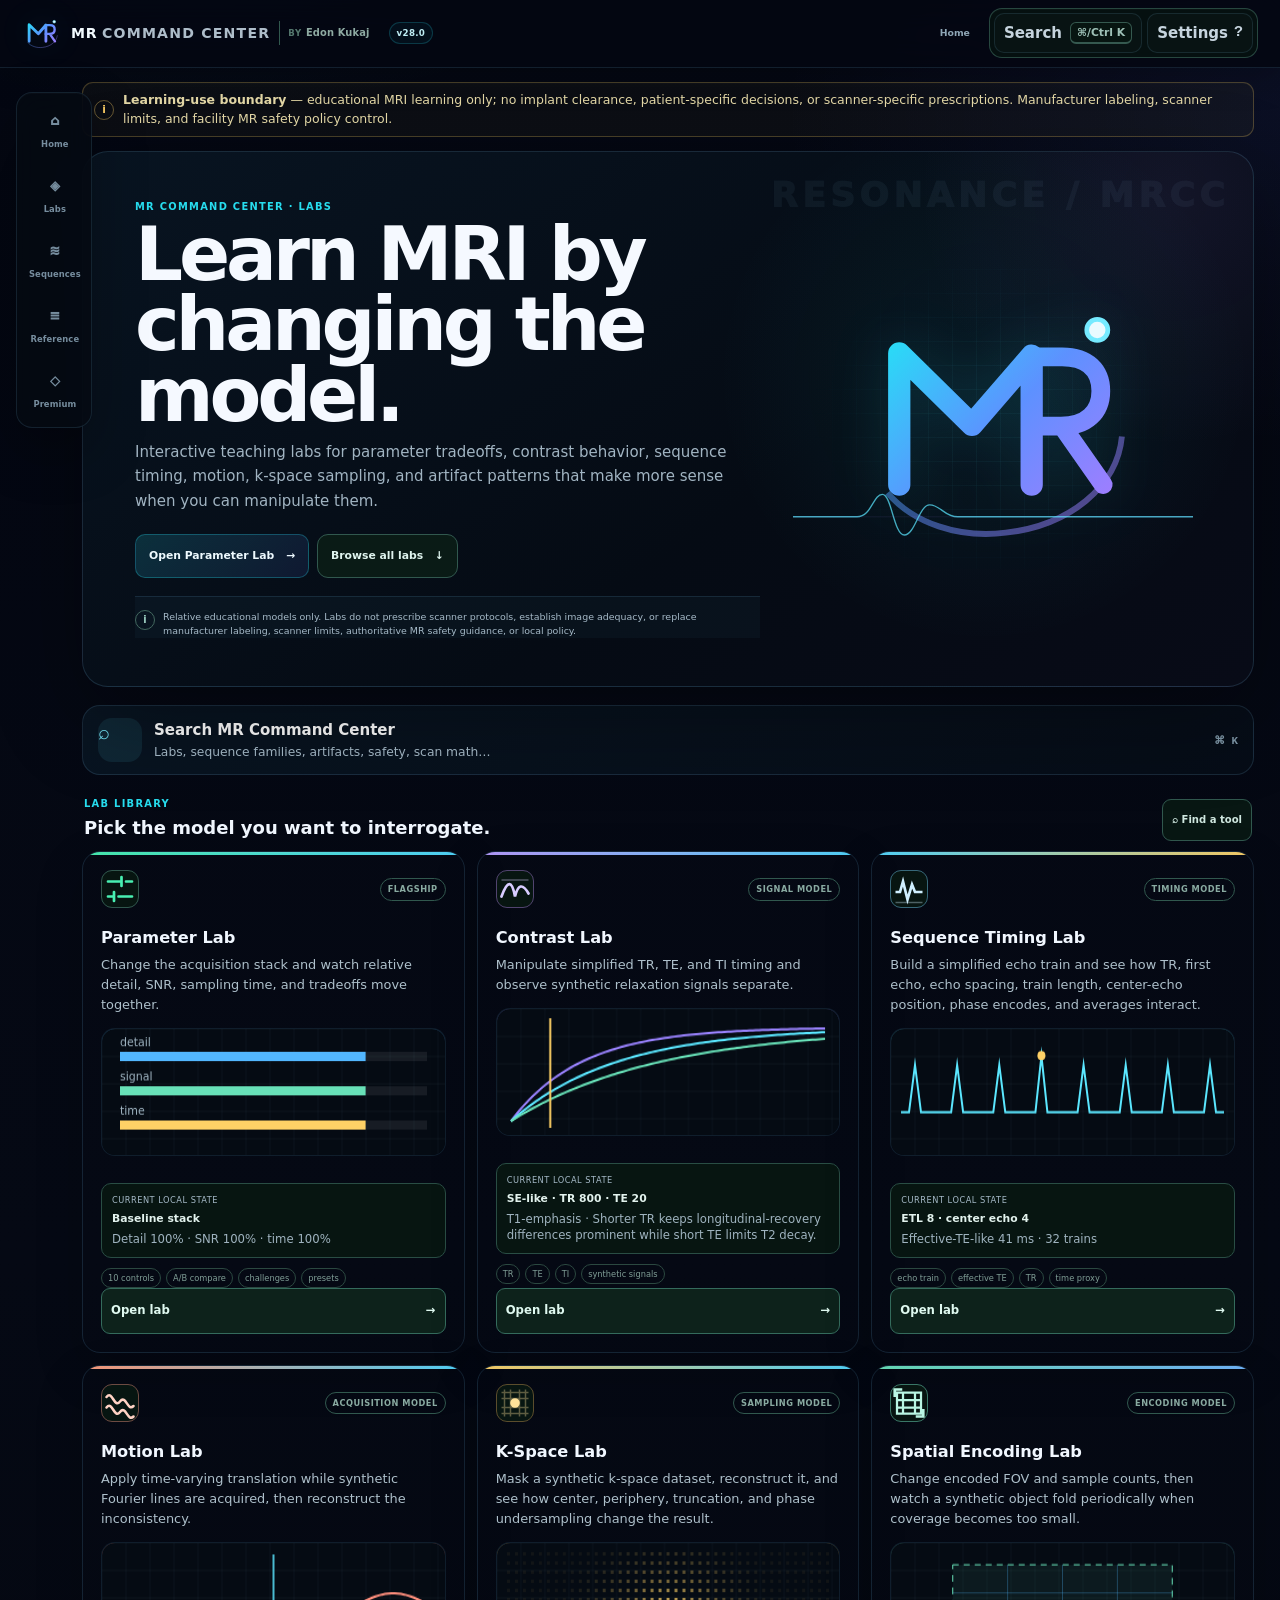
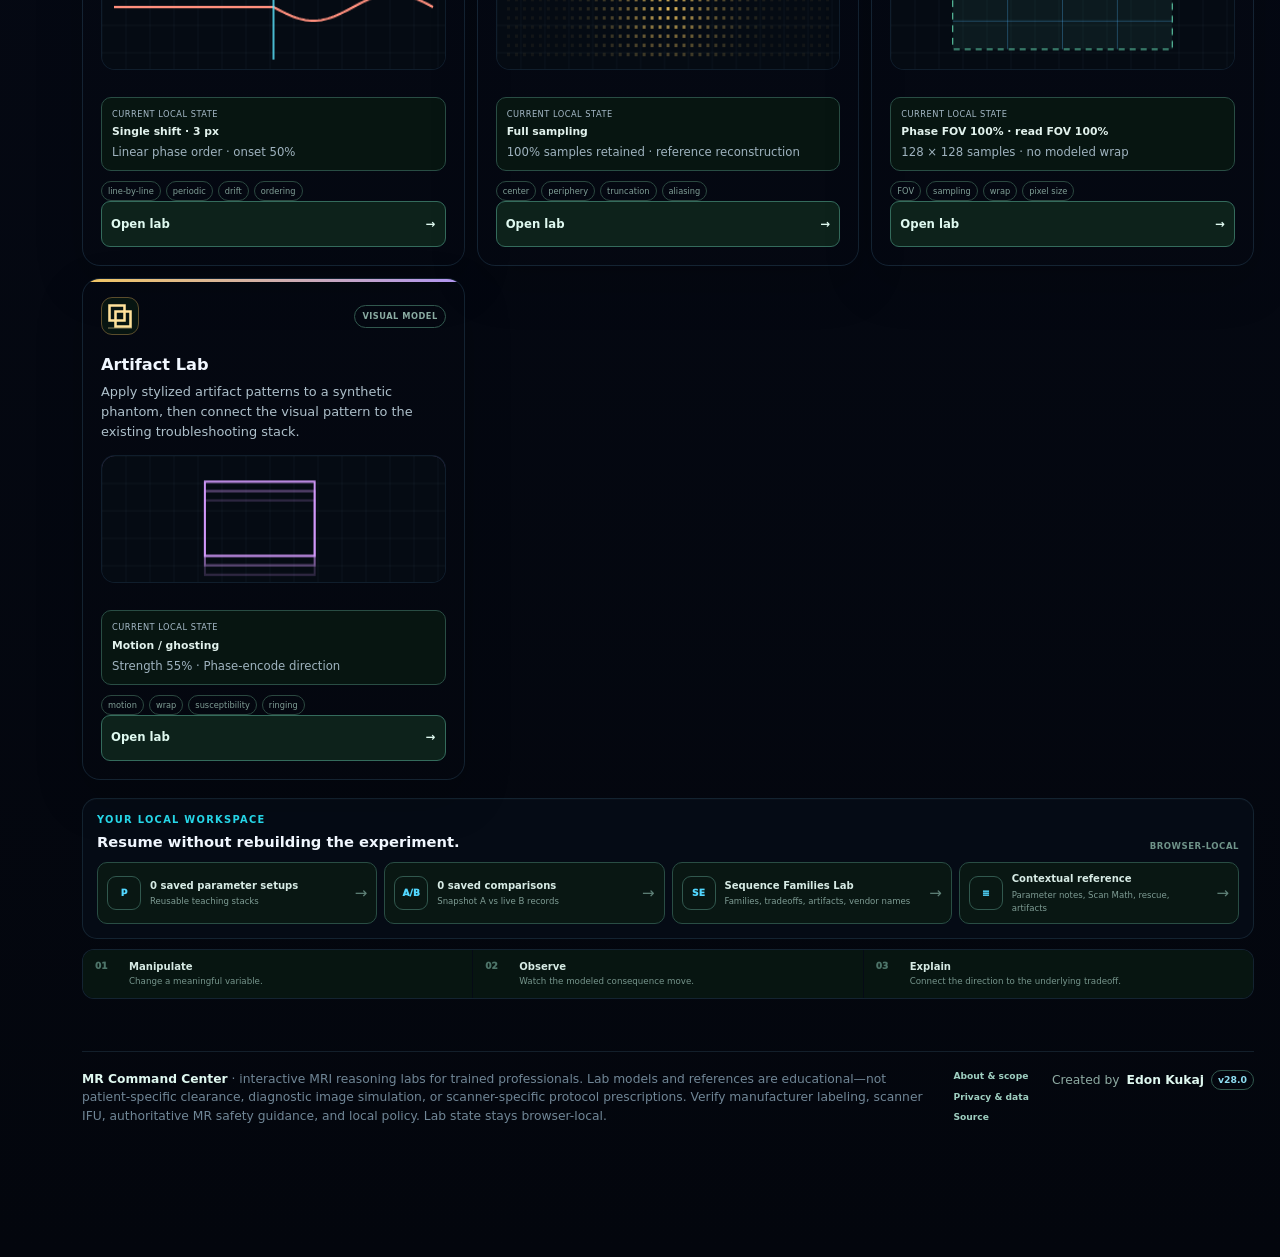
==== index.html @ 2d930f53 "v28.0: unify MRCC visuals with Signal Frame Introduce the Flux Monogram identity and a cohesive futu" ====
<!doctype html>
<html lang="en">
<head>
<meta charset="utf-8" />
<meta name="viewport" content="width=device-width, initial-scale=1" />
<title>MR Command Center — MRI Labs</title>
<meta name="description" content="Interactive MRI reasoning labs for parameter tradeoffs, contrast, timing, motion, k-space, spatial encoding and aliasing, artifacts, comparison, and MRI safety reference." />
<meta name="author" content="Edon Kukaj" />
<link rel="canonical" href="https://mr-command-center.vercel.app/" />
<meta property="og:type" content="website" />
<meta property="og:site_name" content="MR Command Center" />
<meta property="og:title" content="MR Command Center — MRI Labs" />
<meta property="og:description" content="Interactive MRI reasoning labs for parameter tradeoffs, contrast, timing, motion, k-space, spatial encoding and aliasing, artifacts, comparisons, and safety references." />
<meta property="og:image" content="https://mr-command-center.vercel.app/og-v28.svg" />
<meta name="twitter:image" content="https://mr-command-center.vercel.app/og-v28.svg" />
<meta property="og:url" content="https://mr-command-center.vercel.app/" />
<meta name="twitter:card" content="summary" />
<meta name="twitter:title" content="MR Command Center — MRI Labs" />
<meta name="twitter:description" content="Interactive MRI reasoning labs for parameter tradeoffs, contrast behavior, k-space sampling, artifact patterns, comparisons, and safety references." />
<meta name="theme-color" content="#07110f" />
<meta name="application-name" content="MR Command Center" />
<meta name="apple-mobile-web-app-capable" content="yes" />
<meta name="apple-mobile-web-app-status-bar-style" content="black-translucent" />
<meta name="apple-mobile-web-app-title" content="MR Command Center" />
<meta name="color-scheme" content="dark" />
<meta name="robots" content="index,follow,max-image-preview:large" />
<script type="application/ld+json">
{"@context":"https://schema.org","@type":"WebApplication","name":"MR Command Center","url":"https://mr-command-center.vercel.app/","description":"Interactive MRI reasoning labs for trained professionals and learners, with browser-local experiments, comparison tools, references, and explicit educational model boundaries.","applicationCategory":"EducationalApplication","operatingSystem":"Web","author":{"@type":"Person","name":"Edon Kukaj"},"browserRequirements":"Requires a modern browser with JavaScript enabled"}
</script>
<link rel="manifest" href="/manifest.webmanifest" />
<link rel="icon" href="/icon.svg" type="image/svg+xml" />
<link rel="alternate icon" href="/brand-mark.svg" type="image/svg+xml" />
<link rel="stylesheet" href="/app.css?v=28.0" />
<link rel="stylesheet" href="/v27.css?v=28.0" />
</head>
<body class="nav-home">
<a class="skiplink" href="#mainContent">Skip to main content</a><div class="sr-only" id="routeAnnouncer" role="status" aria-live="polite" aria-atomic="true"></div>
<header class="topbar"><div class="topin"><a class="brandlockup" href="#" onclick="showHome();return false" aria-label="MR Command Center by Edon Kukaj"><img class="brandmark" id="brandMark" src="/brand-mark.svg" alt=""><span class="brandidentity"><span class="brandname"><span class="brand-mr">MR</span><span class="brand-command">COMMAND CENTER</span></span><span class="brandcredit">Edon Kukaj</span></span><span class="releasebadge" aria-label="Current build version">v28.0</span></a><div class="grow"></div><span class="routechip" id="routeChip" aria-live="polite">Home</span><div class="top-actions" aria-label="Workspace actions"><button class="quickbtn" onclick="openPalette()" aria-label="Search MR Command Center"><span>Search</span><kbd>⌘/Ctrl K</kbd></button><button class="displaybtn" onclick="openPreferences()" aria-label="Open settings and keyboard shortcuts"><span>Settings</span><kbd>?</kbd></button><button class="installbtn" id="installBtn" onclick="promptInstall()" aria-label="Install MR Command Center">Install</button></div></div></header>
<main class="shell" id="mainContent">
<div class="notice compact-notice"><span class="boundary-mark" aria-hidden="true">i</span><span><strong>Learning-use boundary</strong> — educational MRI learning only; no implant clearance, patient-specific decisions, or scanner-specific prescriptions. Manufacturer labeling, scanner limits, and facility MR safety policy control.</span></div>
<div class="updatebar" id="updateBar" role="status" aria-live="polite"><div><b>Update available</b><p>A newer MR Command Center build is ready.</p></div><button class="updatebtn" onclick="applyAppUpdate()">Update & reload</button></div>
<nav class="workspace-rail v27-workspace-rail" id="workspaceRail" aria-label="MR Command Center workspace">
  <button type="button" data-workspace-tab="home" onclick="showHome()"><span>⌂</span><small>Home</small></button>
  <button type="button" data-workspace-tab="labs" onclick="resumeLastLab()"><span>◈</span><small>Labs</small></button>
  <button type="button" data-workspace-tab="protocol" onclick="openSequenceFamiliesLab()"><span>≋</span><small>Sequences</small></button>
  <button type="button" data-workspace-tab="reference" onclick="openV27ReferenceHub()"><span>≡</span><small>Reference</small></button>
  <button type="button" data-workspace-tab="premium" onclick="openPremiumWorkspace()"><span>◇</span><small>Premium</small></button>
</nav>
<section id="cockpit" class="labs-home" aria-labelledby="cockpitTitle">
  <div class="labs-home-hero">
    <div class="labs-home-copy">
      <div class="eyebrow">MR Command Center · Labs</div>
      <h1 id="cockpitTitle">Learn MRI by changing the model.</h1>
      <p>Interactive teaching labs for parameter tradeoffs, contrast behavior, sequence timing, motion, k-space sampling, and artifact patterns that make more sense when you can manipulate them.</p>
      <div class="labs-home-actions"><button type="button" class="labs-home-primary" id="homeResumeLabBtn" onclick="resumeLastLab()">Open Parameter Lab <span>→</span></button><button type="button" onclick="browseLabs()">Browse all labs <span>↓</span></button></div>
      <div class="labs-home-boundary"><span aria-hidden="true">i</span><p>Relative educational models only. Labs do not prescribe scanner protocols, establish image adequacy, or replace manufacturer labeling, scanner limits, authoritative MR safety guidance, or local policy.</p></div>
    </div>
    <div class="labs-home-orbit v27-resonance-scene" aria-hidden="true"><span class="v27-resonance-grid"></span><img class="v27-resonance-logo" src="/brand-mark.svg" alt=""><svg class="v27-resonance-trace" viewBox="0 0 600 80" preserveAspectRatio="none"><path d="M0 44H96c22 0 24-32 38-32s17 58 33 58 22-43 38-43 22 17 42 17H600"/><path class="baseline" d="M0 44H600"/></svg></div>
  </div>
  <button type="button" class="v27-home-search" onclick="openPalette()" aria-label="Search MR Command Center"><span>⌕</span><span><b>Search MR Command Center</b><small>Labs, sequence families, artifacts, safety, scan math…</small></span><kbd>⌘ K</kbd></button>
  <div class="labs-library-head"><div><div class="eyebrow">Lab library</div><h2>Pick the model you want to interrogate.</h2></div><button type="button" onclick="openPalette()">⌕ Find a tool</button></div>
  <div class="labs-library">
    <article class="lab-home-card lab-home-parameter">
      <div class="lab-home-card-top"><span class="lab-home-icon">⇄</span><span class="lab-home-badge">flagship</span></div>
      <div class="lab-home-card-copy"><h3>Parameter Lab</h3><p>Change the acquisition stack and watch relative detail, SNR, sampling time, and tradeoffs move together.</p></div>
      <div class="v27-home-preview"><canvas id="homeParameterPreview" aria-hidden="true"></canvas></div>
      <div class="lab-home-state"><small>Current local state</small><b id="homeParameterState">Baseline stack</b><span id="homeParameterMeta">Detail 100% · SNR 100% · time 100%</span></div>
      <div class="lab-home-tags"><span>10 controls</span><span>A/B compare</span><span>challenges</span><span>presets</span></div>
      <button type="button" class="lab-home-open" onclick="openLab('parameter')">Open lab <span>→</span></button>
    </article>
    <article class="lab-home-card lab-home-contrast">
      <div class="lab-home-card-top"><span class="lab-home-icon">◐</span><span class="lab-home-badge">signal model</span></div>
      <div class="lab-home-card-copy"><h3>Contrast Lab</h3><p>Manipulate simplified TR, TE, and TI timing and observe synthetic relaxation signals separate.</p></div>
      <div class="v27-home-preview"><canvas id="homeContrastPreview" aria-hidden="true"></canvas></div>
      <div class="lab-home-state"><small>Current local state</small><b id="homeContrastState">SE-like · TR 800 · TE 20</b><span id="homeContrastMeta">T1-emphasis teaching state</span></div>
      <div class="lab-home-tags"><span>TR</span><span>TE</span><span>TI</span><span>synthetic signals</span></div>
      <button type="button" class="lab-home-open" onclick="openLab('contrast')">Open lab <span>→</span></button>
    </article>
    <article class="lab-home-card lab-home-timing">
      <div class="lab-home-card-top"><span class="lab-home-icon">◷</span><span class="lab-home-badge">timing model</span></div>
      <div class="lab-home-card-copy"><h3>Sequence Timing Lab</h3><p>Build a simplified echo train and see how TR, first echo, echo spacing, train length, center-echo position, phase encodes, and averages interact.</p></div>
      <div class="v27-home-preview"><canvas id="homeTimingPreview" aria-hidden="true"></canvas></div>
      <div class="lab-home-state"><small>Current local state</small><b id="homeTimingState">ETL 8 · center echo 4</b><span id="homeTimingMeta">Effective-TE-like 42 ms · 32 trains</span></div>
      <div class="lab-home-tags"><span>echo train</span><span>effective TE</span><span>TR</span><span>time proxy</span></div>
      <button type="button" class="lab-home-open" onclick="openLab('timing')">Open lab <span>→</span></button>
    </article>
    <article class="lab-home-card lab-home-motion">
      <div class="lab-home-card-top"><span class="lab-home-icon">↝</span><span class="lab-home-badge">acquisition model</span></div>
      <div class="lab-home-card-copy"><h3>Motion Lab</h3><p>Apply time-varying translation while synthetic Fourier lines are acquired, then reconstruct the inconsistency.</p></div>
      <div class="v27-home-preview"><canvas id="homeMotionPreview" aria-hidden="true"></canvas></div>
      <div class="lab-home-state"><small>Current local state</small><b id="homeMotionState">Single shift · 3 px</b><span id="homeMotionMeta">Linear phase order · onset 50%</span></div>
      <div class="lab-home-tags"><span>line-by-line</span><span>periodic</span><span>drift</span><span>ordering</span></div>
      <button type="button" class="lab-home-open" onclick="openLab('motion')">Open lab <span>→</span></button>
    </article>
    <article class="lab-home-card lab-home-kspace">
      <div class="lab-home-card-top"><span class="lab-home-icon">⌁</span><span class="lab-home-badge">sampling model</span></div>
      <div class="lab-home-card-copy"><h3>K-Space Lab</h3><p>Mask a synthetic k-space dataset, reconstruct it, and see how center, periphery, truncation, and phase undersampling change the result.</p></div>
      <div class="v27-home-preview"><canvas id="homeKspacePreview" aria-hidden="true"></canvas></div>
      <div class="lab-home-state"><small>Current local state</small><b id="homeKspaceState">Full sampling</b><span id="homeKspaceMeta">100% samples retained · reference reconstruction</span></div>
      <div class="lab-home-tags"><span>center</span><span>periphery</span><span>truncation</span><span>aliasing</span></div>
      <button type="button" class="lab-home-open" onclick="openLab('kspace')">Open lab <span>→</span></button>
    </article>
    <article class="lab-home-card lab-home-spatial">
      <div class="lab-home-card-top"><span class="lab-home-icon">▦</span><span class="lab-home-badge">encoding model</span></div>
      <div class="lab-home-card-copy"><h3>Spatial Encoding Lab</h3><p>Change encoded FOV and sample counts, then watch a synthetic object fold periodically when coverage becomes too small.</p></div>
      <div class="v27-home-preview"><canvas id="homeSpatialPreview" aria-hidden="true"></canvas></div>
      <div class="lab-home-state"><small>Current local state</small><b id="homeSpatialState">Phase FOV 100% · read FOV 100%</b><span id="homeSpatialMeta">128 × 128 samples · no modeled wrap</span></div>
      <div class="lab-home-tags"><span>FOV</span><span>sampling</span><span>wrap</span><span>pixel size</span></div>
      <button type="button" class="lab-home-open" onclick="openLab('spatial')">Open lab <span>→</span></button>
    </article>
    <article class="lab-home-card lab-home-artifact">
      <div class="lab-home-card-top"><span class="lab-home-icon">◫</span><span class="lab-home-badge">visual model</span></div>
      <div class="lab-home-card-copy"><h3>Artifact Lab</h3><p>Apply stylized artifact patterns to a synthetic phantom, then connect the visual pattern to the existing troubleshooting stack.</p></div>
      <div class="v27-home-preview"><canvas id="homeArtifactPreview" aria-hidden="true"></canvas></div>
      <div class="lab-home-state"><small>Current local state</small><b id="homeArtifactState">Motion / ghosting</b><span id="homeArtifactMeta">Strength 55% · phase vertical</span></div>
      <div class="lab-home-tags"><span>motion</span><span>wrap</span><span>susceptibility</span><span>ringing</span></div>
      <button type="button" class="lab-home-open" onclick="openLab('artifact')">Open lab <span>→</span></button>
    </article>
  </div>

  <section class="premium-zone" id="premiumLabs" aria-labelledby="premiumLabsTitle">
    <div class="premium-workspace-banner"><div><div class="eyebrow">MR Command Center · Premium workspace</div><h2>Advanced concept labs in one focused workspace.</h2><p>Browse the five interactive previews, work through concept challenges, and inspect the planned access model without leaving the Premium surface.</p></div><button type="button" onclick="showHome()">Back to Labs Home</button></div>
    <div class="premium-zone-head"><div><div class="eyebrow">Premium Labs · interactive previews</div><h2 id="premiumLabsTitle">Advanced MRI concepts you can manipulate now.</h2><p>These advanced concept Labs are available as public interactive previews. Full paid access is not active yet, so the interface stays focused on the teaching models rather than unfinished purchase flows.</p></div><span class="premium-status">Preview access</span></div>
    <div class="premium-preview-banner"><b>Interactive preview mode</b><span>Explore the models now. No purchase or account flow is active.</span></div><div class="premium-hub-summary"><div><small>Interactive premium teasers</small><b id="premiumPreviewCount">5 available</b></div><div><small>Purchase state</small><b>Preview-only · no charges</b></div><div><small>Access model</small><b>Membership or one-time Lab</b></div></div>
    <div class="premium-hub-toolbar"><div class="premium-filter-row" aria-label="Filter Premium Labs"><button type="button" class="premium-filter active" data-premium-filter="all" aria-pressed="true" onclick="setPremiumFilter('all')">All</button><button type="button" class="premium-filter" data-premium-filter="signal" aria-pressed="false" onclick="setPremiumFilter('signal')">Signal</button><button type="button" class="premium-filter" data-premium-filter="acquisition" aria-pressed="false" onclick="setPremiumFilter('acquisition')">Acquisition</button><button type="button" class="premium-filter" data-premium-filter="safety" aria-pressed="false" onclick="setPremiumFilter('safety')">Safety-bounded</button></div><span class="premium-hub-count"><b id="premiumVisibleCount">5</b> of 5 previews shown</span></div>
    <section class="premium-challenge-zone" id="premiumChallengeZone" aria-labelledby="premiumChallengeHeading">
      <div class="premium-challenge-head"><div><div class="eyebrow">Premium concept challenge</div><h3 id="premiumChallengeHeading">Predict the model before opening the preview.</h3><p>Five short questions test the relationships represented by the public teasers. Progress is session-only and is not a premium entitlement.</p></div><span class="premium-challenge-progress" id="premiumChallengeProgress">Challenge 1 of 5</span></div>
      <div class="premium-challenge-card"><span class="premium-challenge-lab" id="premiumChallengeLab">Diffusion & b-Value</span><h4 id="premiumChallengePrompt">Loading challenge…</h4><div class="premium-challenge-options" id="premiumChallengeOptions"></div><div class="premium-challenge-feedback" id="premiumChallengeFeedback"></div><div class="premium-challenge-actions"><button type="button" onclick="openPremiumChallengePreview()">Open related preview</button><button type="button" class="primary" id="premiumChallengeNext" onclick="nextPremiumChallenge()" disabled>Next challenge →</button><span class="premium-session-score" id="premiumChallengeScore">Session score 0 / 0</span></div></div>
    </section>
    <div class="premium-grid">
      <article class="premium-card diffusion" data-premium-category="signal">
        <div class="premium-card-top"><span class="premium-icon">D</span><span class="premium-lock">🔒 premium</span></div>
        <h3>Diffusion & b-Value Lab</h3>
        <p>Explore a simplified diffusion signal model and see how b-value and modeled diffusivity change relative signal attenuation.</p>
        <ul class="premium-feature-list"><li>synthetic mono-exponential diffusion signal</li><li>b-value sweep and tissue-model comparison</li><li>ADC concept visualization without diagnostic interpretation</li></ul>
        <div class="premium-card-tags"><span>advanced</span></div>
        <div class="premium-card-status"><b>Interactive teaser</b><span>preview ready</span></div><button type="button" class="premium-open" onclick="openPremiumAccess('diffusion')">Try interactive preview →</button>
      </article>
      <article class="premium-card parallel" data-premium-category="acquisition">
        <div class="premium-card-top"><span class="premium-icon">PI</span><span class="premium-lock">🔒 premium</span></div>
        <h3>Parallel Imaging Lab</h3>
        <p>Interrogate the acceleration tradeoff with synthetic coil-sensitivity concepts, sampling burden, and an educational noise-amplification proxy.</p>
        <ul class="premium-feature-list"><li>acceleration-factor experiments</li><li>sampling-time vs signal-efficiency tradeoff</li><li>g-factor-like teaching proxy, not vendor reconstruction</li></ul>
        <div class="premium-card-tags"><span>advanced k-space</span></div>
        <div class="premium-card-status"><b>Interactive teaser</b><span>preview ready</span></div><button type="button" class="premium-open" onclick="openPremiumAccess('parallel')">Try interactive preview →</button>
      </article>
      <article class="premium-card rfpower" data-premium-category="safety">
        <div class="premium-card-top"><span class="premium-icon">RF</span><span class="premium-lock">🔒 premium</span></div>
        <h3>RF Power Concepts Lab</h3>
        <p>Manipulate simplified teaching variables related to RF duty and flip-angle behavior while keeping scanner limits and patient safety outside the model.</p>
        <ul class="premium-feature-list"><li>relative RF-duty teaching model</li><li>sequence-variable sensitivity map</li><li>explicit SAR / B1+rms and device-condition boundaries</li></ul>
        <div class="premium-card-tags"><span>safety-bounded</span></div>
        <div class="premium-card-status"><b>Interactive teaser</b><span>preview ready</span></div><button type="button" class="premium-open" onclick="openPremiumAccess('rfpower')">Try interactive preview →</button>
      </article>
      <article class="premium-card gradient" data-premium-category="acquisition">
        <div class="premium-card-top"><span class="premium-icon">G</span><span class="premium-lock">🔒 premium</span></div>
        <h3>Gradient Encoding Concepts Lab</h3>
        <p>Manipulate a generic trapezoidal gradient lobe and see how relative amplitude, duration, and ramp share change normalized encoding area.</p>
        <ul class="premium-feature-list"><li>relative gradient-area teaching model</li><li>amplitude · duration · ramp-shape interaction</li><li>explicit hardware / slew / PNS boundary</li></ul>
        <div class="premium-card-tags"><span>encoding concepts</span></div>
        <div class="premium-card-status"><b>Interactive teaser</b><span>preview ready</span></div><button type="button" class="premium-open" onclick="openPremiumAccess('gradient')">Try interactive preview →</button>
      </article>
      <article class="premium-card offres" data-premium-category="signal">
        <div class="premium-card-top"><span class="premium-icon">Δf</span><span class="premium-lock">🔒 premium</span></div>
        <h3>Off-Resonance & Phase Lab</h3>
        <p>Explore how a frequency offset accumulates phase over time using a transparent phase-vector teaching model.</p>
        <ul class="premium-feature-list"><li>Δf × time phase accrual</li><li>cycles · wrapped angle · vector view</li><li>explicit non-diagnostic field-offset boundary</li></ul>
        <div class="premium-card-tags"><span>signal physics</span></div>
        <div class="premium-card-status"><b>Interactive teaser</b><span>preview ready</span></div><button type="button" class="premium-open" onclick="openPremiumAccess('offresonance')">Try interactive preview →</button>
      </article>
    </div>
    </section>
  <section class="labs-home-work" aria-labelledby="labsHomeWorkTitle">
    <div class="labs-home-work-head"><div><div class="eyebrow">Your local workspace</div><h2 id="labsHomeWorkTitle">Resume without rebuilding the experiment.</h2></div><span>browser-local</span></div>
    <div class="labs-home-work-grid">
      <button type="button" onclick="openParameterWorkspace('presets')"><span class="home-work-glyph">P</span><span><b id="homePresetResumeCount">0 saved parameter setups</b><small>Reusable teaching stacks</small></span><i>→</i></button>
      <button type="button" onclick="openParameterWorkspace('compare')"><span class="home-work-glyph">A/B</span><span><b id="homeCompareResumeCount">0 saved comparisons</b><small>Snapshot A vs live B records</small></span><i>→</i></button>
      <button type="button" onclick="openSequenceFamiliesLab()"><span class="home-work-glyph">SE</span><span><b>Sequence Families Lab</b><small>Families, tradeoffs, artifacts, vendor names</small></span><i>→</i></button>
      <button type="button" onclick="openWorkspaceView('reference')"><span class="home-work-glyph">≡</span><span><b>Contextual reference</b><small>Parameter notes, Scan Math, rescue, artifacts</small></span><i>→</i></button>
    </div>
  </section>
  <section class="labs-principle-strip" aria-label="How MRCC labs work">
    <div><span>01</span><b>Manipulate</b><small>Change a meaningful variable.</small></div>
    <div><span>02</span><b>Observe</b><small>Watch the modeled consequence move.</small></div>
    <div><span>03</span><b>Explain</b><small>Connect the direction to the underlying tradeoff.</small></div>
  </section>
</section>
<details class="system-panel" id="offlineBar"><summary><span class="system-title"><span class="mini-dot"></span><b>System & offline status</b></span><span class="system-summary-meta">Build v28.0 <span aria-hidden="true">·</span> details</span></summary><div class="system-panel-body"><div class="systemstrip"><span class="syschip"><span class="mini-dot" id="sysNetDot"></span><span id="sysNetwork">Online</span></span><span class="syschip" id="cacheChip">Offline cache: checking</span><span class="syschip engine-chip" id="engineChip"><span class="mini-dot"></span><span id="engineText">Engine: ready</span></span><button class="selfcheck" onclick="runSelfCheck()">Run self-check</button></div><span id="offlineCopy">Core labs cache locally after the first successful load. Lab states, presets, and comparison history remain browser-local.</span></div></details>
<div class="focusbar" id="focusBar" aria-live="polite"><button type="button" class="focus-home" onclick="showHome()">⌂ Home</button><span class="focus-module-icon" id="focusModuleIcon" aria-hidden="true"></span><div class="focus-copy"><small><span id="focusGroup">Reference tool</span><span class="focus-position" id="focusPosition"></span></small><b id="focusTitle">Current tool</b></div><div class="focus-related" id="focusRelated"></div><button type="button" class="focus-primary" id="focusPrimaryBtn" onclick="runFocusPrimary()">Parameter Lab →</button><button type="button" class="focus-search" id="focusSearchBtn" onclick="openPalette()" aria-label="Search workspace">⌕</button></div>



<section id="protocol" class="section sequence-family-lab" aria-labelledby="sequenceFamilyTitle">
  <div class="seqfam-hero">
    <div>
      <div class="eyebrow">Sequence Families Lab</div>
      <h2 id="sequenceFamilyTitle">Learn the MRI sequence families you actually see at the console.</h2>
      <p>Explore how major sequence families create contrast, why they behave differently, what artifacts they tend to produce, and how common GE, Siemens, and Philips names map back to the underlying physics.</p>
    </div>
    <div class="seqfam-hero-badges"><span>family-level physics</span><span>vendor translation</span><span>tech practical</span></div>
  </div>

  <div class="seqfam-boundary" role="note"><b>Educational scope</b><span>This Lab explains sequence-family behavior and terminology. It does not prescribe patient-specific protocols, scan parameters, contrast dosing, device conditions, or clinical decisions.</span></div>

  <div class="seqfam-toolbar card">
    <label class="seqfam-search"><span>Find a sequence or vendor name</span><input id="seqFamilySearch" type="search" autocomplete="off" placeholder="Try FSE, LAVA Flex, SPACE, PROPELLER, SWAN, FIESTA…"></label>
    <label><span>Vendor examples</span><select id="seqFamilyVendor"><option value="generic">Generic</option><option value="ge">GE HealthCare</option><option value="siemens">Siemens Healthineers</option><option value="philips">Philips</option></select></label>
    <div class="seqfam-filters" aria-label="Sequence family filters">
      <button type="button" data-seqfam-filter="all" class="active">All</button>
      <button type="button" data-seqfam-filter="spin">Spin echo</button>
      <button type="button" data-seqfam-filter="gre">Gradient echo</button>
      <button type="button" data-seqfam-filter="fast">Fast / motion</button>
      <button type="button" data-seqfam-filter="special">Specialty</button>
    </div>
  </div>

  <div class="seqfam-layout">
    <section class="seqfam-library" aria-labelledby="seqFamilyLibraryTitle">
      <div class="seqfam-section-head"><div><div class="eyebrow">Library</div><h3 id="seqFamilyLibraryTitle">Sequence families</h3></div><span id="seqFamilyCount">0 families</span></div>
      <div id="sequenceFamilyGrid" class="seqfam-grid"></div>
    </section>
    <article id="sequenceFamilyDetail" class="card seqfam-detail" aria-live="polite"></article>
  </div>

  <article class="card seqfam-anatomy-lab" aria-labelledby="seqAnatomyHeading">
    <div class="seqfam-card-head">
      <div><div class="eyebrow">Interactive anatomy</div><h3 id="seqAnatomyHeading">See what makes the selected family different.</h3></div>
      <span id="seqAnatomyFamilyBadge">FSE / TSE</span>
    </div>
    <div class="seqfam-anatomy-grid">
      <div>
        <div id="seqAnatomyTitle" class="seqfam-anatomy-title"></div>
        <div id="seqAnatomyTimeline" class="seqfam-anatomy-timeline" aria-live="polite"></div>
        <p id="seqAnatomyKey" class="seqfam-anatomy-key"></p>
      </div>
      <div>
        <div class="seqfam-anatomy-side-head"><small>Conceptual tendency</small><span>family-level · not scanner limits</span></div>
        <div id="seqAnatomyFingerprint" class="seqfam-fingerprint"></div>
      </div>
    </div>
  </article>

  <article class="card seqfam-dna-builder" aria-labelledby="seqDnaHeading">
  <div class="seqfam-card-head">
    <div><div class="eyebrow">Sequence DNA Builder</div><h3 id="seqDnaHeading">Build the acquisition from physics clues—not vendor names.</h3></div>
    <span>mechanism matcher</span>
  </div>
  <p class="seqfam-dna-intro">Choose only the clues you actually know. MRCC ranks compatible families and shows where a preparation or reconstruction layer can sit on top of a broader readout family.</p>
  <div class="seqfam-dna-controls">
    <label><span>Preparation / contrast layer</span><select id="seqDnaPrep" onchange="renderSequenceDna()">
      <option value="any">Unknown / any</option><option value="none">None / optional prep</option><option value="inversion">Inversion + TI</option><option value="diffusion">Diffusion sensitization</option><option value="waterfat">Water–fat multi-echo</option><option value="flow">Flow / velocity mechanism</option><option value="susceptibility">Susceptibility phase/magnitude</option><option value="steady">Steady-state setup</option>
    </select></label>
    <label><span>Echo / refocusing engine</span><select id="seqDnaEcho" onchange="renderSequenceDna()">
      <option value="any">Unknown / any</option><option value="spin">Single spin echo</option><option value="refocusTrain">RF refocusing echo train</option><option value="gradient">Gradient echo</option><option value="balanced">Balanced coherent steady state</option>
    </select></label>
    <label><span>Readout / k-space pattern</span><select id="seqDnaReadout" onchange="renderSequenceDna()">
      <option value="any">Unknown / any</option><option value="cartesian">Conventional Cartesian</option><option value="singleShot">Single-shot long FSE/TSE train</option><option value="epi">EPI zig-zag / rapid train</option><option value="volume3d">3D volume / partitions</option><option value="blade">Rotating blades / radial-like strips</option>
    </select></label>
    <label><span>Output / console clue</span><select id="seqDnaOutput" onchange="renderSequenceDna()">
      <option value="any">Unknown / any</option><option value="anatomic">Routine anatomic weighting</option><option value="nulling">Tissue nulling / TI</option><option value="t1dynamic">Fast 3D T1 / dynamic volume</option><option value="fluidbright">Bright fluid / blood steady state</option><option value="diffusion">DWI / ADC</option><option value="waterfat">Water-only / fat-only outputs</option><option value="magnitudePhase">Magnitude + phase susceptibility output</option><option value="vascular">TOF / PC vascular output</option><option value="motionRobust">Motion-robust blade acquisition</option>
    </select></label>
  </div>
  <div class="seqfam-dna-actions">
    <button type="button" id="seqDnaFromSelected" onclick="loadSelectedSequenceDna()">Load selected family DNA</button>
    <button type="button" onclick="resetSequenceDna()">Clear clues</button>
    <span id="seqDnaClueCount">0 clues active</span>
  </div>
  <div class="seqfam-dna-quick" aria-label="Sequence DNA examples">
    <button type="button" data-seq-dna-preset="fse">FSE/TSE</button><button type="button" data-seq-dna-preset="epi">DWI/EPI</button><button type="button" data-seq-dna-preset="dixon">Dixon</button><button type="button" data-seq-dna-preset="bssfp">bSSFP</button><button type="button" data-seq-dna-preset="radial">PROPELLER/BLADE</button>
  </div>
  <div id="seqDnaResult" class="seqfam-dna-results"><div class="seqfam-dna-empty">Choose one or more clues to rank compatible families.</div></div>
  <div id="seqDnaAmbiguity" class="seqfam-dna-ambiguity"><b>Why ambiguity is useful</b><span>One console label can describe a preparation, a readout, or a reconstruction layer. Add another physics clue instead of forcing a premature family match.</span></div>
  <div class="seqfam-dna-footer"><span id="seqDnaBoundary">Family-level educational matching only · not protocol selection.</span><button type="button" id="seqDnaOpenBest" onclick="openBestSequenceDna()" disabled>Open best match</button></div>
</article>

<div class="seqfam-lab-grid">
    <article class="card seqfam-translator">
      <div class="seqfam-card-head"><div><div class="eyebrow">Console translator</div><h3>What family is this sequence?</h3></div><span>name → physics</span></div>
      <p>Type a common sequence label and MRCC will map it to the most likely family. Vendor availability and naming vary by scanner/software.</p>
      <div class="seqfam-translator-input"><input id="seqAliasInput" autocomplete="off" placeholder="e.g. LAVA Flex, HASTE, CUBE, BLADE"><button type="button" id="seqAliasBtn">Identify</button></div>
      <div id="seqAliasResult" class="seqfam-translator-result"><span>Try a console name above.</span></div>
      <div class="seqfam-quick-aliases">
        <button type="button" data-seq-alias="PROPELLER">PROPELLER</button><button type="button" data-seq-alias="SPACE">SPACE</button><button type="button" data-seq-alias="FIESTA">FIESTA</button><button type="button" data-seq-alias="LAVA Flex">LAVA Flex</button><button type="button" data-seq-alias="SWAN">SWAN</button><button type="button" data-seq-alias="HASTE">HASTE</button>
      </div>
    </article>

    <article class="card seqfam-compare">
      <div class="seqfam-card-head"><div><div class="eyebrow">Compare lab</div><h3>Put two families side by side.</h3></div><span>conceptual</span></div>
      <div class="seqfam-compare-selects"><label><span>Family A</span><select id="seqCompareA"></select></label><span>vs</span><label><span>Family B</span><select id="seqCompareB"></select></label></div>
      <div id="seqCompareResult" class="seqfam-compare-result"></div>
    </article>
  </div>

  <article class="card seqfam-challenge" aria-labelledby="seqChallengeHeading">
    <div class="seqfam-card-head">
      <div><div class="eyebrow">Recognition challenge</div><h3 id="seqChallengeHeading">Identify the family from the clues.</h3></div>
      <span id="seqChallengeScore">0 / 0</span>
    </div>
    <div class="seqfam-challenge-meta"><span id="seqChallengeProgress">Question 1</span><button type="button" id="seqChallengeResetBtn">Restart</button></div>
    <p id="seqChallengePrompt" class="seqfam-challenge-prompt"></p>
    <div id="seqChallengeChoices" class="seqfam-challenge-choices"></div>
    <div id="seqChallengeFeedback" class="seqfam-challenge-feedback" aria-live="polite"></div>
    <div class="seqfam-challenge-actions"><button type="button" id="seqChallengeOpenBtn" hidden>Open this family</button><button type="button" id="seqChallengeNextBtn" disabled>Next →</button></div>
  </article>

  <article class="card seqfam-map">
    <div class="seqfam-card-head"><div><div class="eyebrow">Mental model</div><h3>How the families relate</h3></div><span>start with refocusing</span></div>
    <div class="seqfam-map-grid">
      <div><b>Spin-echo lineage</b><span>SE → FSE/TSE → single-shot FSE → 3D variable-flip FSE. RF refocusing generally reduces static-field dephasing compared with GRE, while echo-train length introduces its own blurring and contrast behavior.</span></div>
      <div><b>Gradient-echo lineage</b><span>GRE → spoiled 3D GRE → balanced SSFP → susceptibility-weighted GRE. Fast and flexible, but the absence of a 180° spin-echo refocusing pulse makes off-resonance and susceptibility behavior especially important.</span></div>
      <div><b>Preparation / readout layers</b><span>Inversion recovery, Dixon water-fat separation, diffusion weighting, EPI readout, radial/blade sampling, and flow-sensitive methods can modify or sit on top of a broader sequence family.</span></div>
    </div>
  </article>
</section>

<section id="safety" class="section reference-tool-section"><div class="section-head"><div><div class="eyebrow">MR Safety Reference</div><h2>Device / implant evidence chain</h2></div><p>Teaching checklist only. Completion ≠ clearance; use it to review the evidence chain that precedes local review.</p><button class="safety-rf-link" type="button" onclick="go('burn')">RF / thermal details →</button></div><div class="grid2"><div class="card"><h3>Device / implant evidence chain</h3><p class="sub">Use exact source documentation—not memory, appearance, or patient recollection alone.</p><div class="checks" id="safetyChecks">
<label class="check"><input type="checkbox"><span>Exact device / implant identity is positively established (make, model, component set as applicable).</span></label>
<label class="check"><input type="checkbox"><span>Current manufacturer MR labeling / approved safety source has been located.</span></label>
<label class="check"><input type="checkbox"><span>Static field strength and scanner configuration match the stated conditions.</span></label>
<label class="check"><input type="checkbox"><span>RF conditions are documented (e.g., operating mode, SAR and/or B1+rms, transmit coil restrictions when specified).</span></label>
<label class="check"><input type="checkbox"><span>Spatial field gradient / device-position restrictions are accounted for when specified.</span></label>
<label class="check"><input type="checkbox"><span>Scan-duration, landmark, patient-position, lead / accessory, or post-implant timing conditions are accounted for when specified.</span></label>
<label class="check"><input type="checkbox"><span>Any discrepancy, missing condition, or unknown component is routed to the appropriate local MR safety authority before scanning.</span></label>
</div><div id="safetyState" class="state warn">7 items unchecked — documentation is incomplete.</div><div class="btnline"><button class="btn secondary" onclick="resetChecks()">Reset</button></div></div>
<div class="card"><h3>Red-flag routing</h3><p class="sub">A rapid cognitive forcing function for situations that should not be casually normalized.</p><div class="field"><label>What are you dealing with?</label><select id="redflag" onchange="flagRoute()"><option value="unknown">Unknown / unidentified implant or accessory</option><option value="conditional">MR Conditional device with incomplete conditions</option><option value="external">External device / pump / monitor / accessory</option><option value="projectile">Questionable object entering Zone III/IV</option><option value="heating">Patient reports heating, burning, or unusual focal discomfort</option><option value="other">Other unresolved MR safety concern</option></select></div><div id="route" class="result"></div><div class="tip" style="margin-top:12px">FDA labeling uses <strong>MR Safe</strong>, <strong>MR Conditional</strong>, and <strong>MR Unsafe</strong>. “MR Conditional” is only meaningful when every applicable condition of use is satisfied.</div></div></div></section>

<section id="math" class="section reference-tool-section"><div class="section-head"><div><div class="eyebrow">02 · Scan Math</div><h2>Sequence-side math without the clutter</h2></div><p>Educational estimates; scanner implementations, parallel imaging, partial Fourier, segmentation, acceleration, and sequence architecture can change actual time and SNR.</p></div><div class="grid2"><div class="card"><h3>Voxel / resolution calculator</h3><div class="row"><div class="field"><label>Frequency FOV (mm)</label><input id="fovx" type="number" value="240" min="1"></div><div class="field"><label>Phase FOV (mm)</label><input id="fovy" type="number" value="240" min="1"></div></div><div class="row3"><div class="field"><label>Frequency matrix</label><input id="mx" type="number" value="320" min="1"></div><div class="field"><label>Phase matrix</label><input id="my" type="number" value="256" min="1"></div><div class="field"><label>Slice thickness (mm)</label><input id="thk" type="number" value="4" min="0.1" step="0.1"></div></div><button class="btn" onclick="calcVoxel()">Calculate</button><div class="kpis" style="margin-top:12px"><div class="kpi"><div class="v" id="pixx">0.75</div><div class="l">freq pixel (mm)</div></div><div class="kpi"><div class="v" id="pixy">0.94</div><div class="l">phase pixel (mm)</div></div><div class="kpi"><div class="v" id="vox">2.81</div><div class="l">voxel volume (mm³)</div></div></div></div>
<div class="card"><h3>Conventional 2D time estimator</h3><p class="sub">Approximation: TR × phase encodes × NEX ÷ ETL. Use for intuition, not protocol validation.</p><div class="row"><div class="field"><label>TR (ms)</label><input id="tr" type="number" value="4000" min="1"></div><div class="field"><label>Phase encodes</label><input id="pe" type="number" value="256" min="1"></div></div><div class="row"><div class="field"><label>NEX / averages</label><input id="nex" type="number" value="1" min="0.1" step="0.1"></div><div class="field"><label>Echo train length</label><input id="etl" type="number" value="16" min="1"></div></div><button class="btn" onclick="calcTime()">Estimate</button><div id="timeResult" class="result">Estimated acquisition time: <strong>64.0 s</strong> (~1:04)</div><p class="small">Not valid as-is for 3D, EPI, balanced SSFP, compressed sensing, view sharing, complex segmented acquisitions, or vendor-specific timing logic.</p></div></div></section>


<section id="sandbox" class="section"><div class="lab-switcher" data-v27-shared-switcher></div><div class="section-head lab-canvas-head"><div><div class="eyebrow">Parameter Lab</div><h2>Build, compare, and reason through the parameter stack</h2></div><p>Relative educational model only. Use the workspace to explore generic MRI tradeoffs; sequence family, scanner limits, reconstruction, coil geometry, field strength, and vendor implementation still determine the real result.</p></div><div class="parameter-jumps" id="parameterJumps"><button type="button" onclick="jumpParameterLab('paramControlsCard')">Controls</button><button type="button" onclick="jumpParameterLab('paramModelCard')">Live model</button><button type="button" onclick="jumpParameterLab('parameterReference')">Reference</button><button type="button" onclick="jumpParameterLab('presetLibrary',true)">Presets</button><span class="parameter-status">10 modeled controls</span></div><div class="lab-continuity" id="labContinuity"><div class="lab-continuity-copy"><span class="lab-continuity-icon" aria-hidden="true">↻</span><span><div class="eyebrow">Current workspace</div><b id="labContinuityTitle">Baseline stack</b><small id="labContinuityMeta">Auto-saved locally as you work.</small></span></div><div class="lab-continuity-actions"><button type="button" onclick="captureSandboxSnapshot()">Use current as A</button><button type="button" onclick="quickSaveSandboxPreset()">Quick-save preset</button><button type="button" class="secondary" onclick="sandboxReset()">Reset baseline</button></div></div><section class="lab-challenge-launcher" id="labChallengeLauncher" aria-labelledby="labChallengeLauncherTitle"><div class="lab-challenge-launcher-head"><div><div class="eyebrow">Problem mode</div><h3 id="labChallengeLauncherTitle">Start from a constraint</h3></div><span>optional</span></div><div class="lab-challenge-options"><button type="button" onclick="openParameterChallenge('faster')"><span>◷</span><b>Reduce scan burden</b><small>Protect signal + detail</small></button><button type="button" onclick="openParameterChallenge('signal')"><span>≈</span><b>Recover signal</b><small>Bound time + detail cost</small></button><button type="button" onclick="openParameterChallenge('detail')"><span>▦</span><b>Increase detail</b><small>Bound time + SNR cost</small></button><button type="button" onclick="openParameterChallenge('balanced')"><span>◇</span><b>Balance the stack</b><small>Multi-objective exercise</small></button></div></section><div class="parameter-challenge-panel" id="parameterChallengePanel" hidden><div class="parameter-challenge-head"><div><div class="eyebrow">Constraint challenge</div><h3 id="parameterChallengeTitle">Challenge</h3><p id="parameterChallengeCopy"></p></div><span class="challenge-state" id="parameterChallengeState">0/0 constraints</span></div><div class="challenge-reference" id="parameterChallengeReference"></div><div class="challenge-constraints" id="parameterChallengeConstraints"></div><div class="parameter-challenge-actions"><button class="btn" type="button" onclick="restartParameterChallenge()">Restart starting stack</button><button class="btn secondary" type="button" onclick="exitParameterChallenge()">Exit challenge</button></div><div class="parameter-goal-note">Challenge success means only that this simplified relative model satisfies the displayed constraints. It does not establish image adequacy, scanner feasibility, or a clinically appropriate protocol.</div></div><div class="parameter-goal-panel" id="parameterGoalPanel"><div class="parameter-goal-head"><div class="parameter-goal-copy"><div class="eyebrow">Goal mode</div><b id="parameterGoalTitle">Explore freely</b><span id="parameterGoalCopy">Choose a constraint to track movement against the baseline model. No goal is a scanner-specific recommendation.</span></div><button class="btn secondary" type="button" onclick="clearParameterGoal()">Clear goal</button></div><div class="parameter-goal-tabs" id="parameterGoalTabs"><button type="button" data-parameter-goal="time" onclick="selectParameterGoal('time')">Reduce scan burden</button><button type="button" data-parameter-goal="snr" onclick="selectParameterGoal('snr')">Improve SNR</button><button type="button" data-parameter-goal="detail" onclick="selectParameterGoal('detail')">Increase detail</button><button type="button" data-parameter-goal="distortion" onclick="selectParameterGoal('distortion')">Reduce distortion</button></div><div class="parameter-goal-tracker" id="parameterGoalTracker" hidden><div class="goal-target-control"><label for="parameterGoalTarget"><span>Teaching target</span><select id="parameterGoalTarget" onchange="setParameterGoalTarget(this.value)"><option value="10">10% change vs baseline</option><option value="20" selected>20% change vs baseline</option><option value="30">30% change vs baseline</option></select></label><small id="parameterGoalTargetHint">Relative model target only.</small></div><div class="goal-track-grid"><div class="goal-track-card" id="parameterGoalMetricCard"><small>Goal metric</small><b id="parameterGoalMetric">100%</b><span id="parameterGoalMetricLabel">Baseline</span></div><div class="goal-track-card" id="parameterGoalProgressCard"><small>Direction</small><b id="parameterGoalProgress">At baseline</b><span id="parameterGoalProgressCopy">Change a highlighted control to see movement.</span><i class="goal-progress-track"><span id="parameterGoalProgressBar"></span></i></div><div class="goal-track-card" id="parameterGoalCostCard"><small>Largest modeled cost</small><b id="parameterGoalCost">None yet</b><span id="parameterGoalCostCopy">No opposing tradeoff is visible at baseline.</span></div></div></div><div class="parameter-goal-note" id="parameterGoalNote">Highlighted controls are teaching levers, not recommended protocol changes. Scanner limits, sequence behavior, diagnostic requirements, and local policy still control.</div></div><div class="grid2"><div class="card" id="paramControlsCard"><h3>Modeled parameter controls</h3><p class="sub">Baseline = 240 mm FOV, 320 × 256 matrix, 100% phase FOV, 4 mm slice, 1 NEX, relative bandwidth 1.0, ETL 8, acceleration R=1, full Fourier. Change one or stack several, then inspect the causal ledger.</p><div class="sandbox"><div class="param-group"><div class="param-group-title"><b>Geometry & spatial sampling</b><span>voxel size + detail</span></div><div class="sliderline"><label for="sbFov">FOV (mm)</label><input id="sbFov" type="range" min="160" max="420" step="5" value="240" oninput="sandboxUpdate('fov')"><output id="sbFovOut">240</output></div><div class="sliderline"><label for="sbFreq">Frequency matrix</label><input id="sbFreq" type="range" min="128" max="512" step="16" value="320" oninput="sandboxUpdate('mx')"><output id="sbFreqOut">320</output></div><div class="sliderline"><label for="sbPhase">Phase matrix</label><input id="sbPhase" type="range" min="96" max="512" step="16" value="256" oninput="sandboxUpdate('phase')"><output id="sbPhaseOut">256</output></div><div class="sliderline"><label for="sbPhaseFov">Phase FOV</label><input id="sbPhaseFov" type="range" min="0.5" max="1" step="0.05" value="1" oninput="sandboxUpdate('phaseFov')"><output id="sbPhaseFovOut">100%</output></div><div class="sliderline"><label for="sbSlice">Slice thickness (mm)</label><input id="sbSlice" type="range" min="1" max="8" step="0.5" value="4" oninput="sandboxUpdate('slice')"><output id="sbSliceOut">4.0</output></div></div><div class="param-group"><div class="param-group-title"><b>Signal & acquisition burden</b><span>SNR + time</span></div><div class="sliderline"><label for="sbNex">NEX / averages</label><input id="sbNex" type="range" min="1" max="4" step="0.5" value="1" oninput="sandboxUpdate('nex')"><output id="sbNexOut">1.0</output></div><div class="sliderline"><label for="sbBw">Receiver bandwidth (relative)</label><input id="sbBw" type="range" min="0.5" max="2" step="0.1" value="1" oninput="sandboxUpdate('bw')"><output id="sbBwOut">1.0×</output></div><div class="sliderline"><label for="sbEtl">Echo train length</label><input id="sbEtl" type="range" min="1" max="32" step="1" value="8" oninput="sandboxUpdate('etl')"><output id="sbEtlOut">8</output></div><div class="sliderline"><label for="sbAccel">Parallel acceleration R</label><input id="sbAccel" type="range" min="1" max="4" step="0.5" value="1" oninput="sandboxUpdate('accel')"><output id="sbAccelOut">1.0×</output></div><div class="sliderline"><label for="sbPf">Partial Fourier</label><select id="sbPf" onchange="sandboxUpdate('pf')"><option value="1">Full (100%)</option><option value="0.875">7/8 (87.5%)</option><option value="0.75">6/8 (75%)</option><option value="0.625">5/8 (62.5%)</option></select><output id="sbPfOut">100%</output></div></div></div><div class="param-lens" id="parameterLens"><div class="param-lens-head"><div><div class="eyebrow">Parameter Lens</div><h4 id="sbParamLensTitle">Field of view</h4></div><span class="param-lens-badge">teaching view</span></div><div class="param-lens-grid"><div class="param-lens-cell"><b>Primary effect</b><span id="sbParamLensPrimary">Changes in-plane pixel dimensions when matrix is held constant.</span></div><div class="param-lens-cell"><b>Typical tradeoff</b><span id="sbParamLensTrade">Smaller FOV improves spatial sampling but reduces voxel signal and can increase wrap risk if anatomy extends beyond coverage.</span></div><div class="param-lens-cell"><b>What this model changes</b><span id="sbParamLensModel">Pixel size, voxel volume, spatial-detail index, and SNR proxy.</span></div><div class="param-lens-cell"><b>What it does not decide</b><span id="sbParamLensCaution">Coverage adequacy, gradient limits, oversampling behavior, minimum TE, and diagnostic acceptability remain sequence/scanner dependent.</span></div></div></div><div class="btnline"><button class="btn secondary" onclick="sandboxReset()">Reset baseline</button></div><div class="snapshot-actions"><button class="btn" onclick="captureSandboxSnapshot()">Save current as A</button><button class="btn secondary" id="restoreSnapshotBtn" onclick="restoreSandboxSnapshot()">Restore A</button><button class="btn secondary" id="clearSnapshotBtn" onclick="clearSandboxSnapshot()">Clear A</button></div><div class="small" style="margin-top:8px">Snapshot A is stored only in this browser and contains Parameter Lab values only—no patient data.</div><details class="preset-library" id="presetLibrary"><summary><span class="workspace-panel-title"><i class="workspace-panel-icon" aria-hidden="true">P</i><span class="preset-summary-copy"><b>Saved teaching presets</b><small>Local reusable parameter stacks</small></span></span><span class="compare-state" id="presetCount">0 saved</span></summary><div class="preset-body"><div class="preset-save"><input id="presetName" maxlength="36" placeholder="Generic name only — no PHI"><button class="btn" onclick="saveSandboxPreset()">Save current</button></div><div class="preset-search"><input id="presetSearch" maxlength="36" placeholder="Filter saved presets…" oninput="renderPresetLibrary()"></div><div class="preset-list" id="presetList"></div><div class="preset-io"><button type="button" onclick="exportSandboxPresets()">Export library</button><label class="preset-file-label">Import library<input id="presetImport" type="file" accept="application/json,.json" onchange="importSandboxPresets(event)"></label></div><div class="preset-privacy">Export/import stays local to this browser. Old presets are migrated with baseline values for newly added controls.</div></div></details></div><div class="card" id="paramModelCard"><h3>Live model</h3><div class="comparegrid"><div class="comparecard"><div class="n" id="sbRes">0.75 × 0.94</div><div class="d">in-plane pixel (mm)</div></div><div class="comparecard"><div class="n" id="sbVoxel">2.81</div><div class="d">voxel volume (mm³)</div></div><div class="comparecard"><div class="n" id="sbSnr">100%</div><div class="d">relative SNR proxy</div></div><div class="comparecard"><div class="n" id="sbTime">100%</div><div class="d">relative sampling-time proxy</div></div></div><section class="parameter-deep-cockpit" id="parameterDeepCockpit" aria-labelledby="parameterDeepTitle">
  <div class="parameter-deep-head">
    <div><div class="eyebrow">Causal Explorer</div><h3 id="parameterDeepTitle">Separate one lever from the full stack.</h3><p>Isolate a single current parameter against baseline, then compare its modeled effect with the combined live stack.</p></div>
    <label><span>Inspect control</span><select id="parameterInspectorSelect" onchange="setParameterInspector(this.value)">
      <option value="fov">FOV</option><option value="mx">Frequency matrix</option><option value="phase">Phase matrix</option><option value="phaseFov">Phase FOV</option><option value="slice">Slice thickness</option><option value="nex">NEX / averages</option><option value="bw">Receiver bandwidth</option><option value="etl">Echo train length</option><option value="accel">Parallel acceleration</option><option value="pf">Partial Fourier</option>
    </select></label>
  </div>
  <div class="parameter-causal-grid">
    <article class="parameter-causal-card is-control">
      <small>Selected lever</small><b id="parameterInspectorName">Field of view</b>
      <div class="parameter-value-shift"><span id="parameterInspectorBase">240 mm</span><i>→</i><strong id="parameterInspectorCurrent">240 mm</strong></div>
      <p id="parameterInspectorPrimary">Changes in-plane pixel dimensions when matrix is held constant.</p>
    </article>
    <article class="parameter-causal-card">
      <small>Isolated effect</small><b>Only this control changed</b>
      <div id="parameterIsolatedMetrics" class="parameter-metric-chips"></div>
      <p id="parameterIsolatedCopy">At baseline, this control has no isolated effect.</p>
    </article>
    <article class="parameter-causal-card">
      <small>Full stack</small><b>All current controls together</b>
      <div id="parameterFullMetrics" class="parameter-metric-chips"></div>
      <p id="parameterStackInteraction">Other controls are currently at baseline.</p>
    </article>
  </div>
  <div class="parameter-causal-chain">
    <div><small>Cause</small><b id="parameterCauseNode">FOV at baseline</b></div><i>→</i>
    <div><small>Geometry / acquisition</small><b id="parameterMechanismNode">Pixel dimensions unchanged</b></div><i>→</i>
    <div><small>Modeled consequence</small><b id="parameterEffectNode">Detail, SNR, and time remain at baseline</b></div>
  </div>
</section>

<section class="parameter-equation-lab" id="parameterEquationLab" aria-labelledby="parameterEquationTitle">
  <div class="parameter-equation-head"><div><div class="eyebrow">Model anatomy</div><h3 id="parameterEquationTitle">See the simplified equations with your live values.</h3><p>Every factor below is part of MRCC’s teaching model—not a scanner prediction.</p></div><span>transparent math</span></div>
  <div class="parameter-equation-grid">
    <article class="parameter-equation-card">
      <small>Spatial sampling</small><b id="parameterSpatialEquation">pixel = FOV ÷ matrix</b>
      <div id="parameterSpatialFactors" class="parameter-factor-list"></div>
      <p id="parameterSpatialResult">In-plane pixel and voxel values update with the live geometry.</p>
    </article>
    <article class="parameter-equation-card">
      <small>SNR proxy</small><b>voxel × √NEX ÷ √BW × √(1/R)</b>
      <div id="parameterSnrFactors" class="parameter-factor-list"></div>
      <p id="parameterSnrResult">Relative SNR proxy = 100% of baseline.</p>
    </article>
    <article class="parameter-equation-card">
      <small>Sampling-time proxy</small><b>phase × NEX ÷ ETL ÷ R × PF</b>
      <div id="parameterTimeFactors" class="parameter-factor-list"></div>
      <p id="parameterTimeResult">Relative sampling-time proxy = 100% of baseline.</p>
    </article>
  </div>
  <div class="parameter-equation-boundary"><b>What stays outside this model</b><span>TR/TE/TI and sequence-family timing, slice-count architecture, coil g-factor, calibration/reference lines, gradient limits, reconstruction details, gating, SAR/B1+rms, and diagnostic adequacy.</span></div>
</section>

<div class="map-panel"><div class="map-head"><div><div class="eyebrow">Baseline-centered Tradeoff Map</div><h3 style="margin:.2rem 0 0">See which way the stack moved</h3></div><p>Center marker = 100% baseline</p></div><div class="balance-list"><div class="balance-row"><span class="name">Spatial detail</span><div class="balance-track"><i class="balance-fill" id="barDetail"></i></div><span class="value" id="mapDetail">100%</span></div><div class="balance-row"><span class="name">SNR proxy</span><div class="balance-track"><i class="balance-fill" id="barSnr"></i></div><span class="value" id="mapSnr">100%</span></div><div class="balance-row"><span class="name">Sampling time</span><div class="balance-track"><i class="balance-fill" id="barTime"></i></div><span class="value" id="mapTime">100%</span></div><div class="balance-row"><span class="name">Bandwidth</span><div class="balance-track"><i class="balance-fill" id="barBw"></i></div><span class="value" id="mapBw">100%</span></div><div class="balance-row"><span class="name">Echo train</span><div class="balance-track"><i class="balance-fill" id="barEtl"></i></div><span class="value" id="mapEtl">100%</span></div><div class="balance-row"><span class="name">Acceleration</span><div class="balance-track"><i class="balance-fill" id="barAccel"></i></div><span class="value" id="mapAccel">100%</span></div><div class="balance-row"><span class="name">Fourier fraction</span><div class="balance-track"><i class="balance-fill" id="barPf"></i></div><span class="value" id="mapPf">100%</span></div></div><div class="map-legend"><span>lower than baseline</span><span>higher than baseline</span></div><div class="dominant" id="sbDominant"><strong>Largest departure:</strong> none — all modeled inputs are at baseline.</div></div><div class="tradegrid" style="margin-top:12px"><div class="tradebox"><b>Spatial detail</b><span id="sbDetail">At baseline.</span></div><div class="tradebox"><b>Motion exposure</b><span id="sbMotion">At baseline.</span></div><div class="tradebox"><b>Bandwidth tradeoff</b><span id="sbBand">At baseline.</span></div><div class="tradebox"><b>FSE train tradeoff</b><span id="sbTrain">At baseline.</span></div><div class="tradebox"><b>Acceleration tradeoff</b><span id="sbAccelTrade">At baseline.</span></div><div class="tradebox"><b>Partial Fourier tradeoff</b><span id="sbPfTrade">At baseline.</span></div></div><div id="sbSummary" class="result"><strong>Baseline:</strong> no parameter changes.</div><div class="compare-workbench" id="parameterCompareWorkbench"><div class="compare-head"><div class="compare-title-row"><i class="workspace-panel-icon" aria-hidden="true">A/B</i><div><div class="eyebrow">A/B Parameter Compare</div><h3>Snapshot A vs live B</h3><p>Freeze a useful reference state, then inspect exactly what the live stack gained and traded away.</p></div></div><span class="compare-state" id="compareState">No snapshot A</span></div><div class="compare-context" id="compareContext"><div class="compare-context-card is-a"><small>Snapshot A · reference</small><b id="compareASummary">Not set</b><span id="compareAMeta">Use the live workspace or a saved preset as A.</span></div><div class="compare-context-arrow" aria-hidden="true">→</div><div class="compare-context-card is-b"><small>Live B · current workspace</small><b id="compareBSummary">Baseline stack</b><span id="compareBMeta">0 controls changed from baseline.</span></div></div><div class="compare-commandbar"><button type="button" onclick="captureSandboxSnapshot()">Set current as A</button><button type="button" id="compareSwapBtn" onclick="swapSandboxComparison()">Swap A ↔ B</button><button type="button" id="compareRestoreBtn" onclick="restoreSandboxSnapshot()">Restore A to live</button><button type="button" id="compareClearBtn" onclick="clearSandboxSnapshot()">Clear A</button><button type="button" id="copyCompareBtn" onclick="copySandboxCompare()">Copy summary</button></div><div id="abCompare" class="compare-empty">Set Snapshot A, then move the live controls to compare B against it.</div><details class="history-workbench"><summary><span class="workspace-panel-title"><i class="workspace-panel-icon" aria-hidden="true">H</i><span class="history-summary-copy"><b>Saved comparison history</b><small>Local A/B parameter records</small></span></span><span class="compare-state" id="historyCount">0 saved</span></summary><div class="history-body"><div class="history-save"><input id="historyName" maxlength="36" placeholder="Generic label — no PHI"><button class="btn" id="saveHistoryBtn" onclick="saveComparisonHistory()">Save comparison</button></div><div class="history-list" id="comparisonHistoryList"></div><div class="small" style="margin-top:8px">History stores only generic labels plus Parameter Lab A/B values and modeled deltas.</div></div></details></div><div class="impact-ledger"><div class="eyebrow">Change Impact Ledger</div><div id="sbLedger" class="impact-empty">Move a control and the causal tradeoffs will appear here.</div></div><div class="small" style="margin-top:10px">Model notes: SNR proxy uses voxel volume × √NEX ÷ √(relative bandwidth) and an idealized 1/√R acceleration penalty; it does not include coil g-factor. Sampling-time proxy uses phase matrix × NEX ÷ ETL ÷ acceleration × partial-Fourier fraction. Spatial detail uses inverse in-plane pixel area. Phase FOV changes geometry in this model but is not assumed to shorten time. Partial Fourier is intentionally omitted from the SNR proxy because reconstruction-dependent behavior is not captured here. Validate every real protocol change on your scanner and within local policy.</div></div></div><div class="card parameter-reference" id="parameterReference"><div class="parameter-reference-head"><div><div class="eyebrow">Parameter Reference</div><h3>What the controls mean beyond the simplified model</h3><p>Directional teaching notes for the parameters and setup variables that sit around the Lab. Use this as a quick reference—not a source of protocol values.</p></div><span class="compare-state">sequence dependent</span></div><div class="workspace-reference-hub" id="workspaceReferenceHub"><div><div class="eyebrow">Related tools</div><b>Open supporting material only when the workspace raises the question.</b></div><div class="workspace-reference-links"><button type="button" onclick="go('math')"><span>∑</span>Scan Math</button><button type="button" onclick="go('rescue')"><span>↯</span>Problem solving</button><button type="button" onclick="go('artifact')"><span>◫</span>Artifact reference</button><button type="button" onclick="go('safety')"><span>S</span>MR Safety</button></div></div><div class="param-reference-nav" aria-label="Parameter reference categories"><button type="button" onclick="openParameterReferenceGroup('paramRefGeometry')"><span>G</span><b>Geometry</b><small>coverage + sampling</small></button><button type="button" onclick="openParameterReferenceGroup('paramRefSignal')"><span>S</span><b>Signal</b><small>SNR + coils</small></button><button type="button" onclick="openParameterReferenceGroup('paramRefTime')"><span>T</span><b>Efficiency</b><small>time + acceleration</small></button><button type="button" onclick="openParameterReferenceGroup('paramRefContrast')"><span>C</span><b>Contrast</b><small>TR · TE · TI · flip</small></button><button type="button" onclick="openParameterReferenceGroup('paramRefArtifact')"><span>A</span><b>Artifacts</b><small>encoding + field setup</small></button></div><div class="param-reference-reading-note"><b>How to use this desk</b><span>Open one category at a time. Each concept separates the usual directional effect from the sequence/scanner details that the simplified Lab cannot decide.</span></div><div class="param-reference-grid"><details class="param-ref-group" id="paramRefGeometry" open><summary><span class="param-ref-summary"><span class="param-ref-icon" aria-hidden="true">G</span><span><b>Geometry & coverage</b><small>5 concepts · coverage · matrix · slice</small></span></span><span class="param-ref-toggle" aria-hidden="true">+</span></summary><div class="param-ref-body"><div class="param-ref-item"><b>Frequency matrix</b><span>More readout samples shrink the frequency-direction pixel at the same FOV. Real effects on readout duration, gradient demand, bandwidth per pixel, and minimum TE depend on sequence implementation.</span></div><div class="param-ref-item"><b>Phase matrix</b><span>More phase encodes shrink the phase-direction pixel and usually increase acquisition burden when other acceleration factors are unchanged.</span></div><div class="param-ref-item"><b>Phase FOV</b><span>Controls displayed/sampled phase-direction coverage. Reducing it can improve phase-direction pixel size for a fixed matrix but raises aliasing risk if anatomy extends beyond the covered field.</span></div><div class="param-ref-item"><b>Slice thickness / gap</b><span>Thinner slices improve through-plane detail but reduce voxel signal. Gap and slice-interleaving behavior are sequence dependent and are not modeled here.</span></div><div class="param-ref-item"><b>Phase oversampling / no-wrap</b><span>Can reduce phase aliasing by sampling more outside the nominal FOV, usually with some acquisition or reconstruction cost depending on implementation.</span></div></div></details><details class="param-ref-group" id="paramRefSignal"><summary><span class="param-ref-summary"><span class="param-ref-icon" aria-hidden="true">S</span><span><b>Signal & noise</b><small>4 concepts · averaging · BW · acceleration · coil</small></span></span><span class="param-ref-toggle" aria-hidden="true">+</span></summary><div class="param-ref-body"><div class="param-ref-item"><b>NEX / NSA / averages</b><span>Repeated measurements improve averaging efficiency approximately with the square root of averages while acquisition burden generally rises roughly linearly.</span></div><div class="param-ref-item"><b>Receiver bandwidth</b><span>Higher bandwidth generally reduces chemical-shift displacement and susceptibility-related frequency-direction distortion, while lowering SNR efficiency.</span></div><div class="param-ref-item"><b>Parallel acceleration</b><span>Reduces phase-encoding burden by using coil sensitivity information. Real SNR loss depends on acceleration, coil geometry, g-factor, reference lines, and reconstruction—not just the selected R value.</span></div><div class="param-ref-item"><b>Coil / positioning</b><span>Coil selection, enabled elements, centering, and anatomy-to-coil distance can dominate SNR and are not represented by a parameter slider.</span></div></div></details><details class="param-ref-group" id="paramRefTime"><summary><span class="param-ref-summary"><span class="param-ref-icon" aria-hidden="true">T</span><span><b>Time & efficiency</b><small>4 concepts · ETL · PF · coverage · gating</small></span></span><span class="param-ref-toggle" aria-hidden="true">+</span></summary><div class="param-ref-body"><div class="param-ref-item"><b>Echo train length / turbo factor</b><span>Longer trains can reduce acquisition time in FSE/TSE-family imaging, but may increase train-related blurring and alter effective contrast.</span></div><div class="param-ref-item"><b>Partial Fourier</b><span>Acquires less than full k-space and reconstructs the missing portion. It can reduce acquisition burden, but noise and artifact behavior depend on the reconstruction and phase consistency.</span></div><div class="param-ref-item"><b>Number of slices / slab coverage</b><span>Coverage affects total sequence burden differently across 2D, 3D, interleaved, segmented, and accelerated acquisitions, so it is not included in the universal time proxy.</span></div><div class="param-ref-item"><b>Gating / triggering</b><span>Can improve consistency with periodic physiology, but changes effective timing and scan duration according to the physiologic cycle and acceptance window.</span></div></div></details><details class="param-ref-group" id="paramRefContrast"><summary><span class="param-ref-summary"><span class="param-ref-icon" aria-hidden="true">C</span><span><b>Contrast timing</b><small>4 concepts · TR · TE · TI · flip angle</small></span></span><span class="param-ref-toggle" aria-hidden="true">+</span></summary><div class="param-ref-body"><div class="param-ref-item"><b>TR</b><span>Repetition time strongly influences longitudinal recovery, contrast, and often scan time, but its meaning differs across spin-echo, GRE, inversion, EPI, 3D, and steady-state families.</span></div><div class="param-ref-item"><b>TE</b><span>Echo time changes transverse weighting and susceptibility / dephasing exposure. Minimum and effective TE behavior are highly sequence dependent.</span></div><div class="param-ref-item"><b>TI</b><span>Inversion time selects where longitudinal magnetization sits during inversion-recovery imaging and is commonly chosen around a suppression or contrast goal.</span></div><div class="param-ref-item"><b>Flip angle</b><span>Changes excitation / refocusing behavior, signal, contrast, and RF energy. There is no single “more is better” direction across sequence families.</span></div></div></details><details class="param-ref-group" id="paramRefArtifact"><summary><span class="param-ref-summary"><span class="param-ref-icon" aria-hidden="true">A</span><span><b>Artifact & encoding</b><small>5 concepts · phase · echo spacing · shim · suppression</small></span></span><span class="param-ref-toggle" aria-hidden="true">+</span></summary><div class="param-ref-body"><div class="param-ref-item"><b>Phase-encode direction</b><span>Controls the direction of many motion/flow ghosts and phase aliasing. Swapping it can move an artifact away from critical anatomy but may create a different conflict.</span></div><div class="param-ref-item"><b>Echo spacing</b><span>Especially important in EPI and long echo trains; longer spacing generally increases off-resonance distortion and train-related effects.</span></div><div class="param-ref-item"><b>Shimming / center frequency</b><span>Field homogeneity and frequency setup influence fat suppression, EPI distortion, susceptibility behavior, and spectral selectivity. They are setup variables rather than universal image-quality sliders.</span></div><div class="param-ref-item"><b>Fat suppression method</b><span>Frequency-selective fat sat, STIR, Dixon-family methods, and other techniques have different robustness, contrast, timing, and field-homogeneity tradeoffs.</span></div><div class="param-ref-item"><b>Flow compensation / saturation</b><span>Can reduce specific flow artifacts or unwanted signal, but may add timing, coverage, or contrast costs depending on the sequence.</span></div></div></details></div></div></section>

<section id="contrast" class="section contrast-lab"><div class="lab-switcher" data-v27-shared-switcher></div><div class="section-head contrast-lab-head"><div><div class="eyebrow">Contrast Lab</div><h2>Change timing. Watch synthetic signals separate.</h2></div><p>A simplified relaxation experiment using synthetic materials—not human tissue values and not an image-quality or diagnostic simulator.</p></div><div class="contrast-boundary"><b>Model boundary</b><span>The three materials use arbitrary teaching values for T1, T2, and proton-density-like signal. The equations illustrate relative spin-echo / inversion-recovery behavior only; real tissue values, sequence implementation, magnetization transfer, flow, diffusion, field strength, coils, reconstruction, and vendor details are not modeled.</span></div><div class="contrast-layout"><div class="card contrast-controls-card"><div class="contrast-card-head"><div><div class="eyebrow">Timing controls</div><h3>Shape the contrast experiment</h3></div><button type="button" class="btn secondary" onclick="contrastReset()">Reset</button></div><label class="contrast-field"><span>Teaching sequence</span><select id="clMode" onchange="contrastUpdate()"><option value="se">Spin echo-like</option><option value="ir">Inversion recovery-like</option></select></label><div class="contrast-slider"><div><label for="clTr">TR</label><small>longitudinal recovery window</small></div><input id="clTr" type="range" min="300" max="5000" step="50" value="800" oninput="contrastUpdate()"><output id="clTrOut">800 ms</output></div><div class="contrast-slider"><div><label for="clTe">TE</label><small>transverse decay window</small></div><input id="clTe" type="range" min="10" max="180" step="5" value="20" oninput="contrastUpdate()"><output id="clTeOut">20 ms</output></div><div class="contrast-slider" id="clTiRow" hidden><div><label for="clTi">TI</label><small>inversion recovery delay</small></div><input id="clTi" type="range" min="50" max="2500" step="25" value="600" oninput="contrastUpdate()"><output id="clTiOut">600 ms</output></div><div class="contrast-presets"><button type="button" onclick="applyContrastPreset('t1')"><b>Short TR / short TE</b><small>T1-emphasis tendency</small></button><button type="button" onclick="applyContrastPreset('t2')"><b>Long TR / long TE</b><small>T2-emphasis tendency</small></button><button type="button" onclick="applyContrastPreset('pd')"><b>Long TR / short TE</b><small>PD-emphasis tendency</small></button><button type="button" onclick="applyContrastPreset('ir')"><b>Inversion recovery</b><small>explore selective nulling</small></button></div><div class="contrast-equation" id="contrastEquation"></div></div><div class="card contrast-output-card"><div class="contrast-card-head"><div><div class="eyebrow">Synthetic signal view</div><h3>Relative brightness</h3></div><span class="compare-state" id="clModeBadge">SE-like</span></div><div class="contrast-materials" id="contrastMaterials"></div><div class="contrast-summary"><div><small>Signal spread</small><b id="clSpread">0%</b><span>max-to-min normalized separation</span></div><div><small>Brightest</small><b id="clBrightest">—</b><span>synthetic material only</span></div><div><small>Teaching cue</small><b id="clCue">—</b><span id="clCueDetail">Move TR or TE to see what drives separation.</span></div></div><div class="contrast-timeline" aria-label="Simplified timing view"><div class="contrast-timeline-track"><span class="contrast-event rf">RF</span><span class="contrast-event inv" id="clInvEvent" hidden>180° inversion</span><span class="contrast-event echo" id="clEchoEvent">echo</span><i id="clTrMarker"></i></div><div class="contrast-timeline-labels"><span>0</span><span id="clTimelineTi"></span><span id="clTimelineTe">TE 20 ms</span><span id="clTimelineTr">TR 800 ms</span></div></div><div class="contrast-note"><b>Read this as a direction-of-effect lab.</b><span>Normalized bars are relative to the brightest synthetic material at the current settings. They do not predict real image intensity.</span></div></div></div><div class="contrast-deep-grid">
  <article class="card contrast-curves-card" aria-labelledby="contrastCurvesTitle">
    <div class="contrast-card-head"><div><div class="eyebrow">Relaxation curves</div><h3 id="contrastCurvesTitle">Watch recovery and decay happen.</h3></div><span class="compare-state" id="contrastCurveMode">SE-like</span></div>
    <div class="contrast-curve-panel">
      <div class="contrast-curve-head"><div><b>Longitudinal recovery</b><small id="contrastRecoveryAxis">0 → TR</small></div><span id="contrastRecoveryMarker">TR 800 ms</span></div>
      <canvas id="contrastRecoveryCanvas" width="760" height="260" role="img" aria-label="Synthetic longitudinal recovery curves for Materials A, B, and C"></canvas>
      <p id="contrastRecoverySummary" class="contrast-curve-summary">Shorter T1 material recovers faster in this synthetic model.</p>
    </div>
    <div class="contrast-curve-panel">
      <div class="contrast-curve-head"><div><b>Transverse decay</b><small>0 → 180 ms</small></div><span id="contrastDecayMarker">TE 20 ms</span></div>
      <canvas id="contrastDecayCanvas" width="760" height="220" role="img" aria-label="Synthetic transverse decay curves for Materials A, B, and C"></canvas>
      <p id="contrastDecaySummary" class="contrast-curve-summary">Longer T2 material retains more transverse signal as TE lengthens.</p>
    </div>
    <div class="contrast-curve-legend" aria-label="Synthetic material legend"><span><i class="a"></i>Material A</span><span><i class="b"></i>Material B</span><span><i class="c"></i>Material C</span></div>
  </article>

  <article class="card contrast-anatomy-card" aria-labelledby="contrastAnatomyTitle">
    <div class="contrast-card-head"><div><div class="eyebrow">Signal anatomy</div><h3 id="contrastAnatomyTitle">See what builds each signal.</h3></div><span class="compare-state">factor × factor</span></div>
    <div id="contrastDecomposition" class="contrast-decomposition"></div>
    <div class="contrast-driver" id="contrastDriver"><small>Largest factor spread</small><b>—</b><span>Move TR, TE, or TI to see which model term separates the materials most.</span></div>
    <div class="contrast-null-box" id="contrastNullBox">
      <div><small>IR zero crossing</small><b>Approximate synthetic null finder</b><span>Uses the same finite-TR teaching equation as this Lab.</span></div>
      <div id="contrastNullButtons" class="contrast-null-buttons"></div>
    </div>
  </article>
</div>

<article class="card contrast-challenge-card" aria-labelledby="contrastChallengeTitle">
  <div class="contrast-card-head"><div><div class="eyebrow">Target challenge</div><h3 id="contrastChallengeTitle">Make the timing produce the requested behavior.</h3></div><span id="contrastChallengeState">free explore</span></div>
  <div class="contrast-challenge-targets" id="contrastChallengeTargets">
    <button type="button" data-contrast-target="t1"><b>T1 emphasis</b><small>short TR · short TE</small></button>
    <button type="button" data-contrast-target="t2"><b>T2 emphasis</b><small>long TR · long TE</small></button>
    <button type="button" data-contrast-target="pd"><b>PD emphasis</b><small>long TR · short TE</small></button>
    <button type="button" data-contrast-target="nullA"><b>Null A</b><small>IR · drive A near zero</small></button>
    <button type="button" data-contrast-target="nullB"><b>Null B</b><small>IR · drive B near zero</small></button>
    <button type="button" data-contrast-target="nullC"><b>Null C</b><small>IR · drive C near zero</small></button>
  </div>
  <div id="contrastChallengeBody" class="contrast-challenge-body">
    <div><small>Target</small><b id="contrastChallengeTarget">Choose a target above.</b><span id="contrastChallengeHint">Then use the existing TR / TE / TI controls to satisfy the teaching constraints.</span></div>
    <div id="contrastChallengeConstraints" class="contrast-challenge-constraints"></div>
  </div>
  <div class="contrast-challenge-footer"><span>Success only means this simplified synthetic model met the displayed target.</span><button type="button" id="contrastChallengeClear" onclick="clearContrastChallenge()">Clear challenge</button></div>
</article>

<details class="contrast-material-key"><summary><span><b>Synthetic material definitions</b><small>Arbitrary values chosen only to make relaxation behavior visible.</small></span><span>Show values</span></summary><div><span><b>Material A</b>T1 450 ms · T2 70 ms · PD-like 0.80</span><span><b>Material B</b>T1 900 ms · T2 100 ms · PD-like 0.90</span><span><b>Material C</b>T1 2400 ms · T2 260 ms · PD-like 1.00</span></div></details></section>


<section id="timing" class="section timing-lab">
  <div class="lab-switcher" data-v27-shared-switcher></div>
  <div class="section-head timing-lab-head"><div><div class="eyebrow">Sequence Timing Lab</div><h2>Build an echo train. See where the timing goes.</h2></div><p>A simplified timing workspace for reasoning about echo-train structure and acquisition-time relationships—not a pulse-sequence simulator or scanner feasibility tool.</p></div>
  <div class="timing-boundary"><b>Model boundary</b><span>This teaching model uses an abstract excitation, first-echo time, constant echo spacing, echo-train length, a chosen center echo, phase encodes, and averages. It does not model gradient limits, refocusing-flip trains, SAR / RF power, slice packages, parallel imaging, partial Fourier, 3D encoding, preparation pulses, dead time, vendor timing, or actual scanner constraints.</span></div>
  <div class="timing-layout">
    <div class="card timing-controls-card">
      <div class="timing-card-head"><div><div class="eyebrow">Timing controls</div><h3>Shape the simplified train</h3></div><button type="button" class="btn secondary" onclick="timingReset()">Reset</button></div>
      <div class="timing-slider"><div><label for="timingTr">TR</label><small>repetition window</small></div><input id="timingTr" type="range" min="400" max="8000" step="100" value="3000" oninput="timingUpdate()"><output id="timingTrOut">3000 ms</output></div>
      <div class="timing-slider"><div><label for="timingFirstEcho">First echo</label><small>excitation-to-first-echo interval</small></div><input id="timingFirstEcho" type="range" min="8" max="80" step="1" value="14" oninput="timingUpdate()"><output id="timingFirstEchoOut">14 ms</output></div>
      <div class="timing-slider"><div><label for="timingSpacing">Echo spacing</label><small>constant teaching interval</small></div><input id="timingSpacing" type="range" min="4" max="40" step="1" value="9" oninput="timingUpdate()"><output id="timingSpacingOut">9 ms</output></div>
      <div class="timing-slider"><div><label for="timingEtl">Echo train length</label><small>echoes represented per TR</small></div><input id="timingEtl" type="range" min="1" max="32" step="1" value="8" oninput="timingUpdate()"><output id="timingEtlOut">8</output></div>
      <div class="timing-slider"><div><label for="timingCenter">Center echo</label><small>abstract k-space-center assignment</small></div><input id="timingCenter" type="range" min="1" max="8" step="1" value="4" oninput="timingUpdate()"><output id="timingCenterOut">4</output></div>
      <div class="timing-slider"><div><label for="timingPhase">Phase encodes</label><small>simplified lines to fill</small></div><input id="timingPhase" type="range" min="64" max="512" step="32" value="256" oninput="timingUpdate()"><output id="timingPhaseOut">256</output></div>
      <div class="timing-slider"><div><label for="timingNex">Averages / NEX</label><small>repeated sampling factor</small></div><input id="timingNex" type="range" min="1" max="4" step=".5" value="1" oninput="timingUpdate()"><output id="timingNexOut">1×</output></div>
      <div class="timing-presets"><button type="button" onclick="applyTimingPreset('single')"><b>Single echo</b><small>ETL 1 reference</small></button><button type="button" onclick="applyTimingPreset('short')"><b>Short train</b><small>ETL 8 · center 4</small></button><button type="button" onclick="applyTimingPreset('long')"><b>Long train</b><small>ETL 24 · center 12</small></button><button type="button" onclick="applyTimingPreset('late')"><b>Later center</b><small>ETL 16 · center 12</small></button></div>
      <div class="timing-cue"><small>Teaching cue</small><b id="timingCueTitle">Mid-train center</b><span id="timingCueDetail">The chosen center echo sits near the middle of the simplified train.</span></div>
    </div>
    <div class="card timing-output-card">
      <div class="timing-card-head"><div><div class="eyebrow">One repetition window</div><h3>Echo-train timeline</h3></div><span class="compare-state" id="timingFitBadge">fits toy TR</span></div>
      <div class="timing-timeline">
        <div class="timing-timeline-track" id="timingTimelineTrack"><span class="timing-rf">excite</span><i class="timing-tr-marker" id="timingTrMarker"></i><span class="timing-train-band" id="timingTrainBand"></span><div id="timingEchoRow"></div></div>
        <div class="timing-scale"><span>0 ms</span><span id="timingScaleSummary">TR 3000 ms · train ends 77 ms</span></div>
      </div>
      <div class="timing-summary">
        <div><small>Effective-TE-like</small><b id="timingEffectiveTe">41 ms</b><span>time assigned to the abstract center echo</span></div>
        <div><small>Train span</small><b id="timingTrainSpan">77 ms</b><span>first echo through last represented echo</span></div>
        <div><small>Trains needed</small><b id="timingTrainCount">32</b><span id="timingTrainCountMeta">256 phase encodes ÷ ETL 8</span></div>
        <div id="timingTimeCard"><small>Time proxy</small><b id="timingTimeProxy">1:36</b><span>TR × trains × averages</span></div>
      </div>
      <div class="timing-relationship-grid">
        <div><b>Longer ETL fills more lines per TR</b><span>In this toy model, increasing train length reduces the number of repetition windows needed to fill the selected phase encodes.</span></div>
        <div><b>Center position shifts the TE-like assignment</b><span>Moving the chosen center echo later increases the displayed effective-TE-like time without changing the number of phase trains.</span></div>
        <div><b>Train span and TR are different ideas</b><span>The echo train occupies only part of the repetition window here. Real sequence timing includes many additional events this model deliberately omits.</span></div>
      </div>
    </div>
  </div>
  <div class="timing-deep-grid">
    <article class="card timing-equation-card" aria-labelledby="timingEquationTitle">
      <div class="timing-card-head"><div><div class="eyebrow">Timing anatomy</div><h3 id="timingEquationTitle">See exactly what each timing control contributes.</h3></div><span class="compare-state">transparent math</span></div>
      <div id="timingEquationBreakdown" class="timing-equation-breakdown"></div>
      <div class="timing-equation-boundary"><b>Teaching model only</b><span>These equations expose MRCC’s simplified timing relationships. They do not model scanner minimums, echo-train ordering details, refocusing-flip schedules, acceleration overhead, or real sequence feasibility.</span></div>
    </article>
    <article class="card timing-kspace-card" aria-labelledby="timingKspaceTitle">
      <div class="timing-card-head"><div><div class="eyebrow">Center-of-k-space logic</div><h3 id="timingKspaceTitle">Map the chosen center echo to an abstract linear k-space train.</h3></div><span id="timingKspaceBadge" class="compare-state">echo 4 → center</span></div>
      <div id="timingKspaceStrip" class="timing-kspace-strip" aria-live="polite"></div>
      <p id="timingKspaceCopy" class="timing-kspace-copy">Earlier and later echoes are shown on opposite sides of the selected center echo. This is a teaching map, not vendor view ordering.</p>
      <div class="timing-echo-landmarks">
        <div><small>First echo</small><b id="timingFirstLandmark">14 ms</b></div>
        <div><small>Center echo</small><b id="timingCenterLandmark">41 ms</b></div>
        <div><small>Last echo</small><b id="timingLastLandmark">77 ms</b></div>
      </div>
    </article>
  </div>

  <article class="card timing-challenge-card" aria-labelledby="timingChallengeTitle">
    <div class="timing-card-head"><div><div class="eyebrow">Constraint challenges</div><h3 id="timingChallengeTitle">Hit a timing target without breaking the guardrails.</h3></div><span id="timingChallengeState" class="compare-state">free explore</span></div>
    <div id="timingChallengeTargets" class="timing-challenge-targets">
      <button type="button" data-timing-challenge="faster"><b>Cut toy time</b><small>protect effective TE</small></button>
      <button type="button" data-timing-challenge="later"><b>Move center later</b><small>keep total time near baseline</small></button>
      <button type="button" data-timing-challenge="moreLines"><b>More phase encodes</b><small>hold toy time at/below baseline</small></button>
      <button type="button" data-timing-challenge="longTrain"><b>Build a long train</b><small>bound span + center</small></button>
    </div>
    <div class="timing-challenge-body">
      <div><small>Target</small><b id="timingChallengeTarget">Choose a challenge.</b><span id="timingChallengeHint">MRCC will reset to the challenge start stack, then evaluate the live sliders.</span></div>
      <div id="timingChallengeConstraints" class="timing-challenge-constraints"></div>
    </div>
    <div class="timing-challenge-actions"><button type="button" onclick="restartTimingChallenge()">Restart start stack</button><button type="button" onclick="clearTimingChallenge()">Exit challenge</button></div>
  </article>

</section>


<section id="motion" class="section motion-lab">
  <div class="lab-switcher" data-v27-shared-switcher></div>
  <div class="section-head motion-lab-head"><div><div class="eyebrow">Motion Lab</div><h2>Move during acquisition. Reconstruct the inconsistency.</h2></div><p>A synthetic line-by-line Fourier experiment for seeing why motion timing and phase-encode ordering matter—not a patient-motion predictor or physical scanner simulator.</p></div>
  <div class="motion-boundary"><b>Model boundary</b><span>The lab starts from the same 32 × 32 mathematical phantom used by K-Space Lab. It applies idealized rigid translation to individual synthetic phase-encoding lines using the Fourier shift theorem. It omits rotations, deformation, through-plane motion, coil sensitivity, signal evolution, gradients, trajectory errors, prospective/retrospective correction, gating, navigator methods, parallel imaging, noise, and vendor reconstruction.</span></div>
  <div class="motion-layout">
    <div class="card motion-controls-card">
      <div class="motion-card-head"><div><div class="eyebrow">Acquisition experiment</div><h3>Define motion across phase lines</h3></div><button type="button" class="btn secondary" onclick="motionReset()">Reset</button></div>
      <label class="motion-field"><span>Motion pattern</span><select id="motionMode" onchange="motionConfigure();motionUpdate()"><option value="step">Single shift</option><option value="periodic">Periodic translation</option><option value="drift">Slow drift</option><option value="none">No motion reference</option></select></label>
      <label class="motion-field"><span>Translation direction</span><select id="motionDirection" onchange="motionUpdate()"><option value="x">Horizontal image shift</option><option value="y">Vertical image shift</option></select></label>
      <label class="motion-field"><span>Phase-line ordering</span><select id="motionOrder" onchange="motionUpdate()"><option value="linear">Linear: −ky → +ky</option><option value="centric">Centric: center → outward</option></select></label>
      <div class="motion-slider" id="motionAmplitudeRow"><div><label for="motionAmplitude">Peak translation</label><small>synthetic image pixels</small></div><input id="motionAmplitude" type="range" min="0" max="6" step=".25" value="3" oninput="motionUpdate()"><output id="motionAmplitudeOut">3 px</output></div>
      <div class="motion-slider" id="motionOnsetRow"><div><label for="motionOnset">Motion onset</label><small>fraction of acquisition complete</small></div><input id="motionOnset" type="range" min="0" max="90" step="5" value="50" oninput="motionUpdate()"><output id="motionOnsetOut">50%</output></div>
      <div class="motion-slider" id="motionCyclesRow" hidden><div><label for="motionCycles">Periodic cycles</label><small>cycles after onset</small></div><input id="motionCycles" type="range" min=".5" max="6" step=".5" value="2" oninput="motionUpdate()"><output id="motionCyclesOut">2</output></div>
      <div class="motion-presets"><button type="button" onclick="applyMotionPreset('step')"><b>Sudden shift</b><small>3 px halfway through</small></button><button type="button" onclick="applyMotionPreset('periodic')"><b>Periodic motion</b><small>2.5 px · 2.5 cycles</small></button><button type="button" onclick="applyMotionPreset('drift')"><b>Slow drift</b><small>4 px across acquisition</small></button><button type="button" onclick="applyMotionPreset('centric')"><b>Centric + shift</b><small>compare ordering sensitivity</small></button></div>
      <div class="motion-cue"><small>Teaching cue</small><b id="motionCueTitle">Two-state inconsistency</b><span id="motionCueDetail">A sudden translation changes the phase relationship of lines acquired after the motion event.</span></div>
    </div>
    <div class="card motion-output-card">
      <div class="motion-card-head"><div><div class="eyebrow">Acquisition history</div><h3>Displacement by acquired phase line</h3></div><span class="compare-state" id="motionEffectBadge">step motion</span></div>
      <div class="motion-history"><canvas id="motionHistoryCanvas" width="720" height="145" aria-label="Synthetic motion displacement across acquired phase lines"></canvas><div class="motion-history-copy"><span id="motionOrderSummary">Linear phase ordering</span><span id="motionCenterSummary">center line acquired 52% through run</span></div></div>
      <div class="motion-images">
        <div class="motion-image-panel"><b>Reference phantom</b><small>stationary synthetic source</small><div class="motion-image-shell"><canvas id="motionReferenceCanvas" width="320" height="320" aria-label="Stationary synthetic reference phantom"></canvas></div></div>
        <div class="motion-image-panel"><b>Motion reconstruction</b><small>inverse DFT after line-wise phase inconsistency</small><div class="motion-image-shell"><canvas id="motionResultCanvas" width="320" height="320" aria-label="Synthetic motion-corrupted reconstruction"></canvas></div></div>
      </div>
      <div class="motion-summary">
        <div><small>Lines affected</small><b id="motionAffected">16 / 32</b><span>lines with non-negligible translation</span></div>
        <div><small>Peak translation</small><b id="motionPeak">3 px</b><span>largest modeled displacement</span></div>
        <div><small>Center-line shift</small><b id="motionCenterShift">3 px</b><span>translation when synthetic k-space center is acquired</span></div>
        <div><small>Dominant cue</small><b id="motionDominant">Ghost-like inconsistency</b><span id="motionDominantDetail">Compare structure and replicas, not diagnostic quality.</span></div>
      </div>
      <div class="motion-explain">
        <div><b>Timing matters</b><span>Motion does not affect all lines equally when it changes during the acquisition. Which lines see which position determines the inconsistency.</span></div>
        <div><b>Ordering matters</b><span>Linear and centric ordering acquire the low-spatial-frequency center at different times, so the same motion event can redistribute the visible consequence.</span></div>
        <div><b>This is not correction modeling</b><span>The lab does not claim whether gating, navigators, reacquisition, registration, or vendor motion-correction methods would succeed.</span></div>
      </div>
    </div>
  </div>
  <div class="motion-deep-grid">
    <article class="card motion-line-card" aria-labelledby="motionLineTitle">
      <div class="motion-card-head"><div><div class="eyebrow">Phase-line influence map</div><h3 id="motionLineTitle">See which ky lines were acquired from which object position.</h3></div><span id="motionLineBadge" class="compare-state">32 phase lines</span></div>
      <div id="motionLineMap" class="motion-line-map" aria-live="polite"></div>
      <div class="motion-line-legend"><span><i class="center"></i>center band |ky| ≤ 4</span><span><i class="affected"></i>non-zero translation</span><span><i class="clean"></i>stationary line</span></div>
      <div class="motion-line-stats">
        <div><small>Center-band mean shift</small><b id="motionCenterBandMean">0 px</b><span>mean |translation| for |ky| ≤ 4</span></div>
        <div><small>Outer-line mean shift</small><b id="motionOuterMean">0 px</b><span>mean |translation| outside center band</span></div>
        <div><small>Center-band affected</small><b id="motionCenterBandAffected">0 / 9</b><span>center-band lines with meaningful shift</span></div>
      </div>
      <p id="motionLineCopy" class="motion-line-copy">Each tile is a synthetic phase-encode line. Rank shows when it was acquired; the bar shows the modeled translation magnitude.</p>
    </article>

    <article class="card motion-order-card" aria-labelledby="motionOrderCompareTitle">
      <div class="motion-card-head"><div><div class="eyebrow">Ordering A/B</div><h3 id="motionOrderCompareTitle">Reconstruct the exact same motion with linear vs centric ordering.</h3></div><span class="compare-state">motion held constant</span></div>
      <div class="motion-order-images">
        <div><b>Linear ordering</b><small id="motionLinearMeta">center line mid-run</small><div class="motion-order-canvas"><canvas id="motionLinearCanvas" width="280" height="280" aria-label="Synthetic reconstruction using linear phase ordering"></canvas></div><span id="motionLinearStats">—</span></div>
        <div><b>Centric ordering</b><small id="motionCentricMeta">center line first</small><div class="motion-order-canvas"><canvas id="motionCentricCanvas" width="280" height="280" aria-label="Synthetic reconstruction using centric phase ordering"></canvas></div><span id="motionCentricStats">—</span></div>
      </div>
      <div id="motionOrderCompareCopy" class="motion-order-copy">Ordering changes which spatial-frequency lines see each object position. It does not guarantee that one reconstruction is globally “better.”</div>
    </article>
  </div>

  <article class="card motion-challenge-card" aria-labelledby="motionChallengeTitle">
    <div class="motion-card-head"><div><div class="eyebrow">Motion timing challenges</div><h3 id="motionChallengeTitle">Control which part of k-space sees the motion.</h3></div><span id="motionChallengeState" class="compare-state">free explore</span></div>
    <div id="motionChallengeTargets" class="motion-challenge-targets">
      <button type="button" data-motion-challenge="protect"><b>Protect center band</b><small>motion remains, center sees little shift</small></button>
      <button type="button" data-motion-challenge="hitCenter"><b>Move through center</b><small>center line sees a large shift</small></button>
      <button type="button" data-motion-challenge="periodic"><b>Build periodic inconsistency</b><small>broad line exposure across the run</small></button>
    </div>
    <div class="motion-challenge-body">
      <div><small>Target</small><b id="motionChallengeTarget">Choose a challenge.</b><span id="motionChallengeHint">MRCC will load a toy starting state, then score the live motion controls.</span></div>
      <div id="motionChallengeConstraints" class="motion-challenge-constraints"></div>
    </div>
    <div class="motion-challenge-actions"><button type="button" onclick="restartMotionChallenge()">Restart start state</button><button type="button" onclick="clearMotionChallenge()">Exit challenge</button></div>
  </article>
</section>

<section id="kspace" class="section kspace-lab">
  <div class="lab-switcher" data-v27-shared-switcher></div>
  <div class="section-head kspace-lab-head"><div><div class="eyebrow">K-Space Lab</div><h2>Mask frequency space. Reconstruct the consequence.</h2></div><p>A small synthetic phantom is Fourier transformed in your browser. Change which coefficients are retained, then inspect the inverse-transform teaching reconstruction.</p></div>
  <div class="kspace-boundary"><b>Model boundary</b><span>This is a 32 × 32 mathematical teaching phantom, not MRI raw data from a patient or scanner. It omits coil sensitivity, noise, trajectories, partial-Fourier phase estimation, parallel imaging, compressed sensing, filtering, sequence timing, and vendor reconstruction.</span></div>
  <div class="kspace-layout">
    <div class="card kspace-controls-card">
      <div class="kspace-card-head"><div><div class="eyebrow">Sampling experiment</div><h3>Choose what survives in k-space</h3></div><button type="button" class="btn secondary" onclick="kspaceReset()">Reset</button></div>
      <label class="kspace-field"><span>Experiment</span><select id="ksMode" onchange="kspaceModeChanged()"><option value="full">Full sampling</option><option value="center">Retain central region</option><option value="outer">Remove central region</option><option value="truncate">Truncate phase direction</option><option value="undersample">Uniform phase undersampling</option></select></label>
      <div class="kspace-slider" id="ksAmountRow"><div><label for="ksAmount" id="ksAmountLabel">Sampling amount</label><small id="ksAmountHint">All coefficients retained.</small></div><input id="ksAmount" type="range" min="20" max="100" step="5" value="100" oninput="kspaceUpdate()"><output id="ksAmountOut">100%</output></div>
      <div class="kspace-presets"><button type="button" onclick="applyKspacePreset('center')"><b>Center only</b><small>keep low spatial frequencies</small></button><button type="button" onclick="applyKspacePreset('outer')"><b>Periphery only</b><small>suppress low frequencies</small></button><button type="button" onclick="applyKspacePreset('truncate')"><b>Phase truncation</b><small>hard directional cutoff</small></button><button type="button" onclick="applyKspacePreset('r2')"><b>Every 2nd phase line</b><small>uniform undersampling</small></button></div>
      <div class="kspace-explain" id="ksExplain"><b>Full reference</b><span>All synthetic Fourier coefficients are retained.</span></div>
    </div>
    <div class="card kspace-output-card">
      <div class="kspace-card-head"><div><div class="eyebrow">Frequency space</div><h3>Sampled k-space</h3></div><span class="compare-state" id="ksRetainedBadge">100% retained</span></div>
      <div class="kspace-canvas-shell"><canvas id="ksKspaceCanvas" width="320" height="320" aria-label="Synthetic k-space magnitude map"></canvas><div class="kspace-axis x">frequency →</div><div class="kspace-axis y">phase →</div><span class="kspace-center-label">center</span></div>
    </div>
    <div class="card kspace-output-card">
      <div class="kspace-card-head"><div><div class="eyebrow">Inverse transform</div><h3>Teaching reconstruction</h3></div><span class="compare-state" id="ksEffectBadge">reference</span></div>
      <div class="kspace-canvas-shell image-shell"><canvas id="ksImageCanvas" width="320" height="320" aria-label="Synthetic reconstructed phantom"></canvas></div>
    </div>
  </div>
  <div class="kspace-readouts">
    <div><small>Samples retained</small><b id="ksRetained">100%</b><span>of the synthetic Cartesian coefficient grid</span></div>
    <div><small>Dominant effect</small><b id="ksEffect">Reference</b><span id="ksEffectDetail">Use this as the full-sampling teaching comparison.</span></div>
    <div><small>Key idea</small><b id="ksKeyIdea">Center + periphery contribute differently</b><span id="ksKeyDetail">The experiment changes spatial-frequency content, not a real scanner acquisition.</span></div>
  </div>
  <div class="kspace-teaching-note"><b>Manipulate → observe → explain.</b><span>The displayed image is the inverse DFT of the masked synthetic dataset. Brightness is normalized for visibility, so compare structure and artifact pattern—not absolute intensity.</span></div>
  <div class="kspace-deep-grid">
    <article class="card kspace-energy-card" aria-labelledby="ksEnergyTitle">
      <div class="kspace-card-head"><div><div class="eyebrow">Frequency-energy anatomy</div><h3 id="ksEnergyTitle">Measure what the sampling mask kept—not just how many points.</h3></div><span id="ksEnergyBadge" class="compare-state">100% energy</span></div>
      <div class="kspace-energy-summary">
        <div><small>Samples retained</small><b id="ksDeepSamples">100%</b><span>coefficient count</span></div>
        <div><small>Fourier energy retained</small><b id="ksEnergyRetained">100%</b><span>Σ|F|² retained</span></div>
        <div><small>Energy / sample ratio</small><b id="ksEnergyEfficiency">1.00×</b><span>relative concentration, not image quality</span></div>
      </div>
      <div class="kspace-energy-bands-head"><b>Radial frequency bands</b><span>share of original energy retained in each band</span></div>
      <div id="ksEnergyBands" class="kspace-energy-bands"></div>
      <div class="kspace-energy-boundary"><b>Important</b><span>Fourier energy concentration is not diagnostic importance. Low-energy high-frequency coefficients can still carry important edge/detail information.</span></div>
    </article>

    <article class="card kspace-psf-card" aria-labelledby="ksPsfTitle">
      <div class="kspace-card-head"><div><div class="eyebrow">Mask response</div><h3 id="ksPsfTitle">See the point-spread pattern created by the mask alone.</h3></div><span id="ksPsfBadge" class="compare-state">reference impulse</span></div>
      <div class="kspace-psf-shell"><canvas id="ksPsfCanvas" width="320" height="320" aria-label="Mathematical point-spread response of the current synthetic k-space sampling mask"></canvas><span>mask → inverse DFT</span></div>
      <div class="kspace-psf-stats">
        <div><small>Main-lobe proxy</small><b id="ksPsfMain">1 px</b><span>centered width above half peak</span></div>
        <div><small>Off-center response</small><b id="ksPsfSide">0%</b><span>largest response outside central 3×3</span></div>
      </div>
      <p id="ksPsfCopy" class="kspace-psf-copy">Full sampling produces the narrow reference impulse in this discrete model.</p>
      <div class="kspace-psf-boundary">This is the inverse DFT of the binary teaching mask—not a scanner’s measured modulation-transfer function or physical MRI point-spread function.</div>
    </article>
  </div>

  <article class="card kspace-challenge-card" aria-labelledby="ksChallengeTitle">
    <div class="kspace-card-head"><div><div class="eyebrow">Sampling challenges</div><h3 id="ksChallengeTitle">Hit a reconstruction behavior with the sampling pattern.</h3></div><span id="ksChallengeState" class="compare-state">free explore</span></div>
    <div id="ksChallengeTargets" class="kspace-challenge-targets">
      <button type="button" data-kspace-challenge="efficient"><b>Energy-efficient center</b><small>few samples · high retained energy</small></button>
      <button type="button" data-kspace-challenge="alias"><b>Create periodic aliasing</b><small>uniform phase undersampling</small></button>
      <button type="button" data-kspace-challenge="truncate"><b>Create directional truncation</b><small>hard ky cutoff</small></button>
      <button type="button" data-kspace-challenge="edges"><b>Isolate edge-rich content</b><small>suppress the low-frequency center</small></button>
    </div>
    <div class="kspace-challenge-body">
      <div><small>Target</small><b id="ksChallengeTarget">Choose a challenge.</b><span id="ksChallengeHint">MRCC will load a teaching start state, then evaluate the current mask.</span></div>
      <div id="ksChallengeConstraints" class="kspace-challenge-constraints"></div>
    </div>
    <div class="kspace-challenge-actions"><button type="button" onclick="restartKspaceChallenge()">Restart start state</button><button type="button" onclick="clearKspaceChallenge()">Exit challenge</button></div>
  </article>
</section>


<section id="spatial" class="section spatial-lab">
  <div class="lab-switcher" data-v27-shared-switcher></div>
  <div class="section-head spatial-lab-head"><div><div class="eyebrow">Spatial Encoding Lab</div><h2>Change coverage and sampling. Watch periodic wrap emerge.</h2></div><p>Explore the relationship between encoded field of view, discrete sampling, relative pixel width, and foldover using a synthetic object-space model.</p></div>
  <div class="spatial-boundary"><b>Model boundary</b><span>This Lab uses a mathematical 2D object and periodic folding to teach FOV and sampling relationships. It is not scanner raw data or a reconstruction engine and omits oversampling, anti-aliasing methods, coil sensitivity, parallel imaging, partial Fourier, gradient calibration, distortion, filtering, sequence timing, and vendor implementation.</span></div>
  <div class="spatial-layout">
    <div class="card spatial-controls-card">
      <div class="spatial-card-head"><div><div class="eyebrow">Encoding experiment</div><h3>Set coverage and sample count</h3></div><button type="button" class="btn secondary" onclick="spatialReset()">Reset</button></div>
      <div class="spatial-slider"><div><label for="spPhaseFov">Phase FOV</label><small>relative to the reference object extent</small></div><input id="spPhaseFov" type="range" min="50" max="140" step="5" value="100" oninput="spatialUpdate()"><output id="spPhaseFovOut">100%</output></div>
      <div class="spatial-slider"><div><label for="spReadFov">Read FOV</label><small>relative to the reference object extent</small></div><input id="spReadFov" type="range" min="50" max="140" step="5" value="100" oninput="spatialUpdate()"><output id="spReadFovOut">100%</output></div>
      <div class="spatial-slider"><div><label for="spPhaseSamples">Phase samples</label><small>discrete teaching grid</small></div><input id="spPhaseSamples" type="range" min="48" max="192" step="16" value="128" oninput="spatialUpdate()"><output id="spPhaseSamplesOut">128</output></div>
      <div class="spatial-slider"><div><label for="spReadSamples">Read samples</label><small>discrete teaching grid</small></div><input id="spReadSamples" type="range" min="48" max="192" step="16" value="128" oninput="spatialUpdate()"><output id="spReadSamplesOut">128</output></div>
      <div class="spatial-presets"><button type="button" onclick="applySpatialPreset('phasewrap')"><b>Phase wrap</b><small>shrink phase FOV</small></button><button type="button" onclick="applySpatialPreset('readwrap')"><b>Read wrap</b><small>shrink read FOV</small></button><button type="button" onclick="applySpatialPreset('coarse')"><b>Coarse grid</b><small>same coverage, fewer samples</small></button><button type="button" onclick="applySpatialPreset('compensate')"><b>More coverage + samples</b><small>expand FOV and sampling together</small></button></div>
      <div class="spatial-explain" id="spatialExplain"><b>Reference coverage</b><span>The encoded FOV contains the teaching object and the 128 × 128 grid defines the baseline relative pixel width.</span></div>
    </div>
    <div class="card spatial-output-card">
      <div class="spatial-card-head"><div><div class="eyebrow">Object space</div><h3>Reference object + encoded FOV</h3></div><span class="compare-state" id="spatialCoverageBadge">contained</span></div>
      <div class="spatial-canvas-shell"><canvas id="spWorldCanvas" width="360" height="360" aria-label="Synthetic teaching object with encoded field of view overlay"></canvas><span class="spatial-axis spatial-axis-x">read →</span><span class="spatial-axis spatial-axis-y">phase →</span></div>
    </div>
    <div class="card spatial-output-card">
      <div class="spatial-card-head"><div><div class="eyebrow">Periodic encoding</div><h3>Folded teaching image</h3></div><span class="compare-state" id="spatialWrapBadge">no wrap</span></div>
      <div class="spatial-canvas-shell recon"><canvas id="spReconCanvas" width="360" height="360" aria-label="Synthetic periodically folded field-of-view reconstruction"></canvas></div>
    </div>
  </div>
  <div class="spatial-readouts">
    <div><small>Wrap cue</small><b id="spatialWrapCue">No modeled wrap</b><span id="spatialWrapDetail">The teaching object fits inside both encoded dimensions.</span></div>
    <div><small>Relative pixel width</small><b id="spatialPixelProxy">1.00× · 1.00×</b><span>read × phase versus the 100% FOV / 128-sample baseline</span></div>
    <div><small>2D sample burden</small><b id="spatialSampleBurden">100%</b><span>relative grid-point count only; not scan time</span></div>
  </div>
  <div class="spatial-teaching-note"><b>Key distinction:</b><span>Reducing FOV and reducing sample count are not the same operation. In this model, undersized FOV causes periodic foldover; changing sample count changes the discrete pixel grid and relative pixel width.</span></div>
  <div class="spatial-deep-grid">
    <article class="card spatial-provenance-card" aria-labelledby="spatialProvenanceTitle">
      <div class="spatial-card-head"><div><div class="eyebrow">Wrap provenance</div><h3 id="spatialProvenanceTitle">Trace synthetic features from object space into the periodic FOV.</h3></div><span id="spatialProvenanceBadge" class="compare-state">no feature wrap</span></div>
      <div class="spatial-provenance-head"><span>Feature</span><span>Object position</span><span>Displayed position</span><span>Why</span></div>
      <div id="spatialProvenanceList" class="spatial-provenance-list"></div>
      <div class="spatial-provenance-note">Feature centers are used as landmarks. The larger synthetic ellipse can begin folding before a feature center crosses the encoded boundary.</div>
    </article>

    <article class="card spatial-grid-card" aria-labelledby="spatialGridTitle">
      <div class="spatial-card-head"><div><div class="eyebrow">Encoding anatomy</div><h3 id="spatialGridTitle">Separate coverage from sample density.</h3></div><span class="compare-state">FOV ÷ samples</span></div>
      <div class="spatial-axis-anatomy">
        <div class="spatial-axis-card"><small>Read axis</small><b id="spatialReadEquation">100% ÷ 128</b><div class="spatial-axis-track"><i id="spatialReadCoverageBar"></i><em id="spatialReadPixelBar"></em></div><span id="spatialReadAnatomy">reference coverage · 1.00× pixel width</span></div>
        <div class="spatial-axis-card"><small>Phase axis</small><b id="spatialPhaseEquation">100% ÷ 128</b><div class="spatial-axis-track"><i id="spatialPhaseCoverageBar"></i><em id="spatialPhasePixelBar"></em></div><span id="spatialPhaseAnatomy">reference coverage · 1.00× pixel width</span></div>
      </div>
      <div class="spatial-causal-cards">
        <div><small>Coverage lever</small><b>FOV</b><span>Changes the periodic encoded interval. If anatomy exceeds it, content folds back into the displayed field.</span></div>
        <div><small>Grid lever</small><b>Sample count</b><span>Changes discrete pixel width at a fixed FOV. Fewer samples alone do not create periodic FOV wrap in this model.</span></div>
      </div>
      <div id="spatialGridDiagnosis" class="spatial-grid-diagnosis">Both axes are at the 100% FOV / 128-sample reference.</div>
      <div class="spatial-match-solver">
        <div><small>Preserve baseline pixel width</small><b>Match sample count to the current FOV</b><span>Uses the Lab’s baseline relationship: samples ≈ 128 × FOV ratio, rounded to the available 16-sample grid.</span></div>
        <div class="spatial-match-actions"><button type="button" onclick="spatialMatchSamples('read')">Match read</button><button type="button" onclick="spatialMatchSamples('phase')">Match phase</button><button type="button" onclick="spatialMatchSamples('both')">Match both</button></div>
      </div>
    </article>
  </div>

  <article class="card spatial-challenge-card" aria-labelledby="spatialChallengeTitle">
    <div class="spatial-card-head"><div><div class="eyebrow">Encoding challenges</div><h3 id="spatialChallengeTitle">Hit a coverage/detail target with FOV and sample count.</h3></div><span id="spatialChallengeState" class="compare-state">free explore</span></div>
    <div id="spatialChallengeTargets" class="spatial-challenge-targets">
      <button type="button" data-spatial-challenge="phaseOnly"><b>Create phase-only wrap</b><small>phase folds · read stays contained</small></button>
      <button type="button" data-spatial-challenge="coarse"><b>Coarse but contained</b><small>no wrap · large pixels</small></button>
      <button type="button" data-spatial-challenge="expand"><b>Expand without coarsening</b><small>more coverage · preserve pixel width</small></button>
      <button type="button" data-spatial-challenge="repair"><b>Repair a wrapped field</b><small>remove wrap while controlling pixel cost</small></button>
    </div>
    <div class="spatial-challenge-body">
      <div><small>Target</small><b id="spatialChallengeTarget">Choose a challenge.</b><span id="spatialChallengeHint">MRCC will load a teaching start state, then evaluate the live FOV and sample controls.</span></div>
      <div id="spatialChallengeConstraints" class="spatial-challenge-constraints"></div>
    </div>
    <div class="spatial-challenge-actions"><button type="button" onclick="restartSpatialChallenge()">Restart start state</button><button type="button" onclick="clearSpatialChallenge()">Exit challenge</button></div>
  </article>
</section>

<section id="rescue" class="section reference-tool-section"><div class="section-head"><div><div class="eyebrow">04 · Sequence Rescue</div><h2>Work backward from the limiting problem</h2></div><p>Choose the dominant problem, then protect the thing you can least afford to lose. The tool ranks general levers and exposes their costs.</p></div><div class="rescue-shell"><div class="card"><div class="eyebrow">What went wrong?</div><h3 style="margin:.25rem 0 10px">Choose the dominant constraint</h3><div class="rescue-problems" id="rescueProblems"><button class="rescue-problem active" data-rescue="time" onclick="pickRescue('time')"><span class="ricon">◷</span><span><b>Scan is too long</b><small>Need a shorter acquisition</small></span></button><button class="rescue-problem" data-rescue="snr" onclick="pickRescue('snr')"><span class="ricon">≈</span><span><b>Image is too noisy</b><small>SNR / signal efficiency problem</small></span></button><button class="rescue-problem" data-rescue="motion" onclick="pickRescue('motion')"><span class="ricon">↝</span><span><b>Motion is ruining it</b><small>Patient or physiologic motion</small></span></button><button class="rescue-problem" data-rescue="distortion" onclick="pickRescue('distortion')"><span class="ricon">◫</span><span><b>Distortion / off-resonance</b><small>Geometry, metal, or B0 sensitivity</small></span></button><button class="rescue-problem" data-rescue="wrap" onclick="pickRescue('wrap')"><span class="ricon">↩</span><span><b>Anatomy is wrapping in</b><small>Aliasing / sampled-FOV problem</small></span></button><button class="rescue-problem" data-rescue="fatsat" onclick="pickRescue('fatsat')"><span class="ricon">F</span><span><b>Fat suppression is failing</b><small>Shimming / off-resonance / method issue</small></span></button></div><div class="protectbar"><label for="protectPriority">Protect this priority</label><select id="protectPriority" onchange="renderRescue()"><option value="none">No single priority</option><option value="detail">Spatial detail / resolution</option><option value="snr">SNR / signal efficiency</option><option value="time">Acquisition time</option><option value="coverage">Coverage</option><option value="contrast">Intended image contrast</option></select></div><div class="rescue-note"><strong>Technique:</strong> change one meaningful lever at a time when practical, verify the image, and avoid propagating a rescue change through the whole exam until you understand its effect.</div></div><div class="card"><div id="rescueOutput"></div></div></div></section>

<section id="artifact" class="section artifact-lab">
  <div class="lab-switcher" data-v27-shared-switcher></div>
  <div class="section-head artifact-lab-head"><div><div class="eyebrow">Artifact Lab</div><h2>Change the pattern. Connect it to the troubleshooting logic.</h2></div><p>Stylized visual teaching only. The synthetic preview helps build pattern intuition; the troubleshooting stack remains the reference layer.</p></div>
  <div class="artifact-lab-boundary"><b>Visualization boundary</b><span>The canvas uses deliberately simplified 2D graphics—not scanner data, patient anatomy, or a physical MRI artifact simulator. Pattern shape, intensity, direction, and severity are illustrative only.</span></div>
  <div class="artifact-lab-grid">
    <div class="card artifact-lab-controls">
      <div class="artifact-lab-card-head"><div><div class="eyebrow">Visual experiment</div><h3>Apply a stylized artifact</h3></div><button type="button" class="btn secondary" onclick="artifactLabReset()">Reset</button></div>
      <div class="field"><label for="artifactSelect">Artifact pattern</label><select id="artifactSelect" onchange="artifactLabUpdate();solveArtifact()"><option value="motion">Motion / ghosting</option><option value="wrap">Aliasing / wrap</option><option value="chem">Chemical shift</option><option value="metal">Metal / susceptibility</option><option value="zipper">Zipper / RF interference</option><option value="trunc">Gibbs / truncation</option><option value="flow">Flow / pulsation ghosting</option><option value="dielectric">Dielectric shading / standing-wave pattern</option></select></div>
      <div class="artifact-lab-slider"><div><label for="artifactStrength">Teaching strength</label><small>Visual exaggeration only</small></div><input id="artifactStrength" type="range" min="0" max="100" step="5" value="55" oninput="artifactLabUpdate()"><output id="artifactStrengthOut">55%</output></div>
      <div class="field artifact-direction-field"><label for="artifactDirection" id="artifactDirectionLabel">Phase-encode direction</label><select id="artifactDirection" onchange="artifactLabUpdate()"><option value="y">Vertical</option><option value="x">Horizontal</option></select><small id="artifactDirectionHint">Motion ghosts commonly propagate along the phase-encode direction.</small></div>
      <div class="artifact-lab-presets"><button type="button" onclick="applyArtifactLabPreset('motion')"><b>Motion ghosts</b><small>repeated translated copies</small></button><button type="button" onclick="applyArtifactLabPreset('wrap')"><b>Wrap</b><small>folded edge content</small></button><button type="button" onclick="applyArtifactLabPreset('metal')"><b>Susceptibility</b><small>dropout + local distortion</small></button><button type="button" onclick="applyArtifactLabPreset('trunc')"><b>Truncation</b><small>ringing near sharp boundaries</small></button></div>
      <div class="artifact-lab-readout"><small>Teaching cue</small><b id="artifactVisualCue">Motion copies repeat along the selected phase-like direction.</b><span id="artifactVisualDetail">Use the image pattern as a prompt, then verify the likely mechanism in the troubleshooting reference below.</span></div>
    </div>
    <div class="card artifact-lab-canvas-card">
      <div class="artifact-lab-card-head"><div><div class="eyebrow">Synthetic preview</div><h3>Pattern view</h3></div><span class="compare-state" id="artifactVisualBadge">motion</span></div>
      <div class="artifact-canvas-shell"><canvas id="artifactCanvas" width="420" height="420" aria-label="Stylized synthetic MRI artifact teaching preview"></canvas><span class="artifact-phase-label" id="artifactPhaseLabel">phase-like ↑</span></div>
      <div class="artifact-canvas-note"><b>Look for structure, not realism.</b><span>Brightness is normalized and effects are exaggerated so the spatial pattern is easier to recognize.</span></div>
    </div>
  </div>
  <div class="artifact-deep-grid">
  <article class="card artifact-fingerprint-card" aria-labelledby="artifactFingerprintTitle">
    <div class="artifact-lab-card-head"><div><div class="eyebrow">Pattern DNA</div><h3 id="artifactFingerprintTitle">Separate morphology from mechanism.</h3></div><span id="artifactFingerprintBadge" class="compare-state">motion</span></div>
    <div id="artifactFingerprint" class="artifact-fingerprint"></div>
    <div class="artifact-direction-logic">
      <div><small>Direction test</small><b id="artifactDirectionLogic">Often tracks phase encoding</b><span id="artifactDirectionLogicDetail">Changing phase direction can move ghost replicas without fixing their source.</span></div>
      <button type="button" onclick="flipArtifactDirection()">Flip display direction</button>
    </div>
  </article>

  <article class="card artifact-differential-card" aria-labelledby="artifactDifferentialTitle">
    <div class="artifact-lab-card-head"><div><div class="eyebrow">Look-alike differential</div><h3 id="artifactDifferentialTitle">What separates this pattern from the nearest mimic?</h3></div><span class="compare-state">discriminator</span></div>
    <div id="artifactDifferential" class="artifact-differential"></div>
    <div class="artifact-escalation-note"><b>Do not force a fit.</b><span>If the pattern fails the expected discriminator, reconsider the artifact category before stacking parameter changes.</span></div>
  </article>
</div>

<article class="card artifact-challenge-card" aria-labelledby="artifactChallengeTitle">
  <div class="artifact-lab-card-head"><div><div class="eyebrow">Recognition challenge</div><h3 id="artifactChallengeTitle">Identify the artifact from the clue pattern.</h3></div><span id="artifactChallengeScore" class="compare-state">0 / 0</span></div>
  <div class="artifact-challenge-meta"><span id="artifactChallengeProgress">Question 1 of 8</span><button type="button" onclick="resetArtifactChallenge()">Restart</button></div>
  <p id="artifactChallengePrompt" class="artifact-challenge-prompt">Loading artifact clue…</p>
  <div id="artifactChallengeChoices" class="artifact-challenge-choices"></div>
  <div id="artifactChallengeFeedback" class="artifact-challenge-feedback"><span>Choose the artifact that best fits the clues.</span></div>
  <div class="artifact-challenge-actions"><button type="button" id="artifactChallengeLoadBtn" onclick="loadArtifactChallengeAnswer()" disabled>Load pattern in Lab</button><button type="button" id="artifactChallengeNextBtn" onclick="nextArtifactChallenge()" disabled>Next clue</button></div>
</article>

<details class="artifact-reference-panel" open><summary><span><b>Troubleshooting reference</b><small>Keep the existing cause / first move / tradeoff logic alongside the visual experiment.</small></span><span>Reference</span></summary><div class="grid2"><div class="card"><h3>Troubleshooting setup</h3><p class="sub">Pick the closest artifact category. The Context Cue changes prioritization, not artifact identification.</p><div class="field"><label for="context">Context cue</label><select id="context" onchange="solveArtifact()"><option>Brain / head</option><option>Spine</option><option>MSK</option><option>Abdomen / pelvis</option><option>Cardiac / chest</option><option>Other</option></select></div><button class="btn" onclick="solveArtifact()">Refresh troubleshooting stack</button><div class="tip" style="margin-top:12px">Make the smallest reasonable change, verify the image, then reassess the tradeoff before carrying it into the diagnostic series.</div></div><div class="card artifact-output" id="artifactOut"></div></div></details>
</section>

<section id="burn" class="section reference-tool-section"><div class="section-head"><div><div class="eyebrow">06 · Thermal / RF Foundations</div><h2>RF heating / burn-risk setup concepts</h2></div><p>Focused on common preventable mechanisms: body loops, bore proximity, cables, conductive materials, and communication.</p></div><div class="grid3"><div class="card"><h3>Body geometry</h3><div class="checks"><label class="check"><input class="burncheck" type="checkbox"><span>Avoid skin-to-skin loops / small contact points; use appropriate manufacturer-specified insulating pads.</span></label><label class="check"><input class="burncheck" type="checkbox"><span>Maintain required spacing from the bore / transmit RF coil using appropriate padding.</span></label></div></div><div class="card"><h3>Cables & accessories</h3><div class="checks"><label class="check"><input class="burncheck" type="checkbox"><span>Route cables per manufacturer instructions; avoid loops and avoid direct patient contact where prohibited.</span></label><label class="check"><input class="burncheck" type="checkbox"><span>All devices / accessories entering the MR environment have appropriate MR status and conditions verified.</span></label></div></div><div class="card"><h3>Patient feedback</h3><div class="checks"><label class="check"><input class="burncheck" type="checkbox"><span>Patient knows to report warming, burning, pulling, or focal discomfort immediately.</span></label><label class="check"><input class="burncheck" type="checkbox"><span>Communication / monitoring plan is appropriate to the patient and exam.</span></label></div><div id="burnState" class="state warn">Setup review not complete.</div></div></div></section>

<nav class="mobile-nav v27-mobile-nav" id="mobileNav" aria-label="Mobile workspace navigation"><button type="button" data-workspace-tab="home" onclick="showHome()"><span>⌂</span><span>Home</span></button><button type="button" data-workspace-tab="labs" onclick="resumeLastLab()"><span>◈</span><span>Labs</span></button><button type="button" data-workspace-tab="protocol" onclick="openSequenceFamiliesLab()"><span>≋</span><span>Seq</span></button><button type="button" data-workspace-tab="reference" onclick="openV27ReferenceHub()"><span>≡</span><span>Ref</span></button><button type="button" data-workspace-tab="more" onclick="openV27MoreMenu()"><span>•••</span><span>More</span></button></nav>
<footer class="footer"><span class="footer-main"><strong>MR Command Center</strong> · interactive MRI reasoning labs for trained professionals. Lab models and references are educational—not patient-specific clearance, diagnostic image simulation, or scanner-specific protocol prescriptions. Verify manufacturer labeling, scanner IFU, authoritative MR safety guidance, and local policy. Lab state stays browser-local.</span><span class="footer-links"><a href="/about.html">About & scope</a><a href="/privacy.html">Privacy & data</a><a href="https://github.com/kukaje2nd/mr-command-center" target="_blank" rel="noopener">Source</a></span><span class="footer-signature">Created by <b>Edon Kukaj</b><span class="footer-version">v28.0</span></span></footer>
</main>

<div class="premiumback" id="premiumBack" onclick="premiumBackdrop(event)" aria-hidden="true">
  <div class="premiummodal" role="dialog" aria-modal="true" aria-labelledby="premiumModalTitle">
    <div class="premiummodal-head"><div><div class="eyebrow">Premium Lab access</div><h3 id="premiumModalTitle">Premium Lab</h3></div><button type="button" class="premium-close" onclick="closePremiumAccess()" aria-label="Close premium access">✕</button></div>
    <div class="premiummodal-body">
      <div class="premium-summary"><b id="premiumModalKicker">Advanced teaching model</b><p id="premiumModalDescription">Premium lab description.</p></div>
      <div class="diffusion-preview" id="diffusionPreview" aria-labelledby="diffusionPreviewTitle">
        <div class="diffusion-preview-head"><div><div class="eyebrow">Interactive teaser</div><h4 id="diffusionPreviewTitle">Normalized diffusion attenuation</h4><p>Change b-value and a generic diffusivity coefficient to inspect the shape of S/S₀ = e<sup>−bD</sup>.</p></div><span class="diffusion-preview-badge">limited preview</span></div>
        <div class="diffusion-preview-grid">
          <div>
            <div class="diffusion-preview-controls">
              <div class="diffusion-control"><span><label for="diffPreviewB">b-value</label><small>teaching input · s/mm²</small></span><input id="diffPreviewB" type="range" min="0" max="1500" step="50" value="800" oninput="updateDiffusionPreview()"><output id="diffPreviewBOut">800</output></div>
              <div class="diffusion-control"><span><label for="diffPreviewD">Modeled diffusivity D</label><small>generic coefficient · ×10⁻³ mm²/s</small></span><input id="diffPreviewD" type="range" min=".3" max="2.5" step=".05" value="1" oninput="updateDiffusionPreview()"><output id="diffPreviewDOut">1.00</output></div>
            </div>
            <div class="diffusion-readout">
              <div><small>Normalized signal</small><b id="diffPreviewSignal">44.9%</b><span>S/S₀ at the selected b-value</span></div>
              <div><small>Attenuation</small><b id="diffPreviewLoss">55.1%</b><span>relative decrease from b = 0</span></div>
            </div>
          </div>
          <div class="diffusion-graph"><canvas id="diffPreviewCanvas" width="640" height="240" aria-label="Normalized diffusion signal curve across b-values"></canvas><div class="diffusion-graph-meta"><span>b = 0</span><span id="diffPreviewPointLabel">selected b = 800</span><span>b = 1500</span></div></div>
        </div>
        <div class="diffusion-preview-note"><b>Preview boundary:</b> this teaser contains one generic normalized mono-exponential model only. The paid Lab is planned to add multi-model comparison, structured sweeps, saved experiments, and deeper teaching prompts. Neither preview nor premium Lab will provide diagnostic tissue classification or patient-specific ADC interpretation.</div>
      </div>
      <div class="parallel-preview" id="parallelPreview" aria-labelledby="parallelPreviewTitle">
        <div class="parallel-preview-head"><div><div class="eyebrow">Interactive teaser</div><h4 id="parallelPreviewTitle">Acceleration & encoding-diversity tradeoff</h4><p>Change acceleration R and a generic encoding-diversity factor to see how sampling burden and a synthetic noise-amplification proxy move together.</p></div><span class="parallel-preview-badge">limited preview</span></div>
        <div class="parallel-preview-grid">
          <div>
            <div class="parallel-preview-controls">
              <div class="parallel-control"><span><label for="parallelPreviewR">Acceleration R</label><small>teaching factor · 1× to 4×</small></span><input id="parallelPreviewR" type="range" min="1" max="4" step=".5" value="2" oninput="updateParallelPreview()"><output id="parallelPreviewROut">2×</output></div>
              <div class="parallel-control"><span><label for="parallelPreviewDiversity">Encoding diversity</label><small>generic 0–1 sensitivity-separation proxy</small></span><input id="parallelPreviewDiversity" type="range" min=".2" max="1" step=".05" value=".75" oninput="updateParallelPreview()"><output id="parallelPreviewDiversityOut">0.75</output></div>
            </div>
            <div class="parallel-readout">
              <div><small>Sampling burden</small><b id="parallelPreviewSampling">50%</b><span>relative phase-line burden</span></div>
              <div><small>g-like proxy</small><b id="parallelPreviewG">1.10×</b><span>synthetic noise-amplification cue</span></div>
              <div><small>SNR-like efficiency</small><b id="parallelPreviewEfficiency">64%</b><span>1 / (√R · g̃)</span></div>
            </div>
          </div>
          <div class="parallel-viz"><canvas id="parallelPreviewCanvas" width="640" height="240" aria-label="Synthetic accelerated phase-line sampling and encoding-diversity visualization"></canvas><div class="parallel-viz-meta"><span id="parallelPreviewLineLabel">16 of 32 line-equivalents</span><span>synthetic encoding profiles</span><span id="parallelPreviewPenaltyLabel">g̃ 1.10×</span></div></div>
        </div>
        <div class="parallel-preview-note"><b>Preview boundary:</b> g̃ is an invented teaching proxy, not a measured or reconstructed g-factor. This teaser does not model real coil arrays, calibration data, alias unfolding, reconstruction algorithms, noise covariance, vendor implementation, image quality, or protocol adequacy.</div>
      </div>
      <div class="rf-preview" id="rfPreview" aria-labelledby="rfPreviewTitle">
        <div class="rf-preview-head"><div><div class="eyebrow">Interactive teaser</div><h4 id="rfPreviewTitle">Relative RF-activity sensitivity</h4><p>Change three unitless teaching controls and observe how a normalized RF-activity index responds. This index is intentionally not SAR, B1+rms, power, energy, or temperature.</p></div><span class="rf-preview-badge">limited preview</span></div>
        <div class="rf-preview-grid">
          <div>
            <div class="rf-preview-controls">
              <div class="rf-control"><span><label for="rfPreviewScale">Relative pulse scale</label><small>unitless teaching factor</small></span><input id="rfPreviewScale" type="range" min=".25" max="1.25" step=".05" value=".75" oninput="updateRfPreview()"><output id="rfPreviewScaleOut">0.75×</output></div>
              <div class="rf-control"><span><label for="rfPreviewPulses">RF pulses per cycle</label><small>abstract pulse-count factor</small></span><input id="rfPreviewPulses" type="range" min="1" max="16" step="1" value="4" oninput="updateRfPreview()"><output id="rfPreviewPulsesOut">4</output></div>
              <div class="rf-control"><span><label for="rfPreviewRate">Relative repetition rate</label><small>unitless cycle-rate factor</small></span><input id="rfPreviewRate" type="range" min=".5" max="2" step=".1" value="1" oninput="updateRfPreview()"><output id="rfPreviewRateOut">1.0×</output></div>
            </div>
            <div class="rf-readout">
              <div><small>RF-activity index</small><b id="rfPreviewIndex">1.00×</b><span>normalized teaching proxy</span></div>
              <div><small>Pulse-count contribution</small><b id="rfPreviewPulseContribution">1.00×</b><span>relative to 4-pulse reference</span></div>
              <div><small>Rate contribution</small><b id="rfPreviewRateContribution">1.00×</b><span>relative cycle-rate factor</span></div>
            </div>
          </div>
          <div class="rf-viz"><canvas id="rfPreviewCanvas" width="640" height="240" aria-label="Relative RF activity teaching visualization"></canvas><div class="rf-viz-meta"><span>reference index = 1.00</span><span id="rfPreviewTrendLabel">near reference</span><span id="rfPreviewIndexLabel">index 1.00×</span></div></div>
        </div>
        <div class="rf-preview-note"><b>Preview boundary:</b> the RF-activity index is an invented sensitivity proxy. It does not calculate or estimate SAR, B1+rms, deposited power, temperature rise, implant/device conditions, operating mode, or scanner compliance. A lower or higher index never means “safe” or “unsafe.” Manufacturer labeling, scanner IFU, authoritative MR safety guidance, and local policy remain controlling.</div>
      </div>
      <div class="gradient-preview" id="gradientPreview" aria-labelledby="gradientPreviewTitle">
        <div class="gradient-preview-head"><div><div class="eyebrow">Interactive teaser</div><h4 id="gradientPreviewTitle">Relative gradient-lobe area</h4><p>Shape a generic trapezoid and observe its normalized area. The model is dimensionless and teaches relationships only.</p></div><span class="gradient-preview-badge">limited preview</span></div>
        <div class="gradient-preview-grid">
          <div>
            <div class="gradient-preview-controls">
              <div class="gradient-control"><span><label for="gradientPreviewAmplitude">Relative amplitude</label><small>unitless lobe-height factor</small></span><input id="gradientPreviewAmplitude" type="range" min=".25" max="1.5" step=".05" value=".75" oninput="updateGradientPreview()"><output id="gradientPreviewAmplitudeOut">0.75×</output></div>
              <div class="gradient-control"><span><label for="gradientPreviewDuration">Relative duration</label><small>unitless lobe-width factor</small></span><input id="gradientPreviewDuration" type="range" min=".5" max="2" step=".05" value="1" oninput="updateGradientPreview()"><output id="gradientPreviewDurationOut">1.00×</output></div>
              <div class="gradient-control"><span><label for="gradientPreviewRamp">Combined ramp share</label><small>fraction of duration spent ramping</small></span><input id="gradientPreviewRamp" type="range" min=".1" max=".6" step=".05" value=".2" oninput="updateGradientPreview()"><output id="gradientPreviewRampOut">20%</output></div>
            </div>
            <div class="gradient-readout">
              <div><small>Relative area</small><b id="gradientPreviewArea">1.00×</b><span>normalized trapezoid area</span></div>
              <div><small>Plateau share</small><b id="gradientPreviewPlateau">80%</b><span>fraction at full modeled amplitude</span></div>
              <div><small>Shape efficiency</small><b id="gradientPreviewEfficiency">90%</b><span>area vs same bounding rectangle</span></div>
            </div>
          </div>
          <div class="gradient-viz"><canvas id="gradientPreviewCanvas" width="640" height="240" aria-label="Generic trapezoidal gradient-lobe teaching visualization"></canvas><div class="gradient-viz-meta"><span>dimensionless time</span><span id="gradientPreviewShapeLabel">20% combined ramps</span><span id="gradientPreviewAreaLabel">area 1.00×</span></div></div>
        </div>
        <div class="gradient-preview-note"><b>Preview boundary:</b> this is a normalized area sketch, not a scanner gradient calculation. It does not output gradient strength, slew rate, PNS, acoustic behavior, k-space coordinates, hardware limits, timing feasibility, or protocol adequacy. No setting is labeled feasible, safe, optimal, or scanner-valid.</div>
      </div>
      <div class="offres-preview" id="offresPreview" aria-labelledby="offresPreviewTitle">
        <div class="offres-preview-head"><div><div class="eyebrow">Interactive teaser</div><h4 id="offresPreviewTitle">Off-resonance phase accrual</h4><p>Change a generic frequency offset Δf and observation time t to inspect φ = 2π·Δf·t.</p></div><span class="offres-preview-badge">limited preview</span></div>
        <div class="offres-preview-grid">
          <div>
            <div class="offres-preview-controls">
              <div class="offres-control"><span><label for="offresPreviewHz">Frequency offset Δf</label><small>generic offset · Hz</small></span><input id="offresPreviewHz" type="range" min="-250" max="250" step="5" value="75" oninput="updateOffresPreview()"><output id="offresPreviewHzOut">+75 Hz</output></div>
              <div class="offres-control"><span><label for="offresPreviewTime">Observation time t</label><small>elapsed time · ms</small></span><input id="offresPreviewTime" type="range" min="0" max="20" step=".25" value="8" oninput="updateOffresPreview()"><output id="offresPreviewTimeOut">8.00 ms</output></div>
            </div>
            <div class="offres-readout">
              <div><small>Cycles accrued</small><b id="offresPreviewCycles">0.60</b><span>signed Δf · time product</span></div>
              <div><small>Wrapped phase</small><b id="offresPreviewPhase">216°</b><span>displayed modulo 360°</span></div>
              <div><small>Vector projection</small><b id="offresPreviewProjection">−0.81</b><span>cosine of wrapped phase</span></div>
            </div>
          </div>
          <div class="offres-viz"><canvas id="offresPreviewCanvas" width="640" height="240" aria-label="Off-resonance phase vector and phase accrual visualization"></canvas><div class="offres-viz-meta"><span>phase origin</span><span id="offresPreviewDirection">positive offset</span><span id="offresPreviewPhaseLabel">216° wrapped phase</span></div></div>
        </div>
        <div class="offres-preview-note"><b>Preview boundary:</b> this is a generic phase-accrual relationship, not a field-map, shim prescription, chemical-species classifier, artifact severity predictor, or scanner-specific correction model. It does not establish image adequacy or diagnostic interpretation.</div>
      </div>
      <div class="premium-preview-note"><b>Preview boundary</b><span>These public previews are educational concept models. Full Premium access and payment flows are not active.</span></div>
    </div>
  </div>
</div>
<div class="prefsback" id="prefsBack" onclick="prefsBackdrop(event)" aria-hidden="true"><div class="prefs" role="dialog" aria-modal="true" aria-labelledby="prefsTitle"><div class="prefs-head"><div><div class="eyebrow">Workspace preferences</div><h3 id="prefsTitle">Settings & shortcuts</h3><p class="sub" style="margin:4px 0 0">These settings stay only in this browser.</p></div><button class="prefs-close" onclick="closePreferences()" aria-label="Close settings">✕</button></div><div class="prefs-grid"><div class="pref-card"><h4>Text size</h4><p>Increase interface text without changing browser zoom.</p><div class="segmented" id="textSizeControls"><button data-size="standard" aria-pressed="false" onclick="setTextSize('standard')">Standard</button><button data-size="large" aria-pressed="false" onclick="setTextSize('large')">Large</button><button data-size="xl" aria-pressed="false" onclick="setTextSize('xl')">Extra large</button></div></div><div class="pref-card"><h4>Layout density</h4><p>Compact mode reduces spacing while keeping the same tools.</p><div class="segmented"><button id="compactPref" onclick="toggleUiPref('compact')">Compact mode</button></div></div><div class="pref-card"><h4>Contrast</h4><p>Increase text and border contrast for bright control rooms or lower-quality displays.</p><div class="segmented"><button id="contrastPref" onclick="toggleUiPref('contrast')">Higher contrast</button></div></div><div class="pref-card"><h4>Motion</h4><p>Disable smooth scrolling and interface transitions.</p><div class="segmented"><button id="motionPref" onclick="toggleUiPref('reduceMotion')">Reduce motion</button></div></div><details class="v27-advanced-settings"><summary>Advanced data & diagnostics</summary><div class="v27-advanced-settings-grid"><div class="pref-card"><h4>Local data health</h4><p id="dataHealthSummary">Checking saved browser data…</p><div class="segmented"><button id="dataHealthBtn" onclick="runDataHealthCheck()">Run data check</button></div></div><div class="pref-card legacy-data-card"><h4>Retired local data</h4><p class="legacy-data-note" id="retiredDataSummary">Checking older MRCC data…</p><div class="segmented"><button id="clearRetiredDataBtn" onclick="clearRetiredLegacyData()">Clear retired data</button></div></div></div></details><div class="pref-card" style="grid-column:1/-1"><h4>Workspace backup & restore</h4><p>Move the active MRCC workspace between browsers without a backend. Backups include the seven Lab states, Parameter presets/snapshot/comparisons, display preferences and last-Lab continuity. Keep any labels you create free of patient identifiers.</p><p id="workspaceBackupStatus" style="margin-top:8px">Checking active workspace data…</p><div class="segmented"><button id="workspaceExportBtn" onclick="exportWorkspaceBackup()">Export backup</button><button id="workspaceImportChooseBtn" onclick="chooseWorkspaceBackup()">Choose backup</button><button id="workspaceImportApplyBtn" hidden onclick="applyWorkspaceImport()">Apply selected backup</button><button id="workspaceDiagnosticsBtn" onclick="copyWorkspaceDiagnostics()">Copy diagnostics</button></div><input id="workspaceImportFile" type="file" accept=".json,application/json" hidden onchange="handleWorkspaceImportFile(this)"><p id="workspaceImportStatus" style="margin-top:9px">No backup selected. Import replaces only the current workspace keys and leaves retired legacy data untouched.</p></div></div><div class="pref-card" style="margin-top:12px"><h4>Keyboard shortcuts</h4><div class="shortcut-grid"><div class="shortcut"><span>Open Quick Console</span><kbd>⌘/Ctrl K</kbd></div><div class="shortcut"><span>Search workspace</span><kbd>/</kbd></div><div class="shortcut"><span>Settings & shortcuts</span><kbd>?</kbd></div><div class="shortcut"><span>Close open panel</span><kbd>Esc</kbd></div></div></div><div class="prefs-foot"><span class="prefs-note">Preferences affect presentation only; learning content and parameter-model logic are unchanged.</span><button class="btn secondary" onclick="resetUiPrefs()">Reset display</button></div></div></div>
<div class="paletteback" id="paletteBack" onclick="paletteBackdrop(event)" aria-hidden="true"><div class="palette" role="dialog" aria-modal="true" aria-labelledby="paletteTitle"><div class="palettehead"><div><div class="eyebrow">Quick Console</div><h3 id="paletteTitle">Find a tool or problem</h3></div><button class="paletteclose" onclick="closePalette()" aria-label="Close Quick Console">✕</button></div><div class="paletteinput"><span aria-hidden="true">⌕</span><input id="paletteSearch" autocomplete="off" aria-label="Search tools and problems" placeholder="Try “metal”, “unknown implant”, “scan time”…" oninput="renderPalette()"></div><div class="palhint">Type to search · ↑/↓ to move · Enter to open · Esc to close</div><div class="palettefilters" id="paletteFilters" role="group" aria-label="Quick Console category filter"><button type="button" class="active" data-palcat="all" aria-pressed="true" onclick="setPaletteCategory('all')">All</button><button type="button" data-palcat="Safety" aria-pressed="false" onclick="setPaletteCategory('Safety')">Safety</button><button type="button" data-palcat="Parameters" aria-pressed="false" onclick="setPaletteCategory('Parameters')">Parameters</button><button type="button" data-palcat="Math" aria-pressed="false" onclick="setPaletteCategory('Math')">Math</button><button type="button" data-palcat="Troubleshoot" aria-pressed="false" onclick="setPaletteCategory('Troubleshoot')">Troubleshoot</button><button type="button" data-palcat="Artifact" aria-pressed="false" onclick="setPaletteCategory('Artifact')">Artifact</button><button type="button" data-palcat="Premium" aria-pressed="false" onclick="setPaletteCategory('Premium')">Premium</button></div><div id="paletteResults" class="palresults"></div></div></div>
<div class="toast" id="toast" role="status" aria-live="polite" aria-atomic="true">Saved</div>
<script src="/app.js?v=28.0"></script>
<script src="/v27.js?v=28.0"></script>
</body></html>
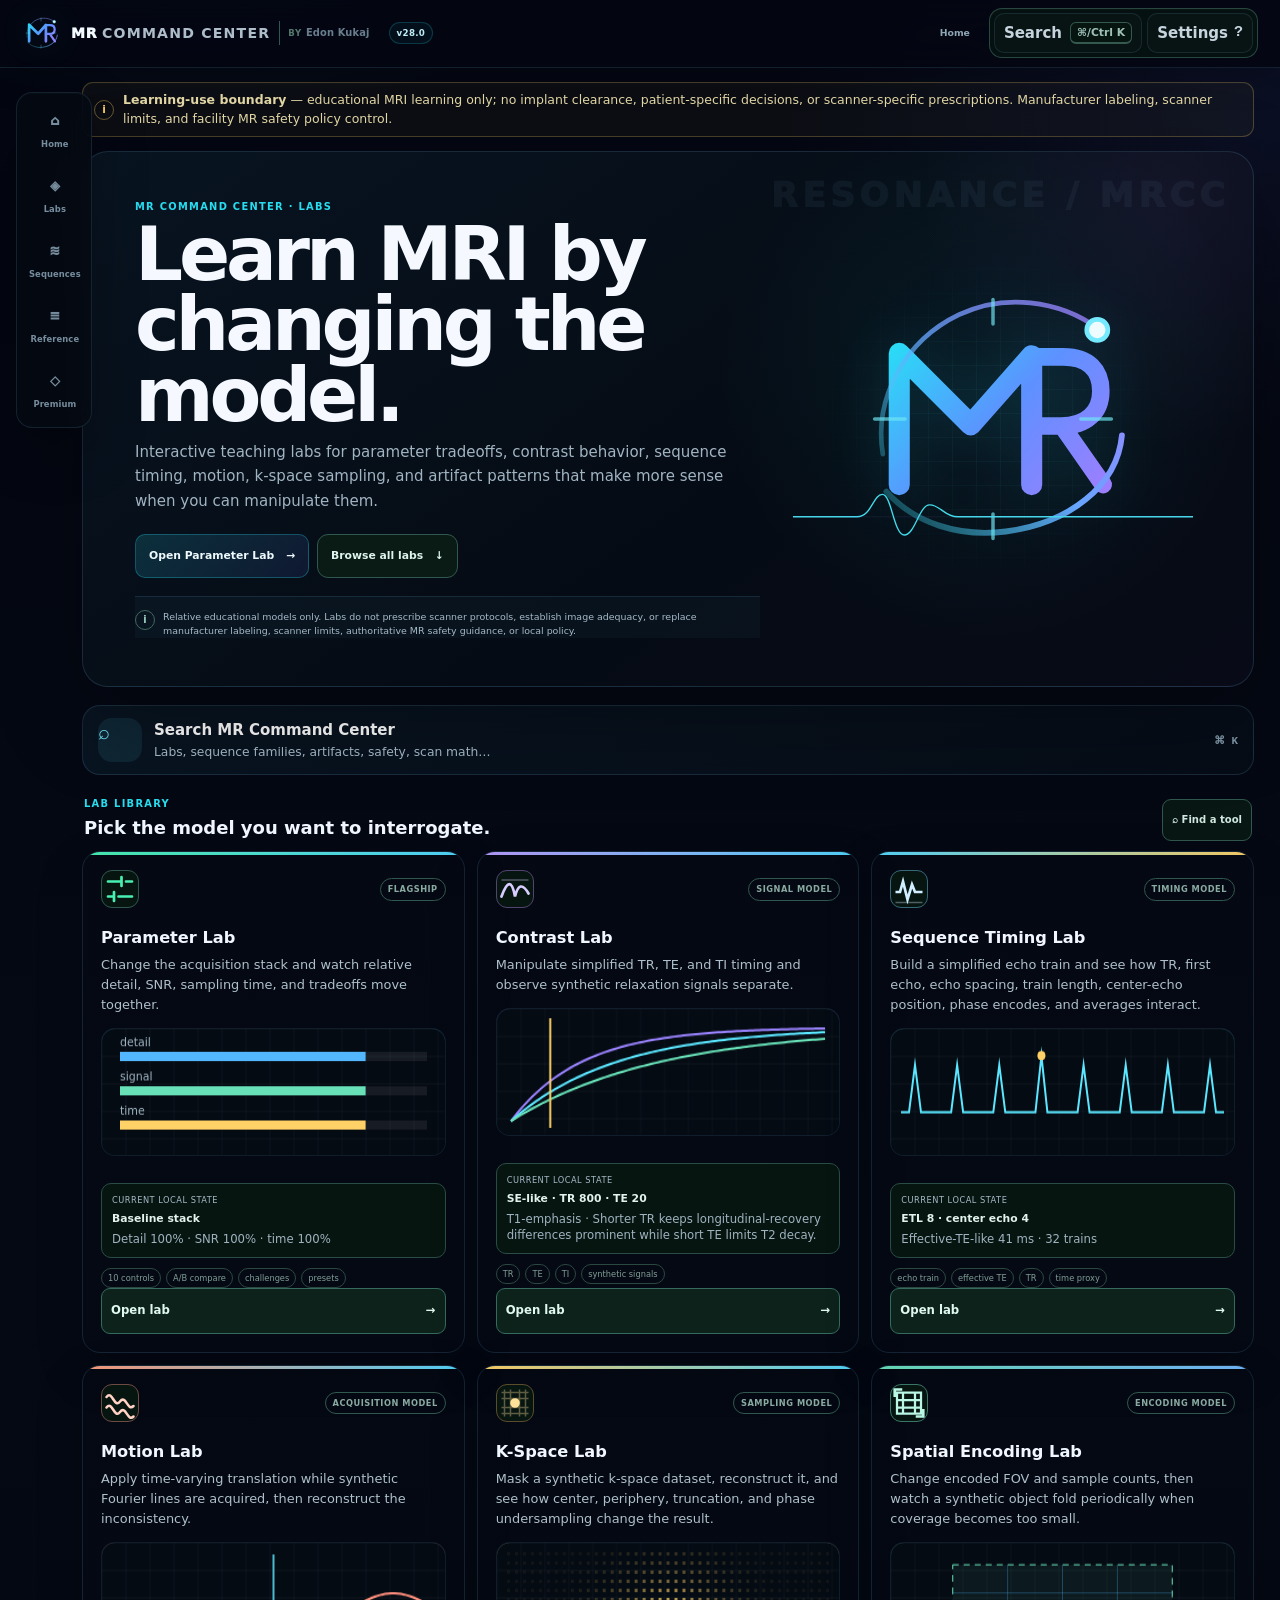
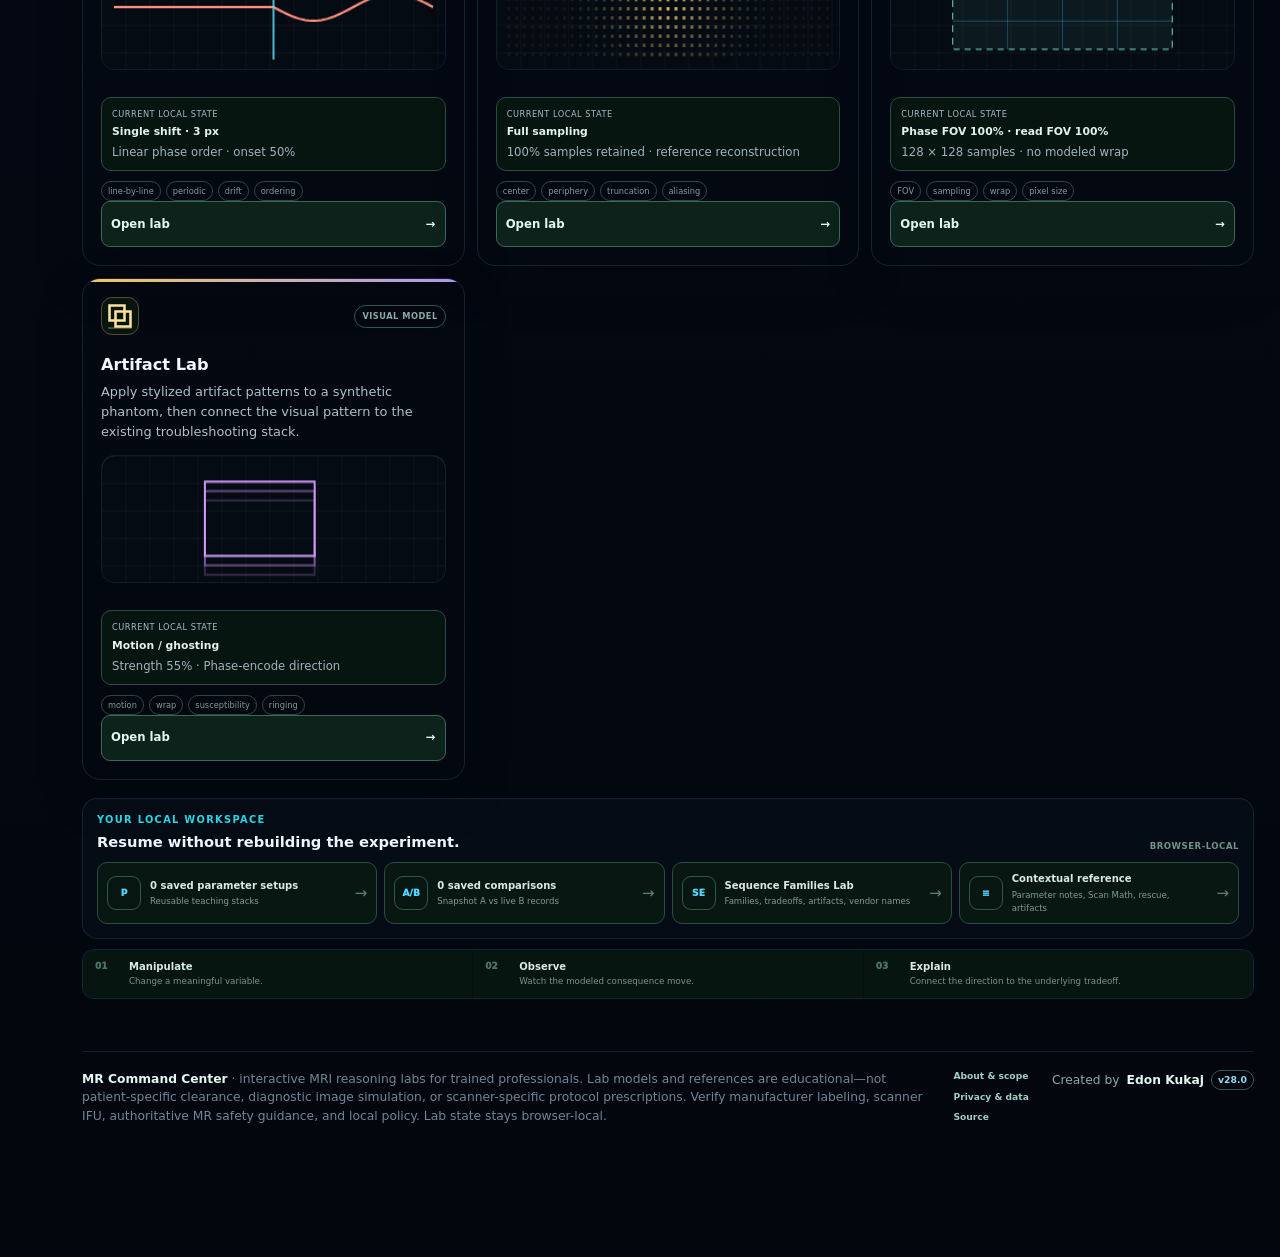
==== commit fad64c2d: "fix(v28): complete Signal Frame deployment Repair the interrupted v28 rollout by adding the validate" ====
--- a/index.html
+++ b/index.html
@@ -31,7 +31,7 @@
 <link rel="icon" href="/icon.svg" type="image/svg+xml" />
 <link rel="alternate icon" href="/brand-mark.svg" type="image/svg+xml" />
 <link rel="stylesheet" href="/app.css?v=28.0" />
-<link rel="stylesheet" href="/v27.css?v=28.0" />
+<link rel="stylesheet" href="/signal-frame.css?v=28.0" />
 </head>
 <body class="nav-home">
 <a class="skiplink" href="#mainContent">Skip to main content</a><div class="sr-only" id="routeAnnouncer" role="status" aria-live="polite" aria-atomic="true"></div>
@@ -876,5 +876,5 @@
 <div class="paletteback" id="paletteBack" onclick="paletteBackdrop(event)" aria-hidden="true"><div class="palette" role="dialog" aria-modal="true" aria-labelledby="paletteTitle"><div class="palettehead"><div><div class="eyebrow">Quick Console</div><h3 id="paletteTitle">Find a tool or problem</h3></div><button class="paletteclose" onclick="closePalette()" aria-label="Close Quick Console">✕</button></div><div class="paletteinput"><span aria-hidden="true">⌕</span><input id="paletteSearch" autocomplete="off" aria-label="Search tools and problems" placeholder="Try “metal”, “unknown implant”, “scan time”…" oninput="renderPalette()"></div><div class="palhint">Type to search · ↑/↓ to move · Enter to open · Esc to close</div><div class="palettefilters" id="paletteFilters" role="group" aria-label="Quick Console category filter"><button type="button" class="active" data-palcat="all" aria-pressed="true" onclick="setPaletteCategory('all')">All</button><button type="button" data-palcat="Safety" aria-pressed="false" onclick="setPaletteCategory('Safety')">Safety</button><button type="button" data-palcat="Parameters" aria-pressed="false" onclick="setPaletteCategory('Parameters')">Parameters</button><button type="button" data-palcat="Math" aria-pressed="false" onclick="setPaletteCategory('Math')">Math</button><button type="button" data-palcat="Troubleshoot" aria-pressed="false" onclick="setPaletteCategory('Troubleshoot')">Troubleshoot</button><button type="button" data-palcat="Artifact" aria-pressed="false" onclick="setPaletteCategory('Artifact')">Artifact</button><button type="button" data-palcat="Premium" aria-pressed="false" onclick="setPaletteCategory('Premium')">Premium</button></div><div id="paletteResults" class="palresults"></div></div></div>
 <div class="toast" id="toast" role="status" aria-live="polite" aria-atomic="true">Saved</div>
 <script src="/app.js?v=28.0"></script>
-<script src="/v27.js?v=28.0"></script>
+<script src="/signal-frame.js?v=28.0"></script>
 </body></html>
--- a/signal-frame.css
+++ b/signal-frame.css
@@ -0,0 +1,105 @@
+:root{color-scheme:dark;--v27-bg:#050910;--v27-panel:#0a121d;--v27-line:rgba(118,171,212,.20);--v27-line-strong:rgba(113,221,241,.38);--v27-text:#eef8ff;--v27-muted:#a6bac8;--v27-dim:#7f98a8;--v27-blue:#52b7ff;--v27-cyan:#5be7ff;--v27-mint:#68e1b8;--v27-violet:#9a83ff;--v27-amber:#ffd166;--v27-coral:#ff8f7d;--v27-font:ui-sans-serif,-apple-system,BlinkMacSystemFont,"Segoe UI",Roboto,Helvetica,Arial,sans-serif;--v27-mono:ui-monospace,SFMono-Regular,Menlo,Monaco,Consolas,monospace}
+html{font-family:var(--v27-font);background:var(--v27-bg);text-rendering:optimizeLegibility}html.ui-large{font-size:17px}html.ui-xl{font-size:19px}body{background:radial-gradient(900px 520px at 8% -5%,rgba(82,183,255,.13),transparent 62%),radial-gradient(700px 480px at 96% 2%,rgba(154,131,255,.10),transparent 65%),var(--v27-bg);color:var(--v27-text)}
+.topbar{background:rgba(5,9,16,.90);border-bottom-color:var(--v27-line)}.top-actions button{min-height:42px}.brandmark{filter:drop-shadow(0 0 20px rgba(82,183,255,.12))}.brandname{background:linear-gradient(90deg,#eef8ff,#bfefff 55%,#b9b0ff);-webkit-background-clip:text;background-clip:text;color:transparent}.releasebadge,.routechip{border-color:var(--v27-line);color:var(--v27-muted)}
+.v27-workspace-rail{width:78px!important;border-color:var(--v27-line)!important;background:rgba(7,14,23,.92)!important}.v27-workspace-rail button{min-height:58px!important;color:var(--v27-dim)!important}.v27-workspace-rail button.active,.v27-workspace-rail button:hover{color:#fff!important;border-color:var(--v27-line-strong)!important;background:linear-gradient(145deg,rgba(82,183,255,.10),rgba(154,131,255,.06))!important}
+.labs-home-hero{border-color:var(--v27-line)!important;background:linear-gradient(145deg,rgba(12,25,39,.95),rgba(6,13,23,.97))!important;box-shadow:0 24px 70px rgba(0,0,0,.27)!important}.labs-home-copy h1{letter-spacing:-.045em}.labs-home-copy p{color:var(--v27-muted)}.labs-home-boundary{border-color:rgba(91,231,255,.20)!important;background:rgba(82,183,255,.035)!important}.labs-home-primary{background:linear-gradient(135deg,rgba(82,183,255,.22),rgba(154,131,255,.14))!important;border-color:rgba(91,231,255,.44)!important}
+.v27-resonance-scene{position:relative;min-height:225px;display:grid;place-items:center;overflow:hidden}.v27-resonance-grid{position:absolute;inset:0;background-image:linear-gradient(rgba(91,231,255,.045) 1px,transparent 1px),linear-gradient(90deg,rgba(91,231,255,.045) 1px,transparent 1px);background-size:24px 24px;mask-image:radial-gradient(circle,#000 20%,transparent 72%)}.v27-resonance-logo{position:relative;width:min(260px,72%);filter:drop-shadow(0 0 36px rgba(82,183,255,.20))}.v27-resonance-trace{position:absolute;inset:auto 2% 9%;width:96%;height:56px;fill:none;stroke:rgba(91,231,255,.72);stroke-width:2}.v27-resonance-trace .baseline{stroke:rgba(154,131,255,.14);stroke-width:1}
+.v27-home-search{width:100%;margin:18px 0;min-height:64px;border:1px solid var(--v27-line-strong)!important;border-radius:16px!important;background:linear-gradient(135deg,rgba(12,25,39,.96),rgba(8,17,28,.96))!important;color:#fff!important;display:flex;align-items:center;gap:12px;padding:10px 15px!important;text-align:left;box-shadow:0 13px 34px rgba(0,0,0,.18)}.v27-home-search>span:first-child{font-size:1.35rem;color:var(--v27-cyan)}.v27-home-search>span:nth-child(2){display:grid;gap:2px;flex:1}.v27-home-search small{color:var(--v27-muted);font-size:.82rem}.v27-home-search kbd{font:600 .72rem var(--v27-mono);color:var(--v27-dim)}
+.labs-library{gap:14px!important}.lab-home-card{border-color:var(--v27-line)!important;background:linear-gradient(155deg,rgba(14,27,41,.95),rgba(7,15,25,.97))!important}.lab-home-card:hover,.lab-home-card:focus-within{box-shadow:0 18px 44px rgba(0,0,0,.24)!important}.lab-home-card-copy p,.lab-home-state span{color:var(--v27-muted)!important}.lab-home-open{min-height:44px}.v27-home-preview{margin:13px 0 10px;min-height:112px;border:1px solid rgba(255,255,255,.065);border-radius:13px;overflow:hidden;background:#050b13}.v27-home-preview canvas{display:block;width:100%;height:112px}.lab-home-parameter .v27-home-preview{box-shadow:inset 0 2px 0 rgba(82,183,255,.45)}.lab-home-contrast .v27-home-preview{box-shadow:inset 0 2px 0 rgba(154,131,255,.45)}.lab-home-timing .v27-home-preview{box-shadow:inset 0 2px 0 rgba(91,231,255,.45)}.lab-home-motion .v27-home-preview{box-shadow:inset 0 2px 0 rgba(255,143,125,.45)}.lab-home-kspace .v27-home-preview{box-shadow:inset 0 2px 0 rgba(255,209,102,.45)}.lab-home-spatial .v27-home-preview{box-shadow:inset 0 2px 0 rgba(104,225,184,.45)}.lab-home-artifact .v27-home-preview{box-shadow:inset 0 2px 0 rgba(214,155,255,.45)}
+.v27-lab-switcher{display:flex!important;grid-template-columns:none!important;gap:7px!important;overflow-x:auto;scrollbar-width:none;padding:6px!important;border:1px solid var(--v27-line)!important;border-radius:14px!important;background:rgba(6,12,20,.95)!important;backdrop-filter:blur(10px)}.v27-lab-switcher button{display:inline-flex!important;align-items:center!important;flex:0 0 auto;min-height:44px!important;border:1px solid transparent!important;border-radius:10px!important;background:transparent!important;color:var(--v27-muted)!important;padding:5px 11px!important;font-size:.78rem!important;font-weight:800!important}.v27-lab-switcher button.active,.v27-lab-switcher button:hover{color:#fff!important;border-color:var(--v27-line-strong)!important;background:rgba(82,183,255,.09)!important}.v27-lab-switcher svg{width:16px;height:16px;margin-right:6px}
+.v27-intelligence{margin:12px 0 14px;display:grid;grid-template-columns:repeat(3,minmax(0,1fr));gap:8px}.v27-intel-cell{min-width:0;border:1px solid var(--v27-line);border-radius:12px;background:rgba(8,17,28,.82);padding:11px 12px}.v27-intel-cell small{display:block;color:var(--v27-cyan);text-transform:uppercase;letter-spacing:.08em;font-size:.68rem;font-weight:850}.v27-intel-cell b{display:block;margin-top:4px;font-size:.9rem}.v27-intel-cell span{display:block;color:var(--v27-muted);font-size:.78rem;line-height:1.45;margin-top:3px}
+.v27-dna-evidence{display:grid;grid-template-columns:1fr 1fr;gap:6px;margin-top:9px}.v27-dna-evidence>div{border:1px solid var(--v27-line);border-radius:9px;padding:7px}.v27-dna-evidence small{display:block;color:var(--v27-dim);font-size:.64rem;text-transform:uppercase;letter-spacing:.07em}.v27-dna-evidence span{display:inline-block;margin:5px 4px 0 0;padding:3px 6px;border-radius:999px;font-size:.67rem;background:rgba(104,225,184,.08);color:#bff6df}.v27-dna-evidence .conflict span{background:rgba(255,143,125,.08);color:#ffc3b9}
+.v27-hubback{position:fixed;inset:0;z-index:140;display:none;place-items:center;padding:20px;background:rgba(1,4,8,.76);backdrop-filter:blur(8px)}.v27-hubback.open{display:grid}.v27-hub{width:min(760px,100%);max-height:min(760px,calc(100vh - 40px));overflow:auto;border:1px solid var(--v27-line-strong);border-radius:20px;background:#08121e;box-shadow:0 24px 70px rgba(0,0,0,.42);padding:18px}.v27-hub-head{display:flex;align-items:flex-start;justify-content:space-between;gap:12px}.v27-hub-head h2{margin:.3rem 0}.v27-kicker{font-size:.72rem;font-weight:850;letter-spacing:.12em;text-transform:uppercase;color:var(--v27-cyan)}.v27-hub-close{width:44px;height:44px;border:1px solid var(--v27-line);border-radius:11px;background:transparent;color:#fff}.v27-hub-grid{display:grid;grid-template-columns:1fr 1fr;gap:9px;margin-top:14px}.v27-hub-grid button{min-height:82px;text-align:left;border:1px solid var(--v27-line);border-radius:12px;background:rgba(255,255,255,.018);color:#fff;padding:11px}.v27-hub-grid button:hover{border-color:var(--v27-line-strong);background:rgba(82,183,255,.05)}.v27-hub-grid b,.v27-hub-grid small{display:block}.v27-hub-grid small{color:var(--v27-muted);margin-top:3px}
+.premium-preview-banner,.premium-preview-note{border:1px solid var(--v27-line-strong);border-radius:12px;background:rgba(82,183,255,.045);padding:11px 12px}.premium-preview-banner b,.premium-preview-banner span,.premium-preview-note b,.premium-preview-note span{display:block}.premium-preview-banner span,.premium-preview-note span{color:var(--v27-muted);margin-top:3px}.v27-advanced-settings{grid-column:1/-1;border:1px solid var(--v27-line);border-radius:12px;padding:10px}.v27-advanced-settings>summary{cursor:pointer;font-weight:850;color:var(--v27-muted)}.v27-advanced-settings-grid{display:grid;grid-template-columns:1fr 1fr;gap:10px;margin-top:10px}
+body .sub,.muted,.module-footer-nav small,.focus-copy small,.lab-home-state small{color:var(--v27-muted)}body .eyebrow{font-size:max(.68rem,11px)}body .sub,body .notice,body .lab-home-card-copy p,body .lab-home-state span{font-size:max(.78rem,12.5px)}canvas[role="img"]{outline:none}html.ui-large body,html.ui-xl body{font-size:1rem}body.ui-reduce-motion *,html.ui-reduce-motion *{animation:none!important;transition:none!important;scroll-behavior:auto!important}@media(prefers-reduced-motion:reduce){*,*:before,*:after{animation-duration:.001ms!important;animation-iteration-count:1!important;transition-duration:.001ms!important;scroll-behavior:auto!important}}
+@media(max-width:820px){.v27-mobile-nav{grid-template-columns:repeat(5,1fr)!important}.v27-mobile-nav button{min-height:50px!important;font-size:.68rem!important;padding:5px 2px!important}.v27-intelligence{grid-template-columns:1fr}.v27-resonance-scene{min-height:180px}.v27-workspace-rail{display:none!important}.v27-hub-grid{grid-template-columns:1fr}.v27-advanced-settings-grid{grid-template-columns:1fr}.v27-home-search kbd{display:none}}
+@media(max-width:560px){.v27-resonance-scene{min-height:155px}.v27-resonance-logo{width:min(210px,66%)}.v27-home-search{min-height:58px}.v27-home-search small{font-size:.76rem}.v27-dna-evidence{grid-template-columns:1fr}}
+
+/* v28.0 Completion Pass */
+:root{--v271-bg:#030812;--v271-panel:#08131f;--v271-panel2:#0b1825;--v271-line:rgba(120,205,255,.16);--v271-line2:rgba(120,205,255,.28);--v271-text:#effaff;--v271-muted:#a9bfcc;--v271-blue:#52b7ff;--v271-cyan:#5be7ff;--v271-violet:#9a83ff;--v271-mint:#68e1b8;--v271-amber:#ffd166;--v271-coral:#ff8f7d}
+html{background:var(--v271-bg)}
+body{background:radial-gradient(circle at 52% -18%,rgba(82,183,255,.13),transparent 34%),radial-gradient(circle at 92% 12%,rgba(154,131,255,.08),transparent 27%),linear-gradient(180deg,#040a12 0,#030811 52%,#040914 100%)!important;color:var(--v271-text)}
+main{max-width:1500px}
+.topbar{border-bottom-color:rgba(114,211,255,.14)!important;background:rgba(3,8,18,.88)!important;box-shadow:0 12px 38px rgba(0,0,0,.2)}
+.brandmark{filter:drop-shadow(0 0 15px rgba(91,231,255,.16))}
+.brandname,.brand-mr,.brand-command{color:#f3fbff!important;text-shadow:none!important;background:none!important;-webkit-text-fill-color:currentColor!important}
+.releasebadge{border-color:rgba(91,231,255,.28)!important;background:rgba(91,231,255,.06)!important;color:#bcefff!important}
+.workspace-rail{background:rgba(4,10,18,.72)!important;border-color:rgba(113,201,255,.12)!important}
+.workspace-rail button{min-height:60px!important}.workspace-rail button.active{background:linear-gradient(135deg,rgba(82,183,255,.12),rgba(154,131,255,.07))!important;border-color:rgba(91,231,255,.28)!important}
+.workspace-rail button.active:before{background:linear-gradient(#5be7ff,#9a83ff)!important}
+body.nav-home #premiumLabs{display:none!important}
+body.nav-premium #premiumLabs{display:block!important}
+body.nav-home #offlineBar{display:none!important}
+.labs-home-hero{min-height:390px!important;padding:48px 52px!important;border-color:rgba(98,198,255,.20)!important;border-radius:28px!important;background:radial-gradient(circle at 75% 45%,rgba(82,183,255,.16),transparent 25%),radial-gradient(circle at 92% 16%,rgba(154,131,255,.13),transparent 27%),linear-gradient(135deg,#071421,#050b14 55%,#090d1a)!important;box-shadow:0 34px 100px rgba(0,0,0,.38),inset 0 1px 0 rgba(255,255,255,.025)!important}
+.labs-home-hero:before{content:"RESONANCE / MRCC"!important;color:rgba(156,220,255,.055)!important;font-size:clamp(1.2rem,2.7vw,2.6rem)!important}
+.labs-home-copy h1{font-size:clamp(2.55rem,5.5vw,5.2rem)!important;max-width:780px!important;color:#f4fbff!important}
+.labs-home-copy>p{font-size:1rem!important;max-width:710px!important;color:#afc4d0!important}
+.labs-home-boundary{border-color:rgba(120,205,255,.12)!important;color:#a9bdc8!important}
+.v27-home-search{margin:18px 0 22px!important;min-height:72px!important;border-radius:18px!important;border-color:rgba(91,231,255,.20)!important;background:linear-gradient(135deg,rgba(9,26,41,.96),rgba(8,17,31,.98))!important;box-shadow:0 18px 50px rgba(0,0,0,.22)}
+.v27-home-search>span:first-child{width:44px!important;height:44px!important;border-radius:14px!important;background:rgba(91,231,255,.09)!important;color:#79ecff!important}
+.labs-library{grid-template-columns:repeat(3,minmax(0,1fr))!important;gap:14px!important}
+.lab-home-card{min-height:390px!important;padding:18px!important;border-color:rgba(120,205,255,.14)!important;border-radius:20px!important;background:linear-gradient(180deg,rgba(10,24,37,.96),rgba(6,14,24,.98))!important;box-shadow:0 18px 48px rgba(0,0,0,.18)!important;overflow:hidden}
+.lab-home-card:before{height:3px!important;opacity:.95!important}.lab-home-card:hover{transform:translateY(-3px)!important;border-color:rgba(120,205,255,.32)!important;box-shadow:0 28px 70px rgba(0,0,0,.28)!important}
+.lab-home-card h3{font-size:1.08rem!important}.lab-home-card-copy p{font-size:.86rem!important;line-height:1.55!important;color:#aec0cb!important}.lab-home-state span{font-size:.78rem!important;color:#9fb3bf!important}
+.v27-home-preview{height:132px!important;border-radius:14px!important;border-color:rgba(120,205,255,.11)!important;background:#040a12!important}
+.v27-home-preview canvas{height:132px!important}
+.lab-home-open{min-height:46px!important;font-size:.78rem!important}
+.labs-home-work,.labs-principle-strip{border-color:rgba(120,205,255,.12)!important;background:rgba(7,16,26,.72)!important}
+#sandbox{--lab-accent:#52b7ff}#contrast{--lab-accent:#9a83ff}#timing{--lab-accent:#5be7ff}#motion{--lab-accent:#ff8f7d}#kspace{--lab-accent:#ffd166}#spatial{--lab-accent:#68e1b8}#artifact{--lab-accent:#d69bff}
+.section.active-section{position:relative}.section.active-section:before{content:"";position:absolute;inset:-10px -14px auto;height:180px;pointer-events:none;background:radial-gradient(circle at 20% 0,color-mix(in srgb,var(--lab-accent,#52b7ff) 12%,transparent),transparent 55%);z-index:-1}
+.section.active-section .card{border-color:color-mix(in srgb,var(--lab-accent,#52b7ff) 20%,rgba(120,205,255,.08))!important;background:linear-gradient(155deg,rgba(8,19,31,.90),rgba(5,12,21,.92))!important;box-shadow:none!important}
+.v27-lab-switcher{position:sticky;top:72px;z-index:32;padding:7px!important;border-radius:16px!important;background:rgba(4,10,18,.88)!important;border:1px solid rgba(120,205,255,.13)!important;backdrop-filter:blur(16px)}
+.v27-lab-switcher button{min-height:50px!important;border-radius:11px!important;color:#91a9b7!important}.v27-lab-switcher button.active{background:color-mix(in srgb,var(--lab-accent,#52b7ff) 12%,#08111b)!important;color:#fff!important;border-color:color-mix(in srgb,var(--lab-accent,#52b7ff) 35%,transparent)!important}
+.v27-intelligence{border-color:color-mix(in srgb,var(--lab-accent,#52b7ff) 28%,transparent)!important;background:linear-gradient(135deg,color-mix(in srgb,var(--lab-accent,#52b7ff) 6%,#07131f),rgba(7,14,24,.94))!important;border-radius:18px!important;padding:13px!important}
+.v27-intel-cell{min-height:112px!important;background:rgba(255,255,255,.018)!important}.v27-intel-cell small{color:var(--lab-accent,#5be7ff)!important;font-size:.68rem!important}.v27-intel-cell b{font-size:.92rem!important}.v27-intel-cell span{font-size:.77rem!important;color:#a9bdc9!important;line-height:1.5!important}
+.v271-analysis{margin:10px 0 18px;border:1px solid color-mix(in srgb,var(--lab-accent,#52b7ff) 24%,transparent);border-radius:18px;background:linear-gradient(145deg,rgba(7,18,29,.92),rgba(5,11,20,.96));overflow:hidden}
+.v271-analysis-head{display:flex;align-items:center;justify-content:space-between;gap:14px;padding:14px 16px;border-bottom:1px solid rgba(120,205,255,.10)}.v271-analysis-head small{display:block;color:var(--lab-accent,#5be7ff);font-size:.66rem;font-weight:900;text-transform:uppercase;letter-spacing:.09em}.v271-analysis-head h3{margin:3px 0 0;font-size:1rem}.v271-live{display:flex;align-items:center;gap:6px;color:#94adba;font-size:.65rem;font-weight:850;text-transform:uppercase;letter-spacing:.06em}.v271-live i{width:7px;height:7px;border-radius:50%;background:var(--lab-accent,#5be7ff);box-shadow:0 0 12px color-mix(in srgb,var(--lab-accent,#5be7ff) 70%,transparent)}
+.v271-analysis-body{padding:14px 16px}.v271-empty{display:grid;gap:4px;padding:14px;border:1px dashed rgba(120,205,255,.16);border-radius:12px}.v271-empty span,.v271-footnote{color:#92a8b5;font-size:.72rem;line-height:1.5}
+.v271-driver-grid{display:grid;grid-template-columns:repeat(2,minmax(0,1fr));gap:8px}.v271-driver{position:relative;display:grid;grid-template-columns:28px 1fr;gap:9px;text-align:left;border:1px solid rgba(120,205,255,.12);border-radius:12px;background:#07121d;color:#eaf7ff;padding:10px;overflow:hidden}.v271-driver.lead{border-color:color-mix(in srgb,var(--lab-accent) 45%,transparent)}.v271-rank{display:grid;place-items:center;width:26px;height:26px;border-radius:8px;background:color-mix(in srgb,var(--lab-accent) 12%,transparent);color:var(--lab-accent);font-weight:900}.v271-driver small,.v271-driver b,.v271-driver span{display:block}.v271-driver small{color:#92a8b5;font-size:.62rem}.v271-driver b{margin-top:2px;font-size:.8rem}.v271-driver span{margin-top:3px;color:#9eb2bf;font-size:.66rem}.v271-driver>i{position:absolute;left:0;bottom:0;width:var(--p);height:2px;background:var(--lab-accent)}
+.v271-sensitivity{display:grid;grid-template-columns:repeat(3,minmax(0,1fr));gap:8px}.v271-sensitivity>div,.v271-axis-grid>div,.v271-kpis>div{padding:11px;border:1px solid rgba(120,205,255,.12);border-radius:12px;background:#07121d}.v271-sensitivity small,.v271-sensitivity b,.v271-sensitivity span,.v271-axis-grid small,.v271-axis-grid b,.v271-axis-grid span,.v271-kpis small,.v271-kpis b{display:block}.v271-sensitivity small,.v271-axis-grid small,.v271-kpis small{color:#8fa7b4;font-size:.62rem}.v271-sensitivity b,.v271-axis-grid b,.v271-kpis b{margin-top:3px;font-size:.82rem}.v271-sensitivity span,.v271-axis-grid span{margin-top:3px;color:#9eb3bf;font-size:.68rem;line-height:1.42}.v271-sensitivity i{display:block;width:var(--p);height:3px;margin-top:8px;border-radius:3px;background:var(--lab-accent)}.v271-sensitivity .lead{border-color:color-mix(in srgb,var(--lab-accent) 40%,transparent)}
+.v271-bars{display:grid;gap:9px}.v271-bar{display:grid;grid-template-columns:minmax(160px,.72fr) 1.28fr;gap:12px;align-items:center}.v271-bar>div:first-child{display:flex;justify-content:space-between;gap:8px;align-items:center}.v271-bar b{font-size:.72rem}.v271-bar span{color:#8fa7b4;font-size:.64rem;text-align:right}.v271-track{height:8px;border-radius:999px;background:rgba(255,255,255,.055);overflow:hidden}.v271-track i{display:block;width:var(--p);height:100%;background:var(--c);border-radius:inherit;box-shadow:0 0 14px color-mix(in srgb,var(--c) 34%,transparent)}
+.v271-callout{margin-top:11px;padding:10px 12px;border-left:3px solid var(--lab-accent);background:rgba(255,255,255,.018);border-radius:0 10px 10px 0}.v271-callout b,.v271-callout span{display:block}.v271-callout b{font-size:.76rem}.v271-callout span{margin-top:3px;color:#9db2be;font-size:.69rem;line-height:1.46}.v271-callout.warn{border-left-color:#ff8f7d}
+.v271-motion-key{display:flex;justify-content:space-between;gap:10px;align-items:center;color:#8fa7b4;font-size:.62rem}.v271-motion-key b{color:#ddecf4;font-size:.7rem}.v271-motion-lines{display:grid;grid-template-columns:repeat(32,1fr);align-items:end;gap:2px;height:72px;margin-top:8px;padding:7px;border:1px solid rgba(120,205,255,.10);border-radius:10px;background:#040a12}.v271-motion-lines i{display:block;height:calc(8px + var(--v)*52px);min-height:6px;border-radius:2px 2px 0 0;background:color-mix(in srgb,#ff8f7d calc(25% + var(--v)*70%),#253440)}.v271-motion-lines i.center{outline:1px solid rgba(91,231,255,.5);box-shadow:0 0 9px rgba(91,231,255,.15)}
+.v271-kpis{display:grid;grid-template-columns:repeat(4,1fr);gap:8px;margin-top:10px}.v271-kpis b{color:#eaf7ff}
+.v271-axis-grid{display:grid;grid-template-columns:1fr 1fr;gap:8px}.v271-axis-grid .warn{border-color:rgba(255,143,125,.35)}.v271-axis-grid .warn b{color:#ffb1a3}
+.v271-artifact-matcher{display:grid;gap:10px}.v271-matcher-controls{display:grid;grid-template-columns:repeat(4,1fr);gap:8px}.v271-matcher-controls label{display:grid;gap:5px;color:#8fa7b4;font-size:.62rem;font-weight:850}.v271-matcher-controls select{min-height:42px;border:1px solid rgba(120,205,255,.16);border-radius:10px;background:#07121d;color:#eaf7ff;padding:0 9px}.v271-matcher-results{display:grid;grid-template-columns:repeat(3,1fr);gap:8px}.v271-matcher-results button{min-height:110px;text-align:left;border:1px solid rgba(120,205,255,.12);border-radius:12px;background:#07121d;color:#eaf7ff;padding:10px}.v271-matcher-results button.lead{border-color:rgba(214,155,255,.42)}.v271-matcher-results small,.v271-matcher-results b,.v271-matcher-results span{display:block}.v271-matcher-results small{color:#d69bff;font-size:.6rem;text-transform:uppercase;letter-spacing:.06em}.v271-matcher-results b{margin-top:4px;font-size:.78rem}.v271-matcher-results span{margin-top:5px;color:#94aab6;font-size:.66rem;line-height:1.42}
+.v271-dna-matrix{margin-top:10px;padding:14px;border:1px solid rgba(154,131,255,.20);border-radius:15px;background:rgba(8,14,27,.8)}.v271-dna-matrix .v271-analysis-head{padding:0 0 10px;border:0}.v271-dna-table{display:grid;gap:4px;overflow:auto}.v271-dna-table>div{display:grid;grid-template-columns:110px repeat(4,minmax(130px,1fr));gap:4px;min-width:690px}.v271-dna-table b,.v271-dna-table span{padding:7px 8px;border-radius:7px;background:rgba(255,255,255,.025);font-size:.64rem}.v271-dna-table .head span,.v271-dna-table .head b{color:#8fa7b4;font-size:.6rem;text-transform:uppercase;letter-spacing:.05em}.v271-dna-table .match{color:#a8f0d2;background:rgba(104,225,184,.06)}.v271-dna-table .miss{color:#ffc0b5;background:rgba(255,143,125,.055)}.v271-dna-table .neutral{color:#718995}
+.v271-diagnostics{grid-column:1/-1;padding:11px;border:1px solid rgba(120,205,255,.12);border-radius:12px;background:#07121d}.v271-diagnostics h4{margin:0}.v271-diagnostics p{margin:4px 0 8px;color:#91a7b4;font-size:.7rem}.v271-diagnostics #offlineBar{display:block!important;margin:0!important}
+.premium-zone{border-color:rgba(154,131,255,.19)!important;background:linear-gradient(150deg,#091322,#070d18)!important}.premium-zone-head p,.premium-challenge-head p{font-size:.72rem!important}.premium-card{background:#08131f!important;border-color:rgba(154,131,255,.15)!important}
+.premium-preview-banner,.premium-preview-note{border-color:rgba(154,131,255,.25)!important;background:rgba(154,131,255,.05)!important}
+input,select,button{font-family:inherit}button,.segmented button,.labs-home-actions button,.top-actions button{min-height:42px}
+@media(max-width:1100px){.labs-library{grid-template-columns:repeat(2,minmax(0,1fr))!important}.v271-matcher-controls{grid-template-columns:1fr 1fr}.v271-matcher-results{grid-template-columns:1fr}.v271-sensitivity{grid-template-columns:1fr 1fr}}
+@media(max-width:760px){.labs-home-hero{padding:30px 22px!important;min-height:430px!important;grid-template-columns:1fr!important}.labs-home-copy h1{font-size:clamp(2.4rem,12vw,4rem)!important}.labs-library{grid-template-columns:1fr!important}.lab-home-card{min-height:0!important}.v27-lab-switcher{top:58px!important;overflow-x:auto;display:flex!important;gap:5px!important}.v27-lab-switcher button{min-width:98px!important}.v271-driver-grid,.v271-axis-grid,.v271-kpis,.v271-sensitivity{grid-template-columns:1fr!important}.v271-bar{grid-template-columns:1fr;gap:5px}.v271-bar>div:first-child{align-items:flex-end}.v271-matcher-controls{grid-template-columns:1fr}.v271-motion-lines{height:62px}.v27-intelligence{grid-template-columns:1fr!important}.v27-intel-cell{min-height:0!important}.v271-analysis-head{align-items:flex-start}.v271-live{display:none}}
+
+/* v28.0 Signal Frame — unified futuristic-modern MRCC experience */
+:root{--sf-bg:#040712;--sf-panel:#091321;--sf-panel2:#0c1828;--sf-line:rgba(126,196,239,.13);--sf-line2:rgba(126,211,255,.25);--sf-text:#f1f7ff;--sf-muted:#9eb1c0;--sf-dim:#738998;--sf-cyan:#27ddef;--sf-blue:#5c91ff;--sf-violet:#9e7cf7;--sf-mint:#62e3c0;--sf-amber:#ffd36e;--sf-coral:#ff8f7f;--sf-ease:cubic-bezier(.2,.8,.2,1);--sf-shadow:0 24px 80px rgba(0,0,0,.28)}
+html{background:var(--sf-bg)!important}
+body{background:radial-gradient(900px 540px at 16% -8%,rgba(39,221,239,.085),transparent 63%),radial-gradient(760px 500px at 100% 4%,rgba(94,116,255,.075),transparent 66%),linear-gradient(180deg,#040712 0,#050914 44%,#03060d 100%)!important;color:var(--sf-text)!important}
+body:before{content:"";position:fixed;inset:0;z-index:-1;pointer-events:none;background-image:linear-gradient(rgba(111,192,235,.028) 1px,transparent 1px),linear-gradient(90deg,rgba(111,192,235,.028) 1px,transparent 1px);background-size:38px 38px;mask-image:linear-gradient(to bottom,#000 0,transparent 72%)}
+::selection{background:rgba(39,221,239,.24);color:#fff}
+.topbar{height:68px!important;background:rgba(4,7,18,.83)!important;border-bottom:1px solid rgba(126,211,255,.12)!important;backdrop-filter:blur(18px) saturate(1.15);box-shadow:0 10px 34px rgba(0,0,0,.18)!important}
+.topin{max-width:1600px!important;padding:0 22px!important}.brandmark{width:38px!important;height:38px!important;filter:drop-shadow(0 0 16px rgba(39,221,239,.14))!important;transition:transform .25s var(--sf-ease),filter .25s var(--sf-ease)}.brandlockup:hover .brandmark{transform:rotate(-3deg) scale(1.04);filter:drop-shadow(0 0 22px rgba(92,145,255,.25))!important}
+.brandname{background:none!important;-webkit-text-fill-color:initial!important;color:#f5f9ff!important}.brand-mr{font-weight:950!important}.brand-command{color:#aebdca!important;font-weight:760!important;letter-spacing:.085em!important}.brandcredit{color:#687e8e!important}
+.releasebadge{border-color:rgba(39,221,239,.20)!important;background:rgba(39,221,239,.045)!important;color:#bfeef5!important}.routechip{border:0!important;background:transparent!important;color:#8fa6b6!important}
+.top-actions button{min-height:40px!important;border-radius:10px!important;border-color:var(--sf-line)!important;background:rgba(255,255,255,.015)!important;color:#c6d4de!important}.top-actions button:hover{border-color:var(--sf-line2)!important;background:rgba(39,221,239,.045)!important;color:#fff!important}
+.workspace-rail,.v27-workspace-rail{width:76px!important;background:rgba(5,10,19,.83)!important;border-color:var(--sf-line)!important;backdrop-filter:blur(14px)}.workspace-rail button{min-height:58px!important;border-radius:13px!important;border:1px solid transparent!important;color:#768d9e!important}.workspace-rail button:hover{color:#dbe9f4!important;background:rgba(255,255,255,.025)!important}.workspace-rail button.active{color:#fff!important;border-color:rgba(39,221,239,.18)!important;background:linear-gradient(145deg,rgba(39,221,239,.08),rgba(94,116,255,.06))!important}.workspace-rail button.active:before{background:linear-gradient(#2be1ef,#7c7cff)!important;box-shadow:0 0 18px rgba(39,221,239,.28)}
+main{max-width:1500px!important}.section{--sf-accent:var(--sf-cyan);padding-top:18px!important}.section#contrast{--sf-accent:var(--sf-violet)}.section#timing{--sf-accent:#45dcf5}.section#motion{--sf-accent:var(--sf-coral)}.section#kspace{--sf-accent:var(--sf-amber)}.section#spatial{--sf-accent:var(--sf-mint)}.section#artifact{--sf-accent:#c78aff}.section#protocol{--sf-accent:#6f9dff}.section#safety,.section#math,.section#rescue,.section#burn{--sf-accent:#69b9ff}
+.section.active-section{animation:sfIn .34s var(--sf-ease) both}@keyframes sfIn{from{opacity:.82;transform:translateY(5px)}to{opacity:1;transform:none}}
+.section-head,.seqfam-hero{position:relative;overflow:hidden;margin:0 0 12px!important;padding:24px 26px!important;border:1px solid color-mix(in srgb,var(--sf-accent) 17%,rgba(126,196,239,.08))!important;border-radius:22px!important;background:linear-gradient(145deg,rgba(11,23,37,.92),rgba(6,13,24,.94))!important;box-shadow:none!important}
+.section-head:before,.seqfam-hero:before{content:"";position:absolute;inset:0;pointer-events:none;background:radial-gradient(400px circle at 8% 0,color-mix(in srgb,var(--sf-accent) 10%,transparent),transparent 65%),linear-gradient(90deg,color-mix(in srgb,var(--sf-accent) 55%,transparent),transparent 45%) top left/100% 1px no-repeat}.section-head:after,.seqfam-hero:after{content:"";position:absolute;right:20px;top:20px;width:94px;height:54px;opacity:.18;background-image:linear-gradient(var(--sf-accent) 1px,transparent 1px),linear-gradient(90deg,var(--sf-accent) 1px,transparent 1px);background-size:12px 12px;mask-image:linear-gradient(135deg,#000,transparent 70%)}
+.section-head h2,.seqfam-hero h2{margin:.25rem 0 0!important;font-size:clamp(1.7rem,3.2vw,2.65rem)!important;line-height:1.03!important;letter-spacing:-.04em!important;color:#f4f8ff!important}.section-head>p,.seqfam-hero p{max-width:720px!important;color:#9fb1bf!important;font-size:.9rem!important;line-height:1.62!important}.eyebrow{color:var(--sf-accent,var(--sf-cyan))!important;font-size:.66rem!important;letter-spacing:.13em!important;font-weight:900!important}
+.card,.seqfam-toolbar,.seqfam-detail,.seqfam-anatomy-lab,.seqfam-dna-builder,.seqfam-compare-lab,.seqfam-challenge,.premium-zone,.premium-card,.pref-card,.system-panel,.lab-continuity,.lab-challenge-launcher,.parameter-goal-panel,.parameter-challenge-panel,.v271-analysis{--sf-x:50%;--sf-y:0%;border-color:color-mix(in srgb,var(--sf-accent,var(--sf-cyan)) 14%,rgba(126,196,239,.07))!important;background:radial-gradient(280px circle at var(--sf-x) var(--sf-y),color-mix(in srgb,var(--sf-accent,var(--sf-cyan)) 5.5%,transparent),transparent 62%),linear-gradient(155deg,rgba(10,22,35,.94),rgba(6,13,23,.965))!important;box-shadow:none!important;border-radius:16px!important;transition:border-color .18s var(--sf-ease),transform .18s var(--sf-ease),background .18s var(--sf-ease)!important}.card:hover,.seqfam-family-card:hover,.premium-card:hover{border-color:color-mix(in srgb,var(--sf-accent,var(--sf-cyan)) 30%,rgba(126,196,239,.08))!important}.card h3,.card h4,.seqfam-detail h3,.premium-card h3{color:#edf6ff!important}.sub,.small,.card p,.card li{color:#9aacb9!important}
+:is(.contrast-boundary,.timing-boundary,.motion-boundary,.kspace-boundary,.spatial-boundary,.artifact-lab-boundary,.seqfam-boundary){display:flex!important;gap:10px!important;align-items:flex-start!important;margin:0 0 12px!important;padding:10px 13px!important;border:1px solid color-mix(in srgb,var(--sf-accent,var(--sf-cyan)) 16%,rgba(126,196,239,.07))!important;border-radius:12px!important;background:rgba(255,255,255,.014)!important;color:#93a7b5!important;font-size:.74rem!important;line-height:1.5!important}:is(.contrast-boundary,.timing-boundary,.motion-boundary,.kspace-boundary,.spatial-boundary,.artifact-lab-boundary,.seqfam-boundary) b{color:#cbe1ef!important;white-space:nowrap}
+.grid2,.grid3,.contrast-layout,.timing-layout,.motion-layout,.kspace-layout,.spatial-layout,.artifact-lab-grid{gap:12px!important}
+input:not([type=checkbox]):not([type=radio]):not([type=range]),select,textarea{min-height:44px!important;border:1px solid rgba(126,196,239,.14)!important;border-radius:10px!important;background:#07111d!important;color:#eaf5ff!important;padding:0 11px!important;outline:none!important}textarea{padding:10px 11px!important}input:not([type=checkbox]):not([type=radio]):not([type=range]):focus,select:focus,textarea:focus{border-color:rgba(39,221,239,.42)!important;box-shadow:0 0 0 3px rgba(39,221,239,.07)!important}
+input[type=range]{--sf-fill:50%;appearance:none!important;height:5px!important;border:0!important;border-radius:999px!important;background:linear-gradient(90deg,var(--sf-accent,var(--sf-cyan)) 0 var(--sf-fill),rgba(122,157,180,.16) var(--sf-fill) 100%)!important;outline:none!important}input[type=range]::-webkit-slider-thumb{appearance:none;width:17px;height:17px;border:3px solid #eaf8ff;border-radius:50%;background:var(--sf-accent,var(--sf-cyan));box-shadow:0 0 0 4px color-mix(in srgb,var(--sf-accent,var(--sf-cyan)) 12%,transparent)}input[type=range]::-moz-range-thumb{width:13px;height:13px;border:3px solid #eaf8ff;border-radius:50%;background:var(--sf-accent,var(--sf-cyan))}
+button,.btn{transition:transform .16s var(--sf-ease),border-color .16s var(--sf-ease),background .16s var(--sf-ease)!important}button:hover:not(:disabled),.btn:hover:not(:disabled){transform:translateY(-1px)}button:active:not(:disabled),.btn:active:not(:disabled){transform:scale(.985)}.btn,.labs-home-primary{min-height:44px!important;border-radius:10px!important;border:1px solid rgba(39,221,239,.28)!important;background:linear-gradient(135deg,rgba(39,221,239,.16),rgba(94,116,255,.11))!important;color:#eefaff!important}.btn.secondary{background:rgba(255,255,255,.018)!important;border-color:var(--sf-line)!important;color:#c6d5df!important}button:focus-visible,a:focus-visible,input:focus-visible,select:focus-visible,summary:focus-visible{outline:2px solid rgba(39,221,239,.76)!important;outline-offset:3px!important}
+.v27-lab-switcher{top:76px!important;border:1px solid rgba(126,196,239,.12)!important;border-radius:14px!important;background:rgba(4,9,17,.86)!important;backdrop-filter:blur(18px) saturate(1.2)!important}.v27-lab-switcher button{min-height:46px!important;color:#8196a5!important}.v27-lab-switcher button.active{color:#fff!important;border-color:color-mix(in srgb,var(--sf-accent) 28%,transparent)!important;background:color-mix(in srgb,var(--sf-accent) 7%,rgba(9,19,31,.9))!important}
+.v27-intelligence,.v271-analysis{border-color:color-mix(in srgb,var(--sf-accent) 18%,rgba(126,196,239,.08))!important;background:linear-gradient(145deg,rgba(8,19,31,.88),rgba(5,11,21,.94))!important}.v271-driver,.v271-sensitivity>div,.v271-axis-grid>div,.v271-kpis>div,.v271-matcher-controls select,.v271-matcher-results button{background:#08131f!important;border-color:rgba(126,196,239,.11)!important}
+.seqfam-hero{--sf-accent:#6f9dff}.seqfam-toolbar{padding:13px!important}.seqfam-search input{min-height:46px!important}.seqfam-filters button{border-radius:999px!important;min-height:38px!important}.seqfam-grid{gap:10px!important}.seqfam-family-card{border:1px solid rgba(126,196,239,.12)!important;border-radius:14px!important;background:linear-gradient(145deg,rgba(10,21,34,.94),rgba(6,13,23,.96))!important}.seqfam-family-card:hover{transform:translateY(-2px)!important;border-color:rgba(111,157,255,.30)!important}.seqfam-family-card.active{border-color:rgba(111,157,255,.45)!important}.seqfam-detail{position:relative;overflow:hidden}.seqfam-detail:before{content:"";position:absolute;inset:0 auto auto 0;width:100%;height:2px;background:linear-gradient(90deg,#27ddef,#6f9dff,#9e7cf7)}
+.reference-tool-section .section-head,.reference-tool-section .card{--sf-accent:#69b9ff}.reference-tool-section .check,.rescue-problem{border-radius:10px!important;background:rgba(255,255,255,.012)!important;border-color:var(--sf-line)!important}.rescue-problem.active{border-color:rgba(105,185,255,.35)!important;background:rgba(105,185,255,.055)!important}
+.premium-zone,.premium-card{--sf-accent:#9e7cf7!important}.premium-zone{background:linear-gradient(150deg,rgba(11,20,38,.94),rgba(7,12,23,.97))!important}.premium-preview-banner,.premium-preview-note{border-color:rgba(158,124,247,.20)!important;background:rgba(158,124,247,.035)!important}
+.labs-home-hero{min-height:410px!important;padding:48px 52px!important;border-radius:26px!important;border-color:rgba(126,196,239,.16)!important;background:radial-gradient(460px circle at 77% 42%,rgba(39,221,239,.075),transparent 58%),radial-gradient(420px circle at 93% 8%,rgba(158,124,247,.09),transparent 60%),linear-gradient(145deg,#081421,#050b14 60%,#080b17)!important;box-shadow:0 30px 90px rgba(0,0,0,.30)!important}.labs-home-hero .labs-home-copy h1{font-size:clamp(2.75rem,5.9vw,5.35rem)!important;letter-spacing:-.055em!important;line-height:.93!important;color:#f5f9ff!important}.labs-home-copy>p{max-width:690px!important;color:#a1b4c2!important;font-size:1rem!important}.v27-resonance-logo{width:min(300px,76%)!important;filter:drop-shadow(0 0 28px rgba(39,221,239,.15))!important;animation:sfFloat 6s ease-in-out infinite}@keyframes sfFloat{50%{transform:translateY(-6px) rotate(.5deg)}}.v27-resonance-trace{stroke:#42dbea!important}
+.v27-home-search{min-height:70px!important;border-color:rgba(126,196,239,.15)!important;background:linear-gradient(145deg,rgba(9,22,35,.92),rgba(6,13,23,.95))!important;box-shadow:none!important}.labs-library{grid-template-columns:repeat(3,minmax(0,1fr))!important;gap:12px!important}.lab-home-card{--sf-accent:#27ddef;min-height:385px!important;border-radius:18px!important;background:radial-gradient(260px circle at var(--sf-x) var(--sf-y),color-mix(in srgb,var(--sf-accent) 6%,transparent),transparent 65%),linear-gradient(155deg,rgba(10,22,35,.95),rgba(6,13,23,.97))!important}.lab-home-contrast{--sf-accent:#9e7cf7}.lab-home-timing{--sf-accent:#46dbf4}.lab-home-motion{--sf-accent:#ff8f7f}.lab-home-kspace{--sf-accent:#ffd36e}.lab-home-spatial{--sf-accent:#62e3c0}.lab-home-artifact{--sf-accent:#c78aff}.lab-home-card:hover{transform:translateY(-3px)!important;box-shadow:0 22px 58px rgba(0,0,0,.24)!important}.v27-home-preview{height:128px!important;background:#030812!important}.v27-home-preview canvas{height:128px!important}
+.paletteback,.prefsback,.v27-hubback{background:rgba(1,4,10,.74)!important;backdrop-filter:blur(14px)!important}.palette,.prefs,.v27-hub{border-color:rgba(126,211,255,.18)!important;background:linear-gradient(155deg,#091422,#060d18)!important;border-radius:20px!important;box-shadow:var(--sf-shadow)!important}.pref-card,.shortcut,.palette-item{border-color:var(--sf-line)!important;background:rgba(255,255,255,.012)!important}.mobile-nav{background:rgba(4,8,16,.90)!important;border-top-color:rgba(126,196,239,.12)!important;backdrop-filter:blur(16px)}.footer{border-top-color:var(--sf-line)!important;color:#708696!important}
+@media(max-width:1120px){.labs-library{grid-template-columns:repeat(2,minmax(0,1fr))!important}}@media(max-width:760px){.topbar{height:58px!important}.topin{padding:0 12px!important}.brandmark{width:34px!important;height:34px!important}.brand-command{display:none!important}.section-head,.seqfam-hero{padding:19px 17px!important;border-radius:17px!important}.section-head h2,.seqfam-hero h2{font-size:clamp(1.55rem,7vw,2.1rem)!important}.section-head:after,.seqfam-hero:after{display:none}.labs-home-hero{padding:28px 20px!important;min-height:440px!important}.labs-library{grid-template-columns:1fr!important}.lab-home-card{min-height:0!important}.v27-lab-switcher{top:62px!important}.v27-lab-switcher button{min-width:98px!important}}@media(prefers-reduced-motion:reduce){*,*:before,*:after{animation:none!important;transition:none!important}}
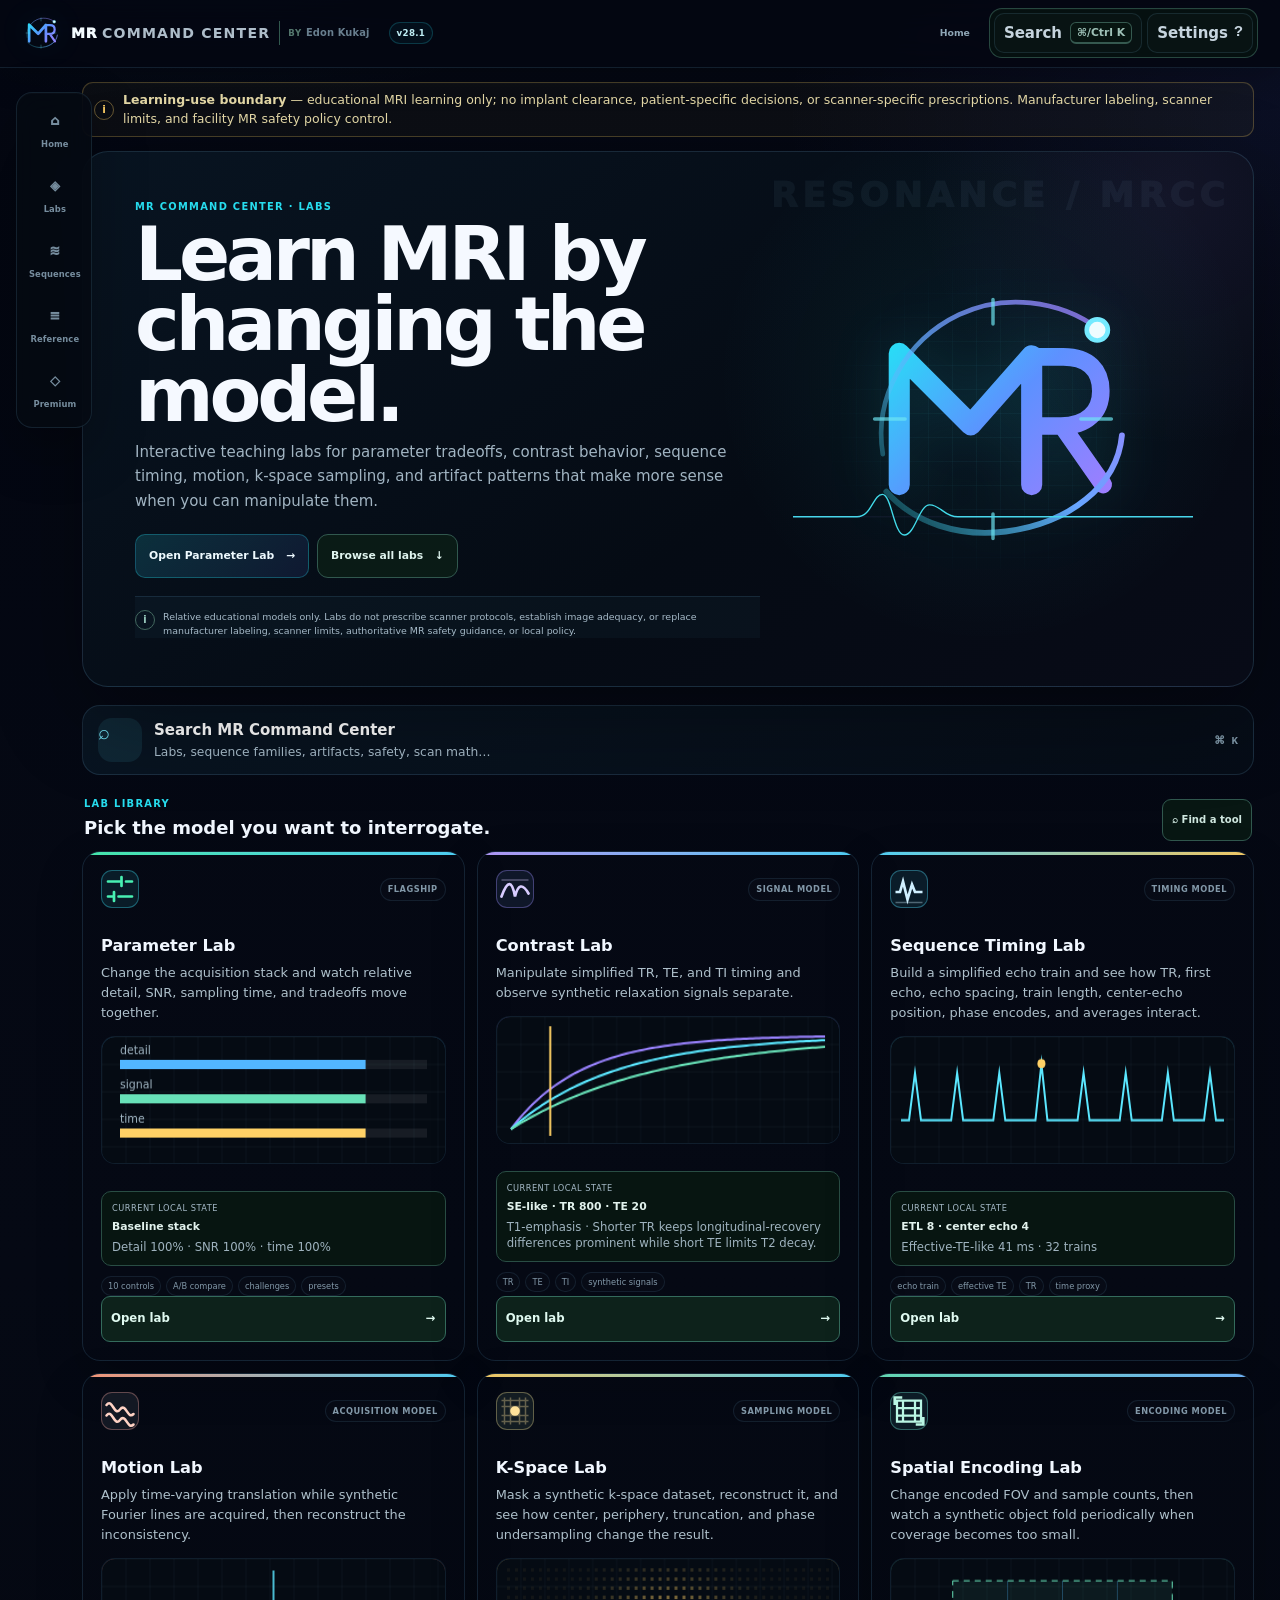
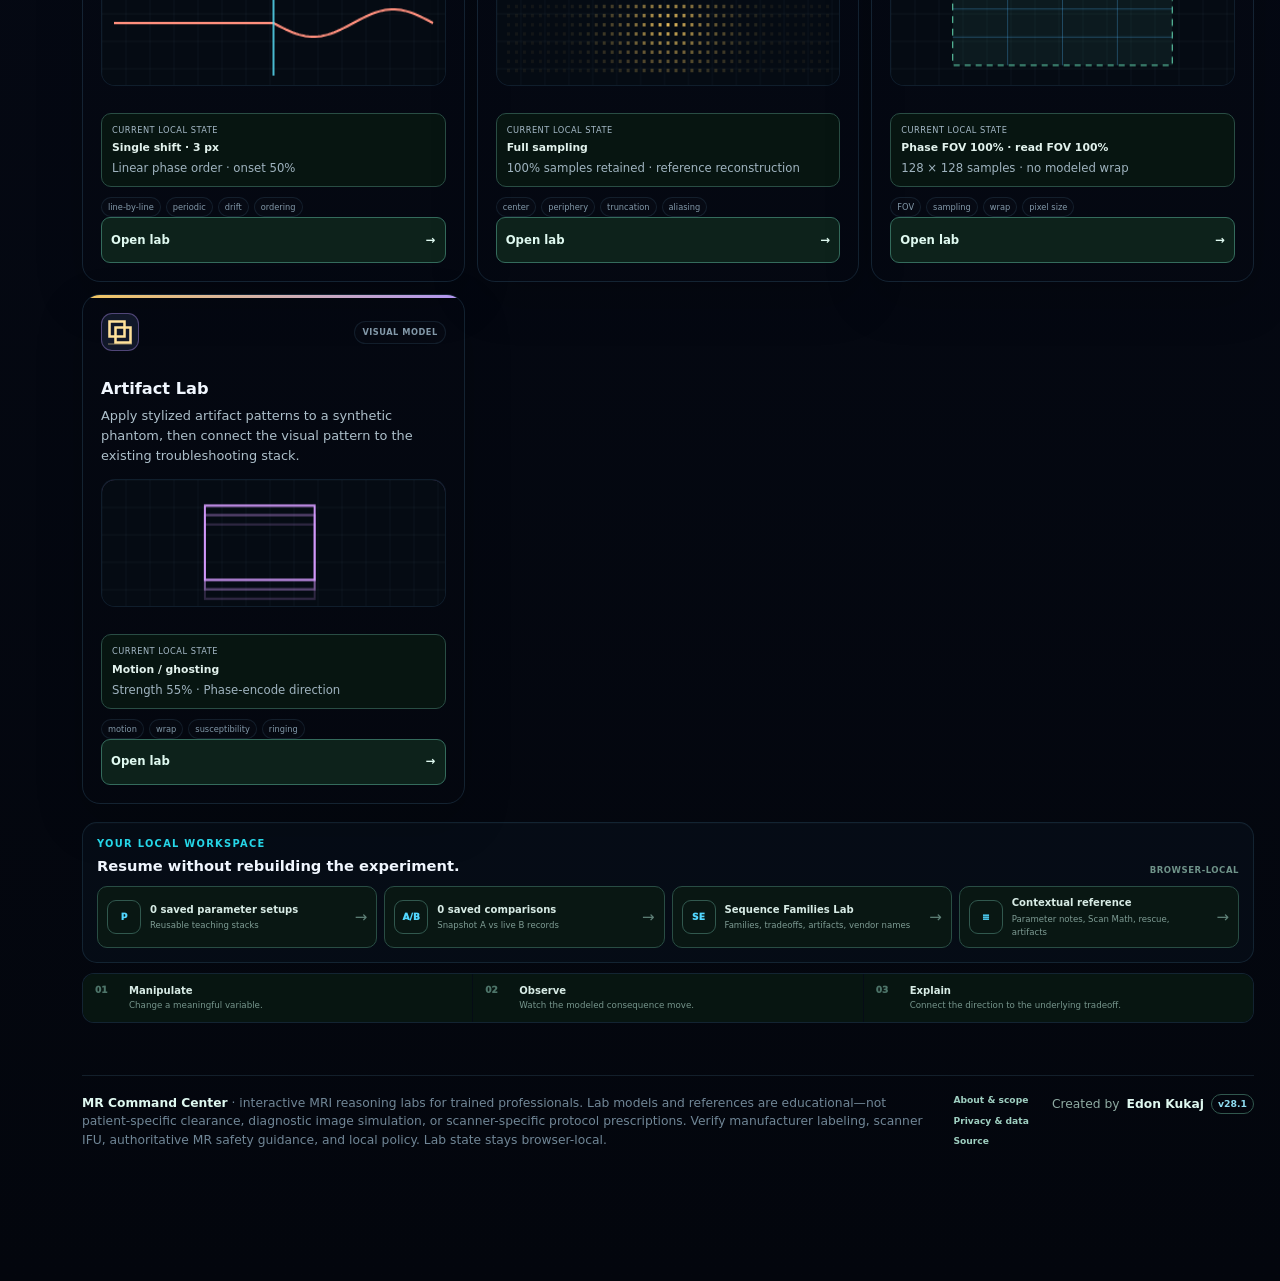
==== commit a0fe789a: "v28.1: finish Signal Frame visual cohesion Unify the remaining legacy component islands, refine deep" ====
--- a/index.html
+++ b/index.html
@@ -30,12 +30,12 @@
 <link rel="manifest" href="/manifest.webmanifest" />
 <link rel="icon" href="/icon.svg" type="image/svg+xml" />
 <link rel="alternate icon" href="/brand-mark.svg" type="image/svg+xml" />
-<link rel="stylesheet" href="/app.css?v=28.0" />
-<link rel="stylesheet" href="/signal-frame.css?v=28.0" />
+<link rel="stylesheet" href="/app.css?v=28.1" />
+<link rel="stylesheet" href="/signal-frame.css?v=28.1" />
 </head>
 <body class="nav-home">
 <a class="skiplink" href="#mainContent">Skip to main content</a><div class="sr-only" id="routeAnnouncer" role="status" aria-live="polite" aria-atomic="true"></div>
-<header class="topbar"><div class="topin"><a class="brandlockup" href="#" onclick="showHome();return false" aria-label="MR Command Center by Edon Kukaj"><img class="brandmark" id="brandMark" src="/brand-mark.svg" alt=""><span class="brandidentity"><span class="brandname"><span class="brand-mr">MR</span><span class="brand-command">COMMAND CENTER</span></span><span class="brandcredit">Edon Kukaj</span></span><span class="releasebadge" aria-label="Current build version">v28.0</span></a><div class="grow"></div><span class="routechip" id="routeChip" aria-live="polite">Home</span><div class="top-actions" aria-label="Workspace actions"><button class="quickbtn" onclick="openPalette()" aria-label="Search MR Command Center"><span>Search</span><kbd>⌘/Ctrl K</kbd></button><button class="displaybtn" onclick="openPreferences()" aria-label="Open settings and keyboard shortcuts"><span>Settings</span><kbd>?</kbd></button><button class="installbtn" id="installBtn" onclick="promptInstall()" aria-label="Install MR Command Center">Install</button></div></div></header>
+<header class="topbar"><div class="topin"><a class="brandlockup" href="#" onclick="showHome();return false" aria-label="MR Command Center by Edon Kukaj"><img class="brandmark" id="brandMark" src="/brand-mark.svg" alt=""><span class="brandidentity"><span class="brandname"><span class="brand-mr">MR</span><span class="brand-command">COMMAND CENTER</span></span><span class="brandcredit">Edon Kukaj</span></span><span class="releasebadge" aria-label="Current build version">v28.1</span></a><div class="grow"></div><span class="routechip" id="routeChip" aria-live="polite">Home</span><div class="top-actions" aria-label="Workspace actions"><button class="quickbtn" onclick="openPalette()" aria-label="Search MR Command Center"><span>Search</span><kbd>⌘/Ctrl K</kbd></button><button class="displaybtn" onclick="openPreferences()" aria-label="Open settings and keyboard shortcuts"><span>Settings</span><kbd>?</kbd></button><button class="installbtn" id="installBtn" onclick="promptInstall()" aria-label="Install MR Command Center">Install</button></div></div></header>
 <main class="shell" id="mainContent">
 <div class="notice compact-notice"><span class="boundary-mark" aria-hidden="true">i</span><span><strong>Learning-use boundary</strong> — educational MRI learning only; no implant clearance, patient-specific decisions, or scanner-specific prescriptions. Manufacturer labeling, scanner limits, and facility MR safety policy control.</span></div>
 <div class="updatebar" id="updateBar" role="status" aria-live="polite"><div><b>Update available</b><p>A newer MR Command Center build is ready.</p></div><button class="updatebtn" onclick="applyAppUpdate()">Update & reload</button></div>
@@ -185,7 +185,7 @@
     <div><span>03</span><b>Explain</b><small>Connect the direction to the underlying tradeoff.</small></div>
   </section>
 </section>
-<details class="system-panel" id="offlineBar"><summary><span class="system-title"><span class="mini-dot"></span><b>System & offline status</b></span><span class="system-summary-meta">Build v28.0 <span aria-hidden="true">·</span> details</span></summary><div class="system-panel-body"><div class="systemstrip"><span class="syschip"><span class="mini-dot" id="sysNetDot"></span><span id="sysNetwork">Online</span></span><span class="syschip" id="cacheChip">Offline cache: checking</span><span class="syschip engine-chip" id="engineChip"><span class="mini-dot"></span><span id="engineText">Engine: ready</span></span><button class="selfcheck" onclick="runSelfCheck()">Run self-check</button></div><span id="offlineCopy">Core labs cache locally after the first successful load. Lab states, presets, and comparison history remain browser-local.</span></div></details>
+<details class="system-panel" id="offlineBar"><summary><span class="system-title"><span class="mini-dot"></span><b>System & offline status</b></span><span class="system-summary-meta">Build v28.1 <span aria-hidden="true">·</span> details</span></summary><div class="system-panel-body"><div class="systemstrip"><span class="syschip"><span class="mini-dot" id="sysNetDot"></span><span id="sysNetwork">Online</span></span><span class="syschip" id="cacheChip">Offline cache: checking</span><span class="syschip engine-chip" id="engineChip"><span class="mini-dot"></span><span id="engineText">Engine: ready</span></span><button class="selfcheck" onclick="runSelfCheck()">Run self-check</button></div><span id="offlineCopy">Core labs cache locally after the first successful load. Lab states, presets, and comparison history remain browser-local.</span></div></details>
 <div class="focusbar" id="focusBar" aria-live="polite"><button type="button" class="focus-home" onclick="showHome()">⌂ Home</button><span class="focus-module-icon" id="focusModuleIcon" aria-hidden="true"></span><div class="focus-copy"><small><span id="focusGroup">Reference tool</span><span class="focus-position" id="focusPosition"></span></small><b id="focusTitle">Current tool</b></div><div class="focus-related" id="focusRelated"></div><button type="button" class="focus-primary" id="focusPrimaryBtn" onclick="runFocusPrimary()">Parameter Lab →</button><button type="button" class="focus-search" id="focusSearchBtn" onclick="openPalette()" aria-label="Search workspace">⌕</button></div>
 
 
@@ -769,7 +769,7 @@
 <section id="burn" class="section reference-tool-section"><div class="section-head"><div><div class="eyebrow">06 · Thermal / RF Foundations</div><h2>RF heating / burn-risk setup concepts</h2></div><p>Focused on common preventable mechanisms: body loops, bore proximity, cables, conductive materials, and communication.</p></div><div class="grid3"><div class="card"><h3>Body geometry</h3><div class="checks"><label class="check"><input class="burncheck" type="checkbox"><span>Avoid skin-to-skin loops / small contact points; use appropriate manufacturer-specified insulating pads.</span></label><label class="check"><input class="burncheck" type="checkbox"><span>Maintain required spacing from the bore / transmit RF coil using appropriate padding.</span></label></div></div><div class="card"><h3>Cables & accessories</h3><div class="checks"><label class="check"><input class="burncheck" type="checkbox"><span>Route cables per manufacturer instructions; avoid loops and avoid direct patient contact where prohibited.</span></label><label class="check"><input class="burncheck" type="checkbox"><span>All devices / accessories entering the MR environment have appropriate MR status and conditions verified.</span></label></div></div><div class="card"><h3>Patient feedback</h3><div class="checks"><label class="check"><input class="burncheck" type="checkbox"><span>Patient knows to report warming, burning, pulling, or focal discomfort immediately.</span></label><label class="check"><input class="burncheck" type="checkbox"><span>Communication / monitoring plan is appropriate to the patient and exam.</span></label></div><div id="burnState" class="state warn">Setup review not complete.</div></div></div></section>
 
 <nav class="mobile-nav v27-mobile-nav" id="mobileNav" aria-label="Mobile workspace navigation"><button type="button" data-workspace-tab="home" onclick="showHome()"><span>⌂</span><span>Home</span></button><button type="button" data-workspace-tab="labs" onclick="resumeLastLab()"><span>◈</span><span>Labs</span></button><button type="button" data-workspace-tab="protocol" onclick="openSequenceFamiliesLab()"><span>≋</span><span>Seq</span></button><button type="button" data-workspace-tab="reference" onclick="openV27ReferenceHub()"><span>≡</span><span>Ref</span></button><button type="button" data-workspace-tab="more" onclick="openV27MoreMenu()"><span>•••</span><span>More</span></button></nav>
-<footer class="footer"><span class="footer-main"><strong>MR Command Center</strong> · interactive MRI reasoning labs for trained professionals. Lab models and references are educational—not patient-specific clearance, diagnostic image simulation, or scanner-specific protocol prescriptions. Verify manufacturer labeling, scanner IFU, authoritative MR safety guidance, and local policy. Lab state stays browser-local.</span><span class="footer-links"><a href="/about.html">About & scope</a><a href="/privacy.html">Privacy & data</a><a href="https://github.com/kukaje2nd/mr-command-center" target="_blank" rel="noopener">Source</a></span><span class="footer-signature">Created by <b>Edon Kukaj</b><span class="footer-version">v28.0</span></span></footer>
+<footer class="footer"><span class="footer-main"><strong>MR Command Center</strong> · interactive MRI reasoning labs for trained professionals. Lab models and references are educational—not patient-specific clearance, diagnostic image simulation, or scanner-specific protocol prescriptions. Verify manufacturer labeling, scanner IFU, authoritative MR safety guidance, and local policy. Lab state stays browser-local.</span><span class="footer-links"><a href="/about.html">About & scope</a><a href="/privacy.html">Privacy & data</a><a href="https://github.com/kukaje2nd/mr-command-center" target="_blank" rel="noopener">Source</a></span><span class="footer-signature">Created by <b>Edon Kukaj</b><span class="footer-version">v28.1</span></span></footer>
 </main>
 
 <div class="premiumback" id="premiumBack" onclick="premiumBackdrop(event)" aria-hidden="true">
@@ -875,6 +875,6 @@
 <div class="prefsback" id="prefsBack" onclick="prefsBackdrop(event)" aria-hidden="true"><div class="prefs" role="dialog" aria-modal="true" aria-labelledby="prefsTitle"><div class="prefs-head"><div><div class="eyebrow">Workspace preferences</div><h3 id="prefsTitle">Settings & shortcuts</h3><p class="sub" style="margin:4px 0 0">These settings stay only in this browser.</p></div><button class="prefs-close" onclick="closePreferences()" aria-label="Close settings">✕</button></div><div class="prefs-grid"><div class="pref-card"><h4>Text size</h4><p>Increase interface text without changing browser zoom.</p><div class="segmented" id="textSizeControls"><button data-size="standard" aria-pressed="false" onclick="setTextSize('standard')">Standard</button><button data-size="large" aria-pressed="false" onclick="setTextSize('large')">Large</button><button data-size="xl" aria-pressed="false" onclick="setTextSize('xl')">Extra large</button></div></div><div class="pref-card"><h4>Layout density</h4><p>Compact mode reduces spacing while keeping the same tools.</p><div class="segmented"><button id="compactPref" onclick="toggleUiPref('compact')">Compact mode</button></div></div><div class="pref-card"><h4>Contrast</h4><p>Increase text and border contrast for bright control rooms or lower-quality displays.</p><div class="segmented"><button id="contrastPref" onclick="toggleUiPref('contrast')">Higher contrast</button></div></div><div class="pref-card"><h4>Motion</h4><p>Disable smooth scrolling and interface transitions.</p><div class="segmented"><button id="motionPref" onclick="toggleUiPref('reduceMotion')">Reduce motion</button></div></div><details class="v27-advanced-settings"><summary>Advanced data & diagnostics</summary><div class="v27-advanced-settings-grid"><div class="pref-card"><h4>Local data health</h4><p id="dataHealthSummary">Checking saved browser data…</p><div class="segmented"><button id="dataHealthBtn" onclick="runDataHealthCheck()">Run data check</button></div></div><div class="pref-card legacy-data-card"><h4>Retired local data</h4><p class="legacy-data-note" id="retiredDataSummary">Checking older MRCC data…</p><div class="segmented"><button id="clearRetiredDataBtn" onclick="clearRetiredLegacyData()">Clear retired data</button></div></div></div></details><div class="pref-card" style="grid-column:1/-1"><h4>Workspace backup & restore</h4><p>Move the active MRCC workspace between browsers without a backend. Backups include the seven Lab states, Parameter presets/snapshot/comparisons, display preferences and last-Lab continuity. Keep any labels you create free of patient identifiers.</p><p id="workspaceBackupStatus" style="margin-top:8px">Checking active workspace data…</p><div class="segmented"><button id="workspaceExportBtn" onclick="exportWorkspaceBackup()">Export backup</button><button id="workspaceImportChooseBtn" onclick="chooseWorkspaceBackup()">Choose backup</button><button id="workspaceImportApplyBtn" hidden onclick="applyWorkspaceImport()">Apply selected backup</button><button id="workspaceDiagnosticsBtn" onclick="copyWorkspaceDiagnostics()">Copy diagnostics</button></div><input id="workspaceImportFile" type="file" accept=".json,application/json" hidden onchange="handleWorkspaceImportFile(this)"><p id="workspaceImportStatus" style="margin-top:9px">No backup selected. Import replaces only the current workspace keys and leaves retired legacy data untouched.</p></div></div><div class="pref-card" style="margin-top:12px"><h4>Keyboard shortcuts</h4><div class="shortcut-grid"><div class="shortcut"><span>Open Quick Console</span><kbd>⌘/Ctrl K</kbd></div><div class="shortcut"><span>Search workspace</span><kbd>/</kbd></div><div class="shortcut"><span>Settings & shortcuts</span><kbd>?</kbd></div><div class="shortcut"><span>Close open panel</span><kbd>Esc</kbd></div></div></div><div class="prefs-foot"><span class="prefs-note">Preferences affect presentation only; learning content and parameter-model logic are unchanged.</span><button class="btn secondary" onclick="resetUiPrefs()">Reset display</button></div></div></div>
 <div class="paletteback" id="paletteBack" onclick="paletteBackdrop(event)" aria-hidden="true"><div class="palette" role="dialog" aria-modal="true" aria-labelledby="paletteTitle"><div class="palettehead"><div><div class="eyebrow">Quick Console</div><h3 id="paletteTitle">Find a tool or problem</h3></div><button class="paletteclose" onclick="closePalette()" aria-label="Close Quick Console">✕</button></div><div class="paletteinput"><span aria-hidden="true">⌕</span><input id="paletteSearch" autocomplete="off" aria-label="Search tools and problems" placeholder="Try “metal”, “unknown implant”, “scan time”…" oninput="renderPalette()"></div><div class="palhint">Type to search · ↑/↓ to move · Enter to open · Esc to close</div><div class="palettefilters" id="paletteFilters" role="group" aria-label="Quick Console category filter"><button type="button" class="active" data-palcat="all" aria-pressed="true" onclick="setPaletteCategory('all')">All</button><button type="button" data-palcat="Safety" aria-pressed="false" onclick="setPaletteCategory('Safety')">Safety</button><button type="button" data-palcat="Parameters" aria-pressed="false" onclick="setPaletteCategory('Parameters')">Parameters</button><button type="button" data-palcat="Math" aria-pressed="false" onclick="setPaletteCategory('Math')">Math</button><button type="button" data-palcat="Troubleshoot" aria-pressed="false" onclick="setPaletteCategory('Troubleshoot')">Troubleshoot</button><button type="button" data-palcat="Artifact" aria-pressed="false" onclick="setPaletteCategory('Artifact')">Artifact</button><button type="button" data-palcat="Premium" aria-pressed="false" onclick="setPaletteCategory('Premium')">Premium</button></div><div id="paletteResults" class="palresults"></div></div></div>
 <div class="toast" id="toast" role="status" aria-live="polite" aria-atomic="true">Saved</div>
-<script src="/app.js?v=28.0"></script>
-<script src="/signal-frame.js?v=28.0"></script>
+<script src="/app.js?v=28.1"></script>
+<script src="/signal-frame.js?v=28.1"></script>
 </body></html>
--- a/signal-frame.css
+++ b/signal-frame.css
@@ -103,3 +103,32 @@
 .v27-home-search{min-height:70px!important;border-color:rgba(126,196,239,.15)!important;background:linear-gradient(145deg,rgba(9,22,35,.92),rgba(6,13,23,.95))!important;box-shadow:none!important}.labs-library{grid-template-columns:repeat(3,minmax(0,1fr))!important;gap:12px!important}.lab-home-card{--sf-accent:#27ddef;min-height:385px!important;border-radius:18px!important;background:radial-gradient(260px circle at var(--sf-x) var(--sf-y),color-mix(in srgb,var(--sf-accent) 6%,transparent),transparent 65%),linear-gradient(155deg,rgba(10,22,35,.95),rgba(6,13,23,.97))!important}.lab-home-contrast{--sf-accent:#9e7cf7}.lab-home-timing{--sf-accent:#46dbf4}.lab-home-motion{--sf-accent:#ff8f7f}.lab-home-kspace{--sf-accent:#ffd36e}.lab-home-spatial{--sf-accent:#62e3c0}.lab-home-artifact{--sf-accent:#c78aff}.lab-home-card:hover{transform:translateY(-3px)!important;box-shadow:0 22px 58px rgba(0,0,0,.24)!important}.v27-home-preview{height:128px!important;background:#030812!important}.v27-home-preview canvas{height:128px!important}
 .paletteback,.prefsback,.v27-hubback{background:rgba(1,4,10,.74)!important;backdrop-filter:blur(14px)!important}.palette,.prefs,.v27-hub{border-color:rgba(126,211,255,.18)!important;background:linear-gradient(155deg,#091422,#060d18)!important;border-radius:20px!important;box-shadow:var(--sf-shadow)!important}.pref-card,.shortcut,.palette-item{border-color:var(--sf-line)!important;background:rgba(255,255,255,.012)!important}.mobile-nav{background:rgba(4,8,16,.90)!important;border-top-color:rgba(126,196,239,.12)!important;backdrop-filter:blur(16px)}.footer{border-top-color:var(--sf-line)!important;color:#708696!important}
 @media(max-width:1120px){.labs-library{grid-template-columns:repeat(2,minmax(0,1fr))!important}}@media(max-width:760px){.topbar{height:58px!important}.topin{padding:0 12px!important}.brandmark{width:34px!important;height:34px!important}.brand-command{display:none!important}.section-head,.seqfam-hero{padding:19px 17px!important;border-radius:17px!important}.section-head h2,.seqfam-hero h2{font-size:clamp(1.55rem,7vw,2.1rem)!important}.section-head:after,.seqfam-hero:after{display:none}.labs-home-hero{padding:28px 20px!important;min-height:440px!important}.labs-library{grid-template-columns:1fr!important}.lab-home-card{min-height:0!important}.v27-lab-switcher{top:62px!important}.v27-lab-switcher button{min-width:98px!important}}@media(prefers-reduced-motion:reduce){*,*:before,*:after{animation:none!important;transition:none!important}}
+
+/* v28.1 Cohesion Pass */
+:root{--sf-surface:#08131f;--sf-surface2:#0a1725;--sf-hair:rgba(126,196,239,.105);--sf-hair2:rgba(126,211,255,.19)}
+.compare-state,.context-badge,.challenge-state{border-color:var(--sf-hair2)!important;background:rgba(39,221,239,.035)!important;color:#cce8f3!important}
+.field label,.sliderline label{color:#cbd9e3!important;font-size:.8rem!important}.sliderline output{color:var(--sf-accent,var(--sf-cyan))!important}.sliderline{grid-template-columns:168px 1fr 78px!important}
+.result,.tradebox,.comparecard,.kpi,.goal-track-card,.solver-box,.context-lens,.map-panel,.preset-library,.history-workbench{border-color:var(--sf-hair)!important;background:linear-gradient(150deg,rgba(9,20,32,.92),rgba(6,13,23,.94))!important;box-shadow:none!important}
+.result strong,.comparecard .n,.kpi .v{color:#eaf7ff!important}.comparecard .d,.kpi .l{color:#8ea4b3!important}
+.tradebox span,.compare-empty,.result,.small{color:#94a9b7!important}.tradebox b{color:#e8f3fa!important}
+.param-ref-group{border-color:var(--sf-hair)!important;background:rgba(255,255,255,.008)!important;border-radius:13px!important;overflow:hidden}.param-ref-summary{min-height:48px!important;background:rgba(255,255,255,.012)!important}.param-ref-icon{border-color:var(--sf-hair2)!important;background:rgba(39,221,239,.045)!important;color:#9eeff6!important}.param-ref-item{border-top-color:var(--sf-hair)!important;padding:11px 13px!important}.param-ref-item b{color:#e6f3fb!important}.param-ref-item span{color:#90a5b4!important}.param-ref-toggle{color:#88a0b0!important}
+.param-group{border-color:var(--sf-hair)!important;background:rgba(255,255,255,.008)!important;border-radius:13px!important}.param-group-title{border-bottom-color:var(--sf-hair)!important}.param-group-title b{color:#e8f4fb!important}.param-group-title span{color:#7f96a7!important}
+.balance-track{background:#06111d!important;border-color:var(--sf-hair)!important}.balance-track:after{background:#607d90!important}.balance-fill{background:linear-gradient(90deg,var(--sf-blue),var(--sf-cyan),var(--sf-mint))!important}.balance-row .name{color:#cbdbe5!important}.balance-row .value{color:#bdeff5!important}.map-legend{color:#718898!important}
+.parameter-causal-card,.parameter-equation-card,.parameter-factor-list,.compare-context-card{border-color:var(--sf-hair)!important;background:linear-gradient(150deg,#08131f,#06101b)!important}.parameter-causal-card.is-control{border-color:rgba(39,221,239,.23)!important}.parameter-causal-card small,.parameter-equation-card small{color:#7891a2!important}.parameter-causal-card>b,.parameter-equation-card>b{color:#e9f5fc!important}.parameter-causal-card p,.parameter-equation-card p{color:#8ea4b2!important}.parameter-value-shift span,.parameter-value-shift strong,.parameter-metric-chip{border-color:var(--sf-hair)!important;background:rgba(255,255,255,.012)!important}.parameter-value-shift strong{color:#bff2f6!important;border-color:rgba(39,221,239,.22)!important}.parameter-causal-chain{border-color:var(--sf-hair2)!important;background:#07121e!important}
+.contrast-card-head,.timing-card-head,.motion-card-head,.kspace-card-head,.spatial-card-head,.artifact-lab-card-head,.seqfam-card-head{padding-bottom:10px!important;margin-bottom:10px!important;border-bottom:1px solid var(--sf-hair)!important}.contrast-card-head h3,.timing-card-head h3,.motion-card-head h3,.kspace-card-head h3,.spatial-card-head h3,.artifact-lab-card-head h3,.seqfam-card-head h3{margin:2px 0 0!important}
+.contrast-curve-panel,.contrast-decomp-row,.motion-image-panel,.motion-summary>div,.motion-explain>div,.kspace-readouts>div,.spatial-axis-card,.spatial-causal-cards>div{border-color:var(--sf-hair)!important;background:#07121e!important}.contrast-curve-panel canvas,.motion-image-shell,.kspace-canvas-shell,.spatial-canvas-shell{border-color:var(--sf-hair)!important;background:#030812!important;box-shadow:inset 0 0 32px rgba(39,221,239,.025)!important}.contrast-curve-head b,.motion-image-panel b,.kspace-readouts b,.spatial-axis-card b{color:#e4f2fa!important}.contrast-curve-head small,.contrast-curve-summary,.motion-image-panel small,.motion-summary small,.motion-summary span,.kspace-readouts small,.kspace-readouts span,.spatial-axis-card small,.spatial-axis-card span{color:#7e96a6!important}
+.contrast-curve-legend i.a{background:#27ddef!important}.contrast-curve-legend i.b{background:#6e9cff!important}.contrast-curve-legend i.c{background:#9e7cf7!important}
+.spatial-axis-track{border-color:var(--sf-hair)!important;background:#06111d!important}.spatial-axis-track i{background:var(--sf-mint)!important}.spatial-axis-track em{background:var(--sf-blue)!important}
+.checks{gap:7px!important}.check{border-color:var(--sf-hair)!important;background:rgba(255,255,255,.011)!important;border-radius:11px!important}.check input{accent-color:var(--sf-cyan)!important}.check span{color:#c5d3dc!important;font-size:.84rem!important}.state{border-radius:11px!important;font-size:.78rem!important}.state.ok{background:rgba(98,227,192,.055)!important;border-color:rgba(98,227,192,.22)!important;color:#b9f1df!important}.state.warn{background:rgba(255,211,110,.05)!important;border-color:rgba(255,211,110,.20)!important;color:#eadba5!important}.state.stop{background:rgba(255,143,127,.05)!important;border-color:rgba(255,143,127,.22)!important;color:#ffc5bc!important}
+.focusbar{top:76px!important;border-color:var(--sf-hair2)!important;background:rgba(5,11,20,.88)!important;backdrop-filter:blur(16px)!important;box-shadow:0 14px 40px rgba(0,0,0,.16)!important}.focus-home,.focus-related button,.focus-search{border-color:var(--sf-hair)!important;background:rgba(255,255,255,.014)!important;color:#9eb2c0!important}.focus-related button.active{border-color:rgba(39,221,239,.28)!important;background:rgba(39,221,239,.055)!important;color:#eefaff!important}.focus-copy small{color:#768d9d!important}
+.seqfam-dna-controls select,.seqfam-dna-match,.seqfam-translator-input input,.seqfam-compare-selects select{border-color:var(--sf-hair)!important;background:#07121e!important;color:#e9f5fb!important}.seqfam-dna-actions button,.seqfam-dna-quick button,.seqfam-dna-footer button,.seqfam-challenge-choices button{border-color:var(--sf-hair)!important;background:rgba(255,255,255,.014)!important;color:#cbdbe4!important}.seqfam-dna-actions button:first-child,.seqfam-dna-match.best{border-color:rgba(111,157,255,.30)!important;background:rgba(111,157,255,.05)!important}.seqfam-dna-empty{border-color:var(--sf-hair)!important;color:#7d94a4!important}.seqfam-dna-match-head b{color:#eaf5fb!important}
+.premium-card-top{padding-bottom:8px!important;border-bottom:1px solid rgba(158,124,247,.10)!important}.premium-icon{border-color:color-mix(in srgb,var(--premium-accent) 34%,var(--sf-hair))!important;background:color-mix(in srgb,var(--premium-accent) 5%,#07121e)!important}.premium-lock{border-color:rgba(158,124,247,.18)!important;background:rgba(158,124,247,.035)!important;color:#aea7c5!important}.premium-card p,.premium-feature-list li{color:#9aaebc!important}.premium-card-tags span{border-color:var(--sf-hair)!important;color:#7f98aa!important}.premium-open{border-color:color-mix(in srgb,var(--premium-accent) 28%,var(--sf-hair))!important;background:color-mix(in srgb,var(--premium-accent) 4%,#07121e)!important;color:#eaf4fb!important}
+.lab-home-card-top{padding-bottom:8px!important}.lab-home-icon{border-color:color-mix(in srgb,var(--sf-accent) 30%,var(--sf-hair))!important;background:color-mix(in srgb,var(--sf-accent) 5%,#07121e)!important}.lab-home-badge,.lab-home-tags span{border-color:var(--sf-hair)!important;background:rgba(255,255,255,.012)!important;color:#8298a8!important}
+.syschip,.selfcheck{border-color:var(--sf-hair)!important;background:rgba(255,255,255,.012)!important;color:#91a7b6!important}.mini-dot{background:var(--sf-cyan)!important;box-shadow:0 0 8px rgba(39,221,239,.5)!important}
+@media(max-width:760px){.sliderline{grid-template-columns:1fr 70px!important}.sliderline label{grid-column:1/3}.focusbar{top:62px!important}.comparegrid,.kpis{grid-template-columns:1fr 1fr!important}.contrast-card-head,.timing-card-head,.motion-card-head,.kspace-card-head,.spatial-card-head,.artifact-lab-card-head,.seqfam-card-head{align-items:flex-start!important}}
+
+/* v28.1 Signal Frame cohesion pass */
+.sf-updated{animation:sfUpdate .48s cubic-bezier(.2,.8,.2,1)}
+@keyframes sfUpdate{0%{box-shadow:0 0 0 0 color-mix(in srgb,var(--sf-accent,var(--sf-cyan)) 0%,transparent)}35%{box-shadow:0 0 0 2px color-mix(in srgb,var(--sf-accent,var(--sf-cyan)) 18%,transparent),0 0 28px color-mix(in srgb,var(--sf-accent,var(--sf-cyan)) 8%,transparent)}100%{box-shadow:none}}
+output.sf-updated{border-radius:7px;background:color-mix(in srgb,var(--sf-accent,var(--sf-cyan)) 7%,transparent);color:#f2fbff!important}
+@media(prefers-reduced-motion:reduce){.sf-updated{animation:none!important}}body.ui-reduce-motion .sf-updated{animation:none!important}
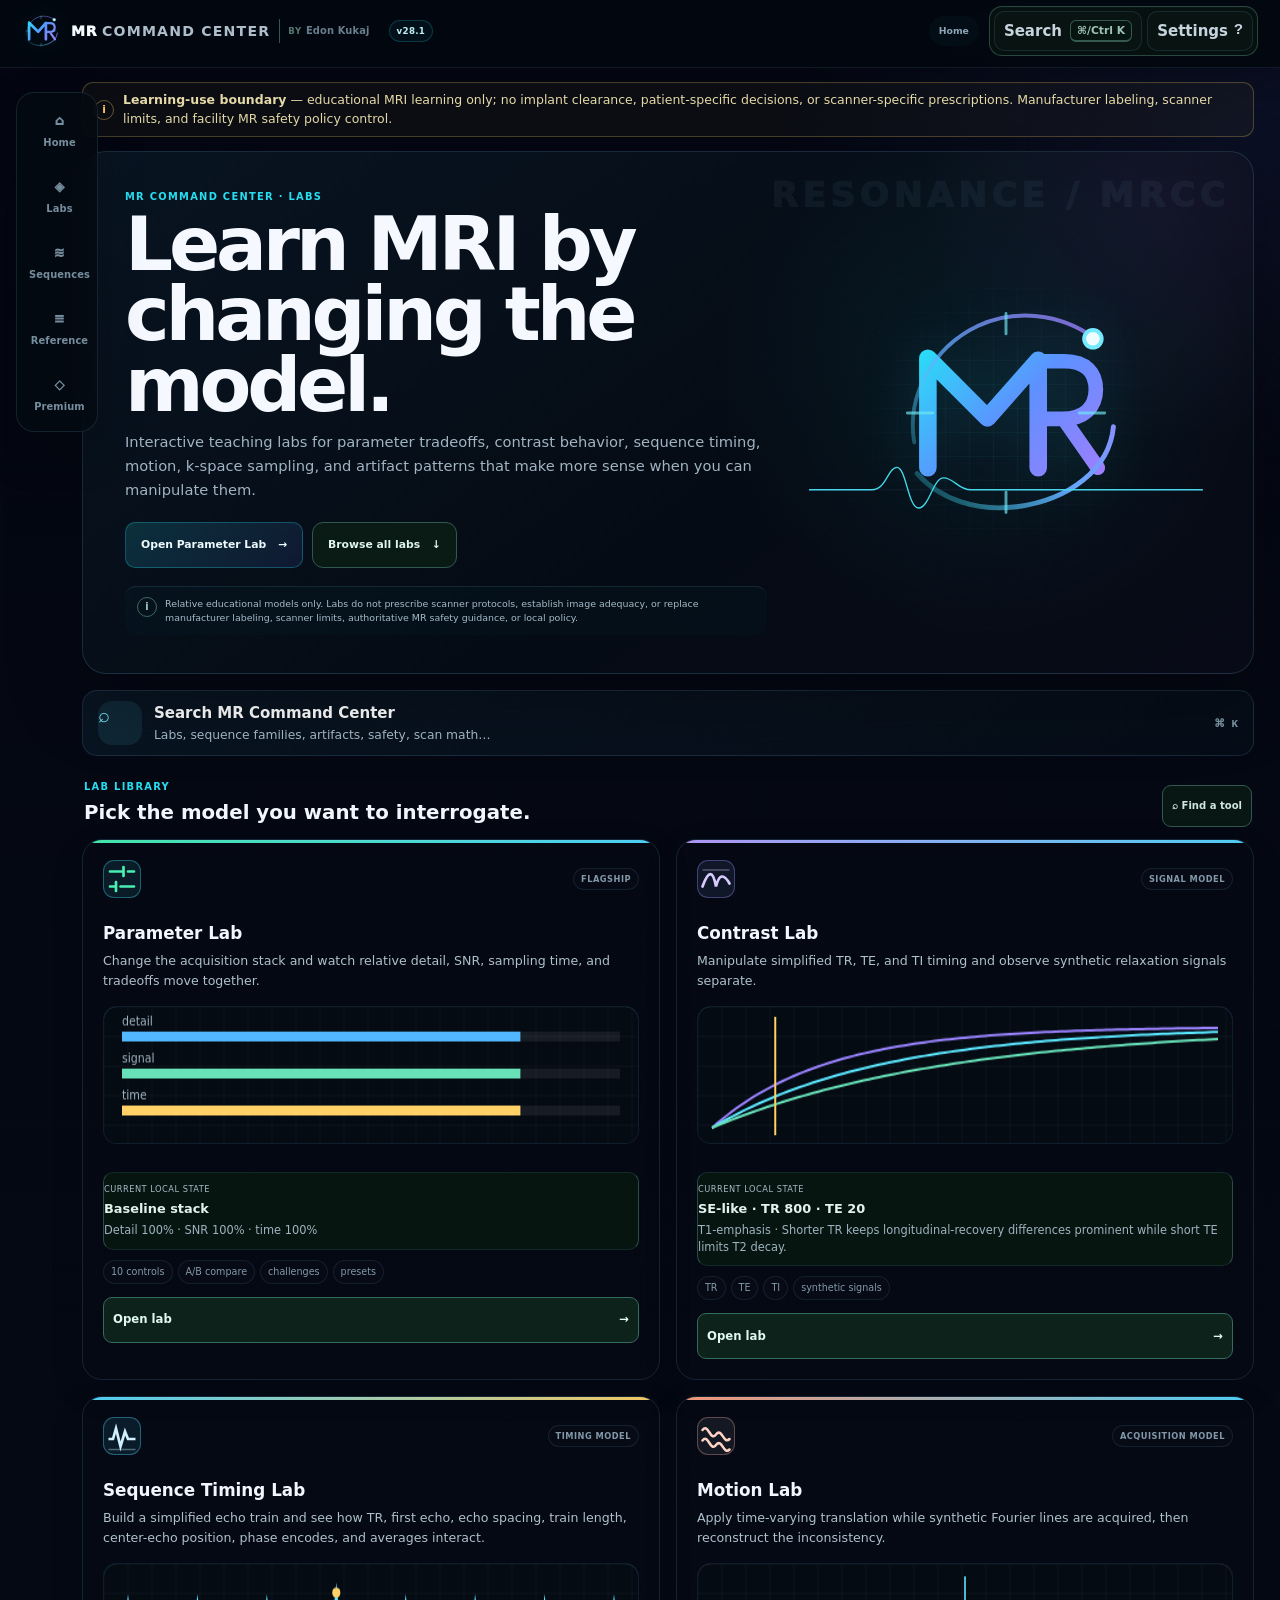
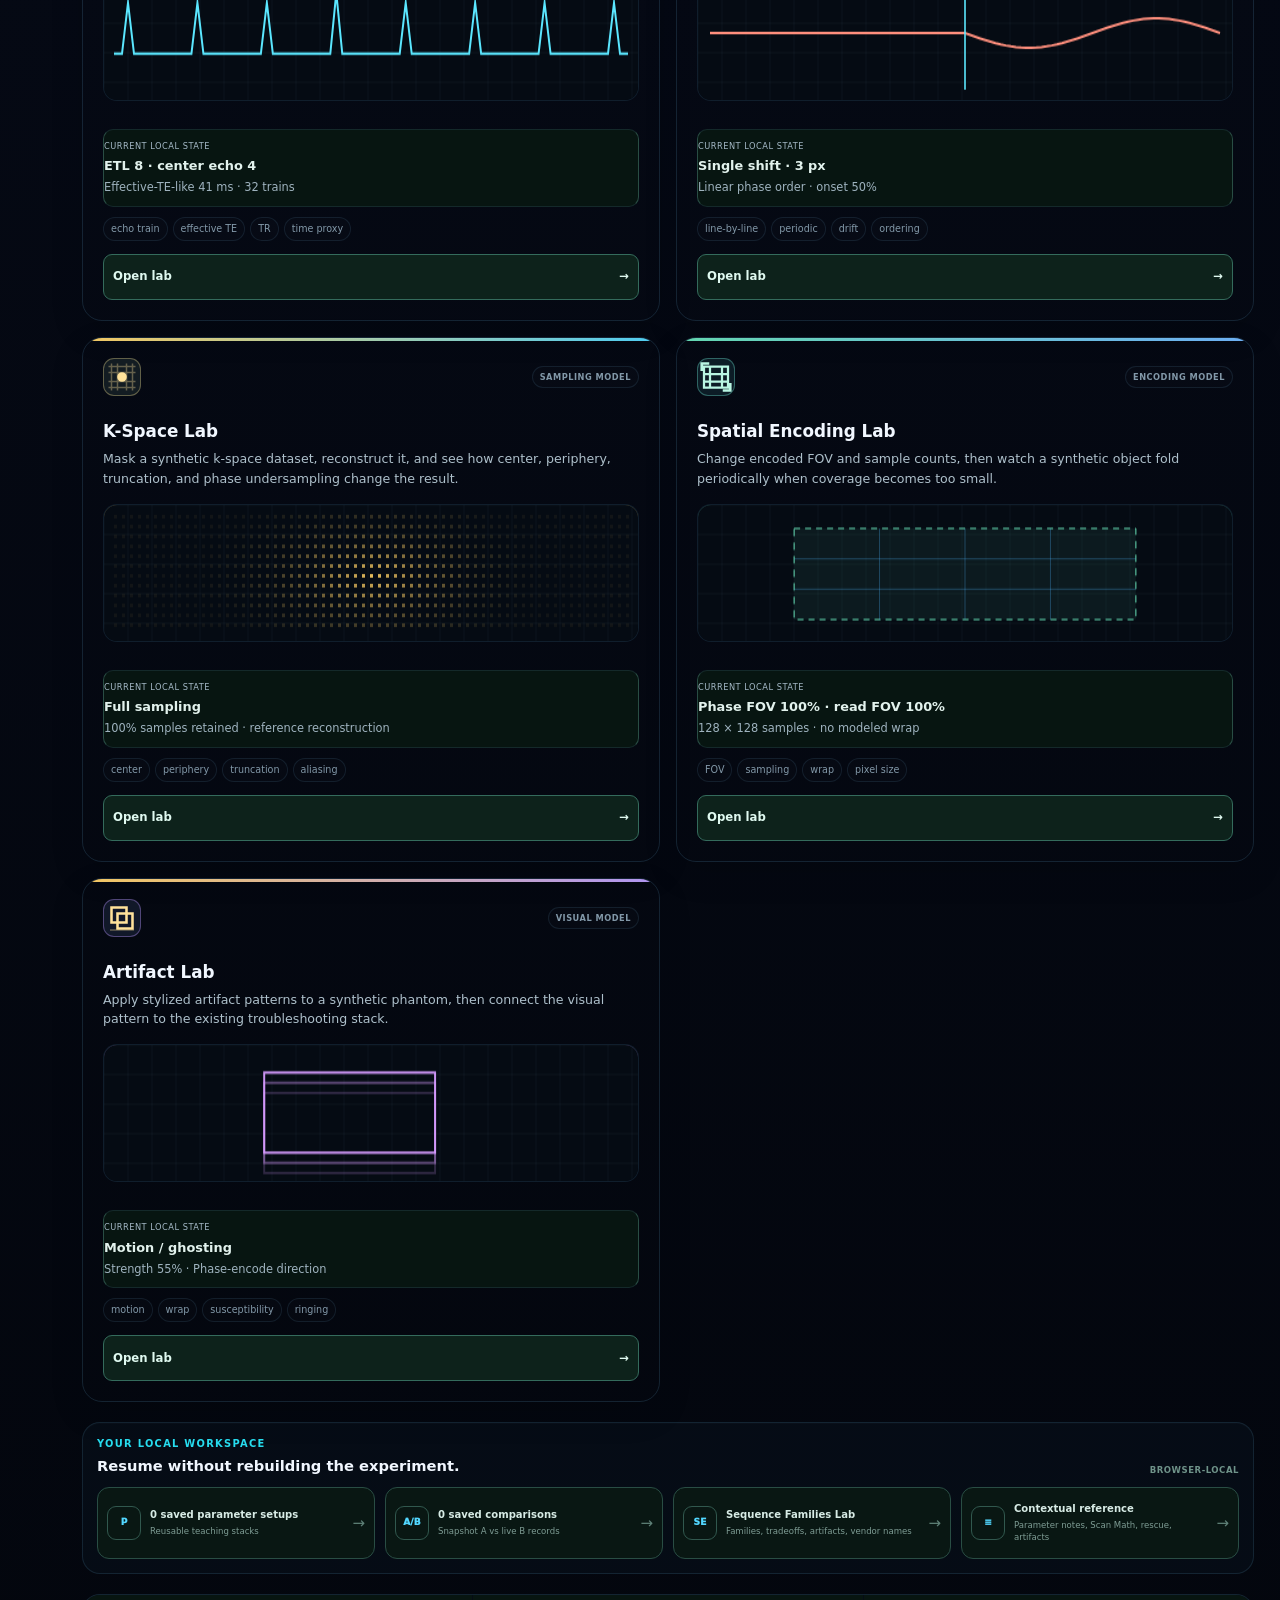
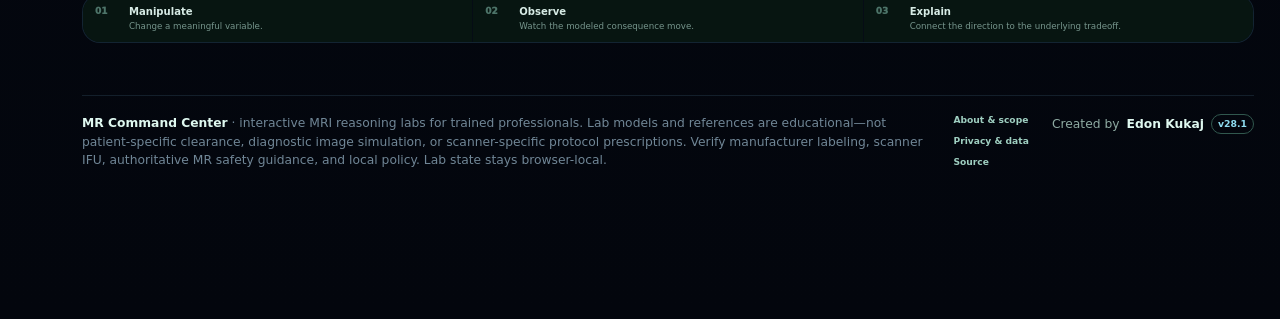
==== commit 645a3ff2: "design: clarify MRCC visual hierarchy and opened workspaces Add a reversible UX hierarchy layer that" ====
--- a/index.html
+++ b/index.html
@@ -32,6 +32,7 @@
 <link rel="alternate icon" href="/brand-mark.svg" type="image/svg+xml" />
 <link rel="stylesheet" href="/app.css?v=28.1" />
 <link rel="stylesheet" href="/signal-frame.css?v=28.1" />
+<link rel="stylesheet" href="/ux-refresh.css?v=28.1" />
 </head>
 <body class="nav-home">
 <a class="skiplink" href="#mainContent">Skip to main content</a><div class="sr-only" id="routeAnnouncer" role="status" aria-live="polite" aria-atomic="true"></div>
--- a/ux-refresh.css
+++ b/ux-refresh.css
@@ -0,0 +1,559 @@
+/* MR Command Center — UX hierarchy pass
+   Additive visual/layout layer over v28.1 Signal Frame.
+   Goal: put the experiment and live result first, keep related information together,
+   and reduce equal-weight visual noise without changing application logic. */
+
+:root{
+  --ux-content:1480px;
+  --ux-gap:16px;
+  --ux-radius:20px;
+  --ux-panel:rgba(8,18,30,.94);
+  --ux-panel-strong:rgba(10,24,38,.97);
+  --ux-panel-quiet:rgba(255,255,255,.012);
+  --ux-line:rgba(126,196,239,.11);
+  --ux-line-strong:rgba(126,211,255,.23);
+  --ux-copy:#a8bbc8;
+  --ux-dim:#7f95a4;
+  --ux-shadow:0 22px 58px rgba(0,0,0,.20);
+}
+
+html{scroll-padding-top:148px}
+body{overflow-x:hidden}
+.shell,.topin{max-width:var(--ux-content)!important}
+main.shell{padding-bottom:74px!important}
+.section [id],.sequence-family-lab [id]{scroll-margin-top:148px}
+
+/* Global chrome: clearer orientation, less decorative competition. */
+.topbar{
+  background:rgba(3,8,16,.92)!important;
+  border-bottom-color:rgba(126,196,239,.10)!important;
+  box-shadow:0 8px 28px rgba(0,0,0,.16)!important
+}
+.topin{min-height:62px!important}
+.routechip{
+  padding:6px 10px!important;
+  border-color:rgba(126,211,255,.16)!important;
+  background:rgba(39,221,239,.025)!important
+}
+.workspace-rail{
+  width:82px!important;
+  padding:8px!important;
+  gap:8px!important;
+  border-radius:18px!important;
+  background:rgba(4,10,18,.80)!important;
+  box-shadow:0 18px 48px rgba(0,0,0,.20)!important
+}
+.workspace-rail button{
+  min-height:58px!important;
+  border-radius:12px!important
+}
+.workspace-rail button small{font-size:.66rem!important;letter-spacing:.01em}
+.workspace-rail button.active{box-shadow:inset 0 0 0 1px rgba(39,221,239,.025)!important}
+
+/* Home: reduce hero dominance so choices appear sooner and give cards breathing room. */
+.labs-home{max-width:1360px;margin-inline:auto}
+.labs-home-hero{
+  min-height:340px!important;
+  grid-template-columns:minmax(0,1.22fr) minmax(290px,.78fr)!important;
+  gap:34px!important;
+  padding:38px 42px!important;
+  border-radius:24px!important;
+  box-shadow:0 26px 76px rgba(0,0,0,.25)!important
+}
+.labs-home-copy h1{
+  font-size:clamp(2.55rem,4.65vw,4.55rem)!important;
+  max-width:760px!important;
+  line-height:.97!important
+}
+.labs-home-copy>p{
+  max-width:680px!important;
+  font-size:.98rem!important;
+  line-height:1.64!important
+}
+.labs-home-actions{gap:9px!important;flex-wrap:wrap}
+.labs-home-actions button{min-height:46px!important;padding-inline:15px!important}
+.labs-home-boundary{
+  max-width:690px;
+  padding:10px 12px!important;
+  border-radius:11px!important;
+  background:rgba(39,221,239,.018)!important
+}
+.v27-resonance-scene{min-height:190px!important}
+.v27-resonance-logo{width:min(250px,72%)!important}
+.v27-home-search{
+  min-height:62px!important;
+  margin:16px 0 24px!important;
+  border-radius:15px!important;
+  box-shadow:none!important
+}
+.labs-library-head{margin:24px 2px 12px!important}
+.labs-library-head h2{font-size:1.32rem!important}
+.labs-library{
+  grid-template-columns:repeat(2,minmax(0,1fr))!important;
+  gap:16px!important
+}
+.lab-home-card{
+  min-height:0!important;
+  padding:20px!important;
+  border-radius:20px!important;
+  box-shadow:0 12px 34px rgba(0,0,0,.12)!important
+}
+.lab-home-card:hover,.lab-home-card:focus-within{
+  transform:translateY(-2px)!important;
+  box-shadow:0 22px 54px rgba(0,0,0,.21)!important
+}
+.lab-home-card-copy h3{margin-top:15px!important;font-size:1.12rem!important}
+.lab-home-card-copy p{font-size:.84rem!important;line-height:1.58!important}
+.v27-home-preview{
+  height:138px!important;
+  margin:15px 0 11px!important;
+  border-radius:14px!important
+}
+.v27-home-preview canvas{height:138px!important}
+.lab-home-state{
+  padding:10px 0!important;
+  border-top:1px solid var(--ux-line)!important;
+  border-bottom:1px solid var(--ux-line)!important
+}
+.lab-home-state b{font-size:.86rem!important}
+.lab-home-state span{font-size:.76rem!important;line-height:1.45!important}
+.lab-home-tags{gap:5px!important;margin-top:10px!important}
+.lab-home-tags span{padding:4px 7px!important;font-size:.64rem!important}
+.lab-home-open{margin-top:13px!important;min-height:46px!important}
+.labs-home-work,.labs-principle-strip{margin-top:20px!important;border-radius:18px!important}
+.labs-home-work-grid{gap:10px!important}
+.labs-home-work-grid button{min-height:72px!important;border-radius:12px!important}
+
+/* Lab workspace: establish a predictable hierarchy.
+   1) navigation  2) title/boundary  3) controls + live result  4) deeper analysis. */
+.section.active-section,.sequence-family-lab{max-width:1360px;margin-left:auto!important;margin-right:auto!important}
+.v27-lab-switcher{
+  top:70px!important;
+  margin:8px 0 14px!important;
+  padding:6px!important;
+  gap:5px!important;
+  border-radius:13px!important;
+  box-shadow:0 10px 30px rgba(0,0,0,.14)!important
+}
+.v27-lab-switcher button{
+  min-height:44px!important;
+  padding:5px 10px!important;
+  border-radius:9px!important
+}
+.section-head{
+  display:grid!important;
+  grid-template-columns:minmax(0,1.05fr) minmax(280px,.75fr)!important;
+  gap:26px!important;
+  align-items:end!important;
+  min-height:0!important;
+  margin:0 0 12px!important;
+  padding:20px 22px!important;
+  border-radius:18px!important;
+  background:linear-gradient(145deg,rgba(8,19,31,.82),rgba(5,11,20,.88))!important;
+  border-color:color-mix(in srgb,var(--sf-accent,var(--sf-cyan)) 15%,var(--ux-line))!important
+}
+.section-head h2{
+  font-size:clamp(1.72rem,2.65vw,2.38rem)!important;
+  line-height:1.05!important
+}
+.section-head>p{
+  margin:0!important;
+  max-width:520px!important;
+  justify-self:end;
+  color:#96aab8!important;
+  font-size:.84rem!important;
+  line-height:1.58!important
+}
+.section-head:after{opacity:.08!important}
+:is(.contrast-boundary,.timing-boundary,.motion-boundary,.kspace-boundary,.spatial-boundary,.artifact-lab-boundary,.seqfam-boundary){
+  margin-bottom:16px!important;
+  padding:9px 12px!important;
+  border-radius:10px!important;
+  background:rgba(255,255,255,.009)!important;
+  color:#8298a7!important;
+  font-size:.70rem!important
+}
+:is(.contrast-boundary,.timing-boundary,.motion-boundary,.kspace-boundary,.spatial-boundary,.artifact-lab-boundary,.seqfam-boundary) b{
+  color:#aec5d2!important
+}
+
+/* Primary experiment surfaces. */
+.contrast-layout,.timing-layout,.motion-layout,.artifact-lab-grid{
+  grid-template-columns:minmax(330px,.72fr) minmax(0,1.28fr)!important;
+  gap:var(--ux-gap)!important;
+  align-items:start!important
+}
+.kspace-layout,.spatial-layout{
+  display:grid!important;
+  grid-template-columns:minmax(330px,.72fr) minmax(0,1.28fr)!important;
+  gap:var(--ux-gap)!important;
+  align-items:start!important
+}
+.kspace-layout>.kspace-controls-card,
+.spatial-layout>.spatial-controls-card{
+  grid-column:1!important;
+  grid-row:1 / span 2!important
+}
+.kspace-layout>.kspace-output-card,
+.spatial-layout>.spatial-output-card{grid-column:2!important}
+:is(.contrast-layout,.timing-layout,.motion-layout,.kspace-layout,.spatial-layout,.artifact-lab-grid)>.card{
+  padding:18px!important;
+  border-radius:18px!important
+}
+:is(.contrast-controls-card,.timing-controls-card,.motion-controls-card,.kspace-controls-card,.spatial-controls-card,.artifact-lab-controls,#paramControlsCard){
+  background:linear-gradient(155deg,rgba(8,19,30,.95),rgba(5,12,20,.97))!important;
+  border-color:var(--ux-line)!important
+}
+:is(.contrast-output-card,.timing-output-card,.motion-output-card,.kspace-output-card,.spatial-output-card,.artifact-lab-canvas-card,#paramModelCard,.seqfam-detail){
+  border-color:color-mix(in srgb,var(--sf-accent,var(--sf-cyan)) 30%,var(--ux-line))!important;
+  background:
+    radial-gradient(440px circle at 68% 10%,color-mix(in srgb,var(--sf-accent,var(--sf-cyan)) 7%,transparent),transparent 64%),
+    linear-gradient(150deg,rgba(9,23,37,.98),rgba(5,12,21,.98))!important;
+  box-shadow:var(--ux-shadow)!important
+}
+:is(.contrast-card-head,.timing-card-head,.motion-card-head,.kspace-card-head,.spatial-card-head,.artifact-lab-card-head){
+  min-height:48px;
+  margin-bottom:13px!important;
+  padding-bottom:11px!important
+}
+:is(.contrast-card-head,.timing-card-head,.motion-card-head,.kspace-card-head,.spatial-card-head,.artifact-lab-card-head) h3{
+  font-size:1.02rem!important
+}
+:is(.contrast-slider,.timing-slider,.motion-slider,.kspace-slider,.spatial-slider,.artifact-lab-slider){
+  padding-block:9px!important
+}
+:is(.contrast-presets,.timing-presets,.motion-presets,.kspace-presets,.spatial-presets,.artifact-lab-presets){
+  gap:7px!important;
+  margin-top:12px!important
+}
+:is(.contrast-presets,.timing-presets,.motion-presets,.kspace-presets,.spatial-presets,.artifact-lab-presets) button{
+  min-height:54px!important;
+  border-radius:10px!important;
+  background:rgba(255,255,255,.012)!important
+}
+.kspace-layout .kspace-canvas-shell,
+.spatial-layout .spatial-canvas-shell{max-width:540px!important;margin-inline:auto!important}
+.motion-images{gap:12px!important}
+.motion-image-shell{border-radius:13px!important}
+
+/* Keep live readouts visually adjacent and scan-friendly. */
+:is(.contrast-summary,.timing-summary,.motion-summary,.kspace-readouts,.spatial-readouts){
+  gap:8px!important;
+  margin-top:12px!important
+}
+:is(.contrast-summary,.timing-summary,.motion-summary,.kspace-readouts,.spatial-readouts)>div{
+  min-height:84px!important;
+  padding:11px 12px!important;
+  border-radius:11px!important
+}
+:is(.contrast-summary,.timing-summary,.motion-summary,.kspace-readouts,.spatial-readouts) small{
+  font-size:.62rem!important;
+  letter-spacing:.05em!important
+}
+:is(.contrast-summary,.timing-summary,.motion-summary,.kspace-readouts,.spatial-readouts) b{
+  font-size:.9rem!important
+}
+
+/* Secondary analysis: quieter than the live workspace; challenges become a clear next step. */
+.contrast-deep-grid,.timing-deep-grid,.motion-deep-grid,.kspace-deep-grid,.spatial-deep-grid,.artifact-deep-grid{
+  gap:14px!important;
+  margin-top:20px!important;
+  align-items:start!important
+}
+.contrast-deep-grid>.card,.timing-deep-grid>.card,.motion-deep-grid>.card,
+.kspace-deep-grid>.card,.spatial-deep-grid>.card,.artifact-deep-grid>.card{
+  padding:17px!important;
+  background:linear-gradient(150deg,rgba(8,18,29,.82),rgba(5,11,19,.88))!important;
+  border-color:var(--ux-line)!important;
+  box-shadow:none!important
+}
+:is(.contrast-challenge-card,.timing-challenge-card,.motion-challenge-card,.kspace-challenge-card,.spatial-challenge-card,.artifact-challenge-card){
+  grid-column:1 / -1!important;
+  margin-top:0!important;
+  border-color:color-mix(in srgb,var(--sf-accent,var(--sf-cyan)) 24%,var(--ux-line))!important
+}
+:is(.contrast-curve-panel,.contrast-decomp-row,.timing-equation-card,.motion-image-panel,.kspace-energy-summary>div,.kspace-psf-stats>div,.spatial-axis-card,.spatial-causal-cards>div){
+  border-radius:10px!important
+}
+
+/* Parameter Lab: controls and modeled result stay paired; workspace utilities recede. */
+#sandbox>.grid2:has(#paramControlsCard){
+  grid-template-columns:minmax(360px,.78fr) minmax(0,1.22fr)!important;
+  gap:16px!important;
+  align-items:start!important
+}
+#paramControlsCard,#paramModelCard{padding:18px!important;border-radius:18px!important}
+.parameter-jumps{
+  top:130px!important;
+  margin:-2px 0 12px!important;
+  padding:7px!important;
+  border-radius:10px!important;
+  background:rgba(5,12,20,.90)!important;
+  box-shadow:0 8px 24px rgba(0,0,0,.12)!important
+}
+.parameter-jumps button{padding:6px 9px!important;font-size:.68rem!important}
+.lab-continuity{
+  margin-bottom:12px!important;
+  padding:11px 13px!important;
+  border-radius:12px!important;
+  background:rgba(255,255,255,.009)!important
+}
+.lab-challenge-launcher,.parameter-goal-panel,.parameter-challenge-panel{
+  margin-bottom:14px!important;
+  border-radius:14px!important
+}
+.lab-challenge-options{gap:7px!important}
+.lab-challenge-options button{min-height:68px!important;border-radius:10px!important}
+.parameter-goal-tabs{gap:6px!important}
+.parameter-goal-tabs button{min-height:40px!important}
+.param-group{margin-bottom:10px!important}
+.param-group-title{padding:9px 10px!important}
+.sliderline{min-height:42px!important}
+.comparegrid{gap:8px!important}
+.comparecard{min-height:82px!important;border-radius:11px!important}
+
+/* Sequence Families: library first, detail and builders read as one focused workbench. */
+.sequence-family-lab .seqfam-hero{
+  margin-bottom:14px!important;
+  border-radius:18px!important;
+  box-shadow:none!important
+}
+.seqfam-toolbar{margin-bottom:12px!important;border-radius:14px!important}
+.seqfam-grid{
+  grid-template-columns:repeat(3,minmax(0,1fr))!important;
+  gap:12px!important
+}
+.seqfam-family-card{min-height:120px!important;padding:13px!important}
+.seqfam-detail{margin-top:16px!important;padding:20px!important;border-radius:18px!important}
+.seqfam-lab-grid{gap:14px!important}
+:is(.seqfam-anatomy-lab,.seqfam-dna-builder,.seqfam-translator,.seqfam-compare,.seqfam-challenge,.seqfam-map){
+  padding:17px!important;
+  border-radius:16px!important
+}
+.seqfam-dna-controls{gap:8px!important}
+.seqfam-dna-results{gap:9px!important}
+
+/* Reference: pair the actionable checklist/calculator with its closest explanation. */
+.reference-tool-section>.grid2,
+.reference-tool-section>.grid3,
+.reference-tool-section>.rescue-shell{
+  gap:16px!important;
+  align-items:start!important
+}
+.reference-tool-section>.grid2>.card,
+.reference-tool-section>.grid3>.card,
+.reference-tool-section>.rescue-shell>.card{
+  padding:18px!important;
+  border-radius:16px!important
+}
+.reference-tool-section>.section-head{
+  margin-bottom:14px!important;
+  padding:18px 20px!important
+}
+.check{min-height:48px!important;padding:10px 11px!important}
+.check span{line-height:1.45!important}
+
+/* Premium hub: less card density, clearer preview/challenge relationship. */
+.premium-zone{max-width:1360px;margin-inline:auto!important;padding:22px!important;border-radius:22px!important}
+.premium-grid{
+  grid-template-columns:repeat(2,minmax(0,1fr))!important;
+  gap:14px!important
+}
+.premium-card{min-height:300px!important;padding:18px!important;border-radius:17px!important}
+.premium-card h3{font-size:1.02rem!important}
+.premium-card p,.premium-feature-list li{font-size:.78rem!important;line-height:1.5!important}
+.premium-challenge-zone{margin:16px 0!important}
+.premium-challenge-card{padding:17px!important;border-radius:15px!important}
+
+/* Opened/clickable surfaces: one modal language, more room, anchored hierarchy. */
+.paletteback,.prefsback,.premiumback,.v27-hubback{
+  padding:5vh 18px 18px!important;
+  background:rgba(1,4,10,.78)!important;
+  backdrop-filter:blur(16px) saturate(1.05)!important
+}
+.palette{
+  width:min(900px,calc(100vw - 36px))!important;
+  max-height:86dvh!important;
+  border-radius:23px!important;
+  border-color:var(--ux-line-strong)!important;
+  box-shadow:0 34px 110px rgba(0,0,0,.52)!important
+}
+.palettehead{padding:18px 20px 12px!important}
+.paletteinput{margin:0 18px!important;min-height:50px!important;border-radius:12px!important}
+.palettefilters{padding:10px 18px 8px!important;gap:7px!important}
+.palettefilters button{min-height:32px!important;padding:5px 10px!important}
+.palhint{padding-inline:18px!important}
+.palresults{max-height:58dvh!important;padding:10px 12px 16px!important}
+.palitem{
+  display:grid!important;
+  grid-template-columns:42px minmax(0,1fr) auto!important;
+  gap:12px!important;
+  min-height:64px!important;
+  padding:10px 12px!important;
+  border-radius:12px!important
+}
+.palitem+.palitem{margin-top:3px}
+.palcopy small{line-height:1.4!important}
+
+.prefs{
+  width:min(980px,calc(100vw - 36px))!important;
+  max-height:88dvh!important;
+  padding:20px!important;
+  border-radius:23px!important;
+  border-color:var(--ux-line-strong)!important;
+  box-shadow:0 34px 110px rgba(0,0,0,.52)!important
+}
+.prefs-head{
+  position:sticky;
+  top:-20px;
+  z-index:4;
+  margin:-20px -20px 0!important;
+  padding:18px 20px 14px!important;
+  border-bottom:1px solid var(--ux-line)!important;
+  background:rgba(7,16,28,.96)!important;
+  backdrop-filter:blur(16px)
+}
+.prefs-grid{
+  grid-template-columns:repeat(2,minmax(0,1fr))!important;
+  gap:12px!important;
+  margin-top:14px!important
+}
+.pref-card{padding:15px!important;border-radius:13px!important}
+.pref-card p{font-size:.76rem!important;line-height:1.5!important}
+.v27-advanced-settings{grid-column:1/-1!important}
+.shortcut-grid{grid-template-columns:repeat(2,minmax(0,1fr))!important;gap:8px!important}
+
+.premiummodal{
+  width:min(1040px,calc(100vw - 36px))!important;
+  max-height:89dvh!important;
+  border-radius:23px!important;
+  border-color:rgba(158,124,247,.28)!important;
+  box-shadow:0 34px 110px rgba(0,0,0,.55)!important
+}
+.premiummodal-head{
+  position:sticky;
+  top:0;
+  z-index:5;
+  padding:17px 20px!important;
+  background:rgba(8,15,28,.96)!important;
+  backdrop-filter:blur(16px);
+  border-bottom-color:rgba(158,124,247,.15)!important
+}
+.premiummodal-body{padding:20px!important}
+.premium-summary{margin-bottom:14px!important}
+:is(.diffusion-preview-grid,.parallel-preview-grid,.rf-preview-grid,.gradient-preview-grid,.offres-preview-grid){
+  grid-template-columns:minmax(300px,.82fr) minmax(0,1.18fr)!important;
+  gap:16px!important;
+  align-items:start!important
+}
+
+.v27-hub{
+  width:min(900px,calc(100vw - 36px))!important;
+  max-height:88dvh!important;
+  padding:20px!important;
+  border-radius:23px!important;
+  border-color:var(--ux-line-strong)!important;
+  box-shadow:0 34px 110px rgba(0,0,0,.52)!important
+}
+.v27-hub-grid{gap:10px!important}
+.v27-hub-grid button{min-height:86px!important;padding:13px!important;border-radius:13px!important}
+
+/* Desktop density safeguards. */
+@media (min-width:981px){
+  .contrast-deep-grid{grid-template-columns:minmax(0,1.16fr) minmax(320px,.84fr)!important}
+  .timing-deep-grid,.artifact-deep-grid{grid-template-columns:repeat(2,minmax(0,1fr))!important}
+  .motion-deep-grid{grid-template-columns:minmax(0,1.05fr) minmax(0,.95fr)!important}
+  .kspace-deep-grid,.spatial-deep-grid{grid-template-columns:minmax(0,1.08fr) minmax(320px,.92fr)!important}
+}
+
+/* Medium screens: preserve relationship without forcing three narrow columns. */
+@media (max-width:1180px){
+  .labs-home-hero{grid-template-columns:minmax(0,1fr) minmax(250px,.62fr)!important;padding:32px!important}
+  .seqfam-grid{grid-template-columns:repeat(2,minmax(0,1fr))!important}
+  .section-head{grid-template-columns:minmax(0,1fr) minmax(240px,.7fr)!important}
+}
+@media (max-width:980px){
+  html{scroll-padding-top:118px}
+  .section [id],.sequence-family-lab [id]{scroll-margin-top:118px}
+  .section-head{grid-template-columns:1fr!important;gap:8px!important}
+  .section-head>p{justify-self:start!important;max-width:760px!important}
+  .contrast-layout,.timing-layout,.motion-layout,.kspace-layout,.spatial-layout,.artifact-lab-grid,
+  #sandbox>.grid2:has(#paramControlsCard){
+    grid-template-columns:1fr!important
+  }
+  .kspace-layout>.kspace-controls-card,.spatial-layout>.spatial-controls-card,
+  .kspace-layout>.kspace-output-card,.spatial-layout>.spatial-output-card{
+    grid-column:1!important;
+    grid-row:auto!important
+  }
+  .parameter-jumps{top:118px!important}
+  .premium-grid{grid-template-columns:1fr!important}
+  :is(.diffusion-preview-grid,.parallel-preview-grid,.rf-preview-grid,.gradient-preview-grid,.offres-preview-grid){
+    grid-template-columns:1fr!important
+  }
+}
+
+/* Mobile: convert overlays to comfortable sheets and remove unnecessary visual height. */
+@media (max-width:760px){
+  main.shell{padding-left:12px!important;padding-right:12px!important;padding-bottom:88px!important}
+  .labs-home-hero{
+    grid-template-columns:1fr!important;
+    min-height:0!important;
+    gap:14px!important;
+    padding:24px 18px!important;
+    border-radius:19px!important
+  }
+  .labs-home-copy h1{font-size:clamp(2.25rem,12vw,3.45rem)!important;line-height:.96!important}
+  .labs-home-copy>p{font-size:.9rem!important}
+  .v27-resonance-scene{min-height:140px!important}
+  .v27-resonance-logo{width:min(190px,58%)!important}
+  .v27-home-search{min-height:58px!important;margin:12px 0 18px!important}
+  .labs-library{grid-template-columns:1fr!important;gap:12px!important}
+  .lab-home-card{padding:16px!important;border-radius:16px!important}
+  .v27-home-preview,.v27-home-preview canvas{height:122px!important}
+  .section-head{padding:17px 15px!important;border-radius:15px!important}
+  .section-head h2{font-size:clamp(1.48rem,7.4vw,2rem)!important}
+  .section-head>p{font-size:.79rem!important}
+  .v27-lab-switcher{top:60px!important;margin-inline:-3px!important}
+  .v27-lab-switcher button{min-width:96px!important}
+  :is(.contrast-layout,.timing-layout,.motion-layout,.kspace-layout,.spatial-layout,.artifact-lab-grid)>.card,
+  #paramControlsCard,#paramModelCard{padding:15px!important;border-radius:15px!important}
+  .contrast-deep-grid,.timing-deep-grid,.motion-deep-grid,.kspace-deep-grid,.spatial-deep-grid,.artifact-deep-grid{
+    margin-top:14px!important
+  }
+  .contrast-deep-grid>.card,.timing-deep-grid>.card,.motion-deep-grid>.card,
+  .kspace-deep-grid>.card,.spatial-deep-grid>.card,.artifact-deep-grid>.card{padding:14px!important}
+  .seqfam-grid{grid-template-columns:1fr!important}
+  .premium-zone{padding:14px!important;border-radius:16px!important}
+  .paletteback,.prefsback,.premiumback,.v27-hubback{
+    align-items:flex-end!important;
+    place-items:end center!important;
+    padding:8px!important
+  }
+  .palette,.prefs,.premiummodal,.v27-hub{
+    width:100%!important;
+    max-height:92dvh!important;
+    border-radius:20px 20px 12px 12px!important
+  }
+  .prefs{padding:16px!important}
+  .prefs-head{top:-16px;margin:-16px -16px 0!important;padding:15px 16px 13px!important}
+  .prefs-grid,.shortcut-grid{grid-template-columns:1fr!important}
+  .premiummodal-body{padding:15px!important}
+  .palitem{grid-template-columns:36px minmax(0,1fr)!important}
+  .palcat{display:none!important}
+}
+@media (max-width:520px){
+  .labs-home-actions{display:grid!important;grid-template-columns:1fr!important}
+  .labs-home-actions button{width:100%!important}
+  .labs-home-work-grid{grid-template-columns:1fr!important}
+  .premium-card{padding:15px!important}
+  .kspace-layout .kspace-canvas-shell,.spatial-layout .spatial-canvas-shell{max-width:100%!important}
+}
+
+/* Respect the existing reduced-motion preference after adding hierarchy effects. */
+@media (prefers-reduced-motion:reduce){
+  .lab-home-card,.card,.palitem{transition:none!important}
+}
+body.ui-reduce-motion .lab-home-card,
+body.ui-reduce-motion .card,
+body.ui-reduce-motion .palitem{transition:none!important}
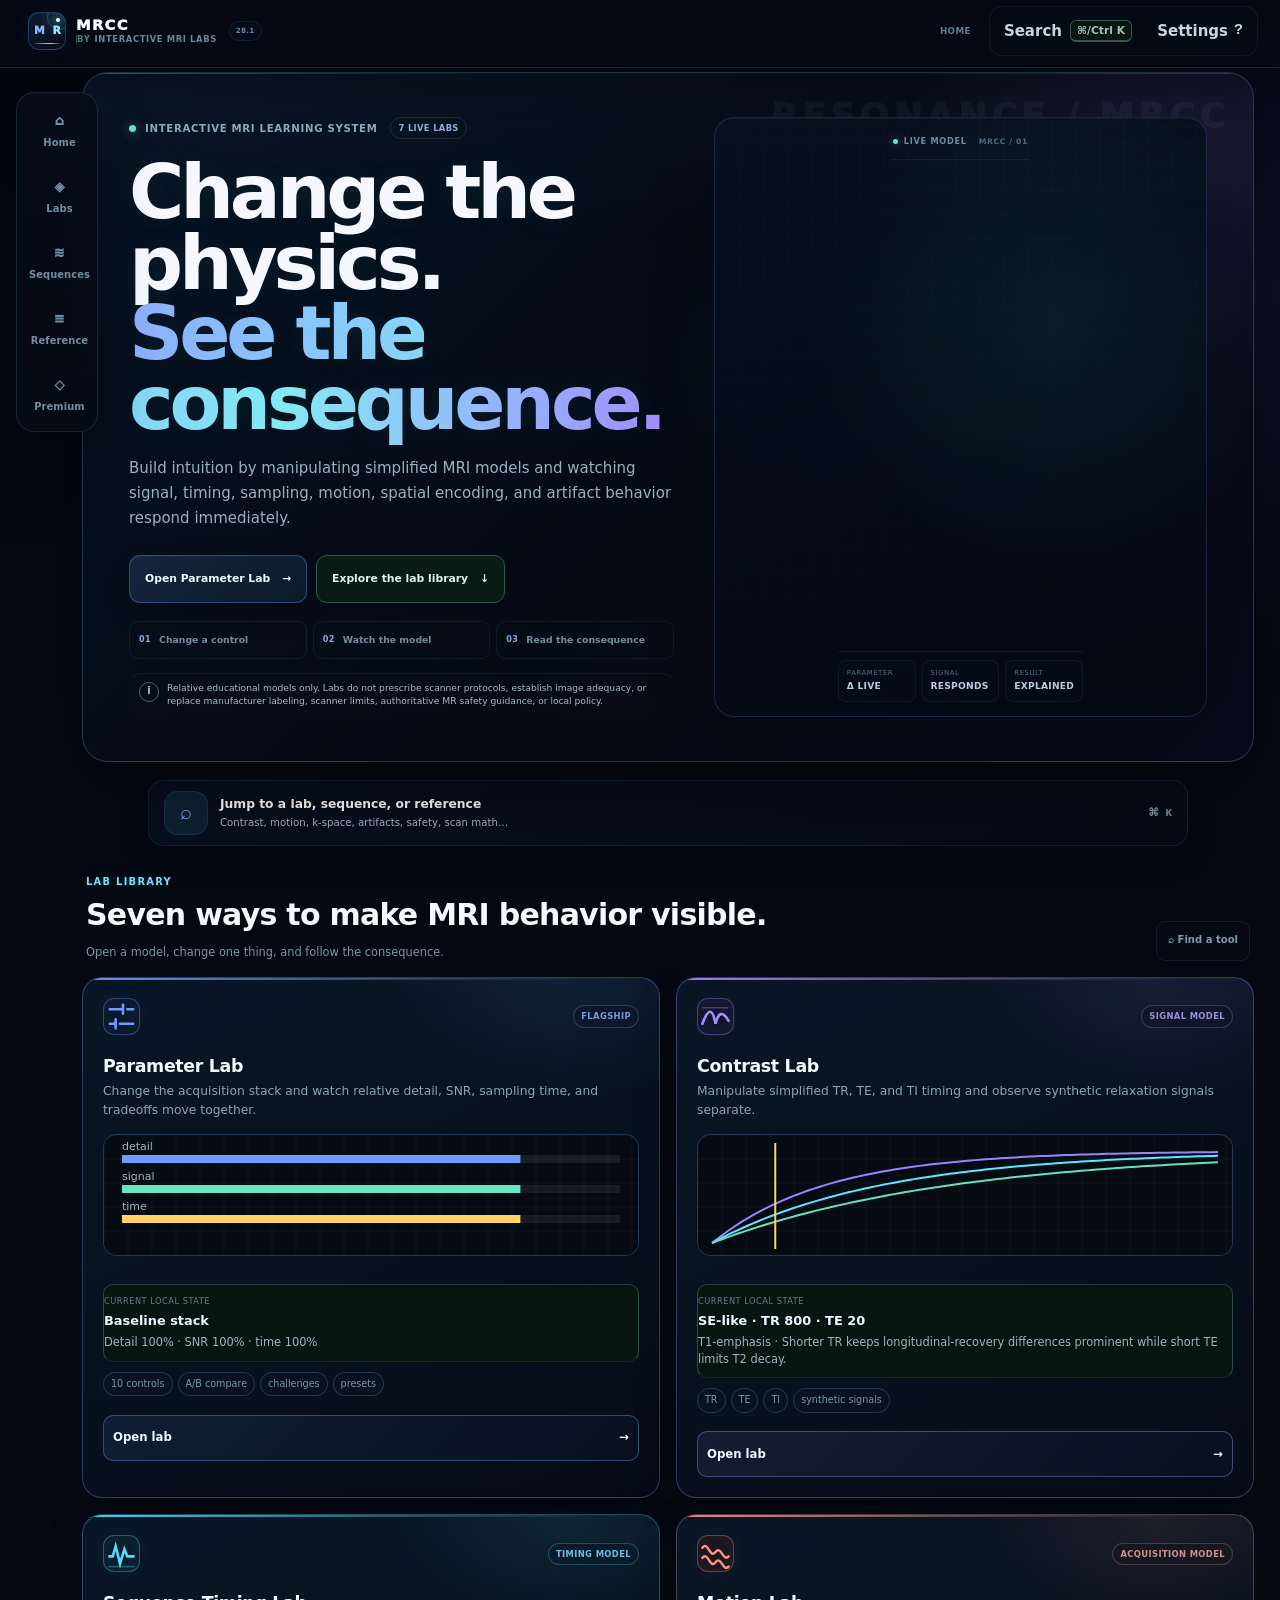
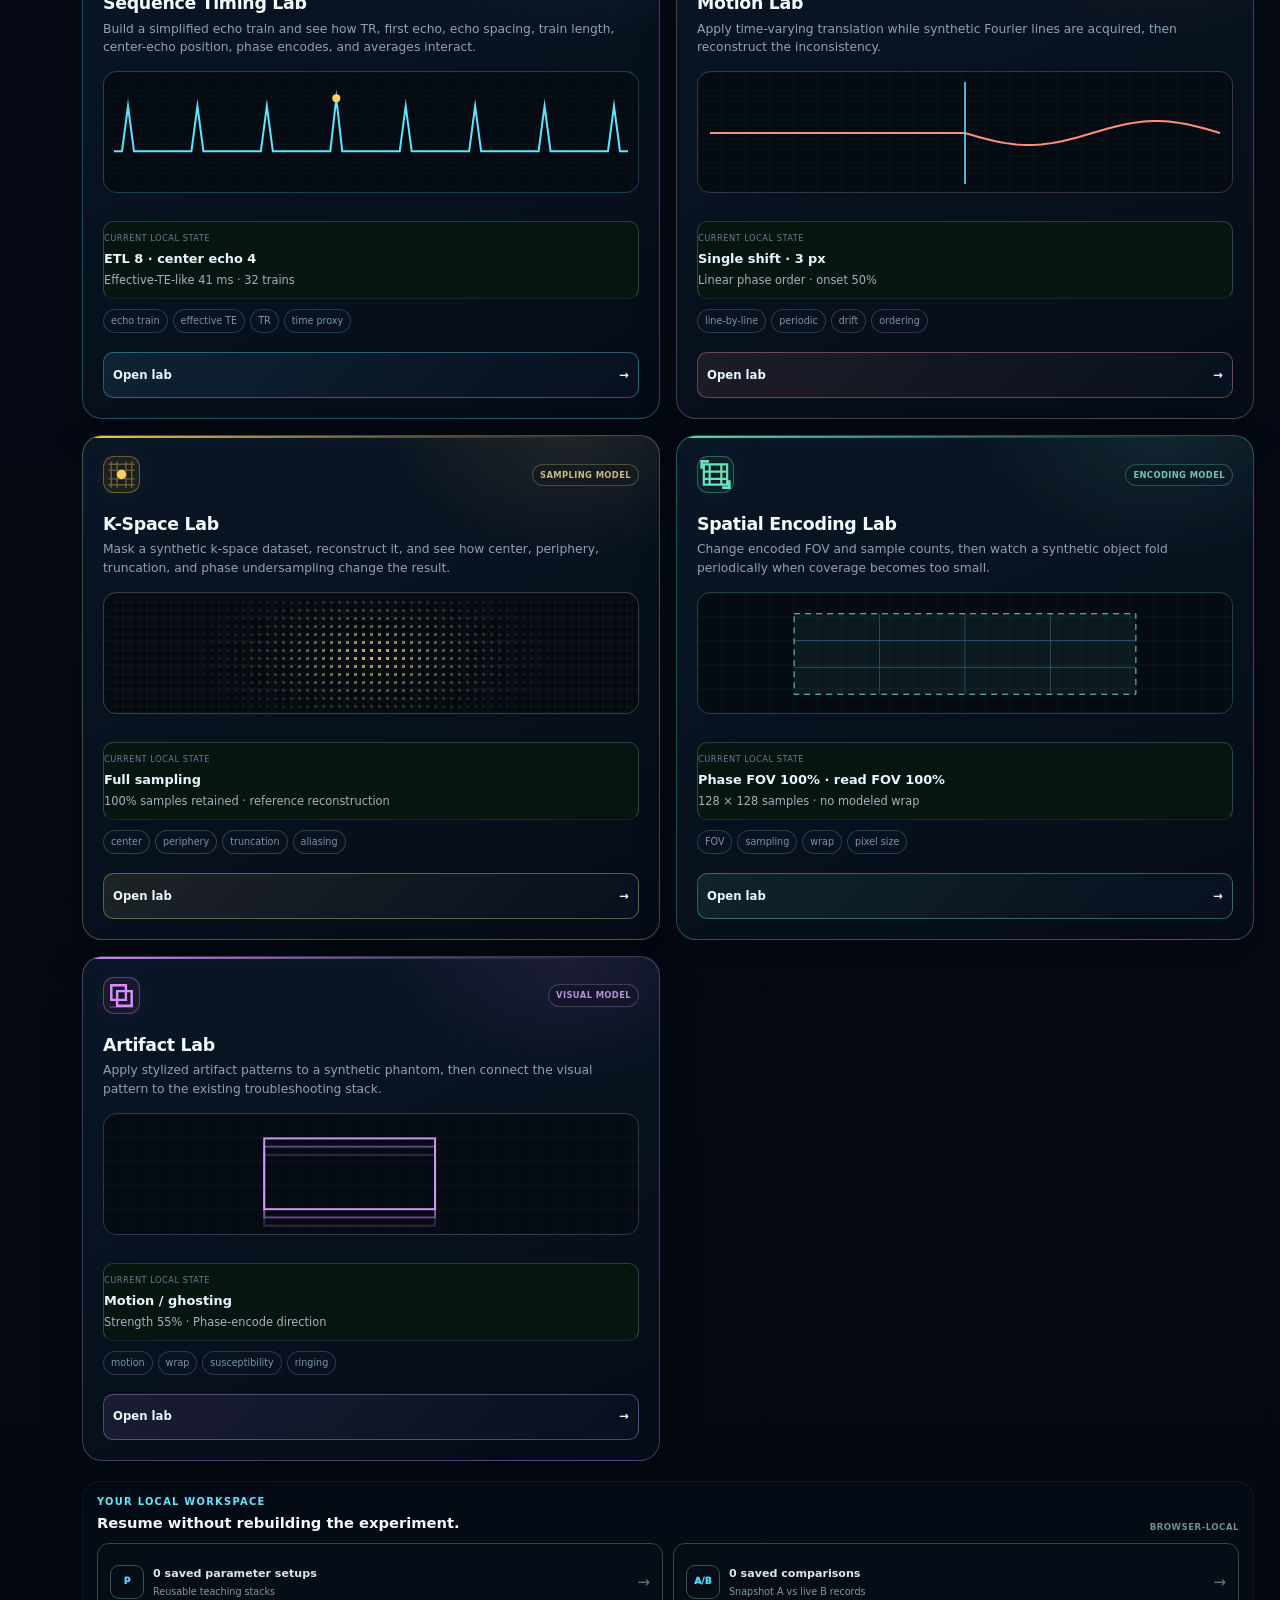
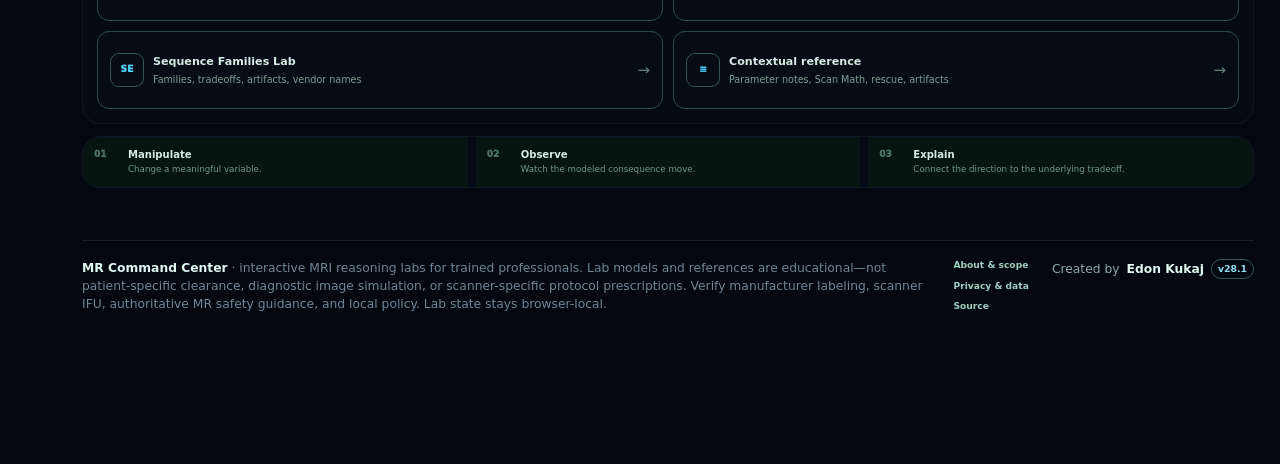
==== commit ff329349: "design: rebuild homepage brand and hero interface" ====
--- a/index.html
+++ b/index.html
@@ -36,7 +36,7 @@
 </head>
 <body class="nav-home">
 <a class="skiplink" href="#mainContent">Skip to main content</a><div class="sr-only" id="routeAnnouncer" role="status" aria-live="polite" aria-atomic="true"></div>
-<header class="topbar"><div class="topin"><a class="brandlockup" href="#" onclick="showHome();return false" aria-label="MR Command Center by Edon Kukaj"><img class="brandmark" id="brandMark" src="/brand-mark.svg" alt=""><span class="brandidentity"><span class="brandname"><span class="brand-mr">MR</span><span class="brand-command">COMMAND CENTER</span></span><span class="brandcredit">Edon Kukaj</span></span><span class="releasebadge" aria-label="Current build version">v28.1</span></a><div class="grow"></div><span class="routechip" id="routeChip" aria-live="polite">Home</span><div class="top-actions" aria-label="Workspace actions"><button class="quickbtn" onclick="openPalette()" aria-label="Search MR Command Center"><span>Search</span><kbd>⌘/Ctrl K</kbd></button><button class="displaybtn" onclick="openPreferences()" aria-label="Open settings and keyboard shortcuts"><span>Settings</span><kbd>?</kbd></button><button class="installbtn" id="installBtn" onclick="promptInstall()" aria-label="Install MR Command Center">Install</button></div></div></header>
+<header class="topbar"><div class="topin"><a class="brandlockup brandlockup-v2" href="#" onclick="showHome();return false" aria-label="MRCC — Interactive MRI Labs"><span class="brand-sigil" aria-hidden="true"><span class="brand-sigil-m">M</span><span class="brand-sigil-r">R</span><i></i></span><span class="brandidentity"><span class="brandname"><span class="brand-mr">MRCC</span></span><span class="brandcredit">Interactive MRI Labs</span></span><span class="releasebadge" aria-label="Current build version">28.1</span></a><div class="grow"></div><span class="routechip" id="routeChip" aria-live="polite">Home</span><div class="top-actions" aria-label="Workspace actions"><button class="quickbtn" onclick="openPalette()" aria-label="Search MR Command Center"><span>Search</span><kbd>⌘/Ctrl K</kbd></button><button class="displaybtn" onclick="openPreferences()" aria-label="Open settings and keyboard shortcuts"><span>Settings</span><kbd>?</kbd></button><button class="installbtn" id="installBtn" onclick="promptInstall()" aria-label="Install MR Command Center">Install</button></div></div></header>
 <main class="shell" id="mainContent">
 <div class="notice compact-notice"><span class="boundary-mark" aria-hidden="true">i</span><span><strong>Learning-use boundary</strong> — educational MRI learning only; no implant clearance, patient-specific decisions, or scanner-specific prescriptions. Manufacturer labeling, scanner limits, and facility MR safety policy control.</span></div>
 <div class="updatebar" id="updateBar" role="status" aria-live="polite"><div><b>Update available</b><p>A newer MR Command Center build is ready.</p></div><button class="updatebtn" onclick="applyAppUpdate()">Update & reload</button></div>
@@ -50,16 +50,26 @@
 <section id="cockpit" class="labs-home" aria-labelledby="cockpitTitle">
   <div class="labs-home-hero">
     <div class="labs-home-copy">
-      <div class="eyebrow">MR Command Center · Labs</div>
-      <h1 id="cockpitTitle">Learn MRI by changing the model.</h1>
-      <p>Interactive teaching labs for parameter tradeoffs, contrast behavior, sequence timing, motion, k-space sampling, and artifact patterns that make more sense when you can manipulate them.</p>
-      <div class="labs-home-actions"><button type="button" class="labs-home-primary" id="homeResumeLabBtn" onclick="resumeLastLab()">Open Parameter Lab <span>→</span></button><button type="button" onclick="browseLabs()">Browse all labs <span>↓</span></button></div>
+      <div class="home-kicker"><span class="home-kicker-dot"></span><span>Interactive MRI learning system</span><i>7 live labs</i></div>
+      <h1 id="cockpitTitle">Change the physics.<br><span>See the consequence.</span></h1>
+      <p>Build intuition by manipulating simplified MRI models and watching signal, timing, sampling, motion, spatial encoding, and artifact behavior respond immediately.</p>
+      <div class="labs-home-actions"><button type="button" class="labs-home-primary" id="homeResumeLabBtn" onclick="resumeLastLab()">Enter last lab <span>→</span></button><button type="button" onclick="browseLabs()">Explore the lab library <span>↓</span></button></div>
+      <div class="labs-home-proof" aria-label="MRCC learning loop"><span><b>01</b>Change a control</span><span><b>02</b>Watch the model</span><span><b>03</b>Read the consequence</span></div>
       <div class="labs-home-boundary"><span aria-hidden="true">i</span><p>Relative educational models only. Labs do not prescribe scanner protocols, establish image adequacy, or replace manufacturer labeling, scanner limits, authoritative MR safety guidance, or local policy.</p></div>
     </div>
-    <div class="labs-home-orbit v27-resonance-scene" aria-hidden="true"><span class="v27-resonance-grid"></span><img class="v27-resonance-logo" src="/brand-mark.svg" alt=""><svg class="v27-resonance-trace" viewBox="0 0 600 80" preserveAspectRatio="none"><path d="M0 44H96c22 0 24-32 38-32s17 58 33 58 22-43 38-43 22 17 42 17H600"/><path class="baseline" d="M0 44H600"/></svg></div>
-  </div>
-  <button type="button" class="v27-home-search" onclick="openPalette()" aria-label="Search MR Command Center"><span>⌕</span><span><b>Search MR Command Center</b><small>Labs, sequence families, artifacts, safety, scan math…</small></span><kbd>⌘ K</kbd></button>
-  <div class="labs-library-head"><div><div class="eyebrow">Lab library</div><h2>Pick the model you want to interrogate.</h2></div><button type="button" onclick="openPalette()">⌕ Find a tool</button></div>
+    <div class="labs-home-orbit home-signal-console" aria-hidden="true">
+      <div class="home-console-head"><span><i></i>LIVE MODEL</span><b>MRCC / 01</b></div>
+      <div class="home-console-field">
+        <span class="home-console-ring ring-a"></span><span class="home-console-ring ring-b"></span><span class="home-console-ring ring-c"></span>
+        <span class="home-console-axis axis-x"></span><span class="home-console-axis axis-y"></span>
+        <span class="home-console-node node-a"></span><span class="home-console-node node-b"></span><span class="home-console-node node-c"></span>
+        <svg class="home-console-trace" viewBox="0 0 600 120" preserveAspectRatio="none"><path d="M0 64H86c28 0 31-46 50-46s22 84 43 84 29-64 52-64 31 27 57 27 31-13 50-13H600"/><path class="baseline" d="M0 64H600"/></svg>
+      </div>
+      <div class="home-console-readouts"><span><small>PARAMETER</small><b>Δ LIVE</b></span><span><small>SIGNAL</small><b>RESPONDS</b></span><span><small>RESULT</small><b>EXPLAINED</b></span></div>
+    </div>
+  </div>
+  <button type="button" class="v27-home-search" onclick="openPalette()" aria-label="Search MRI labs and reference"><span>⌕</span><span><b>Jump to a lab, sequence, or reference</b><small>Contrast, motion, k-space, artifacts, safety, scan math…</small></span><kbd>⌘ K</kbd></button>
+  <div class="labs-library-head"><div><div class="eyebrow">Lab library</div><h2>Seven ways to make MRI behavior visible.</h2><p>Open a model, change one thing, and follow the consequence.</p></div><button type="button" onclick="openPalette()">⌕ Find a tool</button></div>
   <div class="labs-library">
     <article class="lab-home-card lab-home-parameter">
       <div class="lab-home-card-top"><span class="lab-home-icon">⇄</span><span class="lab-home-badge">flagship</span></div>
--- a/ux-refresh.css
+++ b/ux-refresh.css
@@ -323,7 +323,7 @@
   grid-template-columns:repeat(3,minmax(0,1fr))!important;
   gap:12px!important
 }
-.seqfam-family-card{min-height:120px!important;padding:13px!important}
+.seqfam-family{min-height:120px!important;padding:13px!important}
 .seqfam-detail{margin-top:16px!important;padding:20px!important;border-radius:18px!important}
 .seqfam-lab-grid{gap:14px!important}
 :is(.seqfam-anatomy-lab,.seqfam-dna-builder,.seqfam-translator,.seqfam-compare,.seqfam-challenge,.seqfam-map){
@@ -557,3 +557,2908 @@
 body.ui-reduce-motion .lab-home-card,
 body.ui-reduce-motion .card,
 body.ui-reduce-motion .palitem{transition:none!important}
+
+
+/* Second refinement pass — contextual hierarchy and density tuning */
+
+/* Context belongs after the experiment: useful, but visually secondary. */
+.v27-intelligence{
+  margin:14px 0 7px!important;
+  padding:7px!important;
+  gap:6px!important;
+  border:1px solid color-mix(in srgb,var(--sf-accent,var(--sf-cyan)) 12%,var(--ux-line))!important;
+  border-radius:13px!important;
+  background:rgba(255,255,255,.006)!important
+}
+.v27-intel-cell{
+  min-height:82px!important;
+  padding:9px 10px!important;
+  border-radius:9px!important;
+  border-color:rgba(126,196,239,.075)!important;
+  background:rgba(255,255,255,.009)!important
+}
+.v27-intel-cell small{
+  font-size:.60rem!important;
+  letter-spacing:.095em!important;
+  color:color-mix(in srgb,var(--sf-accent,var(--sf-cyan)) 78%,#a8c1cf)!important
+}
+.v27-intel-cell b{margin-top:3px!important;font-size:.82rem!important}
+.v27-intel-cell span{margin-top:3px!important;font-size:.70rem!important;line-height:1.42!important;color:#8fa4b2!important}
+.v271-analysis{
+  margin:0 0 20px!important;
+  border-radius:13px!important;
+  border-color:rgba(126,196,239,.09)!important;
+  background:linear-gradient(150deg,rgba(7,16,27,.78),rgba(5,11,20,.84))!important
+}
+.v271-analysis-head{padding:10px 12px!important;border-bottom-color:rgba(126,196,239,.075)!important}
+.v271-analysis-head small{font-size:.60rem!important}
+.v271-analysis-head h3{font-size:.9rem!important}
+.v271-analysis-body{padding:11px 12px!important}
+.v271-driver-grid{gap:6px!important}
+.v271-driver,.v271-sensitivity>div,.v271-axis-grid>div,.v271-kpis>div{
+  border-radius:9px!important;
+  background:rgba(255,255,255,.009)!important
+}
+.v271-footnote{margin-bottom:0!important;color:#7f94a3!important;font-size:.66rem!important}
+
+/* Make the transition from live experiment to deeper study unmistakable. */
+.contrast-deep-grid,.timing-deep-grid,.motion-deep-grid,
+.kspace-deep-grid,.spatial-deep-grid,.artifact-deep-grid{
+  padding-top:18px!important;
+  border-top:1px solid rgba(126,196,239,.075)!important
+}
+
+/* Home utility area: 2×2 is easier to scan than four narrow cards. */
+.labs-home-work-grid{
+  grid-template-columns:repeat(2,minmax(0,1fr))!important;
+  gap:10px!important
+}
+.labs-home-work-grid button{
+  min-height:78px!important;
+  padding:11px 12px!important;
+  border-radius:12px!important;
+  background:rgba(255,255,255,.009)!important
+}
+.labs-home-work-grid b{font-size:.74rem!important}
+.labs-home-work-grid small{font-size:.64rem!important;line-height:1.4!important}
+.labs-principle-strip{
+  margin-top:12px!important;
+  gap:8px!important;
+  border-color:rgba(126,196,239,.075)!important;
+  background:transparent!important
+}
+.labs-principle-strip>div{padding:11px!important}
+
+/* Sequence Families is a browse + inspect workspace, not a card wall. */
+.seqfam-layout{
+  grid-template-columns:minmax(0,.92fr) minmax(390px,1.08fr)!important;
+  gap:16px!important;
+  align-items:start!important
+}
+.seqfam-grid{
+  grid-template-columns:repeat(2,minmax(0,1fr))!important;
+  gap:10px!important
+}
+.seqfam-family{
+  min-height:132px!important;
+  padding:14px!important;
+  border-radius:13px!important
+}
+.seqfam-family.active{
+  box-shadow:inset 3px 0 0 rgba(111,157,255,.62)!important;
+  background:linear-gradient(145deg,rgba(111,157,255,.065),rgba(7,15,26,.96))!important
+}
+.seqfam-detail{
+  padding:19px!important;
+  border-radius:17px!important;
+  border-color:rgba(111,157,255,.25)!important;
+  box-shadow:0 18px 48px rgba(0,0,0,.16)!important
+}
+.seqfam-section-head{margin-bottom:9px!important}
+.seqfam-toolbar{
+  grid-template-columns:minmax(0,1fr) minmax(190px,.32fr)!important;
+  gap:10px 12px!important;
+  padding:12px!important
+}
+.seqfam-filters{grid-column:1/-1!important}
+
+/* Premium hub: status supports the content instead of competing with it. */
+.premium-workspace-banner{
+  padding:14px 16px!important;
+  border-radius:13px!important;
+  background:linear-gradient(145deg,rgba(158,124,247,.045),rgba(7,14,25,.92))!important
+}
+.premium-hub-summary{
+  gap:8px!important;
+  margin:10px 0 12px!important
+}
+.premium-hub-summary>div{
+  min-height:66px!important;
+  padding:10px 11px!important;
+  border-radius:10px!important;
+  background:rgba(255,255,255,.009)!important
+}
+.premium-hub-toolbar{
+  padding:8px 10px!important;
+  border-radius:10px!important;
+  background:rgba(255,255,255,.008)!important
+}
+
+/* Open surfaces: consistent header/action geometry and quieter chrome. */
+.palettehead,.premiummodal-head,.v27-hub-head{
+  min-height:66px!important
+}
+.paletteclose,.prefs-close,.premium-close,.v27-hub-close{
+  width:40px!important;
+  height:40px!important;
+  flex:0 0 40px!important;
+  border-radius:10px!important;
+  background:rgba(255,255,255,.014)!important
+}
+.paletteclose:hover,.prefs-close:hover,.premium-close:hover,.v27-hub-close:hover{
+  background:rgba(39,221,239,.055)!important
+}
+.palitem:hover,.palitem.active{
+  background:linear-gradient(90deg,rgba(39,221,239,.045),rgba(111,157,255,.025))!important;
+  border-color:rgba(126,211,255,.16)!important
+}
+.pref-card{
+  min-height:124px;
+  background:rgba(255,255,255,.008)!important
+}
+.v27-advanced-settings,.prefs .pref-card[style*="grid-column"]{min-height:0!important}
+.prefs-foot{
+  margin-top:16px!important;
+  padding-top:14px!important;
+  border-top-color:rgba(126,196,239,.08)!important
+}
+.premium-summary{
+  padding:12px 13px!important;
+  border:1px solid rgba(158,124,247,.11)!important;
+  border-radius:11px!important;
+  background:rgba(158,124,247,.018)!important
+}
+
+/* Small tactile improvement without adding animation noise. */
+.lab-home-open,.premium-open,.labs-home-work-grid button,.v27-hub-grid button{
+  transition:border-color .16s var(--sf-ease),background .16s var(--sf-ease),transform .16s var(--sf-ease)!important
+}
+.lab-home-open:hover,.premium-open:hover,.labs-home-work-grid button:hover,.v27-hub-grid button:hover{
+  border-color:color-mix(in srgb,var(--sf-accent,var(--sf-cyan)) 30%,var(--ux-line))!important
+}
+
+@media (max-width:1180px){
+  .seqfam-layout{grid-template-columns:1fr!important}
+  .seqfam-grid{grid-template-columns:repeat(3,minmax(0,1fr))!important}
+}
+@media (max-width:900px){
+  .seqfam-grid{grid-template-columns:repeat(2,minmax(0,1fr))!important}
+  .seqfam-toolbar{grid-template-columns:1fr!important}
+  .seqfam-filters{grid-column:auto!important}
+}
+@media (max-width:760px){
+  .v27-intelligence{grid-template-columns:1fr!important;padding:6px!important}
+  .v27-intel-cell{min-height:0!important}
+  .v271-analysis{margin-bottom:14px!important}
+  .labs-home-work-grid{grid-template-columns:1fr!important}
+  .pref-card{min-height:0}
+  .premium-hub-summary{grid-template-columns:1fr!important}
+}
+@media (max-width:560px){
+  .seqfam-grid{grid-template-columns:1fr!important}
+}
+
+
+/* Final polish pass — type rhythm, card proportions, focus and touch behavior */
+.section-head h2,.seqfam-hero h2{
+  max-width:880px!important;
+  font-size:clamp(1.64rem,2.8vw,2.38rem)!important;
+  line-height:1.075!important;
+  letter-spacing:-.032em!important;
+  text-wrap:balance
+}
+.section-head>p,.seqfam-hero p{
+  max-width:680px!important;
+  font-size:.86rem!important;
+  line-height:1.58!important;
+  text-wrap:pretty
+}
+.card h3,.card h4,.seqfam-detail h3,.premium-card h3,
+.seqfam-section-head h3,.seqfam-card-head h3{
+  line-height:1.24!important;
+  letter-spacing:-.012em!important
+}
+.card p,.card li,.premium-card p,.premium-feature-list li{line-height:1.54!important}
+.eyebrow{line-height:1.25!important}
+
+:is(.contrast-layout,.timing-layout,.motion-layout,.kspace-layout,.spatial-layout,.artifact-lab-grid){
+  align-items:stretch!important;
+  gap:14px!important
+}
+:is(.contrast-layout,.timing-layout,.motion-layout,.kspace-layout,.spatial-layout,.artifact-lab-grid)>.card,
+#paramControlsCard,#paramModelCard{
+  padding:18px!important;
+  border-radius:16px!important
+}
+:is(.contrast-layout,.timing-layout,.motion-layout,.kspace-layout,.spatial-layout,.artifact-lab-grid)>.card>h3,
+#paramControlsCard>h3,#paramModelCard>h3{
+  margin-bottom:11px!important;
+  font-size:.98rem!important
+}
+:is(.contrast-output-card,.timing-output-card,.motion-output-card,.kspace-output-card,.spatial-output-card,.artifact-output-card),
+#paramModelCard{
+  border-color:color-mix(in srgb,var(--sf-accent,var(--sf-cyan)) 28%,rgba(126,196,239,.09))!important
+}
+:is(.contrast-output-card,.timing-output-card,.motion-output-card,.kspace-output-card,.spatial-output-card,.artifact-output-card) canvas,
+#paramModelCard canvas{display:block;max-width:100%}
+
+.motion-summary>div,.kspace-readouts>div,.spatial-readouts>div,
+.contrast-decomp-row>div{
+  min-height:62px!important;
+  border-radius:9px!important
+}
+
+.seqfam-family{
+  min-height:132px!important;
+  padding:14px!important;
+  border-radius:13px!important;
+  gap:9px!important
+}
+.seqfam-family:hover{border-color:rgba(111,157,255,.30)!important}
+.seqfam-family.active{
+  border-color:rgba(111,157,255,.42)!important;
+  box-shadow:inset 3px 0 0 rgba(111,157,255,.62)!important;
+  background:linear-gradient(145deg,rgba(111,157,255,.065),rgba(7,15,26,.96))!important
+}
+.seqfam-family-top b{font-size:.82rem!important;line-height:1.3!important}
+.seqfam-family p{font-size:.67rem!important;line-height:1.48!important}
+.seqfam-detail-hero h3{font-size:1.18rem!important}
+.seqfam-detail-hero p{font-size:.71rem!important;line-height:1.52!important}
+.seqfam-detail-block p,.seqfam-detail-block ul{font-size:.65rem!important;line-height:1.52!important}
+
+.lab-home-card h3{line-height:1.22!important}
+.lab-home-card-copy p{font-size:.82rem!important;line-height:1.5!important}
+.premium-card{min-height:286px!important}
+.premium-card p{font-size:.74rem!important}
+.premium-feature-list li{font-size:.73rem!important}
+
+.palette,.prefs,.premiummodal,.v27-hub{
+  overscroll-behavior:contain;
+  scrollbar-gutter:stable
+}
+.palresults,.premiummodal-body,.prefs,.v27-hub{
+  scrollbar-width:thin;
+  scrollbar-color:rgba(126,196,239,.24) transparent
+}
+.paletteclose,.prefs-close,.premium-close,.v27-hub-close{color:#bdd0dc!important}
+
+button:focus-visible,a:focus-visible,input:focus-visible,select:focus-visible,
+textarea:focus-visible,summary:focus-visible,[tabindex]:focus-visible{
+  outline:2px solid rgba(91,231,255,.84)!important;
+  outline-offset:3px!important
+}
+.seqfam-family:focus-visible,.palitem:focus-visible,.labs-home-work-grid button:focus-visible{
+  border-color:rgba(91,231,255,.42)!important
+}
+
+@media (max-width:1180px){
+  .seqfam-grid{grid-template-columns:repeat(2,minmax(0,1fr))!important}
+}
+@media (max-width:760px){
+  .section-head:after,.seqfam-hero:after{display:none!important}
+  .section-head,.seqfam-hero{padding:17px 15px!important}
+  :is(.contrast-boundary,.timing-boundary,.motion-boundary,.kspace-boundary,.spatial-boundary,.artifact-lab-boundary,.seqfam-boundary){
+    flex-direction:column!important;
+    gap:4px!important;
+    padding:9px 11px!important
+  }
+  :is(.contrast-boundary,.timing-boundary,.motion-boundary,.kspace-boundary,.spatial-boundary,.artifact-lab-boundary,.seqfam-boundary) b{
+    white-space:normal!important
+  }
+  :is(.contrast-layout,.timing-layout,.motion-layout,.kspace-layout,.spatial-layout,.artifact-lab-grid)>.card,
+  #paramControlsCard,#paramModelCard{
+    padding:14px!important;
+    border-radius:14px!important
+  }
+  .seqfam-grid{grid-template-columns:1fr!important}
+  .seqfam-family{min-height:0!important}
+  .seqfam-filters,.seqfam-quick-aliases{
+    flex-wrap:nowrap!important;
+    overflow-x:auto!important;
+    padding-bottom:3px!important;
+    scrollbar-width:none
+  }
+  .seqfam-filters::-webkit-scrollbar,.seqfam-quick-aliases::-webkit-scrollbar{display:none}
+  .seqfam-filters button,.seqfam-quick-aliases button{flex:0 0 auto!important}
+  .palette,.prefs,.premiummodal,.v27-hub{
+    padding-bottom:max(14px,env(safe-area-inset-bottom))!important
+  }
+  .palresults{max-height:56dvh!important}
+}
+@media (max-width:420px){
+  main.shell{padding-left:9px!important;padding-right:9px!important}
+  .section-head,.seqfam-hero{border-radius:14px!important}
+  .labs-home-hero{padding:21px 15px!important}
+  .labs-home-copy h1{font-size:clamp(2.05rem,11.5vw,2.8rem)!important}
+  .v27-lab-switcher button{min-width:88px!important}
+  .palitem{min-height:58px!important;padding:9px!important}
+}
+@media (hover:none){
+  button:hover:not(:disabled),.btn:hover:not(:disabled),.lab-home-card:hover,.seqfam-family:hover,.premium-card:hover{
+    transform:none!important
+  }
+}
+
+
+/* Focused Lab Stage — one-screen interactive workbench */
+body.lab-stage-mode{
+  overflow:hidden!important;
+  overscroll-behavior:none!important
+}
+body.lab-stage-mode .topbar,
+body.lab-stage-mode .workspace-rail,
+body.lab-stage-mode .v27-workspace-rail,
+body.lab-stage-mode .mobile-nav,
+body.lab-stage-mode .v27-mobile-nav,
+body.lab-stage-mode footer{
+  display:none!important
+}
+body.lab-stage-mode main.shell{
+  width:100%!important;
+  max-width:none!important;
+  height:100dvh!important;
+  margin:0!important;
+  padding:10px 12px!important;
+  overflow:hidden!important
+}
+body.lab-stage-mode main>.section.active-section{
+  display:grid!important;
+  grid-template-rows:auto minmax(0,1fr);
+  gap:8px!important;
+  width:100%;
+  height:100%;
+  min-height:0;
+  margin:0!important;
+  padding:0!important;
+  overflow:hidden!important;
+  animation:none!important
+}
+body.lab-stage-mode main>.section.active-section:before{display:none!important}
+body.lab-stage-mode main>.section.active-section>*{display:none!important}
+body.lab-stage-mode main>.section.active-section>.v27-lab-switcher{display:flex!important}
+body.lab-stage-mode #sandbox>.grid2:has(#paramControlsCard),
+body.lab-stage-mode #contrast>.contrast-layout,
+body.lab-stage-mode #timing>.timing-layout,
+body.lab-stage-mode #motion>.motion-layout,
+body.lab-stage-mode #kspace>.kspace-layout,
+body.lab-stage-mode #spatial>.spatial-layout,
+body.lab-stage-mode #artifact>.artifact-lab-grid{
+  display:grid!important;
+  height:100%!important;
+  min-height:0!important;
+  margin:0!important;
+  gap:10px!important;
+  overflow:hidden!important
+}
+body.lab-stage-mode #kspace,
+body.lab-stage-mode #spatial{
+  grid-template-rows:auto minmax(0,1fr) auto
+}
+body.lab-stage-mode #kspace>.kspace-readouts,
+body.lab-stage-mode #spatial>.spatial-readouts{
+  display:grid!important;
+  margin:0!important;
+  gap:6px!important
+}
+body.lab-stage-mode #kspace>.kspace-readouts>div,
+body.lab-stage-mode #spatial>.spatial-readouts>div{
+  min-height:0!important;
+  padding:6px 8px!important;
+  border-radius:8px!important
+}
+body.lab-stage-mode #kspace>.kspace-readouts small,
+body.lab-stage-mode #spatial>.spatial-readouts small{font-size:.48rem!important}
+body.lab-stage-mode #kspace>.kspace-readouts b,
+body.lab-stage-mode #spatial>.spatial-readouts b{font-size:.68rem!important;margin-top:2px!important}
+body.lab-stage-mode #kspace>.kspace-readouts span,
+body.lab-stage-mode #spatial>.spatial-readouts span{font-size:.50rem!important;margin-top:1px!important;line-height:1.25!important}
+
+body.lab-stage-mode .v27-lab-switcher{
+  position:relative!important;
+  top:auto!important;
+  z-index:5!important;
+  min-height:48px!important;
+  margin:0!important;
+  padding:4px!important;
+  border-radius:12px!important;
+  overflow:hidden!important;
+  flex-wrap:nowrap!important
+}
+body.lab-stage-mode .v27-lab-switcher button{
+  min-height:38px!important;
+  padding:4px 9px!important;
+  font-size:.72rem!important
+}
+body.lab-stage-mode .v27-lab-switcher .v27-lab-exit{
+  margin-right:3px!important;
+  border-color:rgba(126,196,239,.16)!important;
+  background:rgba(255,255,255,.025)!important
+}
+body.lab-stage-mode .v27-lab-switcher .v27-lab-exit span:first-child{
+  font-size:1rem;
+  line-height:1
+}
+
+/* Only the live workbench survives inside each Lab. */
+body.lab-stage-mode #sandbox>.grid2:has(#paramControlsCard){
+  grid-template-columns:minmax(420px,.92fr) minmax(0,1.08fr)!important
+}
+body.lab-stage-mode #contrast>.contrast-layout,
+body.lab-stage-mode #timing>.timing-layout,
+body.lab-stage-mode #motion>.motion-layout,
+body.lab-stage-mode #artifact>.artifact-lab-grid{
+  grid-template-columns:minmax(330px,.78fr) minmax(0,1.22fr)!important
+}
+body.lab-stage-mode #kspace>.kspace-layout,
+body.lab-stage-mode #spatial>.spatial-layout{
+  grid-template-columns:minmax(280px,.72fr) repeat(2,minmax(0,1fr))!important
+}
+body.lab-stage-mode #kspace>.kspace-layout>.kspace-controls-card,
+body.lab-stage-mode #spatial>.spatial-layout>.spatial-controls-card{
+  grid-column:auto!important;
+  grid-row:auto!important
+}
+
+body.lab-stage-mode :is(
+  #paramControlsCard,#paramModelCard,
+  .contrast-controls-card,.contrast-output-card,
+  .timing-controls-card,.timing-output-card,
+  .motion-controls-card,.motion-output-card,
+  .kspace-controls-card,.kspace-output-card,
+  .spatial-controls-card,.spatial-output-card,
+  .artifact-lab-controls,.artifact-lab-canvas-card
+){
+  min-width:0!important;
+  min-height:0!important;
+  height:100%!important;
+  padding:12px!important;
+  border-radius:14px!important;
+  overflow:hidden!important
+}
+body.lab-stage-mode :is(
+  #paramControlsCard,#paramModelCard,
+  .contrast-controls-card,.contrast-output-card,
+  .timing-controls-card,.timing-output-card,
+  .motion-controls-card,.motion-output-card,
+  .kspace-controls-card,.kspace-output-card,
+  .spatial-controls-card,.spatial-output-card,
+  .artifact-lab-controls,.artifact-lab-canvas-card
+)>h3{font-size:.9rem!important;margin-bottom:6px!important}
+
+/* Parameter Lab: keep controls + live model, remove workspace/lesson layers. */
+body.lab-stage-mode #paramControlsCard>p.sub,
+body.lab-stage-mode #paramControlsCard .param-lens,
+body.lab-stage-mode #paramControlsCard .snapshot-actions,
+body.lab-stage-mode #paramControlsCard .preset-library,
+body.lab-stage-mode #paramControlsCard>.small,
+body.lab-stage-mode #paramModelCard .parameter-deep-cockpit,
+body.lab-stage-mode #paramModelCard .parameter-equation-lab,
+body.lab-stage-mode #paramModelCard .tradegrid{
+  display:none!important
+}
+body.lab-stage-mode #paramControlsCard .sandbox{
+  display:grid!important;
+  grid-template-columns:repeat(2,minmax(0,1fr))!important;
+  gap:7px!important;
+  margin-top:4px!important
+}
+body.lab-stage-mode #paramControlsCard .param-group{
+  min-width:0!important;
+  padding:8px!important;
+  border-radius:10px!important
+}
+body.lab-stage-mode #paramControlsCard .param-group-title{margin-bottom:4px!important}
+body.lab-stage-mode #paramControlsCard .param-group-title b{font-size:.68rem!important}
+body.lab-stage-mode #paramControlsCard .param-group-title span{font-size:.52rem!important}
+body.lab-stage-mode #paramControlsCard .sliderline{
+  min-height:0!important;
+  margin:0!important;
+  padding:4px 0!important;
+  gap:6px!important
+}
+body.lab-stage-mode #paramControlsCard .sliderline label{font-size:.62rem!important}
+body.lab-stage-mode #paramControlsCard .sliderline output{font-size:.61rem!important}
+body.lab-stage-mode #paramControlsCard .btnline{margin-top:6px!important}
+body.lab-stage-mode #paramControlsCard .btnline .btn{min-height:34px!important;padding:5px 9px!important;font-size:.68rem!important}
+body.lab-stage-mode #paramModelCard{
+  display:grid!important;
+  grid-template-rows:auto minmax(0,1fr)!important;
+  gap:8px!important
+}
+body.lab-stage-mode #paramModelCard>.comparegrid{
+  grid-template-columns:repeat(4,minmax(0,1fr))!important;
+  gap:6px!important;
+  margin:0!important
+}
+body.lab-stage-mode #paramModelCard>.comparegrid .comparecard{padding:8px!important}
+body.lab-stage-mode #paramModelCard>.comparegrid .n{font-size:clamp(.9rem,1.8vw,1.35rem)!important}
+body.lab-stage-mode #paramModelCard>.map-panel{
+  display:grid!important;
+  grid-template-rows:auto minmax(0,1fr) auto auto!important;
+  min-height:0!important;
+  margin:0!important;
+  padding:10px!important;
+  overflow:hidden!important
+}
+body.lab-stage-mode #paramModelCard .map-head{margin-bottom:4px!important}
+body.lab-stage-mode #paramModelCard .map-head p{display:none!important}
+body.lab-stage-mode #paramModelCard .balance-list{
+  align-content:center!important;
+  gap:5px!important;
+  min-height:0!important
+}
+body.lab-stage-mode #paramModelCard .balance-row{min-height:0!important}
+body.lab-stage-mode #paramModelCard .dominant{padding:7px!important;font-size:.65rem!important}
+
+/* Hide verbose/preset layers so the experiment itself owns the screen. */
+body.lab-stage-mode :is(
+  .contrast-presets,.contrast-equation,.contrast-note,
+  .timing-presets,.timing-cue,
+  .motion-presets,.motion-cue,.motion-explain,
+  .kspace-presets,.kspace-explain,
+  .spatial-presets,.spatial-explain,
+  .artifact-lab-presets,.artifact-canvas-note
+){display:none!important}
+
+body.lab-stage-mode :is(
+  .contrast-card-head,.timing-card-head,.motion-card-head,
+  .kspace-card-head,.spatial-card-head,.artifact-lab-card-head
+){margin-bottom:6px!important}
+body.lab-stage-mode :is(
+  .contrast-card-head h3,.timing-card-head h3,.motion-card-head h3,
+  .kspace-card-head h3,.spatial-card-head h3,.artifact-lab-card-head h3
+){font-size:.88rem!important;margin:.1rem 0 0!important}
+body.lab-stage-mode :is(
+  .contrast-slider,.timing-slider,.motion-slider,.kspace-slider,.spatial-slider,.artifact-lab-slider
+){
+  min-height:0!important;
+  margin:0!important;
+  padding:5px 0!important;
+  gap:6px!important
+}
+body.lab-stage-mode :is(
+  .contrast-slider label,.timing-slider label,.motion-slider label,.kspace-slider label,.spatial-slider label,.artifact-lab-slider label
+){font-size:.62rem!important}
+body.lab-stage-mode :is(
+  .contrast-slider small,.timing-slider small,.motion-slider small,.kspace-slider small,.spatial-slider small,.artifact-lab-slider small
+){font-size:.49rem!important;line-height:1.2!important}
+body.lab-stage-mode :is(
+  .contrast-slider output,.timing-slider output,.motion-slider output,.kspace-slider output,.spatial-slider output,.artifact-lab-slider output
+){font-size:.61rem!important}
+body.lab-stage-mode :is(.contrast-field,.kspace-field,.field){margin-bottom:6px!important}
+body.lab-stage-mode :is(.contrast-field,.kspace-field,.field)>span,
+body.lab-stage-mode .field>label{font-size:.60rem!important}
+
+/* Let live visuals expand into the freed space. */
+body.lab-stage-mode :is(
+  .contrast-output-card,.timing-output-card,.motion-output-card,
+  .kspace-output-card,.spatial-output-card,.artifact-lab-canvas-card
+){
+  display:flex!important;
+  flex-direction:column!important
+}
+body.lab-stage-mode :is(
+  .kspace-canvas-shell,.spatial-canvas-shell,.artifact-canvas-shell
+){
+  flex:1 1 auto!important;
+  width:auto!important;
+  max-width:100%!important;
+  min-height:0!important;
+  height:auto!important;
+  aspect-ratio:1!important;
+  margin:auto!important
+}
+body.lab-stage-mode :is(
+  .kspace-canvas-shell,.spatial-canvas-shell,.artifact-canvas-shell
+) canvas{
+  width:100%!important;
+  height:100%!important;
+  object-fit:contain
+}
+body.lab-stage-mode .contrast-materials{margin-top:2px!important}
+body.lab-stage-mode .contrast-summary{margin-top:6px!important;gap:5px!important}
+body.lab-stage-mode .contrast-summary>div{padding:6px!important}
+body.lab-stage-mode .contrast-timeline{margin-top:auto!important}
+body.lab-stage-mode .timing-summary,
+body.lab-stage-mode .motion-summary{gap:5px!important;margin-top:6px!important}
+body.lab-stage-mode .timing-summary>div,
+body.lab-stage-mode .motion-summary>div{padding:6px!important}
+body.lab-stage-mode .motion-history{min-height:0!important;margin-top:4px!important}
+body.lab-stage-mode .artifact-lab-readout{margin-top:auto!important;padding:7px!important}
+body.lab-stage-mode .artifact-lab-readout span{font-size:.52rem!important;line-height:1.25!important}
+
+/* Tablet and phone: still one viewport. Controls compress; output remains visible. */
+@media (max-width:900px){
+  body.lab-stage-mode main.shell{padding:6px!important}
+  body.lab-stage-mode main>.section.active-section{gap:5px!important}
+  body.lab-stage-mode .v27-lab-switcher{
+    min-height:44px!important;
+    gap:2px!important;
+    justify-content:space-between!important
+  }
+  body.lab-stage-mode .v27-lab-switcher button{
+    flex:1 1 0!important;
+    min-width:0!important;
+    min-height:36px!important;
+    padding:3px!important;
+    justify-content:center!important
+  }
+  body.lab-stage-mode .v27-lab-switcher svg{margin:0!important;width:17px!important;height:17px!important}
+  body.lab-stage-mode .v27-lab-switcher .v27-lab-label{display:none!important}
+
+  body.lab-stage-mode #sandbox>.grid2:has(#paramControlsCard),
+  body.lab-stage-mode #contrast>.contrast-layout,
+  body.lab-stage-mode #timing>.timing-layout,
+  body.lab-stage-mode #motion>.motion-layout,
+  body.lab-stage-mode #artifact>.artifact-lab-grid{
+    grid-template-columns:1fr!important;
+    grid-template-rows:minmax(0,1.02fr) minmax(0,.98fr)!important
+  }
+  body.lab-stage-mode #kspace>.kspace-layout,
+  body.lab-stage-mode #spatial>.spatial-layout{
+    grid-template-columns:repeat(2,minmax(0,1fr))!important;
+    grid-template-rows:minmax(0,.86fr) minmax(0,1.14fr)!important
+  }
+  body.lab-stage-mode #kspace>.kspace-layout>.kspace-controls-card,
+  body.lab-stage-mode #spatial>.spatial-layout>.spatial-controls-card{
+    grid-column:1/-1!important
+  }
+  body.lab-stage-mode :is(
+    #paramControlsCard,#paramModelCard,
+    .contrast-controls-card,.contrast-output-card,
+    .timing-controls-card,.timing-output-card,
+    .motion-controls-card,.motion-output-card,
+    .kspace-controls-card,.kspace-output-card,
+    .spatial-controls-card,.spatial-output-card,
+    .artifact-lab-controls,.artifact-lab-canvas-card
+  ){padding:8px!important;border-radius:11px!important}
+
+  body.lab-stage-mode #paramControlsCard .sandbox{gap:4px!important}
+  body.lab-stage-mode #paramControlsCard .param-group{padding:5px!important}
+  body.lab-stage-mode #paramControlsCard .sliderline{padding:2px 0!important}
+  body.lab-stage-mode #paramControlsCard .btnline{display:none!important}
+  body.lab-stage-mode #paramModelCard>.map-panel{padding:6px!important}
+  body.lab-stage-mode #paramModelCard .map-head{display:none!important}
+
+  body.lab-stage-mode .timing-controls-card,
+  body.lab-stage-mode .motion-controls-card{
+    display:grid!important;
+    grid-template-columns:repeat(2,minmax(0,1fr))!important;
+    align-content:start!important;
+    gap:0 8px!important
+  }
+  body.lab-stage-mode .timing-controls-card>.timing-card-head,
+  body.lab-stage-mode .motion-controls-card>.motion-card-head{
+    grid-column:1/-1!important
+  }
+  body.lab-stage-mode .contrast-controls-card{
+    display:grid!important;
+    grid-template-columns:repeat(2,minmax(0,1fr))!important;
+    align-content:start!important;
+    gap:0 8px!important
+  }
+  body.lab-stage-mode .contrast-controls-card>.contrast-card-head,
+  body.lab-stage-mode .contrast-controls-card>.contrast-field{
+    grid-column:1/-1!important
+  }
+  body.lab-stage-mode :is(
+    .contrast-slider,.timing-slider,.motion-slider,.kspace-slider,.spatial-slider,.artifact-lab-slider
+  ){padding:2px 0!important}
+  body.lab-stage-mode :is(.kspace-canvas-shell,.spatial-canvas-shell,.artifact-canvas-shell){
+    max-height:28dvh!important
+  }
+  body.lab-stage-mode #kspace>.kspace-readouts,
+  body.lab-stage-mode #spatial>.spatial-readouts{display:none!important}
+  body.lab-stage-mode #kspace,
+  body.lab-stage-mode #spatial{grid-template-rows:auto minmax(0,1fr)!important}
+}
+@media (max-width:520px){
+  body.lab-stage-mode #paramControlsCard .param-group-title span,
+  body.lab-stage-mode :is(.contrast-slider,.timing-slider,.motion-slider,.kspace-slider,.spatial-slider,.artifact-lab-slider) small{
+    display:none!important
+  }
+  body.lab-stage-mode #paramControlsCard .sliderline label{font-size:.56rem!important}
+  body.lab-stage-mode #paramModelCard>.comparegrid .comparecard{padding:4px!important}
+  body.lab-stage-mode #paramModelCard>.comparegrid .d{font-size:.48rem!important}
+  body.lab-stage-mode .contrast-summary>div:nth-child(3),
+  body.lab-stage-mode .timing-summary>div:nth-child(n+3),
+  body.lab-stage-mode .motion-summary>div:nth-child(n+3){display:none!important}
+}
+
+
+/* Spectral Command System — futuristic color, material, and cross-workspace consistency */
+:root{
+  --neo-bg:#030711;
+  --neo-bg-2:#050b16;
+  --neo-panel:rgba(8,17,31,.92);
+  --neo-panel-2:rgba(11,23,40,.90);
+  --neo-panel-soft:rgba(11,25,42,.66);
+  --neo-line:rgba(120,205,255,.12);
+  --neo-line-hi:rgba(126,220,255,.28);
+  --neo-line-violet:rgba(145,121,255,.22);
+  --neo-text:#f3f9ff;
+  --neo-muted:#91aabd;
+  --neo-dim:#647d90;
+  --neo-cyan:#55e8ff;
+  --neo-blue:#6d9cff;
+  --neo-violet:#9a83ff;
+  --neo-magenta:#d98cff;
+  --neo-mint:#67e4c0;
+  --neo-amber:#ffd166;
+  --neo-coral:#ff907f;
+  --neo-glow:0 0 0 1px rgba(116,214,255,.035),0 18px 54px rgba(0,0,0,.22);
+  --neo-glow-hi:0 0 34px rgba(82,211,255,.08),0 22px 70px rgba(0,0,0,.28)
+}
+
+/* Global atmosphere: technical, dimensional, not neon wallpaper. */
+html{background:var(--neo-bg)!important}
+body{
+  background:
+    radial-gradient(900px 560px at 10% -8%,rgba(55,198,255,.10),transparent 62%),
+    radial-gradient(820px 560px at 102% 8%,rgba(132,105,255,.085),transparent 65%),
+    radial-gradient(680px 480px at 52% 110%,rgba(72,225,190,.04),transparent 66%),
+    linear-gradient(180deg,#030711 0%,#050a14 48%,#03070f 100%)!important;
+  color:var(--neo-text)!important
+}
+body:after{
+  content:"";
+  position:fixed;
+  inset:0;
+  z-index:-1;
+  pointer-events:none;
+  background:
+    linear-gradient(rgba(107,192,235,.025) 1px,transparent 1px),
+    linear-gradient(90deg,rgba(107,192,235,.025) 1px,transparent 1px),
+    repeating-linear-gradient(180deg,rgba(255,255,255,.008) 0 1px,transparent 1px 5px);
+  background-size:42px 42px,42px 42px,100% 5px;
+  mask-image:linear-gradient(to bottom,rgba(0,0,0,.82),rgba(0,0,0,.20) 72%,transparent)
+}
+::selection{background:rgba(85,232,255,.24)!important;color:#fff!important}
+
+/* Shared chrome. */
+.topbar{
+  background:linear-gradient(180deg,rgba(4,9,19,.92),rgba(4,10,20,.82))!important;
+  border-bottom:1px solid rgba(112,211,255,.14)!important;
+  box-shadow:0 14px 40px rgba(0,0,0,.22)!important;
+  backdrop-filter:blur(20px) saturate(1.18)!important
+}
+.brandmark{filter:drop-shadow(0 0 18px rgba(85,232,255,.19))!important}
+.brand-command{color:#aec0d0!important}
+.releasebadge{
+  border-color:rgba(85,232,255,.22)!important;
+  background:linear-gradient(135deg,rgba(85,232,255,.07),rgba(109,156,255,.04))!important;
+  color:#c6f4fb!important
+}
+.workspace-rail,.v27-workspace-rail{
+  background:linear-gradient(180deg,rgba(6,13,25,.91),rgba(5,11,21,.88))!important;
+  border-color:rgba(126,211,255,.13)!important;
+  box-shadow:0 18px 54px rgba(0,0,0,.26),inset 0 1px rgba(255,255,255,.025)!important
+}
+.workspace-rail button{
+  color:#738da0!important
+}
+.workspace-rail button:hover{
+  background:linear-gradient(145deg,rgba(85,232,255,.045),rgba(109,156,255,.025))!important;
+  border-color:rgba(126,211,255,.12)!important;
+  color:#dbefff!important
+}
+.workspace-rail button.active{
+  background:linear-gradient(145deg,rgba(85,232,255,.095),rgba(109,156,255,.07))!important;
+  border-color:rgba(85,232,255,.22)!important;
+  color:#fff!important;
+  box-shadow:inset 0 0 24px rgba(85,232,255,.035)!important
+}
+
+/* One material language everywhere: spectral glass with a quiet specular top edge. */
+.card,.seqfam-toolbar,.seqfam-detail,.seqfam-anatomy-lab,.seqfam-dna-builder,
+.seqfam-compare-lab,.seqfam-challenge,.premium-zone,.premium-card,.pref-card,
+.system-panel,.lab-continuity,.lab-challenge-launcher,.parameter-goal-panel,
+.parameter-challenge-panel,.v271-analysis,.labs-home-work,.labs-principle-strip{
+  border-color:color-mix(in srgb,var(--sf-accent,var(--neo-cyan)) 13%,var(--neo-line))!important;
+  background:
+    radial-gradient(360px circle at var(--sf-x,50%) var(--sf-y,0%),color-mix(in srgb,var(--sf-accent,var(--neo-cyan)) 5%,transparent),transparent 65%),
+    linear-gradient(155deg,rgba(10,22,38,.94),rgba(5,12,23,.97))!important;
+  box-shadow:var(--neo-glow)!important
+}
+.card:after,.premium-card:after,.seqfam-detail:after,.pref-card:after{
+  content:"";
+  position:absolute;
+  inset:0 0 auto;
+  height:1px;
+  pointer-events:none;
+  background:linear-gradient(90deg,transparent,color-mix(in srgb,var(--sf-accent,var(--neo-cyan)) 42%,transparent),rgba(255,255,255,.10),transparent);
+  opacity:.55
+}
+.card:hover,.premium-card:hover,.seqfam-family:hover{
+  border-color:color-mix(in srgb,var(--sf-accent,var(--neo-cyan)) 31%,var(--neo-line))!important;
+  box-shadow:var(--neo-glow-hi)!important
+}
+.card h3,.card h4,.seqfam-detail h3,.premium-card h3{color:#eef7ff!important}
+.sub,.small,.card p,.card li{color:#93aabb!important}
+
+/* Section headers use the same HUD treatment across Labs, Sequences and Reference. */
+.section-head,.seqfam-hero{
+  border-color:color-mix(in srgb,var(--sf-accent,var(--neo-cyan)) 20%,var(--neo-line))!important;
+  background:
+    linear-gradient(90deg,color-mix(in srgb,var(--sf-accent,var(--neo-cyan)) 3.5%,transparent),transparent 48%),
+    linear-gradient(145deg,rgba(10,22,39,.95),rgba(5,12,24,.96))!important;
+  box-shadow:inset 0 1px rgba(255,255,255,.018),0 18px 48px rgba(0,0,0,.16)!important
+}
+.section-head:before,.seqfam-hero:before{
+  background:
+    radial-gradient(420px circle at 8% 0,color-mix(in srgb,var(--sf-accent,var(--neo-cyan)) 12%,transparent),transparent 66%),
+    linear-gradient(90deg,color-mix(in srgb,var(--sf-accent,var(--neo-cyan)) 72%,transparent),transparent 52%) top left/100% 1px no-repeat!important
+}
+.eyebrow{
+  color:color-mix(in srgb,var(--sf-accent,var(--neo-cyan)) 88%,#eaf7ff)!important;
+  text-shadow:0 0 18px color-mix(in srgb,var(--sf-accent,var(--neo-cyan)) 22%,transparent)
+}
+
+/* Home is the showroom: stronger identity, controlled energy. */
+.labs-home-hero{
+  border-color:rgba(100,213,255,.24)!important;
+  background:
+    radial-gradient(460px 330px at 76% 44%,rgba(85,232,255,.13),transparent 66%),
+    radial-gradient(420px 300px at 94% 14%,rgba(154,131,255,.12),transparent 69%),
+    linear-gradient(135deg,rgba(7,18,34,.98),rgba(4,10,20,.99) 56%,rgba(10,10,27,.98))!important;
+  box-shadow:0 30px 90px rgba(0,0,0,.36),inset 0 1px rgba(255,255,255,.028)!important
+}
+.labs-home-hero:after{
+  content:"";
+  position:absolute;
+  inset:0;
+  pointer-events:none;
+  background:
+    linear-gradient(90deg,rgba(85,232,255,.50),transparent 34%,transparent 70%,rgba(154,131,255,.36)) top/100% 1px no-repeat,
+    linear-gradient(180deg,rgba(255,255,255,.025),transparent 32%);
+  opacity:.8
+}
+.labs-home-copy h1{
+  color:#f5fbff!important;
+  text-shadow:0 0 28px rgba(85,232,255,.07)
+}
+.labs-home-copy>p{color:#abc0cf!important}
+.v27-home-search{
+  border-color:rgba(85,232,255,.22)!important;
+  background:linear-gradient(135deg,rgba(10,26,44,.96),rgba(8,16,31,.98))!important;
+  box-shadow:inset 0 1px rgba(255,255,255,.025),0 16px 46px rgba(0,0,0,.22)!important
+}
+.v27-home-search:hover{
+  border-color:rgba(85,232,255,.38)!important;
+  background:linear-gradient(135deg,rgba(11,31,51,.97),rgba(10,18,36,.99))!important
+}
+.v27-resonance-logo{filter:drop-shadow(0 0 42px rgba(85,232,255,.22))!important}
+.v27-resonance-trace{stroke:rgba(85,232,255,.82)!important}
+
+/* Lab identities: unique hue, shared material system. */
+.lab-home-parameter,#sandbox{--sf-accent:#55e8ff;--lab-accent:#55e8ff;--lab-accent-2:#6d9cff}
+.lab-home-contrast,#contrast{--sf-accent:#a58cff;--lab-accent:#a58cff;--lab-accent-2:#d28cff}
+.lab-home-timing,#timing{--sf-accent:#54d9ff;--lab-accent:#54d9ff;--lab-accent-2:#55e8ff}
+.lab-home-motion,#motion{--sf-accent:#ff907f;--lab-accent:#ff907f;--lab-accent-2:#ffb16f}
+.lab-home-kspace,#kspace{--sf-accent:#ffd166;--lab-accent:#ffd166;--lab-accent-2:#ff9f6d}
+.lab-home-spatial,#spatial{--sf-accent:#67e4c0;--lab-accent:#67e4c0;--lab-accent-2:#55e8ff}
+.lab-home-artifact,#artifact{--sf-accent:#d98cff;--lab-accent:#d98cff;--lab-accent-2:#9a83ff}
+#protocol{--sf-accent:#6d9cff!important}
+.reference-tool-section{--sf-accent:#69c7ff}
+.premium-zone{--sf-accent:#a58cff!important}
+
+/* Home Lab cards become collectible instrument modules rather than generic cards. */
+.lab-home-card{
+  border-color:color-mix(in srgb,var(--sf-accent) 21%,var(--neo-line))!important;
+  background:
+    radial-gradient(270px 180px at 84% 0,color-mix(in srgb,var(--sf-accent) 9%,transparent),transparent 69%),
+    linear-gradient(155deg,rgba(10,23,39,.96),rgba(5,12,23,.985))!important;
+  box-shadow:0 16px 44px rgba(0,0,0,.20),inset 0 1px rgba(255,255,255,.02)!important
+}
+.lab-home-card:before{
+  height:2px!important;
+  background:linear-gradient(90deg,var(--sf-accent),color-mix(in srgb,var(--sf-accent) 34%,transparent) 52%,transparent 88%)!important;
+  box-shadow:0 0 18px color-mix(in srgb,var(--sf-accent) 18%,transparent)
+}
+.lab-home-card:hover,.lab-home-card:focus-within{
+  border-color:color-mix(in srgb,var(--sf-accent) 42%,var(--neo-line))!important;
+  box-shadow:0 26px 68px rgba(0,0,0,.28),0 0 34px color-mix(in srgb,var(--sf-accent) 5%,transparent)!important
+}
+.lab-home-icon{
+  display:grid!important;
+  place-items:center!important;
+  width:37px!important;
+  height:37px!important;
+  border:1px solid color-mix(in srgb,var(--sf-accent) 36%,transparent)!important;
+  border-radius:11px!important;
+  color:var(--sf-accent)!important;
+  background:color-mix(in srgb,var(--sf-accent) 8%,rgba(5,12,23,.94))!important;
+  box-shadow:inset 0 0 20px color-mix(in srgb,var(--sf-accent) 5%,transparent),0 0 20px color-mix(in srgb,var(--sf-accent) 5%,transparent)
+}
+.lab-home-badge,.premium-lock,.premium-status,.compare-state{
+  border-color:color-mix(in srgb,var(--sf-accent,var(--neo-cyan)) 24%,var(--neo-line))!important;
+  background:color-mix(in srgb,var(--sf-accent,var(--neo-cyan)) 6%,rgba(6,14,27,.92))!important;
+  color:color-mix(in srgb,var(--sf-accent,var(--neo-cyan)) 68%,#dceaff)!important
+}
+.v27-home-preview{
+  position:relative;
+  border-color:color-mix(in srgb,var(--sf-accent) 17%,var(--neo-line))!important;
+  background:
+    linear-gradient(rgba(125,205,245,.025) 1px,transparent 1px),
+    linear-gradient(90deg,rgba(125,205,245,.025) 1px,transparent 1px),
+    #040a13!important;
+  background-size:18px 18px,18px 18px,auto!important;
+  box-shadow:inset 0 0 28px rgba(0,0,0,.36),inset 0 1px color-mix(in srgb,var(--sf-accent) 22%,transparent)!important
+}
+.lab-home-state{
+  border-top-color:color-mix(in srgb,var(--sf-accent) 12%,var(--neo-line))!important
+}
+.lab-home-state small{color:var(--neo-dim)!important}
+.lab-home-state b{color:#e9f6ff!important}
+.lab-home-tags span{
+  border-color:color-mix(in srgb,var(--sf-accent) 13%,var(--neo-line))!important;
+  background:rgba(255,255,255,.012)!important;
+  color:#7994a7!important
+}
+.lab-home-open,.premium-open{
+  border-color:color-mix(in srgb,var(--sf-accent,var(--premium-accent,var(--neo-cyan))) 30%,var(--neo-line))!important;
+  background:linear-gradient(135deg,color-mix(in srgb,var(--sf-accent,var(--premium-accent,var(--neo-cyan))) 9%,#07111f),rgba(8,17,31,.95))!important;
+  color:#eaf7ff!important
+}
+.lab-home-open:hover,.premium-open:hover{
+  border-color:color-mix(in srgb,var(--sf-accent,var(--premium-accent,var(--neo-cyan))) 54%,var(--neo-line))!important;
+  background:linear-gradient(135deg,color-mix(in srgb,var(--sf-accent,var(--premium-accent,var(--neo-cyan))) 14%,#07111f),rgba(8,17,31,.98))!important
+}
+
+/* Controls look like instrumentation, with the same geometry everywhere. */
+input:not([type=checkbox]):not([type=radio]):not([type=range]),select,textarea{
+  border-color:rgba(126,205,244,.15)!important;
+  background:linear-gradient(180deg,rgba(5,12,23,.98),rgba(7,16,29,.98))!important;
+  color:#eaf6ff!important;
+  box-shadow:inset 0 1px rgba(255,255,255,.018)!important
+}
+input:not([type=checkbox]):not([type=radio]):not([type=range]):focus,select:focus,textarea:focus{
+  border-color:color-mix(in srgb,var(--sf-accent,var(--neo-cyan)) 55%,transparent)!important;
+  box-shadow:0 0 0 3px color-mix(in srgb,var(--sf-accent,var(--neo-cyan)) 10%,transparent),inset 0 1px rgba(255,255,255,.02)!important
+}
+input[type=range]{
+  background:linear-gradient(90deg,var(--sf-accent,var(--neo-cyan)) 0 var(--sf-fill),rgba(116,151,178,.16) var(--sf-fill) 100%)!important;
+  box-shadow:0 0 14px color-mix(in srgb,var(--sf-accent,var(--neo-cyan)) 4%,transparent)
+}
+input[type=range]::-webkit-slider-thumb{
+  border-color:#e9fbff!important;
+  background:var(--sf-accent,var(--neo-cyan))!important;
+  box-shadow:0 0 0 4px color-mix(in srgb,var(--sf-accent,var(--neo-cyan)) 13%,transparent),0 0 16px color-mix(in srgb,var(--sf-accent,var(--neo-cyan)) 26%,transparent)!important
+}
+.btn,.labs-home-primary{
+  border-color:color-mix(in srgb,var(--sf-accent,var(--neo-cyan)) 36%,var(--neo-line))!important;
+  background:linear-gradient(135deg,color-mix(in srgb,var(--sf-accent,var(--neo-cyan)) 15%,#07111f),rgba(19,30,54,.84))!important;
+  color:#eefaff!important;
+  box-shadow:inset 0 1px rgba(255,255,255,.025)!important
+}
+.btn.secondary{
+  border-color:var(--neo-line)!important;
+  background:rgba(255,255,255,.015)!important;
+  color:#b6c8d5!important
+}
+button:focus-visible,a:focus-visible,input:focus-visible,select:focus-visible,
+textarea:focus-visible,summary:focus-visible,[tabindex]:focus-visible{
+  outline-color:color-mix(in srgb,var(--sf-accent,var(--neo-cyan)) 86%,white)!important
+}
+
+/* Readouts and metrics adopt a precise instrument display language. */
+output,.comparecard .n,.kpi .v,.goal-track-card b,.motion-summary b,
+.kspace-readouts b,.spatial-readouts b,.contrast-summary b,.premium-readout b,
+.diffusion-readout b,.parallel-readout b,.rf-readout b{
+  font-variant-numeric:tabular-nums;
+  letter-spacing:-.02em
+}
+.comparecard,.goal-track-card,.motion-summary>div,.kspace-readouts>div,
+.spatial-readouts>div,.contrast-summary>div,.premium-summary>div{
+  border-color:color-mix(in srgb,var(--sf-accent,var(--neo-cyan)) 13%,var(--neo-line))!important;
+  background:
+    linear-gradient(180deg,color-mix(in srgb,var(--sf-accent,var(--neo-cyan)) 2.5%,rgba(8,18,32,.94)),rgba(5,12,23,.96))!important;
+  box-shadow:inset 0 1px rgba(255,255,255,.015)!important
+}
+.comparecard .n,.kpi .v,.motion-summary b,.kspace-readouts b,.spatial-readouts b,.contrast-summary b{
+  color:color-mix(in srgb,var(--sf-accent,var(--neo-cyan)) 62%,#eefaff)!important;
+  text-shadow:0 0 16px color-mix(in srgb,var(--sf-accent,var(--neo-cyan)) 10%,transparent)
+}
+
+/* Image/graph wells share the same scanner-display frame. */
+:is(.kspace-canvas-shell,.spatial-canvas-shell,.artifact-canvas-shell,.contrast-curve-panel,.motion-image-panel,.timing-timeline){
+  border-color:color-mix(in srgb,var(--sf-accent,var(--neo-cyan)) 18%,var(--neo-line))!important;
+  background:
+    linear-gradient(rgba(126,196,239,.022) 1px,transparent 1px),
+    linear-gradient(90deg,rgba(126,196,239,.022) 1px,transparent 1px),
+    #030812!important;
+  background-size:20px 20px,20px 20px,auto!important;
+  box-shadow:inset 0 0 34px rgba(0,0,0,.38),inset 0 1px color-mix(in srgb,var(--sf-accent,var(--neo-cyan)) 18%,transparent)!important
+}
+
+/* Sequences and Reference inherit the same futuristic spec without becoming Labs. */
+.seqfam-family{
+  border-color:rgba(126,196,239,.12)!important;
+  background:
+    radial-gradient(180px circle at 90% 0,rgba(109,156,255,.055),transparent 70%),
+    linear-gradient(155deg,rgba(9,20,35,.94),rgba(5,12,23,.97))!important
+}
+.seqfam-family.active{
+  border-color:rgba(109,156,255,.46)!important;
+  box-shadow:inset 3px 0 0 #6d9cff,0 0 24px rgba(109,156,255,.045)!important
+}
+.seqfam-family-code{
+  border-color:rgba(109,156,255,.22)!important;
+  background:rgba(109,156,255,.055)!important;
+  color:#a9c4ff!important
+}
+.reference-tool-section>.section-head .eyebrow{
+  border-color:rgba(105,199,255,.18)!important;
+  background:rgba(105,199,255,.045)!important;
+  color:#a8e0ff!important
+}
+.rescue-problem,.check,.param-ref-group,.shortcut{
+  border-color:rgba(126,196,239,.10)!important;
+  background:rgba(255,255,255,.008)!important
+}
+
+/* Premium uses violet as a family color, then controlled sub-accents per concept. */
+.premium-zone{
+  border-color:rgba(165,140,255,.20)!important;
+  background:
+    radial-gradient(560px circle at 92% 0,rgba(165,140,255,.08),transparent 69%),
+    linear-gradient(155deg,rgba(10,20,37,.95),rgba(6,12,25,.98))!important
+}
+.premium-card{
+  background:
+    radial-gradient(240px circle at 90% 0,color-mix(in srgb,var(--premium-accent,#a58cff) 9%,transparent),transparent 70%),
+    linear-gradient(155deg,rgba(10,20,37,.96),rgba(5,12,24,.985))!important
+}
+.premium-icon{
+  border-color:color-mix(in srgb,var(--premium-accent,#a58cff) 34%,transparent)!important;
+  background:color-mix(in srgb,var(--premium-accent,#a58cff) 8%,rgba(5,12,23,.96))!important;
+  color:var(--premium-accent,#a58cff)!important;
+  box-shadow:0 0 22px color-mix(in srgb,var(--premium-accent,#a58cff) 7%,transparent)!important
+}
+
+/* Search, Settings and modal surfaces now visibly belong to the same product. */
+.palette,.prefs,.premiummodal,.v27-hub{
+  border-color:rgba(126,211,255,.19)!important;
+  background:
+    radial-gradient(520px circle at 82% 0,rgba(109,156,255,.055),transparent 70%),
+    linear-gradient(155deg,rgba(8,18,33,.985),rgba(4,10,21,.99))!important;
+  box-shadow:0 36px 120px rgba(0,0,0,.58),inset 0 1px rgba(255,255,255,.025)!important
+}
+.paletteinput{
+  border-color:rgba(85,232,255,.18)!important;
+  background:rgba(3,9,19,.84)!important
+}
+.palettefilters button,.premium-filter{
+  border-color:rgba(126,196,239,.12)!important;
+  background:rgba(255,255,255,.012)!important;
+  color:#8ea6b7!important
+}
+.palettefilters button.active,.premium-filter.active{
+  border-color:rgba(85,232,255,.30)!important;
+  background:linear-gradient(135deg,rgba(85,232,255,.085),rgba(109,156,255,.055))!important;
+  color:#eafaff!important
+}
+.pref-card,.palitem,.v27-hub-grid button{
+  background:rgba(255,255,255,.009)!important;
+  border-color:rgba(126,196,239,.09)!important
+}
+
+/* Focused Labs become the strongest futuristic surface: full-screen instrument bays. */
+body.lab-stage-mode{
+  background:
+    radial-gradient(740px 520px at 78% 38%,color-mix(in srgb,var(--lab-accent,#55e8ff) 10%,transparent),transparent 70%),
+    radial-gradient(640px 440px at 10% 86%,color-mix(in srgb,var(--lab-accent-2,#6d9cff) 7%,transparent),transparent 72%),
+    linear-gradient(180deg,#030711,#040914 58%,#02060d)!important
+}
+body.lab-stage-mode main.shell:before{
+  content:"";
+  position:absolute;
+  inset:0;
+  pointer-events:none;
+  background:
+    linear-gradient(color-mix(in srgb,var(--lab-accent,#55e8ff) 3%,transparent) 1px,transparent 1px),
+    linear-gradient(90deg,color-mix(in srgb,var(--lab-accent,#55e8ff) 3%,transparent) 1px,transparent 1px);
+  background-size:32px 32px;
+  mask-image:radial-gradient(circle at 60% 45%,#000,transparent 78%)
+}
+body.lab-stage-mode main.shell{position:relative!important}
+body.lab-stage-mode .v27-lab-switcher{
+  border-color:color-mix(in srgb,var(--lab-accent,#55e8ff) 20%,var(--neo-line))!important;
+  background:linear-gradient(180deg,rgba(6,14,27,.91),rgba(4,10,20,.94))!important;
+  box-shadow:0 12px 34px rgba(0,0,0,.24),inset 0 1px rgba(255,255,255,.02)!important
+}
+body.lab-stage-mode .v27-lab-switcher button.active{
+  border-color:color-mix(in srgb,var(--lab-accent,#55e8ff) 42%,transparent)!important;
+  background:linear-gradient(135deg,color-mix(in srgb,var(--lab-accent,#55e8ff) 13%,#07111f),color-mix(in srgb,var(--lab-accent-2,#6d9cff) 8%,#07111f))!important;
+  color:#fff!important;
+  box-shadow:inset 0 0 20px color-mix(in srgb,var(--lab-accent,#55e8ff) 5%,transparent),0 0 22px color-mix(in srgb,var(--lab-accent,#55e8ff) 5%,transparent)!important
+}
+body.lab-stage-mode .v27-lab-switcher .v27-lab-exit{
+  color:#9fb4c4!important
+}
+body.lab-stage-mode :is(
+  #paramControlsCard,#paramModelCard,
+  .contrast-controls-card,.contrast-output-card,
+  .timing-controls-card,.timing-output-card,
+  .motion-controls-card,.motion-output-card,
+  .kspace-controls-card,.kspace-output-card,
+  .spatial-controls-card,.spatial-output-card,
+  .artifact-lab-controls,.artifact-lab-canvas-card
+){
+  border-color:color-mix(in srgb,var(--lab-accent,#55e8ff) 18%,var(--neo-line))!important;
+  background:
+    radial-gradient(320px circle at 92% 0,color-mix(in srgb,var(--lab-accent,#55e8ff) 6%,transparent),transparent 69%),
+    linear-gradient(155deg,rgba(8,19,34,.965),rgba(4,10,20,.985))!important;
+  box-shadow:0 18px 52px rgba(0,0,0,.26),inset 0 1px rgba(255,255,255,.018)!important
+}
+body.lab-stage-mode :is(
+  .contrast-output-card,.timing-output-card,.motion-output-card,
+  .kspace-output-card,.spatial-output-card,.artifact-lab-canvas-card,#paramModelCard
+){
+  border-color:color-mix(in srgb,var(--lab-accent,#55e8ff) 34%,var(--neo-line))!important;
+  box-shadow:
+    inset 0 1px color-mix(in srgb,var(--lab-accent,#55e8ff) 14%,transparent),
+    0 20px 60px rgba(0,0,0,.28),
+    0 0 36px color-mix(in srgb,var(--lab-accent,#55e8ff) 4%,transparent)!important
+}
+body.lab-stage-mode :is(.compare-state,output){
+  color:color-mix(in srgb,var(--lab-accent,#55e8ff) 68%,#f4fbff)!important
+}
+
+/* Very subtle motion; the interface should feel alive, never distracting. */
+@media (hover:hover) and (pointer:fine){
+  .lab-home-card,.premium-card,.seqfam-family{
+    transition:transform .18s var(--sf-ease),border-color .18s var(--sf-ease),box-shadow .18s var(--sf-ease),background .18s var(--sf-ease)!important
+  }
+}
+@media (prefers-reduced-motion:reduce){
+  .lab-home-card,.premium-card,.seqfam-family,.card{transition:none!important}
+}
+body.ui-reduce-motion .lab-home-card,
+body.ui-reduce-motion .premium-card,
+body.ui-reduce-motion .seqfam-family,
+body.ui-reduce-motion .card{transition:none!important}
+
+@media (max-width:760px){
+  body:after{background-size:32px 32px,32px 32px,100% 5px}
+  .labs-home-hero{box-shadow:0 22px 60px rgba(0,0,0,.30)!important}
+  .lab-home-card{box-shadow:0 12px 34px rgba(0,0,0,.18)!important}
+  body.lab-stage-mode main.shell:before{background-size:26px 26px}
+}
+
+/* Spectral surface anchoring */
+.pref-card{position:relative!important;overflow:hidden!important}
+
+
+/* Focused Lab QA — edge-case routing, viewport fit, and active-Lab ambient color */
+body.lab-stage-mode[data-lab-stage="sandbox"]{--lab-accent:#55e8ff;--lab-accent-2:#6d9cff}
+body.lab-stage-mode[data-lab-stage="contrast"]{--lab-accent:#a58cff;--lab-accent-2:#d28cff}
+body.lab-stage-mode[data-lab-stage="timing"]{--lab-accent:#54d9ff;--lab-accent-2:#55e8ff}
+body.lab-stage-mode[data-lab-stage="motion"]{--lab-accent:#ff907f;--lab-accent-2:#ffb16f}
+body.lab-stage-mode[data-lab-stage="kspace"]{--lab-accent:#ffd166;--lab-accent-2:#ff9f6d}
+body.lab-stage-mode[data-lab-stage="spatial"]{--lab-accent:#67e4c0;--lab-accent-2:#55e8ff}
+body.lab-stage-mode[data-lab-stage="artifact"]{--lab-accent:#d98cff;--lab-accent-2:#9a83ff}
+
+/* Explanatory prose belongs outside the instrument stage. */
+body.lab-stage-mode .timing-relationship-grid{display:none!important}
+
+/* Motion must keep the reference/result comparison visible side-by-side even on narrow screens. */
+body.lab-stage-mode .motion-output-card{
+  display:grid!important;
+  grid-template-rows:auto auto minmax(0,1fr) auto!important
+}
+body.lab-stage-mode .motion-history{
+  padding:7px!important
+}
+body.lab-stage-mode .motion-history canvas{
+  height:clamp(72px,15dvh,118px)!important
+}
+body.lab-stage-mode .motion-history-copy{
+  margin-top:4px!important
+}
+body.lab-stage-mode .motion-images{
+  grid-template-columns:repeat(2,minmax(0,1fr))!important;
+  gap:6px!important;
+  min-height:0!important;
+  margin-top:6px!important
+}
+body.lab-stage-mode .motion-image-panel{
+  display:flex!important;
+  flex-direction:column!important;
+  min-width:0!important;
+  min-height:0!important;
+  padding:7px!important
+}
+body.lab-stage-mode .motion-image-panel small{display:none!important}
+body.lab-stage-mode .motion-image-shell{
+  flex:1 1 auto!important;
+  min-height:0!important;
+  margin-top:5px!important
+}
+body.lab-stage-mode .motion-image-shell canvas{
+  width:100%!important;
+  height:100%!important;
+  max-height:100%!important;
+  object-fit:contain!important
+}
+body.lab-stage-mode .motion-summary{
+  margin-top:6px!important
+}
+
+/* Short laptop / landscape screens: compact vertically before anything can clip. */
+@media (max-height:680px){
+  body.lab-stage-mode main.shell{padding:6px 8px!important}
+  body.lab-stage-mode main>.section.active-section{gap:5px!important}
+  body.lab-stage-mode .v27-lab-switcher{min-height:42px!important;padding:3px!important}
+  body.lab-stage-mode .v27-lab-switcher button{min-height:34px!important;padding-block:2px!important}
+  body.lab-stage-mode :is(
+    #paramControlsCard,#paramModelCard,
+    .contrast-controls-card,.contrast-output-card,
+    .timing-controls-card,.timing-output-card,
+    .motion-controls-card,.motion-output-card,
+    .kspace-controls-card,.kspace-output-card,
+    .spatial-controls-card,.spatial-output-card,
+    .artifact-lab-controls,.artifact-lab-canvas-card
+  ){padding:8px!important;border-radius:11px!important}
+  body.lab-stage-mode :is(
+    .contrast-card-head,.timing-card-head,.motion-card-head,
+    .kspace-card-head,.spatial-card-head,.artifact-lab-card-head
+  ){margin-bottom:3px!important}
+  body.lab-stage-mode :is(
+    .contrast-slider,.timing-slider,.motion-slider,.kspace-slider,.spatial-slider,.artifact-lab-slider
+  ){padding:2px 0!important}
+  body.lab-stage-mode :is(
+    .contrast-slider small,.timing-slider small,.motion-slider small,
+    .kspace-slider small,.spatial-slider small,.artifact-lab-slider small
+  ){display:none!important}
+  body.lab-stage-mode #paramControlsCard .sliderline{padding:2px 0!important}
+  body.lab-stage-mode #paramControlsCard .param-group{padding:5px!important}
+  body.lab-stage-mode #paramModelCard>.comparegrid .comparecard{padding:5px!important}
+  body.lab-stage-mode .contrast-summary>div,
+  body.lab-stage-mode .timing-summary>div,
+  body.lab-stage-mode .motion-summary>div{padding:4px 6px!important}
+  body.lab-stage-mode .motion-history canvas{height:72px!important}
+}
+@media (max-height:520px){
+  body.lab-stage-mode .v27-lab-switcher .v27-lab-label{display:none!important}
+  body.lab-stage-mode .v27-lab-switcher button{
+    flex:1 1 0!important;
+    min-width:0!important;
+    justify-content:center!important
+  }
+  body.lab-stage-mode .v27-lab-switcher svg{margin:0!important}
+  body.lab-stage-mode #paramControlsCard .param-group-title span{display:none!important}
+  body.lab-stage-mode .contrast-summary>div:nth-child(3),
+  body.lab-stage-mode .timing-summary>div:nth-child(n+3),
+  body.lab-stage-mode .motion-summary>div:nth-child(n+3){display:none!important}
+  body.lab-stage-mode .motion-history{display:none!important}
+  body.lab-stage-mode .motion-output-card{
+    grid-template-rows:auto minmax(0,1fr) auto!important
+  }
+}
+
+
+/* Deformation repair — viewport-safe Lab geometry */
+body.lab-stage-mode :is(
+  #paramControlsCard,#paramModelCard,
+  .contrast-controls-card,.contrast-output-card,
+  .timing-controls-card,.timing-output-card,
+  .motion-controls-card,.motion-output-card,
+  .kspace-controls-card,.kspace-output-card,
+  .spatial-controls-card,.spatial-output-card,
+  .artifact-lab-controls,.artifact-lab-canvas-card
+){
+  height:auto!important;
+  max-height:100%!important;
+  align-self:stretch!important
+}
+
+/* Parameter model had three visible children but only two explicit grid rows. */
+body.lab-stage-mode #paramModelCard{
+  grid-template-rows:auto auto minmax(0,1fr)!important
+}
+body.lab-stage-mode #paramModelCard>.map-panel{
+  min-height:0!important;
+  height:auto!important
+}
+
+/* Output cards allocate space explicitly instead of letting inner content fight the card height. */
+body.lab-stage-mode .timing-output-card{
+  display:grid!important;
+  grid-template-rows:auto minmax(92px,.72fr) auto!important;
+  min-height:0!important
+}
+body.lab-stage-mode .timing-timeline{
+  min-height:0!important;
+  height:auto!important;
+  overflow:hidden!important
+}
+body.lab-stage-mode .timing-timeline-track{
+  height:100%!important;
+  min-height:78px!important;
+  max-height:150px!important
+}
+body.lab-stage-mode .contrast-output-card{
+  display:grid!important;
+  grid-template-rows:auto auto auto minmax(72px,.52fr)!important;
+  min-height:0!important
+}
+body.lab-stage-mode .contrast-timeline{
+  min-height:0!important;
+  overflow:hidden!important
+}
+
+/* Canvas Labs: the old forced square shell could exceed available height on wide/short screens. */
+body.lab-stage-mode :is(.kspace-output-card,.spatial-output-card,.artifact-lab-canvas-card){
+  display:grid!important;
+  grid-template-rows:auto minmax(0,1fr)!important;
+  min-height:0!important
+}
+body.lab-stage-mode :is(.kspace-canvas-shell,.spatial-canvas-shell,.artifact-canvas-shell){
+  display:grid!important;
+  place-items:center!important;
+  width:100%!important;
+  height:100%!important;
+  max-width:100%!important;
+  max-height:100%!important;
+  min-width:0!important;
+  min-height:0!important;
+  aspect-ratio:auto!important;
+  margin:0!important;
+  overflow:hidden!important
+}
+body.lab-stage-mode :is(.kspace-canvas-shell,.spatial-canvas-shell,.artifact-canvas-shell) canvas{
+  width:100%!important;
+  height:100%!important;
+  max-width:100%!important;
+  max-height:100%!important;
+  object-fit:contain!important;
+  object-position:center!important
+}
+
+/* Keep medium-width tablets/small laptops side-by-side; stacking at 900px was visibly squashing both halves. */
+@media (min-width:721px) and (max-width:900px){
+  body.lab-stage-mode #sandbox>.grid2:has(#paramControlsCard){
+    grid-template-columns:minmax(320px,.92fr) minmax(0,1.08fr)!important;
+    grid-template-rows:1fr!important
+  }
+  body.lab-stage-mode #contrast>.contrast-layout,
+  body.lab-stage-mode #timing>.timing-layout,
+  body.lab-stage-mode #motion>.motion-layout,
+  body.lab-stage-mode #artifact>.artifact-lab-grid{
+    grid-template-columns:minmax(285px,.78fr) minmax(0,1.22fr)!important;
+    grid-template-rows:1fr!important
+  }
+  body.lab-stage-mode .timing-controls-card,
+  body.lab-stage-mode .motion-controls-card,
+  body.lab-stage-mode .contrast-controls-card{
+    display:block!important
+  }
+  body.lab-stage-mode #kspace>.kspace-layout,
+  body.lab-stage-mode #spatial>.spatial-layout{
+    grid-template-columns:minmax(230px,.7fr) repeat(2,minmax(0,1fr))!important;
+    grid-template-rows:1fr!important
+  }
+  body.lab-stage-mode #kspace>.kspace-layout>.kspace-controls-card,
+  body.lab-stage-mode #spatial>.spatial-layout>.spatial-controls-card{
+    grid-column:auto!important
+  }
+  body.lab-stage-mode #kspace>.kspace-readouts,
+  body.lab-stage-mode #spatial>.spatial-readouts{
+    display:none!important
+  }
+}
+
+/* Phones actually stack, with per-Lab proportions rather than one generic split. */
+@media (max-width:720px){
+  body.lab-stage-mode #sandbox>.grid2:has(#paramControlsCard){
+    grid-template-columns:1fr!important;
+    grid-template-rows:minmax(0,1fr) minmax(0,1fr)!important
+  }
+  body.lab-stage-mode #contrast>.contrast-layout{
+    grid-template-columns:1fr!important;
+    grid-template-rows:minmax(0,.9fr) minmax(0,1.1fr)!important
+  }
+  body.lab-stage-mode #timing>.timing-layout{
+    grid-template-columns:1fr!important;
+    grid-template-rows:minmax(0,1.08fr) minmax(0,.92fr)!important
+  }
+  body.lab-stage-mode #motion>.motion-layout{
+    grid-template-columns:1fr!important;
+    grid-template-rows:minmax(0,.88fr) minmax(0,1.12fr)!important
+  }
+  body.lab-stage-mode #artifact>.artifact-lab-grid{
+    grid-template-columns:1fr!important;
+    grid-template-rows:minmax(0,.78fr) minmax(0,1.22fr)!important
+  }
+  body.lab-stage-mode #kspace>.kspace-layout,
+  body.lab-stage-mode #spatial>.spatial-layout{
+    grid-template-columns:repeat(2,minmax(0,1fr))!important;
+    grid-template-rows:minmax(0,.72fr) minmax(0,1.28fr)!important
+  }
+  body.lab-stage-mode #kspace>.kspace-layout>.kspace-controls-card,
+  body.lab-stage-mode #spatial>.spatial-layout>.spatial-controls-card{
+    grid-column:1/-1!important
+  }
+  body.lab-stage-mode :is(.kspace-canvas-shell,.spatial-canvas-shell,.artifact-canvas-shell){
+    max-height:none!important
+  }
+}
+
+/* Extra-wide but shallow windows need height-first sizing, not width-first square canvases. */
+@media (min-width:901px) and (max-height:680px){
+  body.lab-stage-mode #kspace>.kspace-layout,
+  body.lab-stage-mode #spatial>.spatial-layout{
+    grid-template-columns:minmax(250px,.66fr) repeat(2,minmax(0,1fr))!important
+  }
+  body.lab-stage-mode .timing-output-card{
+    grid-template-rows:auto minmax(72px,.58fr) auto!important
+  }
+  body.lab-stage-mode .contrast-output-card{
+    grid-template-rows:auto auto auto minmax(58px,.4fr)!important
+  }
+}
+
+/* Prevent tiny type from collapsing into unreadable/deformed labels. */
+body.lab-stage-mode :is(
+  .contrast-slider label,.timing-slider label,.motion-slider label,
+  .kspace-slider label,.spatial-slider label,.artifact-lab-slider label,
+  #paramControlsCard .sliderline label
+){
+  min-width:0!important;
+  overflow-wrap:anywhere
+}
+body.lab-stage-mode :is(
+  .contrast-summary>div,.timing-summary>div,.motion-summary>div,
+  .kspace-readouts>div,.spatial-readouts>div,.comparecard
+){
+  min-width:0!important
+}
+
+
+/* Cross-workspace geometry cleanup — remove stale offsets and align repeated card systems */
+.seqfam-layout>.seqfam-detail{
+  margin-top:0!important
+}
+.seqfam-layout>.seqfam-grid{
+  align-content:start!important
+}
+@media (max-width:1180px){
+  .seqfam-layout>.seqfam-detail{
+    margin-top:2px!important
+  }
+}
+
+/* Premium cards share one vertical rhythm regardless of copy length. */
+.premium-grid{
+  align-items:stretch!important
+}
+.premium-card{
+  display:flex!important;
+  flex-direction:column!important;
+  min-width:0!important;
+  height:100%!important
+}
+.premium-card .premium-feature-list{
+  flex:1 1 auto!important
+}
+.premium-card .premium-card-status{
+  margin-top:auto!important
+}
+.premium-card .premium-open{
+  flex:0 0 auto!important
+}
+.premium-zone{
+  border-radius:22px!important
+}
+@media (max-width:760px){
+  .premium-zone{
+    border-radius:16px!important
+  }
+}
+
+/* Keep repeated Home modules vertically aligned without forcing artificial card heights. */
+.lab-home-card .lab-home-state{
+  min-height:62px!important
+}
+.lab-home-card .lab-home-tags{
+  min-height:30px!important;
+  align-content:start!important
+}
+@media (max-width:760px){
+  .lab-home-card .lab-home-state,
+  .lab-home-card .lab-home-tags{
+    min-height:0!important
+  }
+}
+
+/* Modal geometry: one safe viewport rule on short screens. */
+@media (max-height:700px){
+  .palette,.prefs,.premiummodal,.v27-hub{
+    max-height:94dvh!important
+  }
+  .paletteback,.prefsback,.premiumback,.v27-hubback{
+    padding-top:8px!important
+  }
+  .palettehead,.premiummodal-head,.v27-hub-head{
+    min-height:58px!important
+  }
+}
+
+
+/* Canvas integrity — flexible wells, undistorted square image planes */
+body.lab-stage-mode :is(.kspace-canvas-shell,.spatial-canvas-shell,.artifact-canvas-shell){
+  display:flex!important;
+  align-items:center!important;
+  justify-content:center!important
+}
+body.lab-stage-mode :is(
+  #ksKspaceCanvas,#ksImageCanvas,#spWorldCanvas,#spReconCanvas,#artifactCanvas
+){
+  display:block!important;
+  width:auto!important;
+  height:100%!important;
+  max-width:100%!important;
+  max-height:100%!important;
+  aspect-ratio:1 / 1!important;
+  object-fit:contain!important;
+  margin:auto!important
+}
+body.lab-stage-mode .motion-image-shell{
+  display:flex!important;
+  align-items:center!important;
+  justify-content:center!important
+}
+body.lab-stage-mode :is(#motionReferenceCanvas,#motionResultCanvas){
+  width:auto!important;
+  height:100%!important;
+  max-width:100%!important;
+  max-height:100%!important;
+  aspect-ratio:1 / 1!important;
+  object-fit:contain!important;
+  margin:auto!important
+}
+
+/* Home preview bitmap resolution follows the rendered 122px well; no CSS stretch. */
+.v27-home-preview,
+.v27-home-preview canvas{
+  height:122px!important
+}
+
+
+/* Stage stacking integrity and safe-area fit */
+body.lab-stage-mode main.shell:before{
+  z-index:0!important
+}
+body.lab-stage-mode main.shell>.section{
+  position:relative!important;
+  z-index:1!important
+}
+body.lab-stage-mode main.shell{
+  padding-top:max(6px,env(safe-area-inset-top))!important;
+  padding-right:max(8px,env(safe-area-inset-right))!important;
+  padding-bottom:max(6px,env(safe-area-inset-bottom))!important;
+  padding-left:max(8px,env(safe-area-inset-left))!important
+}
+
+/* Landscape phones are instrument panels, not portrait stacks. */
+@media (max-width:720px) and (max-height:520px) and (orientation:landscape){
+  body.lab-stage-mode main.shell{
+    padding-top:max(4px,env(safe-area-inset-top))!important;
+    padding-right:max(6px,env(safe-area-inset-right))!important;
+    padding-bottom:max(4px,env(safe-area-inset-bottom))!important;
+    padding-left:max(6px,env(safe-area-inset-left))!important
+  }
+  body.lab-stage-mode #sandbox>.grid2:has(#paramControlsCard){
+    grid-template-columns:minmax(300px,.94fr) minmax(0,1.06fr)!important;
+    grid-template-rows:1fr!important
+  }
+  body.lab-stage-mode #contrast>.contrast-layout,
+  body.lab-stage-mode #timing>.timing-layout,
+  body.lab-stage-mode #motion>.motion-layout,
+  body.lab-stage-mode #artifact>.artifact-lab-grid{
+    grid-template-columns:minmax(270px,.8fr) minmax(0,1.2fr)!important;
+    grid-template-rows:1fr!important
+  }
+  body.lab-stage-mode #kspace>.kspace-layout,
+  body.lab-stage-mode #spatial>.spatial-layout{
+    grid-template-columns:minmax(220px,.68fr) repeat(2,minmax(0,1fr))!important;
+    grid-template-rows:1fr!important
+  }
+  body.lab-stage-mode #kspace>.kspace-layout>.kspace-controls-card,
+  body.lab-stage-mode #spatial>.spatial-layout>.spatial-controls-card{
+    grid-column:auto!important
+  }
+  body.lab-stage-mode #kspace>.kspace-readouts,
+  body.lab-stage-mode #spatial>.spatial-readouts{
+    display:none!important
+  }
+  body.lab-stage-mode .contrast-controls-card,
+  body.lab-stage-mode .timing-controls-card,
+  body.lab-stage-mode .motion-controls-card{
+    display:block!important
+  }
+  body.lab-stage-mode #paramControlsCard .sandbox{
+    grid-template-columns:repeat(2,minmax(0,1fr))!important
+  }
+  body.lab-stage-mode .motion-history{
+    display:none!important
+  }
+  body.lab-stage-mode .motion-output-card{
+    grid-template-rows:auto minmax(0,1fr) auto!important
+  }
+  body.lab-stage-mode .contrast-summary>div:nth-child(3),
+  body.lab-stage-mode .timing-summary>div:nth-child(n+3),
+  body.lab-stage-mode .motion-summary>div:nth-child(n+3){
+    display:none!important
+  }
+}
+
+
+/* Inner instrument consistency — remove legacy green/olive surfaces from focused Labs */
+body.lab-stage-mode :is(
+  .contrast-material,
+  .timing-summary>div,
+  .motion-history,
+  .motion-image-panel,
+  .motion-summary>div,
+  .kspace-readouts>div,
+  .spatial-readouts>div,
+  .artifact-lab-readout
+){
+  border-color:color-mix(in srgb,var(--lab-accent,#55e8ff) 16%,var(--neo-line))!important;
+  background:
+    linear-gradient(180deg,color-mix(in srgb,var(--lab-accent,#55e8ff) 2.5%,rgba(8,18,32,.94)),rgba(4,10,20,.96))!important;
+  box-shadow:inset 0 1px rgba(255,255,255,.014)!important
+}
+body.lab-stage-mode .contrast-material-meta span{
+  border-color:color-mix(in srgb,var(--lab-accent,#55e8ff) 14%,var(--neo-line))!important;
+  background:rgba(255,255,255,.008)!important;
+  color:#839bad!important
+}
+body.lab-stage-mode .contrast-material-head strong,
+body.lab-stage-mode .timing-summary b,
+body.lab-stage-mode .motion-summary b,
+body.lab-stage-mode .artifact-lab-readout b{
+  color:color-mix(in srgb,var(--lab-accent,#55e8ff) 58%,#f1f9ff)!important;
+  text-shadow:0 0 14px color-mix(in srgb,var(--lab-accent,#55e8ff) 8%,transparent)
+}
+body.lab-stage-mode .motion-history-copy,
+body.lab-stage-mode .artifact-lab-readout small,
+body.lab-stage-mode .artifact-lab-readout span{
+  color:#7f97a8!important
+}
+
+
+/* Live-consequence Lab workbench — spacious experiment + persistent result feedback */
+body.lab-stage-mode main>.section.active-section{
+  grid-template-columns:minmax(0,1fr)!important;
+  grid-template-rows:auto minmax(0,1fr) auto!important;
+  gap:10px!important
+}
+body.lab-stage-mode main>.section.active-section>.v27-lab-switcher{
+  grid-column:1!important;
+  grid-row:1!important
+}
+body.lab-stage-mode main>.section.active-section>.v27-intelligence{
+  display:grid!important;
+  grid-column:1!important;
+  grid-row:3!important;
+  grid-template-columns:repeat(3,minmax(0,1fr))!important;
+  gap:8px!important;
+  min-height:104px!important;
+  max-height:122px!important;
+  margin:0!important;
+  padding:7px!important;
+  overflow:hidden!important;
+  border:1px solid color-mix(in srgb,var(--lab-accent,#55e8ff) 18%,var(--neo-line))!important;
+  border-radius:15px!important;
+  background:linear-gradient(155deg,rgba(7,17,31,.96),rgba(4,10,20,.985))!important;
+  box-shadow:0 14px 38px rgba(0,0,0,.20),inset 0 1px rgba(255,255,255,.018)!important
+}
+body.lab-stage-mode main>.section.active-section>.v271-analysis{
+  display:none!important
+}
+body.lab-stage-mode .v27-intel-cell{
+  display:flex!important;
+  flex-direction:column!important;
+  justify-content:center!important;
+  min-width:0!important;
+  min-height:0!important;
+  padding:12px 14px!important;
+  border:1px solid color-mix(in srgb,var(--lab-accent,#55e8ff) 12%,var(--neo-line))!important;
+  border-radius:11px!important;
+  background:
+    linear-gradient(135deg,color-mix(in srgb,var(--lab-accent,#55e8ff) 3.5%,rgba(9,20,35,.94)),rgba(5,12,23,.96))!important
+}
+body.lab-stage-mode .v27-intel-cell small{
+  color:color-mix(in srgb,var(--lab-accent,#55e8ff) 78%,#b8d0df)!important;
+  font-size:.65rem!important;
+  letter-spacing:.10em!important
+}
+body.lab-stage-mode .v27-intel-cell b{
+  margin-top:5px!important;
+  color:#eef8ff!important;
+  font-size:clamp(.88rem,1.05vw,1.04rem)!important;
+  line-height:1.24!important;
+  text-wrap:balance
+}
+body.lab-stage-mode .v27-intel-cell span{
+  margin-top:5px!important;
+  color:#91a9ba!important;
+  font-size:.72rem!important;
+  line-height:1.42!important;
+  text-wrap:pretty
+}
+
+/* Give the experiment/result pair the majority of the viewport rather than compressing it. */
+body.lab-stage-mode #sandbox>.grid2:has(#paramControlsCard){
+  grid-template-columns:minmax(390px,.76fr) minmax(0,1.24fr)!important;
+  gap:14px!important
+}
+body.lab-stage-mode #contrast>.contrast-layout,
+body.lab-stage-mode #timing>.timing-layout{
+  grid-template-columns:minmax(340px,.68fr) minmax(0,1.32fr)!important;
+  gap:14px!important
+}
+body.lab-stage-mode #motion>.motion-layout,
+body.lab-stage-mode #artifact>.artifact-lab-grid{
+  grid-template-columns:minmax(320px,.62fr) minmax(0,1.38fr)!important;
+  gap:14px!important
+}
+body.lab-stage-mode #kspace>.kspace-layout,
+body.lab-stage-mode #spatial>.spatial-layout{
+  grid-template-columns:minmax(285px,.62fr) repeat(2,minmax(0,1fr))!important;
+  gap:12px!important
+}
+body.lab-stage-mode :is(
+  #paramControlsCard,#paramModelCard,
+  .contrast-controls-card,.contrast-output-card,
+  .timing-controls-card,.timing-output-card,
+  .motion-controls-card,.motion-output-card,
+  .kspace-controls-card,.kspace-output-card,
+  .spatial-controls-card,.spatial-output-card,
+  .artifact-lab-controls,.artifact-lab-canvas-card
+){
+  padding:16px!important
+}
+body.lab-stage-mode :is(
+  .contrast-slider,.timing-slider,.motion-slider,.kspace-slider,.spatial-slider,.artifact-lab-slider,
+  #paramControlsCard .sliderline
+){
+  padding:7px 0!important
+}
+body.lab-stage-mode :is(
+  .contrast-slider label,.timing-slider label,.motion-slider label,
+  .kspace-slider label,.spatial-slider label,.artifact-lab-slider label,
+  #paramControlsCard .sliderline label
+){
+  font-size:.69rem!important
+}
+body.lab-stage-mode :is(
+  .contrast-slider small,.timing-slider small,.motion-slider small,
+  .kspace-slider small,.spatial-slider small,.artifact-lab-slider small
+){
+  display:block!important;
+  font-size:.57rem!important;
+  line-height:1.3!important;
+  color:#7892a5!important
+}
+body.lab-stage-mode :is(
+  .contrast-slider output,.timing-slider output,.motion-slider output,
+  .kspace-slider output,.spatial-slider output,.artifact-lab-slider output,
+  #paramControlsCard .sliderline output
+){
+  font-size:.69rem!important
+}
+
+/* Wide screens use otherwise-empty space as a live consequence rail. */
+@media (min-width:1180px) and (min-height:620px){
+  body.lab-stage-mode main>.section.active-section{
+    grid-template-columns:minmax(0,1fr) minmax(300px,22vw)!important;
+    grid-template-rows:auto minmax(0,1fr)!important;
+    column-gap:12px!important;
+    row-gap:10px!important
+  }
+  body.lab-stage-mode main>.section.active-section>.v27-lab-switcher{
+    grid-column:1/-1!important;
+    grid-row:1!important
+  }
+  body.lab-stage-mode main>.section.active-section>.v27-intelligence{
+    grid-column:2!important;
+    grid-row:2!important;
+    grid-template-columns:1fr!important;
+    grid-template-rows:repeat(3,minmax(0,1fr))!important;
+    min-height:0!important;
+    max-height:none!important;
+    height:100%!important;
+    padding:8px!important
+  }
+  body.lab-stage-mode main>.section.active-section>:is(
+    .grid2:has(#paramControlsCard),.contrast-layout,.timing-layout,.motion-layout,
+    .kspace-layout,.spatial-layout,.artifact-lab-grid
+  ){
+    grid-column:1!important;
+    grid-row:2!important;
+    min-height:0!important
+  }
+  body.lab-stage-mode .v27-intel-cell{
+    padding:16px!important;
+    justify-content:center!important
+  }
+  body.lab-stage-mode .v27-intel-cell b{
+    font-size:clamp(.95rem,1.15vw,1.16rem)!important
+  }
+  body.lab-stage-mode .v27-intel-cell span{
+    font-size:.76rem!important;
+    line-height:1.48!important
+  }
+}
+
+/* Large monitors get more output area rather than oversized controls. */
+@media (min-width:1540px){
+  body.lab-stage-mode main>.section.active-section{
+    grid-template-columns:minmax(0,1fr) minmax(330px,20vw)!important
+  }
+  body.lab-stage-mode #sandbox>.grid2:has(#paramControlsCard){
+    grid-template-columns:minmax(420px,.7fr) minmax(0,1.3fr)!important
+  }
+  body.lab-stage-mode #contrast>.contrast-layout,
+  body.lab-stage-mode #timing>.timing-layout{
+    grid-template-columns:minmax(360px,.62fr) minmax(0,1.38fr)!important
+  }
+  body.lab-stage-mode #motion>.motion-layout,
+  body.lab-stage-mode #artifact>.artifact-lab-grid{
+    grid-template-columns:minmax(340px,.56fr) minmax(0,1.44fr)!important
+  }
+}
+
+/* Tablet/small-laptop: result strip stays visible but the workbench remains roomy. */
+@media (min-width:721px) and (max-width:1179px){
+  body.lab-stage-mode main>.section.active-section>.v27-intelligence{
+    min-height:92px!important;
+    max-height:104px!important
+  }
+  body.lab-stage-mode .v27-intel-cell{
+    padding:9px 11px!important
+  }
+  body.lab-stage-mode .v27-intel-cell b{font-size:.84rem!important}
+  body.lab-stage-mode .v27-intel-cell span{font-size:.66rem!important;line-height:1.34!important}
+  body.lab-stage-mode #sandbox>.grid2:has(#paramControlsCard){
+    grid-template-columns:minmax(330px,.82fr) minmax(0,1.18fr)!important
+  }
+  body.lab-stage-mode #contrast>.contrast-layout,
+  body.lab-stage-mode #timing>.timing-layout{
+    grid-template-columns:minmax(300px,.76fr) minmax(0,1.24fr)!important
+  }
+  body.lab-stage-mode #motion>.motion-layout,
+  body.lab-stage-mode #artifact>.artifact-lab-grid{
+    grid-template-columns:minmax(285px,.7fr) minmax(0,1.3fr)!important
+  }
+}
+
+/* Phones prioritize "changed + result"; deeper rationale yields space to the interaction. */
+@media (max-width:720px){
+  body.lab-stage-mode main>.section.active-section{
+    gap:6px!important
+  }
+  body.lab-stage-mode main>.section.active-section>.v27-intelligence{
+    min-height:86px!important;
+    max-height:96px!important;
+    gap:5px!important;
+    padding:5px!important
+  }
+  body.lab-stage-mode .v27-intel-cell{
+    padding:7px 8px!important
+  }
+  body.lab-stage-mode .v27-intel-cell small{font-size:.54rem!important}
+  body.lab-stage-mode .v27-intel-cell b{font-size:.73rem!important;margin-top:2px!important}
+  body.lab-stage-mode .v27-intel-cell span{font-size:.58rem!important;margin-top:2px!important;line-height:1.28!important}
+}
+@media (max-width:520px){
+  body.lab-stage-mode main>.section.active-section>.v27-intelligence{
+    grid-template-columns:repeat(2,minmax(0,1fr))!important;
+    min-height:74px!important;
+    max-height:82px!important
+  }
+  body.lab-stage-mode .v27-intelligence .v27-intel-cell:nth-child(3){
+    display:none!important
+  }
+}
+
+/* Very short landscape screens keep the two essential feedback cells without crushing the Lab. */
+@media (max-height:520px){
+  body.lab-stage-mode main>.section.active-section>.v27-intelligence{
+    min-height:58px!important;
+    max-height:66px!important;
+    grid-template-columns:repeat(2,minmax(0,1fr))!important
+  }
+  body.lab-stage-mode .v27-intelligence .v27-intel-cell:nth-child(3){
+    display:none!important
+  }
+  body.lab-stage-mode .v27-intel-cell{
+    padding:5px 8px!important
+  }
+  body.lab-stage-mode .v27-intel-cell small{display:none!important}
+  body.lab-stage-mode .v27-intel-cell b{font-size:.68rem!important;margin-top:0!important}
+  body.lab-stage-mode .v27-intel-cell span{font-size:.54rem!important}
+}
+
+/* Make a changed control/result perceptible without noisy animation. */
+@keyframes labResultPulse{
+  0%{border-color:color-mix(in srgb,var(--lab-accent,#55e8ff) 48%,var(--neo-line));background:color-mix(in srgb,var(--lab-accent,#55e8ff) 8%,rgba(7,17,31,.96))}
+  100%{border-color:color-mix(in srgb,var(--lab-accent,#55e8ff) 12%,var(--neo-line));background:linear-gradient(135deg,color-mix(in srgb,var(--lab-accent,#55e8ff) 3.5%,rgba(9,20,35,.94)),rgba(5,12,23,.96))}
+}
+body.lab-stage-mode .v27-intel-cell.sf-updated{
+  animation:labResultPulse .48s ease-out
+}
+@media (prefers-reduced-motion:reduce){
+  body.lab-stage-mode .v27-intel-cell.sf-updated{animation:none!important}
+}
+
+
+/* Live-feedback short-screen safety — preserve the experiment before secondary labels */
+@media (min-width:900px) and (max-width:1179px) and (max-height:700px){
+  body.lab-stage-mode main>.section.active-section{
+    grid-template-columns:minmax(0,1fr) minmax(245px,25vw)!important;
+    grid-template-rows:auto minmax(0,1fr)!important;
+    column-gap:8px!important;
+    row-gap:6px!important
+  }
+  body.lab-stage-mode main>.section.active-section>.v27-lab-switcher{
+    grid-column:1/-1!important;
+    grid-row:1!important
+  }
+  body.lab-stage-mode main>.section.active-section>.v27-intelligence{
+    grid-column:2!important;
+    grid-row:2!important;
+    grid-template-columns:1fr!important;
+    grid-template-rows:repeat(3,minmax(0,1fr))!important;
+    min-height:0!important;
+    max-height:none!important;
+    height:100%!important
+  }
+  body.lab-stage-mode main>.section.active-section>:is(
+    .grid2:has(#paramControlsCard),.contrast-layout,.timing-layout,.motion-layout,
+    .kspace-layout,.spatial-layout,.artifact-lab-grid
+  ){
+    grid-column:1!important;
+    grid-row:2!important
+  }
+  body.lab-stage-mode .v27-intel-cell{
+    padding:8px 10px!important
+  }
+  body.lab-stage-mode .v27-intel-cell small{font-size:.55rem!important}
+  body.lab-stage-mode .v27-intel-cell b{font-size:.78rem!important}
+  body.lab-stage-mode .v27-intel-cell span{font-size:.60rem!important;line-height:1.3!important}
+}
+@media (max-height:680px){
+  body.lab-stage-mode :is(
+    #paramControlsCard,#paramModelCard,
+    .contrast-controls-card,.contrast-output-card,
+    .timing-controls-card,.timing-output-card,
+    .motion-controls-card,.motion-output-card,
+    .kspace-controls-card,.kspace-output-card,
+    .spatial-controls-card,.spatial-output-card,
+    .artifact-lab-controls,.artifact-lab-canvas-card
+  ){
+    padding:9px!important
+  }
+  body.lab-stage-mode :is(
+    .contrast-slider,.timing-slider,.motion-slider,.kspace-slider,.spatial-slider,.artifact-lab-slider,
+    #paramControlsCard .sliderline
+  ){
+    padding:3px 0!important
+  }
+  body.lab-stage-mode :is(
+    .contrast-slider small,.timing-slider small,.motion-slider small,
+    .kspace-slider small,.spatial-slider small,.artifact-lab-slider small
+  ){
+    display:none!important
+  }
+  body.lab-stage-mode #paramControlsCard .param-group{
+    padding:5px!important
+  }
+}
+@media (max-width:899px) and (max-height:680px){
+  body.lab-stage-mode main>.section.active-section>.v27-intelligence{
+    min-height:62px!important;
+    max-height:72px!important
+  }
+}
+
+
+/* Lab identity system — one product language, seven deliberate visual signatures */
+
+/* Keep every legacy section-accent consumer aligned with the current Lab identity. */
+#sandbox{--section-accent:#55e8ff!important;--lab-accent:#55e8ff;--lab-accent-2:#6d9cff}
+#contrast{--section-accent:#a58cff!important;--lab-accent:#a58cff;--lab-accent-2:#d28cff}
+#timing{--section-accent:#54d9ff!important;--lab-accent:#54d9ff;--lab-accent-2:#55e8ff}
+#motion{--section-accent:#ff907f!important;--lab-accent:#ff907f;--lab-accent-2:#ffb16f}
+#kspace{--section-accent:#ffd166!important;--lab-accent:#ffd166;--lab-accent-2:#ff9f6d}
+#spatial{--section-accent:#67e4c0!important;--lab-accent:#67e4c0;--lab-accent-2:#55e8ff}
+#artifact{--section-accent:#d98cff!important;--lab-accent:#d98cff;--lab-accent-2:#9a83ff}
+
+body.nav-focus:has(#sandbox.active-section){--section-accent:#55e8ff}
+body.nav-focus:has(#contrast.active-section){--section-accent:#a58cff}
+body.nav-focus:has(#timing.active-section){--section-accent:#54d9ff}
+body.nav-focus:has(#motion.active-section){--section-accent:#ff907f}
+body.nav-focus:has(#kspace.active-section){--section-accent:#ffd166}
+body.nav-focus:has(#spatial.active-section){--section-accent:#67e4c0}
+body.nav-focus:has(#artifact.active-section){--section-accent:#d98cff}
+
+/* The result cell is always the visual anchor; changed/why remain quieter context. */
+body.lab-stage-mode .v27-intel-cell:nth-child(2){
+  border-color:color-mix(in srgb,var(--lab-accent,#55e8ff) 30%,var(--neo-line))!important;
+  background:
+    radial-gradient(260px circle at 92% 8%,color-mix(in srgb,var(--lab-accent-2,#6d9cff) 9%,transparent),transparent 70%),
+    linear-gradient(135deg,color-mix(in srgb,var(--lab-accent,#55e8ff) 7%,rgba(9,20,35,.96)),rgba(5,12,23,.98))!important;
+  box-shadow:inset 0 1px color-mix(in srgb,var(--lab-accent,#55e8ff) 18%,transparent)!important
+}
+body.lab-stage-mode .v27-intel-cell:nth-child(2) b{
+  color:color-mix(in srgb,var(--lab-accent,#55e8ff) 56%,#f5fbff)!important;
+  text-shadow:0 0 18px color-mix(in srgb,var(--lab-accent,#55e8ff) 10%,transparent)
+}
+
+/* All focused output cards share geometry and material, but each Lab gets one restrained motif. */
+body.lab-stage-mode :is(
+  #paramModelCard,.contrast-output-card,.timing-output-card,.motion-output-card,
+  .kspace-output-card,.spatial-output-card,.artifact-lab-canvas-card
+){
+  position:relative!important;
+  isolation:isolate
+}
+body.lab-stage-mode :is(
+  #paramModelCard,.contrast-output-card,.timing-output-card,.motion-output-card,
+  .kspace-output-card,.spatial-output-card,.artifact-lab-canvas-card
+)>*{
+  position:relative;
+  z-index:1
+}
+
+/* Parameter: calibration grid / multi-axis tradeoff map. */
+body.lab-stage-mode #paramModelCard{
+  background:
+    linear-gradient(rgba(85,232,255,.025) 1px,transparent 1px),
+    linear-gradient(90deg,rgba(109,156,255,.026) 1px,transparent 1px),
+    radial-gradient(420px circle at 82% 10%,rgba(85,232,255,.075),transparent 70%),
+    linear-gradient(155deg,rgba(8,19,34,.97),rgba(4,10,20,.99))!important;
+  background-size:26px 26px,26px 26px,auto,auto!important
+}
+
+/* Contrast: spectral separation / relaxation families. */
+body.lab-stage-mode .contrast-output-card{
+  background:
+    radial-gradient(420px 150px at 92% 20%,rgba(210,140,255,.095),transparent 72%),
+    radial-gradient(360px 180px at 24% 82%,rgba(165,140,255,.055),transparent 72%),
+    linear-gradient(155deg,rgba(10,17,36,.97),rgba(5,10,22,.99))!important
+}
+body.lab-stage-mode .contrast-output-card:before{
+  content:"";
+  position:absolute;
+  inset:18% 4% auto 44%;
+  height:1px;
+  z-index:0;
+  pointer-events:none;
+  background:linear-gradient(90deg,transparent,rgba(165,140,255,.30),rgba(210,140,255,.16),transparent)
+}
+
+/* Timing: echo-train ticks / acquisition cadence. */
+body.lab-stage-mode .timing-output-card{
+  background:
+    repeating-linear-gradient(90deg,transparent 0 46px,rgba(84,217,255,.025) 46px 47px),
+    radial-gradient(420px circle at 88% 8%,rgba(84,217,255,.07),transparent 70%),
+    linear-gradient(155deg,rgba(7,20,36,.97),rgba(4,10,20,.99))!important
+}
+
+/* Motion: directional displacement / phase-history streaks. */
+body.lab-stage-mode .motion-output-card{
+  background:
+    repeating-linear-gradient(135deg,transparent 0 34px,rgba(255,144,127,.025) 34px 35px),
+    radial-gradient(420px circle at 86% 12%,rgba(255,144,127,.075),transparent 72%),
+    linear-gradient(155deg,rgba(24,15,24,.97),rgba(5,10,20,.99))!important
+}
+
+/* K-Space: frequency lattice with center-energy emphasis. */
+body.lab-stage-mode .kspace-output-card{
+  background:
+    linear-gradient(rgba(255,209,102,.028) 1px,transparent 1px),
+    linear-gradient(90deg,rgba(255,209,102,.028) 1px,transparent 1px),
+    radial-gradient(circle at 50% 50%,rgba(255,209,102,.075),transparent 30%),
+    linear-gradient(155deg,rgba(22,19,12,.97),rgba(5,10,18,.99))!important;
+  background-size:22px 22px,22px 22px,auto,auto!important
+}
+
+/* Spatial: encoded coordinate field / coverage geometry. */
+body.lab-stage-mode .spatial-output-card{
+  background:
+    linear-gradient(rgba(103,228,192,.024) 1px,transparent 1px),
+    linear-gradient(90deg,rgba(85,232,255,.022) 1px,transparent 1px),
+    radial-gradient(400px circle at 84% 10%,rgba(103,228,192,.07),transparent 72%),
+    linear-gradient(155deg,rgba(7,22,26,.97),rgba(4,10,19,.99))!important;
+  background-size:32px 32px,32px 32px,auto,auto!important
+}
+
+/* Artifact: interference / competing evidence patterns. */
+body.lab-stage-mode .artifact-lab-canvas-card{
+  background:
+    repeating-linear-gradient(115deg,transparent 0 38px,rgba(217,140,255,.022) 38px 39px),
+    repeating-linear-gradient(65deg,transparent 0 54px,rgba(154,131,255,.018) 54px 55px),
+    radial-gradient(420px circle at 86% 10%,rgba(217,140,255,.07),transparent 72%),
+    linear-gradient(155deg,rgba(20,13,30,.97),rgba(5,10,20,.99))!important
+}
+
+/* Switcher: preserve individual Lab identity without turning navigation into a rainbow bar. */
+body.lab-stage-mode .v27-lab-switcher [data-v27-lab="parameter"]{--switch-lab:#55e8ff}
+body.lab-stage-mode .v27-lab-switcher [data-v27-lab="contrast"]{--switch-lab:#a58cff}
+body.lab-stage-mode .v27-lab-switcher [data-v27-lab="timing"]{--switch-lab:#54d9ff}
+body.lab-stage-mode .v27-lab-switcher [data-v27-lab="motion"]{--switch-lab:#ff907f}
+body.lab-stage-mode .v27-lab-switcher [data-v27-lab="kspace"]{--switch-lab:#ffd166}
+body.lab-stage-mode .v27-lab-switcher [data-v27-lab="spatial"]{--switch-lab:#67e4c0}
+body.lab-stage-mode .v27-lab-switcher [data-v27-lab="artifact"]{--switch-lab:#d98cff}
+body.lab-stage-mode .v27-lab-switcher [data-v27-lab] svg{
+  color:color-mix(in srgb,var(--switch-lab) 62%,#8ba3b5)!important
+}
+body.lab-stage-mode .v27-lab-switcher [data-v27-lab]:not(.active){
+  border-color:color-mix(in srgb,var(--switch-lab) 6%,transparent)!important
+}
+body.lab-stage-mode .v27-lab-switcher [data-v27-lab].active svg{
+  color:var(--switch-lab)!important;
+  filter:drop-shadow(0 0 8px color-mix(in srgb,var(--switch-lab) 24%,transparent))
+}
+
+/* Deep Lab modules inherit the Lab family instead of reverting to legacy green/olive surfaces. */
+#contrast :is(
+  .contrast-material,.contrast-material-key,.contrast-material-key>div span,
+  .contrast-curve-panel,.contrast-decomp-row,.contrast-anatomy-card,.contrast-challenge-card
+),
+#timing :is(
+  .timing-summary>div,.timing-equation-card,.timing-kspace-card,.timing-challenge-card,
+  .timing-equation-breakdown>div,.timing-kspace-strip
+),
+#motion :is(
+  .motion-history,.motion-image-panel,.motion-summary>div,.motion-line-card,.motion-order-card,
+  .motion-order-images>div,.motion-challenge-card,.motion-challenge-body,.motion-challenge-constraint
+),
+#kspace :is(
+  .kspace-readouts>div,.kspace-energy-card,.kspace-energy-summary>div,.kspace-psf-card,
+  .kspace-psf-shell,.kspace-psf-stats>div,.kspace-challenge-card,.kspace-challenge-body,
+  .kspace-challenge-constraint
+),
+#spatial :is(
+  .spatial-readouts>div,.spatial-provenance-card,.spatial-provenance-row,.spatial-grid-card,
+  .spatial-axis-card,.spatial-causal-cards>div,.spatial-challenge-card,.spatial-challenge-body,
+  .spatial-challenge-constraint,.spatial-match-solver
+),
+#artifact :is(
+  .artifact-lab-readout,.artifact-fingerprint-card,.artifact-fingerprint-row,.artifact-differential-card,
+  .artifact-differential-vs>div,.artifact-challenge-card,.artifact-challenge-prompt,
+  .artifact-reference-panel
+){
+  border-color:color-mix(in srgb,var(--lab-accent) 16%,var(--neo-line))!important;
+  background:
+    radial-gradient(260px circle at 92% 0,color-mix(in srgb,var(--lab-accent) 4.5%,transparent),transparent 72%),
+    linear-gradient(155deg,rgba(9,20,35,.94),rgba(5,12,23,.97))!important;
+  color:#eaf5fc!important
+}
+
+/* Deep interactive controls use the same neutral surface + Lab accent edge. */
+#contrast :is(.contrast-challenge-card button,.contrast-material-key button),
+#timing :is(.timing-challenge-card button),
+#motion :is(.motion-challenge-targets button,.motion-challenge-actions button),
+#kspace :is(.kspace-challenge-targets button,.kspace-challenge-actions button),
+#spatial :is(.spatial-challenge-targets button,.spatial-challenge-actions button,.spatial-match-actions button),
+#artifact :is(.artifact-direction-logic button,.artifact-challenge-choices button,.artifact-challenge-actions button){
+  border-color:color-mix(in srgb,var(--lab-accent) 19%,var(--neo-line))!important;
+  background:color-mix(in srgb,var(--lab-accent) 3%,rgba(7,16,29,.96))!important;
+  color:#dceaf4!important
+}
+#contrast :is(.contrast-challenge-card button,.contrast-material-key button):hover,
+#timing :is(.timing-challenge-card button):hover,
+#motion :is(.motion-challenge-targets button,.motion-challenge-actions button):hover,
+#kspace :is(.kspace-challenge-targets button,.kspace-challenge-actions button):hover,
+#spatial :is(.spatial-challenge-targets button,.spatial-challenge-actions button,.spatial-match-actions button):hover,
+#artifact :is(.artifact-direction-logic button,.artifact-challenge-choices button,.artifact-challenge-actions button):hover{
+  border-color:color-mix(in srgb,var(--lab-accent) 38%,var(--neo-line))!important;
+  background:color-mix(in srgb,var(--lab-accent) 7%,rgba(7,16,29,.98))!important
+}
+
+/* Lab-colored values, neutral prose. */
+#contrast :is(.contrast-material-head strong,.contrast-summary b),
+#timing :is(.timing-summary b,.timing-equation-card strong),
+#motion :is(.motion-summary b,.motion-history b),
+#kspace :is(.kspace-readouts b,.kspace-energy-summary b,.kspace-psf-stats b),
+#spatial :is(.spatial-readouts b,.spatial-axis-card b),
+#artifact :is(.artifact-lab-readout b,.artifact-fingerprint-row b){
+  color:color-mix(in srgb,var(--lab-accent) 62%,#f4fbff)!important;
+  text-shadow:0 0 14px color-mix(in srgb,var(--lab-accent) 8%,transparent)
+}
+
+/* Warnings remain semantic amber/coral rather than inheriting a Lab brand color. */
+:is(.warn,.bad,.conflict,[data-state="warn"],[data-state="bad"]){
+  --semantic-accent:#ffd166
+}
+
+/* Keep motifs subtle on compact screens. */
+@media (max-width:720px){
+  body.lab-stage-mode #paramModelCard,
+  body.lab-stage-mode :is(
+    .contrast-output-card,.timing-output-card,.motion-output-card,
+    .kspace-output-card,.spatial-output-card,.artifact-lab-canvas-card
+  ){
+    background-size:auto!important
+  }
+}
+
+
+/* Identity refinement — clearer spectrum, shared semantic states, no legacy control palettes */
+.lab-home-parameter{--sf-accent:#6d9cff!important;--lab-accent:#6d9cff!important;--lab-accent-2:#55e8ff!important}
+#sandbox{--sf-accent:#6d9cff!important;--section-accent:#6d9cff!important;--lab-accent:#6d9cff!important;--lab-accent-2:#55e8ff!important}
+body.lab-stage-mode[data-lab-stage="sandbox"]{--lab-accent:#6d9cff!important;--lab-accent-2:#55e8ff!important}
+body.nav-focus:has(#sandbox.active-section){--section-accent:#6d9cff!important}
+body.lab-stage-mode .v27-lab-switcher [data-v27-lab="parameter"]{--switch-lab:#6d9cff!important}
+
+/* Presets and quick choices share one interaction language while inheriting each Lab hue. */
+#contrast .contrast-presets button,
+#timing .timing-presets button,
+#motion .motion-presets button,
+#kspace .kspace-presets button,
+#spatial .spatial-presets button,
+#artifact .artifact-lab-presets button{
+  border-color:color-mix(in srgb,var(--lab-accent) 18%,var(--neo-line))!important;
+  background:linear-gradient(145deg,color-mix(in srgb,var(--lab-accent) 3%,rgba(8,18,31,.96)),rgba(5,12,23,.98))!important;
+  color:#dceaf4!important
+}
+#contrast .contrast-presets button:hover,
+#timing .timing-presets button:hover,
+#motion .motion-presets button:hover,
+#kspace .kspace-presets button:hover,
+#spatial .spatial-presets button:hover,
+#artifact .artifact-lab-presets button:hover{
+  border-color:color-mix(in srgb,var(--lab-accent) 42%,var(--neo-line))!important;
+  background:color-mix(in srgb,var(--lab-accent) 7%,rgba(7,16,29,.98))!important
+}
+:is(
+  #contrast .contrast-presets,
+  #timing .timing-presets,
+  #motion .motion-presets,
+  #kspace .kspace-presets,
+  #spatial .spatial-presets,
+  #artifact .artifact-lab-presets
+) small{
+  color:#7f98aa!important
+}
+
+/* Contrast's visible timing display now belongs to Contrast rather than the old green system. */
+#contrast .contrast-timeline{
+  border-color:color-mix(in srgb,var(--lab-accent) 16%,var(--neo-line))!important;
+  background:linear-gradient(180deg,color-mix(in srgb,var(--lab-accent) 2.5%,rgba(8,18,32,.94)),rgba(4,10,20,.97))!important
+}
+#contrast .contrast-timeline-track{
+  border-bottom-color:color-mix(in srgb,var(--lab-accent) 36%,var(--neo-line))!important
+}
+#contrast .contrast-event{
+  border-color:color-mix(in srgb,var(--lab-accent) 22%,var(--neo-line))!important;
+  background:rgba(7,15,27,.94)!important;
+  color:#dfeafa!important
+}
+#contrast .contrast-event.rf{border-color:color-mix(in srgb,var(--lab-accent-2) 34%,var(--neo-line))!important;color:#d9efff!important}
+#contrast .contrast-event.inv{border-color:color-mix(in srgb,var(--lab-accent) 42%,var(--neo-line))!important;color:#eadfff!important}
+#contrast .contrast-event.echo{border-color:color-mix(in srgb,var(--lab-accent-2) 28%,var(--neo-line))!important;color:#ddf5ff!important}
+#contrast .contrast-timeline-labels{color:#8199aa!important}
+
+/* Compact control/readout chrome follows Lab identity instead of one global cyan. */
+:is(#contrast,#timing,#motion,#kspace,#spatial,#artifact) output,
+#sandbox #paramControlsCard output{
+  color:color-mix(in srgb,var(--lab-accent) 60%,#eefaff)!important
+}
+:is(#contrast,#timing,#motion,#kspace,#spatial,#artifact) select,
+#sandbox #paramControlsCard select{
+  border-color:color-mix(in srgb,var(--lab-accent) 17%,var(--neo-line))!important
+}
+
+/* One semantic language across Labs: success stays mint, warning amber, incorrect coral. */
+:is(
+  #contrast .contrast-challenge-constraint.met,
+  #timing .timing-challenge-constraint.met,
+  #motion .motion-challenge-constraint.met,
+  #kspace .kspace-challenge-constraint.met,
+  #spatial .spatial-challenge-constraint.met,
+  #artifact .artifact-challenge-feedback.good,
+  #artifact .artifact-challenge-choices button.correct
+){
+  border-color:rgba(103,228,192,.42)!important;
+  background:rgba(103,228,192,.045)!important
+}
+:is(
+  #contrast .contrast-challenge-constraint.met b,
+  #timing .timing-challenge-constraint.met b,
+  #motion .motion-challenge-constraint.met b,
+  #kspace .kspace-challenge-constraint.met b,
+  #spatial .spatial-challenge-constraint.met b,
+  #artifact .artifact-challenge-feedback.good b,
+  #artifact .artifact-challenge-choices button.correct
+){
+  color:#aef4df!important
+}
+:is(
+  #contrast .contrast-challenge-constraint.miss,
+  #timing .timing-challenge-constraint.miss,
+  #motion .motion-challenge-constraint.miss,
+  #kspace .kspace-challenge-constraint.miss,
+  #spatial .spatial-challenge-constraint.miss,
+  #artifact .artifact-challenge-feedback.bad,
+  #artifact .artifact-challenge-choices button.wrong
+){
+  border-color:rgba(255,144,127,.42)!important;
+  background:rgba(255,144,127,.045)!important
+}
+:is(
+  #contrast .contrast-challenge-constraint.miss b,
+  #timing .timing-challenge-constraint.miss b,
+  #motion .motion-challenge-constraint.miss b,
+  #kspace .kspace-challenge-constraint.miss b,
+  #spatial .spatial-challenge-constraint.miss b,
+  #artifact .artifact-challenge-feedback.bad b,
+  #artifact .artifact-challenge-choices button.wrong
+){
+  color:#ffc7bd!important
+}
+
+/* Directional/numeric result emphasis is Lab-colored; explanatory copy remains neutral. */
+:is(
+  #contrast .contrast-card-head .compare-state,
+  #timing .timing-card-head .compare-state,
+  #motion .motion-card-head .compare-state,
+  #kspace .kspace-card-head .compare-state,
+  #spatial .spatial-card-head .compare-state,
+  #artifact .artifact-lab-card-head .compare-state
+){
+  border-color:color-mix(in srgb,var(--lab-accent) 28%,var(--neo-line))!important;
+  background:color-mix(in srgb,var(--lab-accent) 6%,rgba(6,14,27,.94))!important;
+  color:color-mix(in srgb,var(--lab-accent) 62%,#eaf7ff)!important
+}
+
+/* Avoid an over-bright rainbow effect: inactive Lab switcher icons stay partially muted. */
+body.lab-stage-mode .v27-lab-switcher [data-v27-lab]:not(.active) svg{
+  opacity:.68
+}
+body.lab-stage-mode .v27-lab-switcher [data-v27-lab]:hover svg{
+  opacity:1
+}
+
+
+/* Visualization palette alignment — identity reaches the actual data wells */
+#contrast .contrast-signal-track{
+  border-color:color-mix(in srgb,var(--lab-accent) 15%,var(--neo-line))!important;
+  background:rgba(4,10,20,.92)!important
+}
+#contrast .contrast-signal-track i{
+  background:linear-gradient(90deg,#7e70ff,var(--lab-accent),var(--lab-accent-2))!important;
+  box-shadow:0 0 14px color-mix(in srgb,var(--lab-accent) 13%,transparent)!important
+}
+#kspace :is(.kspace-canvas-shell,.kspace-psf-shell){
+  border-color:color-mix(in srgb,var(--lab-accent) 24%,var(--neo-line))!important;
+  box-shadow:inset 0 0 36px rgba(0,0,0,.42),0 0 22px rgba(255,209,102,.035)!important
+}
+#motion .motion-history canvas{
+  background:#040812!important
+}
+#artifact .artifact-canvas-shell{
+  border-color:color-mix(in srgb,var(--lab-accent) 24%,var(--neo-line))!important;
+  background:#040711!important;
+  box-shadow:inset 0 0 38px rgba(0,0,0,.46),0 0 24px rgba(217,140,255,.035)!important
+}
+#spatial .spatial-canvas-shell{
+  border-color:color-mix(in srgb,var(--lab-accent) 24%,var(--neo-line))!important
+}
+
+
+/* Homepage interface v2 — clearer brand hierarchy, functional hero, premium home rhythm */
+
+/* Home already contains a complete educational-use boundary in the hero. */
+body.nav-home .compact-notice{display:none!important}
+
+/* Header identity: compact MRCC wordmark, no duplicated product title. */
+.brandlockup-v2{
+  gap:10px!important;
+  min-width:224px;
+  padding:5px 7px 5px 5px;
+  border:1px solid transparent;
+  border-radius:12px;
+  transition:border-color .18s var(--sf-ease),background .18s var(--sf-ease)!important
+}
+.brandlockup-v2:hover{
+  border-color:rgba(109,156,255,.14);
+  background:rgba(109,156,255,.025)
+}
+.brandlockup-v2 .brand-sigil{
+  position:relative;
+  display:grid;
+  grid-template-columns:1fr 1fr;
+  align-items:center;
+  width:38px;
+  height:38px;
+  flex:0 0 38px;
+  padding:0 5px;
+  overflow:hidden;
+  border:1px solid rgba(109,156,255,.28);
+  border-radius:11px;
+  background:
+    radial-gradient(circle at 80% 18%,rgba(85,232,255,.12),transparent 46%),
+    linear-gradient(145deg,rgba(12,26,47,.98),rgba(6,13,27,.99));
+  box-shadow:inset 0 1px rgba(255,255,255,.035),0 0 22px rgba(109,156,255,.055)
+}
+.brandlockup-v2 .brand-sigil:before,
+.brandlockup-v2 .brand-sigil:after{
+  content:"";
+  position:absolute;
+  pointer-events:none
+}
+.brandlockup-v2 .brand-sigil:before{
+  width:23px;height:23px;
+  right:-7px;top:-8px;
+  border:1px solid rgba(85,232,255,.24);
+  border-radius:50%
+}
+.brandlockup-v2 .brand-sigil:after{
+  inset:auto 4px 5px;
+  height:1px;
+  background:linear-gradient(90deg,transparent,#6d9cff,#55e8ff,transparent)
+}
+.brand-sigil-m,.brand-sigil-r{
+  position:relative;
+  z-index:1;
+  font-size:.72rem;
+  font-weight:950;
+  line-height:1;
+  letter-spacing:-.08em
+}
+.brand-sigil-m{color:#8fb2ff}
+.brand-sigil-r{color:#8eeeff;text-align:right}
+.brand-sigil i{
+  position:absolute;
+  right:5px;top:5px;
+  width:4px;height:4px;
+  border-radius:50%;
+  background:#eafcff;
+  box-shadow:0 0 9px #55e8ff
+}
+.brandlockup-v2 .brandidentity{
+  display:flex!important;
+  flex-direction:column!important;
+  align-items:flex-start!important;
+  gap:2px!important
+}
+.brandlockup-v2 .brandname{
+  display:block!important;
+  color:#f6fbff!important;
+  font-size:.98rem!important;
+  font-weight:920!important;
+  line-height:1!important;
+  letter-spacing:.09em!important
+}
+.brandlockup-v2 .brand-mr{
+  color:#f6fbff!important;
+  font-size:inherit!important;
+  font-weight:inherit!important;
+  letter-spacing:inherit!important
+}
+.brandlockup-v2 .brand-command{display:none!important}
+.brandlockup-v2 .brandcredit{
+  display:block!important;
+  min-height:0!important;
+  padding:0!important;
+  color:#6f879a!important;
+  font-size:.56rem!important;
+  font-weight:760!important;
+  line-height:1.1!important;
+  letter-spacing:.075em!important;
+  text-transform:uppercase
+}
+.brandlockup-v2 .releasebadge{
+  min-height:20px!important;
+  margin-left:2px!important;
+  padding:2px 6px!important;
+  border-color:rgba(109,156,255,.13)!important;
+  background:rgba(109,156,255,.025)!important;
+  color:#6f879a!important;
+  font-size:.48rem!important;
+  font-weight:800!important
+}
+
+/* The route chip is orientation, not another badge competing with the brand. */
+.routechip{
+  min-height:28px!important;
+  padding:4px 8px!important;
+  border:0!important;
+  background:transparent!important;
+  color:#657d90!important;
+  font-size:.58rem!important;
+  letter-spacing:.05em!important;
+  text-transform:uppercase
+}
+.top-actions{
+  border-color:rgba(126,196,239,.08)!important;
+  background:rgba(5,12,22,.60)!important;
+  box-shadow:none!important
+}
+.top-actions button{
+  border-color:transparent!important;
+  background:transparent!important
+}
+
+/* Hero: less generic landing page, more MRI learning console. */
+.labs-home-hero{
+  min-height:390px!important;
+  grid-template-columns:minmax(0,1.05fr) minmax(390px,.95fr)!important;
+  gap:40px!important;
+  padding:44px 46px!important;
+  border-radius:26px!important;
+  overflow:hidden!important
+}
+.labs-home-copy{
+  position:relative;
+  z-index:2;
+  align-self:center
+}
+.home-kicker{
+  display:flex;
+  align-items:center;
+  gap:9px;
+  width:max-content;
+  max-width:100%;
+  margin-bottom:18px;
+  color:#8ea7ba;
+  font-size:.68rem;
+  font-weight:820;
+  letter-spacing:.065em;
+  text-transform:uppercase
+}
+.home-kicker-dot{
+  width:7px;height:7px;
+  flex:0 0 7px;
+  border-radius:50%;
+  background:#67e4c0;
+  box-shadow:0 0 12px rgba(103,228,192,.54)
+}
+.home-kicker i{
+  margin-left:4px;
+  padding:4px 7px;
+  border:1px solid rgba(109,156,255,.17);
+  border-radius:999px;
+  color:#8eabdc;
+  font-size:.56rem;
+  font-style:normal;
+  letter-spacing:.04em
+}
+.labs-home-copy h1{
+  max-width:790px!important;
+  margin-bottom:18px!important;
+  color:#f6fbff!important;
+  font-size:clamp(2.9rem,5vw,5rem)!important;
+  line-height:.93!important;
+  letter-spacing:-.055em!important;
+  text-wrap:balance
+}
+.labs-home-copy h1 span{
+  color:#9db8c9;
+  background:linear-gradient(90deg,#8faeff,#86eaf3 54%,#a58cff);
+  -webkit-background-clip:text;
+  background-clip:text;
+  -webkit-text-fill-color:transparent
+}
+.labs-home-copy>p{
+  max-width:660px!important;
+  color:#9bb0bf!important;
+  font-size:1rem!important;
+  line-height:1.65!important
+}
+.labs-home-actions{margin-top:24px!important}
+.labs-home-actions button{
+  min-height:48px!important;
+  border-radius:11px!important
+}
+.labs-home-primary{
+  border-color:rgba(109,156,255,.34)!important;
+  background:linear-gradient(135deg,rgba(109,156,255,.16),rgba(85,232,255,.07))!important;
+  box-shadow:0 10px 28px rgba(0,0,0,.16),inset 0 1px rgba(255,255,255,.035)!important
+}
+.labs-home-proof{
+  display:grid;
+  grid-template-columns:repeat(3,minmax(0,1fr));
+  gap:6px;
+  max-width:660px;
+  margin-top:18px
+}
+.labs-home-proof span{
+  display:flex;
+  align-items:center;
+  gap:8px;
+  min-height:38px;
+  padding:7px 9px;
+  border:1px solid rgba(126,196,239,.08);
+  border-radius:9px;
+  background:rgba(255,255,255,.008);
+  color:#748c9e;
+  font-size:.62rem;
+  font-weight:720
+}
+.labs-home-proof b{
+  color:#87a9db;
+  font-size:.54rem;
+  letter-spacing:.05em
+}
+.labs-home-boundary{
+  margin-top:14px!important;
+  padding:8px 10px!important;
+  border-color:rgba(126,196,239,.08)!important;
+  background:rgba(255,255,255,.006)!important;
+  color:#697f8f!important
+}
+.labs-home-boundary p{font-size:.61rem!important;line-height:1.48!important}
+
+/* Functional visual: the homepage now previews MRCC's cause→effect interaction model. */
+.home-signal-console{
+  position:relative;
+  display:grid;
+  grid-template-rows:auto minmax(0,1fr) auto;
+  align-self:stretch;
+  min-height:286px;
+  padding:14px;
+  border:1px solid rgba(109,156,255,.18);
+  border-radius:20px;
+  overflow:hidden;
+  background:
+    radial-gradient(360px circle at 70% 34%,rgba(85,232,255,.065),transparent 68%),
+    linear-gradient(155deg,rgba(6,15,29,.95),rgba(3,9,19,.99));
+  box-shadow:inset 0 1px rgba(255,255,255,.025),0 22px 64px rgba(0,0,0,.23)
+}
+.home-signal-console:before{
+  content:"";
+  position:absolute;
+  inset:0;
+  pointer-events:none;
+  background:
+    linear-gradient(rgba(109,156,255,.026) 1px,transparent 1px),
+    linear-gradient(90deg,rgba(85,232,255,.024) 1px,transparent 1px);
+  background-size:24px 24px;
+  mask-image:linear-gradient(to bottom,#000,rgba(0,0,0,.25))
+}
+.home-console-head,.home-console-readouts{
+  position:relative;
+  z-index:2
+}
+.home-console-head{
+  display:flex;
+  justify-content:space-between;
+  align-items:center;
+  gap:12px;
+  min-height:28px;
+  padding:0 2px 8px;
+  border-bottom:1px solid rgba(126,196,239,.08);
+  color:#718a9e;
+  font-size:.55rem;
+  font-weight:850;
+  letter-spacing:.08em
+}
+.home-console-head span{display:flex;align-items:center;gap:6px}
+.home-console-head span i{
+  width:5px;height:5px;
+  border-radius:50%;
+  background:#67e4c0;
+  box-shadow:0 0 8px rgba(103,228,192,.5)
+}
+.home-console-head b{color:#526b7e;font-size:.51rem}
+.home-console-field{
+  position:relative;
+  min-height:205px;
+  overflow:hidden
+}
+.home-console-ring{
+  position:absolute;
+  left:50%;top:48%;
+  border:1px solid rgba(109,156,255,.18);
+  border-radius:50%;
+  transform:translate(-50%,-50%)
+}
+.home-console-ring.ring-a{width:176px;height:176px}
+.home-console-ring.ring-b{width:126px;height:126px;border-color:rgba(85,232,255,.22)}
+.home-console-ring.ring-c{width:70px;height:70px;border-color:rgba(165,140,255,.24);box-shadow:0 0 28px rgba(165,140,255,.035)}
+.home-console-axis{
+  position:absolute;
+  left:50%;top:48%;
+  background:linear-gradient(90deg,transparent,rgba(109,156,255,.19),transparent)
+}
+.home-console-axis.axis-x{width:235px;height:1px;transform:translate(-50%,-50%)}
+.home-console-axis.axis-y{width:1px;height:235px;transform:translate(-50%,-50%);background:linear-gradient(180deg,transparent,rgba(85,232,255,.17),transparent)}
+.home-console-node{
+  position:absolute;
+  width:8px;height:8px;
+  border:2px solid rgba(238,250,255,.78);
+  border-radius:50%;
+  background:#081523;
+  box-shadow:0 0 14px currentColor
+}
+.home-console-node.node-a{left:31%;top:35%;color:#6d9cff}
+.home-console-node.node-b{right:29%;top:43%;color:#55e8ff}
+.home-console-node.node-c{left:47%;bottom:18%;color:#a58cff}
+.home-console-trace{
+  position:absolute;
+  left:3%;right:3%;bottom:10px;
+  width:94%;height:66px;
+  fill:none;
+  stroke:#6ce8f3;
+  stroke-width:2
+}
+.home-console-trace .baseline{stroke:rgba(109,156,255,.15);stroke-width:1}
+.home-console-readouts{
+  display:grid;
+  grid-template-columns:repeat(3,minmax(0,1fr));
+  gap:6px;
+  padding-top:8px;
+  border-top:1px solid rgba(126,196,239,.08)
+}
+.home-console-readouts span{
+  min-width:0;
+  padding:7px 8px;
+  border:1px solid rgba(126,196,239,.07);
+  border-radius:8px;
+  background:rgba(255,255,255,.006)
+}
+.home-console-readouts small,.home-console-readouts b{display:block}
+.home-console-readouts small{
+  color:#546d80;
+  font-size:.46rem;
+  letter-spacing:.08em
+}
+.home-console-readouts b{
+  margin-top:2px;
+  color:#b9cde0;
+  font-size:.61rem;
+  letter-spacing:.025em
+}
+
+/* Search behaves like a command entry, not another hero CTA. */
+.v27-home-search{
+  max-width:1040px;
+  margin:18px auto 30px!important;
+  min-height:58px!important;
+  border-color:rgba(126,196,239,.11)!important;
+  background:linear-gradient(135deg,rgba(7,17,31,.91),rgba(5,12,23,.95))!important;
+  box-shadow:0 12px 34px rgba(0,0,0,.12)!important
+}
+.v27-home-search>span:first-child{
+  display:grid;
+  place-items:center;
+  width:34px;height:34px;
+  border:1px solid rgba(109,156,255,.15);
+  border-radius:9px;
+  color:#8baeff!important;
+  background:rgba(109,156,255,.025)
+}
+.v27-home-search b{font-size:.82rem!important}
+.v27-home-search small{font-size:.68rem!important}
+
+/* Library heading and cards become the primary browsing interface. */
+.labs-library-head{
+  align-items:end!important;
+  margin-top:10px!important;
+  padding:0 2px 4px!important
+}
+.labs-library-head h2{
+  margin:.35rem 0 0!important;
+  font-size:clamp(1.45rem,2.4vw,2rem)!important;
+  letter-spacing:-.025em!important
+}
+.labs-library-head p{
+  margin:.42rem 0 0;
+  color:#7d95a6;
+  font-size:.76rem;
+  line-height:1.48
+}
+.labs-library-head>button{
+  min-height:40px!important;
+  padding-inline:11px!important;
+  border-color:rgba(126,196,239,.09)!important;
+  background:rgba(255,255,255,.006)!important;
+  color:#8199aa!important
+}
+
+/* Less card chrome at the top: title/preview/current state do the work. */
+.lab-home-card-top{
+  min-height:38px
+}
+.lab-home-badge{
+  opacity:.82;
+  font-size:.56rem!important;
+  letter-spacing:.045em!important
+}
+.lab-home-card-copy h3{
+  margin-top:13px!important;
+  font-size:1.16rem!important;
+  letter-spacing:-.018em!important
+}
+.lab-home-card-copy p{
+  max-width:590px;
+  color:#8da3b2!important
+}
+.lab-home-open{
+  border-radius:10px!important;
+  font-weight:820!important
+}
+
+/* Homepage utility modules recede behind the Lab library. */
+.labs-home-work,.labs-principle-strip{
+  border-color:rgba(126,196,239,.07)!important;
+  background:rgba(6,14,25,.58)!important;
+  box-shadow:none!important
+}
+
+/* Responsive header/hero cleanup. */
+@media (max-width:1000px){
+  .labs-home-hero{
+    grid-template-columns:minmax(0,1fr) minmax(310px,.74fr)!important;
+    gap:24px!important;
+    padding:34px 30px!important
+  }
+  .labs-home-copy h1{font-size:clamp(2.55rem,6vw,4rem)!important}
+  .home-console-field{min-height:185px}
+  .brandlockup-v2{min-width:0}
+}
+@media (max-width:820px){
+  .brandlockup-v2{padding-right:4px}
+  .brandlockup-v2 .brandcredit,.brandlockup-v2 .releasebadge{display:none!important}
+  .brandlockup-v2 .brand-sigil{width:34px;height:34px;flex-basis:34px}
+  .labs-home-hero{
+    grid-template-columns:1fr!important;
+    padding:28px 24px!important
+  }
+  .home-signal-console{min-height:250px}
+  .labs-home-proof{max-width:none}
+}
+@media (max-width:560px){
+  .brandlockup-v2 .brand-sigil{width:32px;height:32px;flex-basis:32px;border-radius:9px}
+  .brandlockup-v2 .brandname{font-size:.88rem!important}
+  .labs-home-hero{
+    padding:23px 17px!important;
+    border-radius:18px!important
+  }
+  .home-kicker{font-size:.58rem;gap:7px}
+  .home-kicker i{display:none}
+  .labs-home-copy h1{
+    font-size:clamp(2.25rem,12vw,3.1rem)!important;
+    line-height:.95!important
+  }
+  .labs-home-copy>p{font-size:.86rem!important}
+  .labs-home-proof{
+    grid-template-columns:1fr!important;
+    gap:4px
+  }
+  .labs-home-proof span{min-height:32px}
+  .home-signal-console{
+    min-height:222px;
+    padding:10px;
+    border-radius:15px
+  }
+  .home-console-field{min-height:155px}
+  .home-console-ring.ring-a{width:138px;height:138px}
+  .home-console-ring.ring-b{width:98px;height:98px}
+  .home-console-ring.ring-c{width:56px;height:56px}
+  .home-console-axis.axis-x{width:185px}
+  .home-console-axis.axis-y{height:185px}
+  .home-console-readouts b{font-size:.54rem}
+  .v27-home-search{margin:12px 0 24px!important}
+  .labs-library-head{align-items:flex-start!important}
+  .labs-library-head>button{display:none}
+}
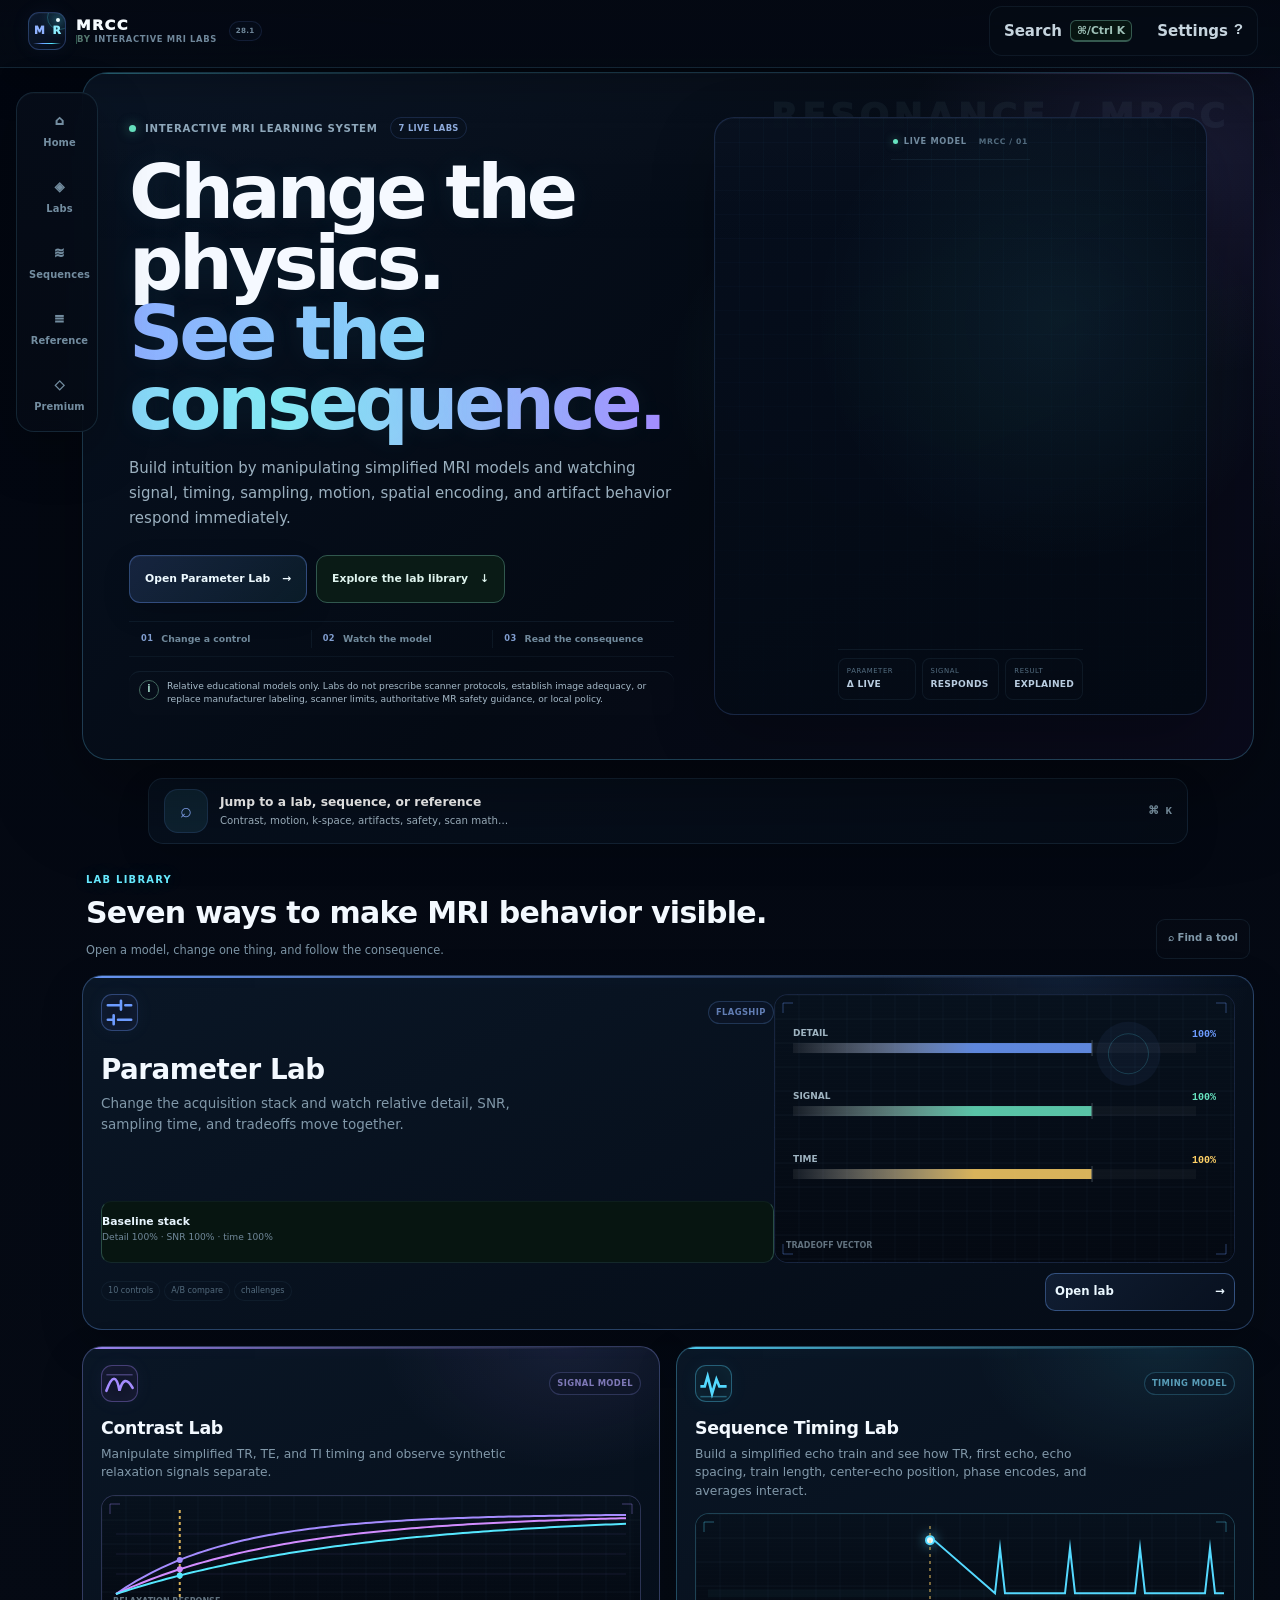
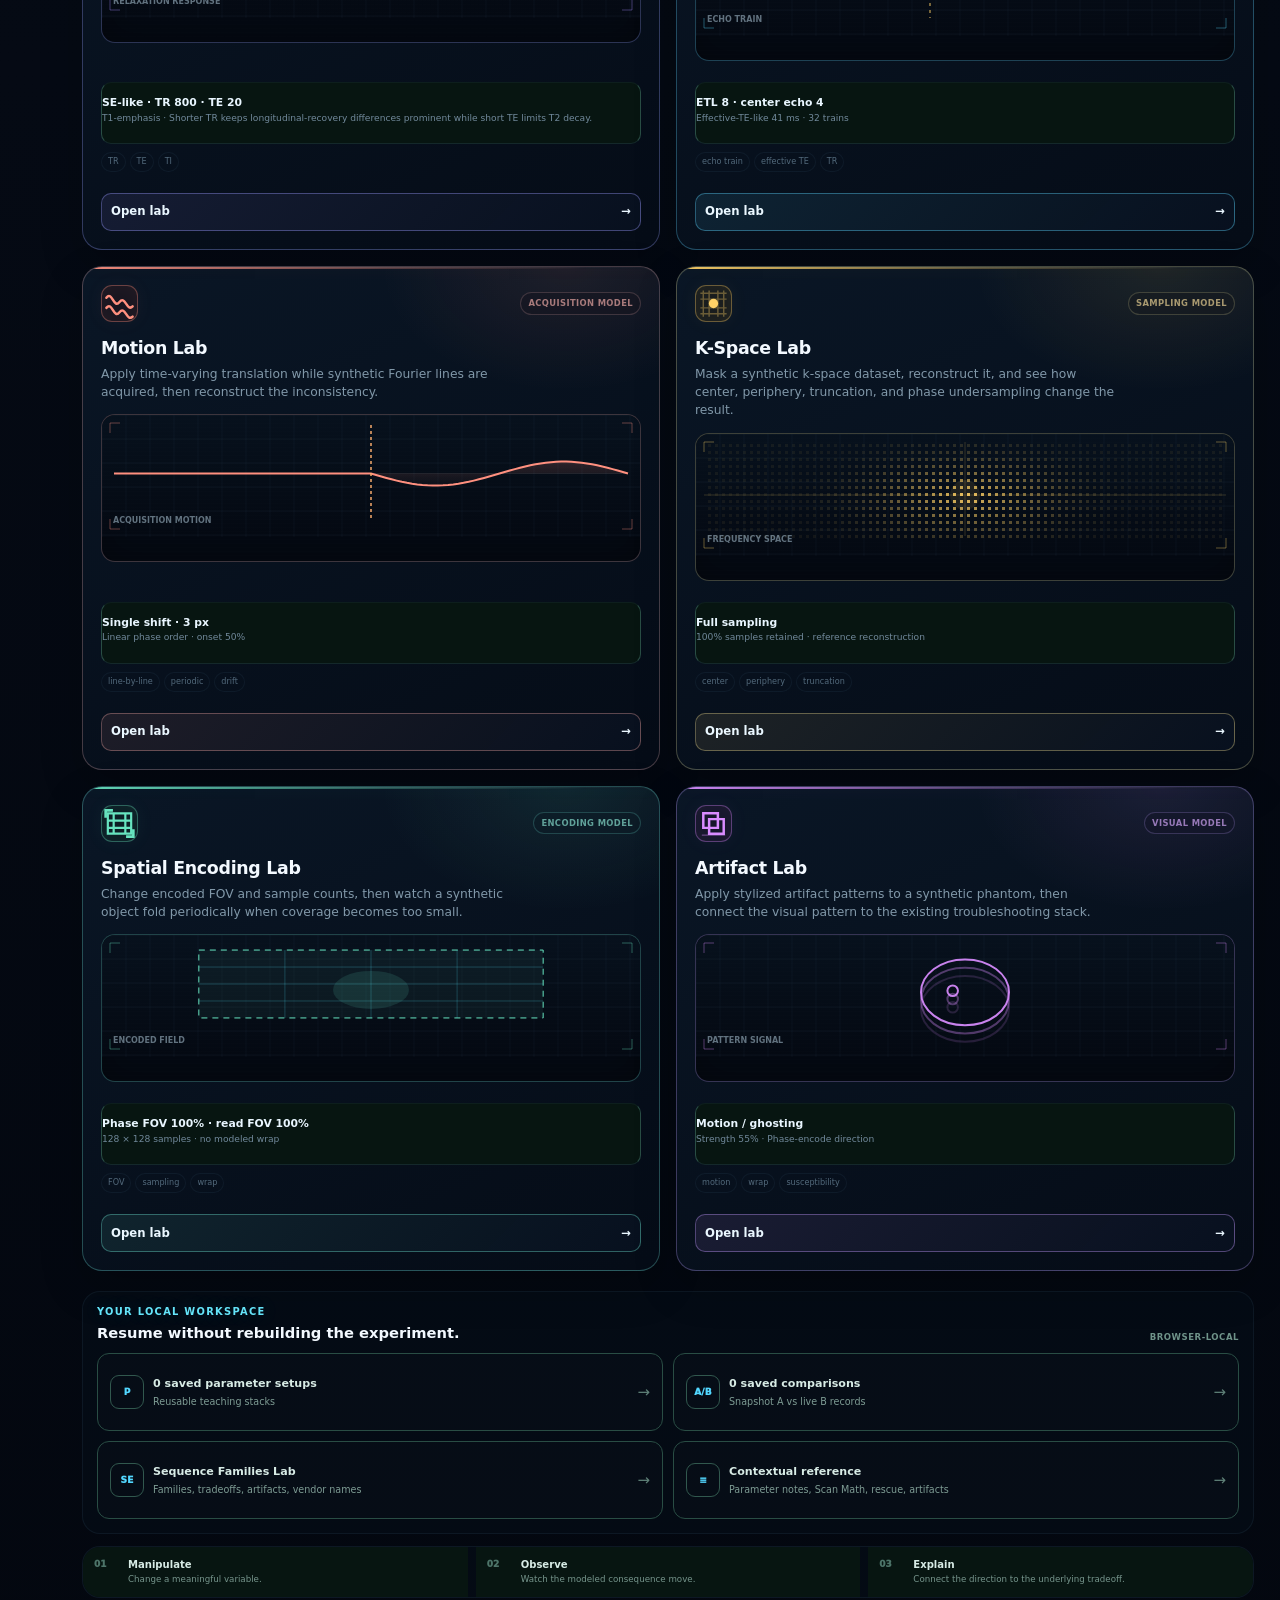
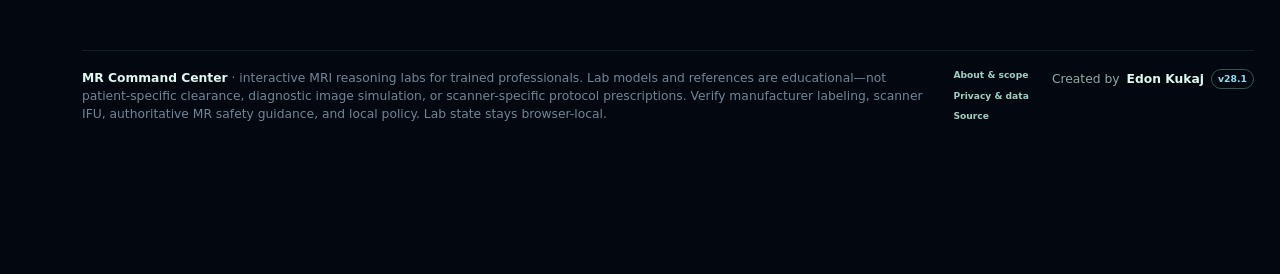
==== commit d003f947: "design: rebuild Parameter Lab as a scientific visual instrument" ====
--- a/index.html
+++ b/index.html
@@ -339,7 +339,22 @@
 <div class="card"><h3>Conventional 2D time estimator</h3><p class="sub">Approximation: TR × phase encodes × NEX ÷ ETL. Use for intuition, not protocol validation.</p><div class="row"><div class="field"><label>TR (ms)</label><input id="tr" type="number" value="4000" min="1"></div><div class="field"><label>Phase encodes</label><input id="pe" type="number" value="256" min="1"></div></div><div class="row"><div class="field"><label>NEX / averages</label><input id="nex" type="number" value="1" min="0.1" step="0.1"></div><div class="field"><label>Echo train length</label><input id="etl" type="number" value="16" min="1"></div></div><button class="btn" onclick="calcTime()">Estimate</button><div id="timeResult" class="result">Estimated acquisition time: <strong>64.0 s</strong> (~1:04)</div><p class="small">Not valid as-is for 3D, EPI, balanced SSFP, compressed sensing, view sharing, complex segmented acquisitions, or vendor-specific timing logic.</p></div></div></section>
 
 
-<section id="sandbox" class="section"><div class="lab-switcher" data-v27-shared-switcher></div><div class="section-head lab-canvas-head"><div><div class="eyebrow">Parameter Lab</div><h2>Build, compare, and reason through the parameter stack</h2></div><p>Relative educational model only. Use the workspace to explore generic MRI tradeoffs; sequence family, scanner limits, reconstruction, coil geometry, field strength, and vendor implementation still determine the real result.</p></div><div class="parameter-jumps" id="parameterJumps"><button type="button" onclick="jumpParameterLab('paramControlsCard')">Controls</button><button type="button" onclick="jumpParameterLab('paramModelCard')">Live model</button><button type="button" onclick="jumpParameterLab('parameterReference')">Reference</button><button type="button" onclick="jumpParameterLab('presetLibrary',true)">Presets</button><span class="parameter-status">10 modeled controls</span></div><div class="lab-continuity" id="labContinuity"><div class="lab-continuity-copy"><span class="lab-continuity-icon" aria-hidden="true">↻</span><span><div class="eyebrow">Current workspace</div><b id="labContinuityTitle">Baseline stack</b><small id="labContinuityMeta">Auto-saved locally as you work.</small></span></div><div class="lab-continuity-actions"><button type="button" onclick="captureSandboxSnapshot()">Use current as A</button><button type="button" onclick="quickSaveSandboxPreset()">Quick-save preset</button><button type="button" class="secondary" onclick="sandboxReset()">Reset baseline</button></div></div><section class="lab-challenge-launcher" id="labChallengeLauncher" aria-labelledby="labChallengeLauncherTitle"><div class="lab-challenge-launcher-head"><div><div class="eyebrow">Problem mode</div><h3 id="labChallengeLauncherTitle">Start from a constraint</h3></div><span>optional</span></div><div class="lab-challenge-options"><button type="button" onclick="openParameterChallenge('faster')"><span>◷</span><b>Reduce scan burden</b><small>Protect signal + detail</small></button><button type="button" onclick="openParameterChallenge('signal')"><span>≈</span><b>Recover signal</b><small>Bound time + detail cost</small></button><button type="button" onclick="openParameterChallenge('detail')"><span>▦</span><b>Increase detail</b><small>Bound time + SNR cost</small></button><button type="button" onclick="openParameterChallenge('balanced')"><span>◇</span><b>Balance the stack</b><small>Multi-objective exercise</small></button></div></section><div class="parameter-challenge-panel" id="parameterChallengePanel" hidden><div class="parameter-challenge-head"><div><div class="eyebrow">Constraint challenge</div><h3 id="parameterChallengeTitle">Challenge</h3><p id="parameterChallengeCopy"></p></div><span class="challenge-state" id="parameterChallengeState">0/0 constraints</span></div><div class="challenge-reference" id="parameterChallengeReference"></div><div class="challenge-constraints" id="parameterChallengeConstraints"></div><div class="parameter-challenge-actions"><button class="btn" type="button" onclick="restartParameterChallenge()">Restart starting stack</button><button class="btn secondary" type="button" onclick="exitParameterChallenge()">Exit challenge</button></div><div class="parameter-goal-note">Challenge success means only that this simplified relative model satisfies the displayed constraints. It does not establish image adequacy, scanner feasibility, or a clinically appropriate protocol.</div></div><div class="parameter-goal-panel" id="parameterGoalPanel"><div class="parameter-goal-head"><div class="parameter-goal-copy"><div class="eyebrow">Goal mode</div><b id="parameterGoalTitle">Explore freely</b><span id="parameterGoalCopy">Choose a constraint to track movement against the baseline model. No goal is a scanner-specific recommendation.</span></div><button class="btn secondary" type="button" onclick="clearParameterGoal()">Clear goal</button></div><div class="parameter-goal-tabs" id="parameterGoalTabs"><button type="button" data-parameter-goal="time" onclick="selectParameterGoal('time')">Reduce scan burden</button><button type="button" data-parameter-goal="snr" onclick="selectParameterGoal('snr')">Improve SNR</button><button type="button" data-parameter-goal="detail" onclick="selectParameterGoal('detail')">Increase detail</button><button type="button" data-parameter-goal="distortion" onclick="selectParameterGoal('distortion')">Reduce distortion</button></div><div class="parameter-goal-tracker" id="parameterGoalTracker" hidden><div class="goal-target-control"><label for="parameterGoalTarget"><span>Teaching target</span><select id="parameterGoalTarget" onchange="setParameterGoalTarget(this.value)"><option value="10">10% change vs baseline</option><option value="20" selected>20% change vs baseline</option><option value="30">30% change vs baseline</option></select></label><small id="parameterGoalTargetHint">Relative model target only.</small></div><div class="goal-track-grid"><div class="goal-track-card" id="parameterGoalMetricCard"><small>Goal metric</small><b id="parameterGoalMetric">100%</b><span id="parameterGoalMetricLabel">Baseline</span></div><div class="goal-track-card" id="parameterGoalProgressCard"><small>Direction</small><b id="parameterGoalProgress">At baseline</b><span id="parameterGoalProgressCopy">Change a highlighted control to see movement.</span><i class="goal-progress-track"><span id="parameterGoalProgressBar"></span></i></div><div class="goal-track-card" id="parameterGoalCostCard"><small>Largest modeled cost</small><b id="parameterGoalCost">None yet</b><span id="parameterGoalCostCopy">No opposing tradeoff is visible at baseline.</span></div></div></div><div class="parameter-goal-note" id="parameterGoalNote">Highlighted controls are teaching levers, not recommended protocol changes. Scanner limits, sequence behavior, diagnostic requirements, and local policy still control.</div></div><div class="grid2"><div class="card" id="paramControlsCard"><h3>Modeled parameter controls</h3><p class="sub">Baseline = 240 mm FOV, 320 × 256 matrix, 100% phase FOV, 4 mm slice, 1 NEX, relative bandwidth 1.0, ETL 8, acceleration R=1, full Fourier. Change one or stack several, then inspect the causal ledger.</p><div class="sandbox"><div class="param-group"><div class="param-group-title"><b>Geometry & spatial sampling</b><span>voxel size + detail</span></div><div class="sliderline"><label for="sbFov">FOV (mm)</label><input id="sbFov" type="range" min="160" max="420" step="5" value="240" oninput="sandboxUpdate('fov')"><output id="sbFovOut">240</output></div><div class="sliderline"><label for="sbFreq">Frequency matrix</label><input id="sbFreq" type="range" min="128" max="512" step="16" value="320" oninput="sandboxUpdate('mx')"><output id="sbFreqOut">320</output></div><div class="sliderline"><label for="sbPhase">Phase matrix</label><input id="sbPhase" type="range" min="96" max="512" step="16" value="256" oninput="sandboxUpdate('phase')"><output id="sbPhaseOut">256</output></div><div class="sliderline"><label for="sbPhaseFov">Phase FOV</label><input id="sbPhaseFov" type="range" min="0.5" max="1" step="0.05" value="1" oninput="sandboxUpdate('phaseFov')"><output id="sbPhaseFovOut">100%</output></div><div class="sliderline"><label for="sbSlice">Slice thickness (mm)</label><input id="sbSlice" type="range" min="1" max="8" step="0.5" value="4" oninput="sandboxUpdate('slice')"><output id="sbSliceOut">4.0</output></div></div><div class="param-group"><div class="param-group-title"><b>Signal & acquisition burden</b><span>SNR + time</span></div><div class="sliderline"><label for="sbNex">NEX / averages</label><input id="sbNex" type="range" min="1" max="4" step="0.5" value="1" oninput="sandboxUpdate('nex')"><output id="sbNexOut">1.0</output></div><div class="sliderline"><label for="sbBw">Receiver bandwidth (relative)</label><input id="sbBw" type="range" min="0.5" max="2" step="0.1" value="1" oninput="sandboxUpdate('bw')"><output id="sbBwOut">1.0×</output></div><div class="sliderline"><label for="sbEtl">Echo train length</label><input id="sbEtl" type="range" min="1" max="32" step="1" value="8" oninput="sandboxUpdate('etl')"><output id="sbEtlOut">8</output></div><div class="sliderline"><label for="sbAccel">Parallel acceleration R</label><input id="sbAccel" type="range" min="1" max="4" step="0.5" value="1" oninput="sandboxUpdate('accel')"><output id="sbAccelOut">1.0×</output></div><div class="sliderline"><label for="sbPf">Partial Fourier</label><select id="sbPf" onchange="sandboxUpdate('pf')"><option value="1">Full (100%)</option><option value="0.875">7/8 (87.5%)</option><option value="0.75">6/8 (75%)</option><option value="0.625">5/8 (62.5%)</option></select><output id="sbPfOut">100%</output></div></div></div><div class="param-lens" id="parameterLens"><div class="param-lens-head"><div><div class="eyebrow">Parameter Lens</div><h4 id="sbParamLensTitle">Field of view</h4></div><span class="param-lens-badge">teaching view</span></div><div class="param-lens-grid"><div class="param-lens-cell"><b>Primary effect</b><span id="sbParamLensPrimary">Changes in-plane pixel dimensions when matrix is held constant.</span></div><div class="param-lens-cell"><b>Typical tradeoff</b><span id="sbParamLensTrade">Smaller FOV improves spatial sampling but reduces voxel signal and can increase wrap risk if anatomy extends beyond coverage.</span></div><div class="param-lens-cell"><b>What this model changes</b><span id="sbParamLensModel">Pixel size, voxel volume, spatial-detail index, and SNR proxy.</span></div><div class="param-lens-cell"><b>What it does not decide</b><span id="sbParamLensCaution">Coverage adequacy, gradient limits, oversampling behavior, minimum TE, and diagnostic acceptability remain sequence/scanner dependent.</span></div></div></div><div class="btnline"><button class="btn secondary" onclick="sandboxReset()">Reset baseline</button></div><div class="snapshot-actions"><button class="btn" onclick="captureSandboxSnapshot()">Save current as A</button><button class="btn secondary" id="restoreSnapshotBtn" onclick="restoreSandboxSnapshot()">Restore A</button><button class="btn secondary" id="clearSnapshotBtn" onclick="clearSandboxSnapshot()">Clear A</button></div><div class="small" style="margin-top:8px">Snapshot A is stored only in this browser and contains Parameter Lab values only—no patient data.</div><details class="preset-library" id="presetLibrary"><summary><span class="workspace-panel-title"><i class="workspace-panel-icon" aria-hidden="true">P</i><span class="preset-summary-copy"><b>Saved teaching presets</b><small>Local reusable parameter stacks</small></span></span><span class="compare-state" id="presetCount">0 saved</span></summary><div class="preset-body"><div class="preset-save"><input id="presetName" maxlength="36" placeholder="Generic name only — no PHI"><button class="btn" onclick="saveSandboxPreset()">Save current</button></div><div class="preset-search"><input id="presetSearch" maxlength="36" placeholder="Filter saved presets…" oninput="renderPresetLibrary()"></div><div class="preset-list" id="presetList"></div><div class="preset-io"><button type="button" onclick="exportSandboxPresets()">Export library</button><label class="preset-file-label">Import library<input id="presetImport" type="file" accept="application/json,.json" onchange="importSandboxPresets(event)"></label></div><div class="preset-privacy">Export/import stays local to this browser. Old presets are migrated with baseline values for newly added controls.</div></div></details></div><div class="card" id="paramModelCard"><h3>Live model</h3><div class="comparegrid"><div class="comparecard"><div class="n" id="sbRes">0.75 × 0.94</div><div class="d">in-plane pixel (mm)</div></div><div class="comparecard"><div class="n" id="sbVoxel">2.81</div><div class="d">voxel volume (mm³)</div></div><div class="comparecard"><div class="n" id="sbSnr">100%</div><div class="d">relative SNR proxy</div></div><div class="comparecard"><div class="n" id="sbTime">100%</div><div class="d">relative sampling-time proxy</div></div></div><section class="parameter-deep-cockpit" id="parameterDeepCockpit" aria-labelledby="parameterDeepTitle">
+<section id="sandbox" class="section"><div class="lab-switcher" data-v27-shared-switcher></div><div class="section-head lab-canvas-head"><div><div class="eyebrow">Parameter Lab</div><h2>Build, compare, and reason through the parameter stack</h2></div><p>Relative educational model only. Use the workspace to explore generic MRI tradeoffs; sequence family, scanner limits, reconstruction, coil geometry, field strength, and vendor implementation still determine the real result.</p></div><div class="parameter-jumps" id="parameterJumps"><button type="button" onclick="jumpParameterLab('paramControlsCard')">Controls</button><button type="button" onclick="jumpParameterLab('paramModelCard')">Live model</button><button type="button" onclick="jumpParameterLab('parameterReference')">Reference</button><button type="button" onclick="jumpParameterLab('presetLibrary',true)">Presets</button><span class="parameter-status">10 modeled controls</span></div><div class="lab-continuity" id="labContinuity"><div class="lab-continuity-copy"><span class="lab-continuity-icon" aria-hidden="true">↻</span><span><div class="eyebrow">Current workspace</div><b id="labContinuityTitle">Baseline stack</b><small id="labContinuityMeta">Auto-saved locally as you work.</small></span></div><div class="lab-continuity-actions"><button type="button" onclick="captureSandboxSnapshot()">Use current as A</button><button type="button" onclick="quickSaveSandboxPreset()">Quick-save preset</button><button type="button" class="secondary" onclick="sandboxReset()">Reset baseline</button></div></div><section class="lab-challenge-launcher" id="labChallengeLauncher" aria-labelledby="labChallengeLauncherTitle"><div class="lab-challenge-launcher-head"><div><div class="eyebrow">Problem mode</div><h3 id="labChallengeLauncherTitle">Start from a constraint</h3></div><span>optional</span></div><div class="lab-challenge-options"><button type="button" onclick="openParameterChallenge('faster')"><span>◷</span><b>Reduce scan burden</b><small>Protect signal + detail</small></button><button type="button" onclick="openParameterChallenge('signal')"><span>≈</span><b>Recover signal</b><small>Bound time + detail cost</small></button><button type="button" onclick="openParameterChallenge('detail')"><span>▦</span><b>Increase detail</b><small>Bound time + SNR cost</small></button><button type="button" onclick="openParameterChallenge('balanced')"><span>◇</span><b>Balance the stack</b><small>Multi-objective exercise</small></button></div></section><div class="parameter-challenge-panel" id="parameterChallengePanel" hidden><div class="parameter-challenge-head"><div><div class="eyebrow">Constraint challenge</div><h3 id="parameterChallengeTitle">Challenge</h3><p id="parameterChallengeCopy"></p></div><span class="challenge-state" id="parameterChallengeState">0/0 constraints</span></div><div class="challenge-reference" id="parameterChallengeReference"></div><div class="challenge-constraints" id="parameterChallengeConstraints"></div><div class="parameter-challenge-actions"><button class="btn" type="button" onclick="restartParameterChallenge()">Restart starting stack</button><button class="btn secondary" type="button" onclick="exitParameterChallenge()">Exit challenge</button></div><div class="parameter-goal-note">Challenge success means only that this simplified relative model satisfies the displayed constraints. It does not establish image adequacy, scanner feasibility, or a clinically appropriate protocol.</div></div><div class="parameter-goal-panel" id="parameterGoalPanel"><div class="parameter-goal-head"><div class="parameter-goal-copy"><div class="eyebrow">Goal mode</div><b id="parameterGoalTitle">Explore freely</b><span id="parameterGoalCopy">Choose a constraint to track movement against the baseline model. No goal is a scanner-specific recommendation.</span></div><button class="btn secondary" type="button" onclick="clearParameterGoal()">Clear goal</button></div><div class="parameter-goal-tabs" id="parameterGoalTabs"><button type="button" data-parameter-goal="time" onclick="selectParameterGoal('time')">Reduce scan burden</button><button type="button" data-parameter-goal="snr" onclick="selectParameterGoal('snr')">Improve SNR</button><button type="button" data-parameter-goal="detail" onclick="selectParameterGoal('detail')">Increase detail</button><button type="button" data-parameter-goal="distortion" onclick="selectParameterGoal('distortion')">Reduce distortion</button></div><div class="parameter-goal-tracker" id="parameterGoalTracker" hidden><div class="goal-target-control"><label for="parameterGoalTarget"><span>Teaching target</span><select id="parameterGoalTarget" onchange="setParameterGoalTarget(this.value)"><option value="10">10% change vs baseline</option><option value="20" selected>20% change vs baseline</option><option value="30">30% change vs baseline</option></select></label><small id="parameterGoalTargetHint">Relative model target only.</small></div><div class="goal-track-grid"><div class="goal-track-card" id="parameterGoalMetricCard"><small>Goal metric</small><b id="parameterGoalMetric">100%</b><span id="parameterGoalMetricLabel">Baseline</span></div><div class="goal-track-card" id="parameterGoalProgressCard"><small>Direction</small><b id="parameterGoalProgress">At baseline</b><span id="parameterGoalProgressCopy">Change a highlighted control to see movement.</span><i class="goal-progress-track"><span id="parameterGoalProgressBar"></span></i></div><div class="goal-track-card" id="parameterGoalCostCard"><small>Largest modeled cost</small><b id="parameterGoalCost">None yet</b><span id="parameterGoalCostCopy">No opposing tradeoff is visible at baseline.</span></div></div></div><div class="parameter-goal-note" id="parameterGoalNote">Highlighted controls are teaching levers, not recommended protocol changes. Scanner limits, sequence behavior, diagnostic requirements, and local policy still control.</div></div><div class="grid2"><div class="card" id="paramControlsCard"><h3>Modeled parameter controls</h3><p class="sub">Baseline = 240 mm FOV, 320 × 256 matrix, 100% phase FOV, 4 mm slice, 1 NEX, relative bandwidth 1.0, ETL 8, acceleration R=1, full Fourier. Change one or stack several, then inspect the causal ledger.</p><div class="sandbox"><div class="param-group"><div class="param-group-title"><b>Geometry & spatial sampling</b><span>voxel size + detail</span></div><div class="sliderline"><label for="sbFov">FOV (mm)</label><input id="sbFov" type="range" min="160" max="420" step="5" value="240" oninput="sandboxUpdate('fov')"><output id="sbFovOut">240</output></div><div class="sliderline"><label for="sbFreq">Frequency matrix</label><input id="sbFreq" type="range" min="128" max="512" step="16" value="320" oninput="sandboxUpdate('mx')"><output id="sbFreqOut">320</output></div><div class="sliderline"><label for="sbPhase">Phase matrix</label><input id="sbPhase" type="range" min="96" max="512" step="16" value="256" oninput="sandboxUpdate('phase')"><output id="sbPhaseOut">256</output></div><div class="sliderline"><label for="sbPhaseFov">Phase FOV</label><input id="sbPhaseFov" type="range" min="0.5" max="1" step="0.05" value="1" oninput="sandboxUpdate('phaseFov')"><output id="sbPhaseFovOut">100%</output></div><div class="sliderline"><label for="sbSlice">Slice thickness (mm)</label><input id="sbSlice" type="range" min="1" max="8" step="0.5" value="4" oninput="sandboxUpdate('slice')"><output id="sbSliceOut">4.0</output></div></div><div class="param-group"><div class="param-group-title"><b>Signal & acquisition burden</b><span>SNR + time</span></div><div class="sliderline"><label for="sbNex">NEX / averages</label><input id="sbNex" type="range" min="1" max="4" step="0.5" value="1" oninput="sandboxUpdate('nex')"><output id="sbNexOut">1.0</output></div><div class="sliderline"><label for="sbBw">Receiver bandwidth (relative)</label><input id="sbBw" type="range" min="0.5" max="2" step="0.1" value="1" oninput="sandboxUpdate('bw')"><output id="sbBwOut">1.0×</output></div><div class="sliderline"><label for="sbEtl">Echo train length</label><input id="sbEtl" type="range" min="1" max="32" step="1" value="8" oninput="sandboxUpdate('etl')"><output id="sbEtlOut">8</output></div><div class="sliderline"><label for="sbAccel">Parallel acceleration R</label><input id="sbAccel" type="range" min="1" max="4" step="0.5" value="1" oninput="sandboxUpdate('accel')"><output id="sbAccelOut">1.0×</output></div><div class="sliderline"><label for="sbPf">Partial Fourier</label><select id="sbPf" onchange="sandboxUpdate('pf')"><option value="1">Full (100%)</option><option value="0.875">7/8 (87.5%)</option><option value="0.75">6/8 (75%)</option><option value="0.625">5/8 (62.5%)</option></select><output id="sbPfOut">100%</output></div></div></div><div class="param-lens" id="parameterLens"><div class="param-lens-head"><div><div class="eyebrow">Parameter Lens</div><h4 id="sbParamLensTitle">Field of view</h4></div><span class="param-lens-badge">teaching view</span></div><div class="param-lens-grid"><div class="param-lens-cell"><b>Primary effect</b><span id="sbParamLensPrimary">Changes in-plane pixel dimensions when matrix is held constant.</span></div><div class="param-lens-cell"><b>Typical tradeoff</b><span id="sbParamLensTrade">Smaller FOV improves spatial sampling but reduces voxel signal and can increase wrap risk if anatomy extends beyond coverage.</span></div><div class="param-lens-cell"><b>What this model changes</b><span id="sbParamLensModel">Pixel size, voxel volume, spatial-detail index, and SNR proxy.</span></div><div class="param-lens-cell"><b>What it does not decide</b><span id="sbParamLensCaution">Coverage adequacy, gradient limits, oversampling behavior, minimum TE, and diagnostic acceptability remain sequence/scanner dependent.</span></div></div></div><div class="btnline"><button class="btn secondary" onclick="sandboxReset()">Reset baseline</button></div><div class="snapshot-actions"><button class="btn" onclick="captureSandboxSnapshot()">Save current as A</button><button class="btn secondary" id="restoreSnapshotBtn" onclick="restoreSandboxSnapshot()">Restore A</button><button class="btn secondary" id="clearSnapshotBtn" onclick="clearSandboxSnapshot()">Clear A</button></div><div class="small" style="margin-top:8px">Snapshot A is stored only in this browser and contains Parameter Lab values only—no patient data.</div><details class="preset-library" id="presetLibrary"><summary><span class="workspace-panel-title"><i class="workspace-panel-icon" aria-hidden="true">P</i><span class="preset-summary-copy"><b>Saved teaching presets</b><small>Local reusable parameter stacks</small></span></span><span class="compare-state" id="presetCount">0 saved</span></summary><div class="preset-body"><div class="preset-save"><input id="presetName" maxlength="36" placeholder="Generic name only — no PHI"><button class="btn" onclick="saveSandboxPreset()">Save current</button></div><div class="preset-search"><input id="presetSearch" maxlength="36" placeholder="Filter saved presets…" oninput="renderPresetLibrary()"></div><div class="preset-list" id="presetList"></div><div class="preset-io"><button type="button" onclick="exportSandboxPresets()">Export library</button><label class="preset-file-label">Import library<input id="presetImport" type="file" accept="application/json,.json" onchange="importSandboxPresets(event)"></label></div><div class="preset-privacy">Export/import stays local to this browser. Old presets are migrated with baseline values for newly added controls.</div></div></details></div><div class="card" id="paramModelCard"><h3>Live model</h3><div class="comparegrid"><div class="comparecard"><div class="n" id="sbRes">0.75 × 0.94</div><div class="d">in-plane pixel (mm)</div></div><div class="comparecard"><div class="n" id="sbVoxel">2.81</div><div class="d">voxel volume (mm³)</div></div><div class="comparecard"><div class="n" id="sbSnr">100%</div><div class="d">relative SNR proxy</div></div><div class="comparecard"><div class="n" id="sbTime">100%</div><div class="d">relative sampling-time proxy</div></div></div><div class="parameter-science-stage" id="parameterScienceStage">
+  <section class="parameter-image-plane" aria-labelledby="parameterImageTitle">
+    <div class="parameter-science-head"><span><i></i>IMAGE + ACQUISITION SPACE</span><b id="parameterImageTitle">Synthetic teaching phantom</b></div>
+    <canvas id="parameterScienceCanvas" width="900" height="430" aria-label="Synthetic MRI parameter response visualization"></canvas>
+    <div class="parameter-science-foot"><span><i class="dot image"></i>image-space proxy</span><span><i class="dot sampling"></i>phase acquisition proxy</span><span id="parameterVisualStatus">baseline stack</span></div>
+  </section>
+  <section class="parameter-response-plane" aria-labelledby="parameterResponseTitle">
+    <div class="parameter-science-head"><span><i></i>RESPONSE VECTOR</span><b id="parameterResponseTitle">Baseline = outer ring</b></div>
+    <canvas id="parameterResponseCanvas" width="420" height="430" aria-label="Live parameter response vector plot"></canvas>
+    <div class="parameter-response-mini">
+      <span><small>DETAIL</small><b id="parameterVisualDetail">100%</b></span>
+      <span><small>SNR</small><b id="parameterVisualSnr">100%</b></span>
+      <span><small>SPEED</small><b id="parameterVisualSpeed">100%</b></span>
+    </div>
+  </section>
+</div><section class="parameter-deep-cockpit" id="parameterDeepCockpit" aria-labelledby="parameterDeepTitle">
   <div class="parameter-deep-head">
     <div><div class="eyebrow">Causal Explorer</div><h3 id="parameterDeepTitle">Separate one lever from the full stack.</h3><p>Isolate a single current parameter against baseline, then compare its modeled effect with the combined live stack.</p></div>
     <label><span>Inspect control</span><select id="parameterInspectorSelect" onchange="setParameterInspector(this.value)">
--- a/ux-refresh.css
+++ b/ux-refresh.css
@@ -3462,3 +3462,1863 @@
   .labs-library-head{align-items:flex-start!important}
   .labs-library-head>button{display:none}
 }
+
+
+/* Homepage v2 polish — flagship entry and quieter orientation chrome */
+body.nav-home .routechip{display:none!important}
+
+/* The flagship Lab earns a different composition; the other six remain comparable modules. */
+@media (min-width:861px){
+  .labs-library{
+    grid-template-columns:repeat(2,minmax(0,1fr))!important
+  }
+  .lab-home-parameter{
+    grid-column:1/-1!important;
+    display:grid!important;
+    grid-template-columns:minmax(0,1.05fr) minmax(320px,.72fr)!important;
+    grid-template-rows:auto auto 1fr auto!important;
+    grid-template-areas:
+      "top preview"
+      "copy preview"
+      "state preview"
+      "tags action"!important;
+    column-gap:22px!important;
+    align-items:start!important;
+    min-height:320px!important;
+    padding:22px!important
+  }
+  .lab-home-parameter .lab-home-card-top{grid-area:top}
+  .lab-home-parameter .lab-home-card-copy{grid-area:copy}
+  .lab-home-parameter .v27-home-preview{
+    grid-area:preview;
+    align-self:stretch;
+    height:100%!important;
+    min-height:258px!important;
+    margin:0!important
+  }
+  .lab-home-parameter .v27-home-preview canvas{
+    height:100%!important;
+    min-height:258px!important
+  }
+  .lab-home-parameter .lab-home-state{
+    grid-area:state;
+    align-self:end;
+    margin-top:12px
+  }
+  .lab-home-parameter .lab-home-tags{
+    grid-area:tags;
+    align-self:end
+  }
+  .lab-home-parameter .lab-home-open{
+    grid-area:action;
+    align-self:end;
+    justify-self:end;
+    width:min(190px,100%)!important;
+    margin-top:10px!important
+  }
+  .lab-home-parameter .lab-home-card-copy h3{
+    margin-top:18px!important;
+    font-size:clamp(1.45rem,2.2vw,1.85rem)!important
+  }
+  .lab-home-parameter .lab-home-card-copy p{
+    max-width:610px;
+    font-size:.9rem!important;
+    line-height:1.6!important
+  }
+}
+
+/* The flagship preview needs a little more graphic weight than small card previews. */
+.lab-home-parameter .v27-home-preview{
+  background:
+    linear-gradient(rgba(109,156,255,.028) 1px,transparent 1px),
+    linear-gradient(90deg,rgba(85,232,255,.024) 1px,transparent 1px),
+    #040a13!important;
+  background-size:22px 22px,22px 22px,auto!important;
+  border-color:rgba(109,156,255,.18)!important
+}
+
+/* Keep the header readable as utilities disappear on smaller widths. */
+@media (max-width:720px){
+  .top-actions .quickbtn span,
+  .top-actions .quickbtn kbd{display:none!important}
+  .top-actions .quickbtn{
+    width:38px!important;
+    min-width:38px!important;
+    padding:0!important
+  }
+  .top-actions .quickbtn:before{
+    content:"⌕";
+    font-size:1rem
+  }
+}
+
+
+/* Lab Outcome Workbench v2 — primary experiment + unique analysis + immediate delta */
+body.lab-stage-mode main>.section.active-section{
+  grid-template-columns:minmax(0,1fr)!important;
+  grid-template-rows:auto minmax(0,1fr) auto!important;
+  gap:10px!important
+}
+body.lab-stage-mode main>.section.active-section>.v27-lab-switcher{
+  grid-column:1/-1!important;
+  grid-row:1!important
+}
+body.lab-stage-mode main>.section.active-section>.v27-intelligence{
+  grid-column:1/-1!important;
+  grid-row:3!important;
+  min-height:86px!important;
+  max-height:98px!important
+}
+body.lab-stage-mode main>.section.active-section>.v271-analysis{
+  display:none!important
+}
+
+/* Primary workbench proportions: give the visual result more room than controls. */
+body.lab-stage-mode #sandbox>.grid2:has(#paramControlsCard){
+  grid-template-columns:minmax(390px,.66fr) minmax(0,1.34fr)!important;
+  gap:14px!important
+}
+body.lab-stage-mode #contrast>.contrast-layout,
+body.lab-stage-mode #timing>.timing-layout{
+  grid-template-columns:minmax(320px,.60fr) minmax(0,1.40fr)!important;
+  gap:14px!important
+}
+body.lab-stage-mode #motion>.motion-layout,
+body.lab-stage-mode #artifact>.artifact-lab-grid{
+  grid-template-columns:minmax(300px,.56fr) minmax(0,1.44fr)!important;
+  gap:14px!important
+}
+body.lab-stage-mode #kspace>.kspace-layout,
+body.lab-stage-mode #spatial>.spatial-layout{
+  grid-template-columns:minmax(260px,.62fr) repeat(2,minmax(0,1fr))!important;
+  gap:12px!important
+}
+
+/* Roomy cards on normal-height displays; short-screen rules later still win. */
+@media (min-height:720px){
+  body.lab-stage-mode :is(
+    #paramControlsCard,#paramModelCard,
+    .contrast-controls-card,.contrast-output-card,
+    .timing-controls-card,.timing-output-card,
+    .motion-controls-card,.motion-output-card,
+    .kspace-controls-card,.kspace-output-card,
+    .spatial-controls-card,.spatial-output-card,
+    .artifact-lab-controls,.artifact-lab-canvas-card
+  ){
+    padding:16px!important
+  }
+  body.lab-stage-mode :is(
+    .contrast-slider,.timing-slider,.motion-slider,.kspace-slider,.spatial-slider,.artifact-lab-slider,
+    #paramControlsCard .sliderline
+  ){padding:6px 0!important}
+}
+
+/* Parameter: bring the causal consequence chain back into the live model without restoring lesson-page clutter. */
+body.lab-stage-mode #paramModelCard{
+  display:grid!important;
+  grid-template-rows:auto auto minmax(0,1fr) auto!important;
+  gap:8px!important
+}
+body.lab-stage-mode #paramModelCard .parameter-deep-cockpit{
+  display:block!important;
+  margin:0!important;
+  padding:0!important;
+  border:0!important;
+  background:transparent!important
+}
+body.lab-stage-mode #paramModelCard .parameter-deep-head,
+body.lab-stage-mode #paramModelCard .parameter-causal-grid{
+  display:none!important
+}
+body.lab-stage-mode #paramModelCard .parameter-causal-chain{
+  display:grid!important;
+  grid-template-columns:minmax(0,1fr) auto minmax(0,1fr) auto minmax(0,1fr)!important;
+  gap:6px!important;
+  margin:0!important;
+  padding:8px!important;
+  border:1px solid color-mix(in srgb,var(--lab-accent) 15%,var(--neo-line))!important;
+  border-radius:10px!important;
+  background:rgba(255,255,255,.008)!important
+}
+body.lab-stage-mode #paramModelCard .parameter-causal-chain>div{
+  min-width:0!important;
+  padding:6px 7px!important
+}
+body.lab-stage-mode #paramModelCard .parameter-causal-chain small{font-size:.50rem!important}
+body.lab-stage-mode #paramModelCard .parameter-causal-chain b{font-size:.64rem!important;line-height:1.28!important}
+body.lab-stage-mode #paramModelCard .parameter-causal-chain>i{
+  align-self:center;
+  color:color-mix(in srgb,var(--lab-accent) 58%,#6e8495)!important
+}
+
+/* Immediate result feedback is the strongest cell, with a persistent interaction delta. */
+body.lab-stage-mode .v27-intel-cell:nth-child(2){
+  position:relative;
+  overflow:hidden
+}
+body.lab-stage-mode .v27-intel-cell:nth-child(2):after{
+  content:"LIVE";
+  position:absolute;
+  right:9px;
+  top:8px;
+  color:color-mix(in srgb,var(--lab-accent) 42%,#6d8495);
+  font-size:.45rem;
+  font-weight:900;
+  letter-spacing:.12em
+}
+body.lab-stage-mode .v27-intel-cell:nth-child(2) [data-v27-yd]{
+  color:#a7bdca!important;
+  font-variant-numeric:tabular-nums
+}
+body.lab-stage-mode .v27-intel-cell.sf-updated{
+  border-color:color-mix(in srgb,var(--lab-accent) 48%,var(--neo-line))!important;
+  box-shadow:inset 0 0 24px color-mix(in srgb,var(--lab-accent) 5%,transparent),0 0 20px color-mix(in srgb,var(--lab-accent) 5%,transparent)!important
+}
+body.lab-stage-mode .lab-result-updating{
+  border-color:color-mix(in srgb,var(--lab-accent) 44%,var(--neo-line))!important;
+  box-shadow:
+    inset 0 1px color-mix(in srgb,var(--lab-accent) 18%,transparent),
+    0 0 28px color-mix(in srgb,var(--lab-accent) 5%,transparent),
+    0 18px 52px rgba(0,0,0,.24)!important
+}
+
+/* On roomy screens, use otherwise-empty width for each Lab's own intelligence module. */
+@media (min-width:1360px) and (min-height:720px){
+  body.lab-stage-mode main>.section.active-section{
+    grid-template-columns:minmax(0,1fr) minmax(320px,22vw)!important;
+    grid-template-rows:auto minmax(0,1fr) auto!important;
+    column-gap:12px!important;
+    row-gap:10px!important
+  }
+  body.lab-stage-mode main>.section.active-section>.v27-lab-switcher{
+    grid-column:1/-1!important;
+    grid-row:1!important
+  }
+  body.lab-stage-mode main>.section.active-section>:is(
+    .grid2:has(#paramControlsCard),.contrast-layout,.timing-layout,.motion-layout,
+    .kspace-layout,.spatial-layout,.artifact-lab-grid
+  ){
+    grid-column:1!important;
+    grid-row:2!important
+  }
+  body.lab-stage-mode main>.section.active-section>.v271-analysis{
+    display:flex!important;
+    flex-direction:column!important;
+    grid-column:2!important;
+    grid-row:2!important;
+    min-width:0!important;
+    min-height:0!important;
+    height:100%!important;
+    margin:0!important;
+    overflow:hidden!important;
+    border-color:color-mix(in srgb,var(--lab-accent) 22%,var(--neo-line))!important;
+    background:
+      radial-gradient(320px circle at 84% 0,color-mix(in srgb,var(--lab-accent) 7%,transparent),transparent 70%),
+      linear-gradient(155deg,rgba(8,18,32,.97),rgba(4,10,20,.99))!important
+  }
+  body.lab-stage-mode main>.section.active-section>.v27-intelligence{
+    grid-column:1/-1!important;
+    grid-row:3!important;
+    grid-template-columns:repeat(3,minmax(0,1fr))!important;
+    min-height:84px!important;
+    max-height:94px!important
+  }
+  body.lab-stage-mode .v271-analysis-head{
+    flex:0 0 auto!important;
+    padding:11px 12px!important
+  }
+  body.lab-stage-mode .v271-analysis-head h3{
+    font-size:.88rem!important;
+    line-height:1.25!important
+  }
+  body.lab-stage-mode .v271-analysis-head small{font-size:.54rem!important}
+  body.lab-stage-mode .v271-live{font-size:.50rem!important}
+  body.lab-stage-mode .v271-analysis-body{
+    flex:1 1 auto!important;
+    min-height:0!important;
+    padding:10px 11px!important;
+    overflow:hidden!important
+  }
+  body.lab-stage-mode .v271-footnote{
+    margin:7px 0 0!important;
+    font-size:.55rem!important;
+    line-height:1.34!important;
+    color:#748b9b!important
+  }
+  body.lab-stage-mode .v271-callout{
+    margin-top:8px!important;
+    padding:8px 9px!important;
+    border-radius:9px!important
+  }
+  body.lab-stage-mode .v271-callout b{font-size:.70rem!important}
+  body.lab-stage-mode .v271-callout span{font-size:.59rem!important;line-height:1.35!important}
+
+  /* Parameter drivers: the top three isolated contributors only. */
+  body.lab-stage-mode [data-lab="parameter"] .v271-driver-grid{
+    grid-template-columns:1fr!important;
+    gap:6px!important
+  }
+  body.lab-stage-mode [data-lab="parameter"] .v271-driver:nth-child(n+4){display:none!important}
+  body.lab-stage-mode [data-lab="parameter"] .v271-driver{
+    min-height:62px!important;
+    padding:8px!important
+  }
+
+  /* Contrast: local sensitivity should read as a compact instrument stack. */
+  body.lab-stage-mode [data-lab="contrast"] .v271-sensitivity{
+    grid-template-columns:1fr!important;
+    gap:6px!important
+  }
+  body.lab-stage-mode [data-lab="contrast"] .v271-sensitivity>div{padding:9px!important}
+
+  /* Timing and k-space bars stay readable without wasting vertical space. */
+  body.lab-stage-mode :is([data-lab="timing"],[data-lab="kspace"]) .v271-bars{gap:7px!important}
+  body.lab-stage-mode :is([data-lab="timing"],[data-lab="kspace"]) .v271-bar{
+    grid-template-columns:1fr!important;
+    gap:4px!important
+  }
+
+  /* Motion keeps its line-vulnerability map visible as the secondary result. */
+  body.lab-stage-mode [data-lab="motion"] .v271-motion-lines{
+    height:82px!important;
+    margin-top:6px!important
+  }
+  body.lab-stage-mode [data-lab="motion"] .v271-kpis{
+    grid-template-columns:repeat(2,minmax(0,1fr))!important;
+    gap:6px!important;
+    margin-top:7px!important
+  }
+  body.lab-stage-mode [data-lab="motion"] .v271-kpis>div{padding:8px!important}
+
+  /* Spatial diagnosis is intentionally two-axis, not generic cards. */
+  body.lab-stage-mode [data-lab="spatial"] .v271-axis-grid{
+    grid-template-columns:1fr!important;
+    gap:7px!important
+  }
+  body.lab-stage-mode [data-lab="spatial"] .v271-axis-grid>div{padding:10px!important}
+
+  /* Artifact matcher: keep the evidence workflow usable without turning the rail into a scroll pane. */
+  body.lab-stage-mode [data-lab="artifact"] .v271-matcher-controls{
+    grid-template-columns:repeat(2,minmax(0,1fr))!important;
+    gap:6px!important
+  }
+  body.lab-stage-mode [data-lab="artifact"] .v271-matcher-controls label{
+    gap:3px!important;
+    font-size:.52rem!important
+  }
+  body.lab-stage-mode [data-lab="artifact"] .v271-matcher-controls select{
+    min-height:34px!important;
+    padding:0 6px!important;
+    font-size:.62rem!important
+  }
+  body.lab-stage-mode [data-lab="artifact"] .v271-matcher-results{
+    grid-template-columns:1fr!important;
+    gap:6px!important;
+    margin-top:7px!important
+  }
+  body.lab-stage-mode [data-lab="artifact"] .v271-matcher-results button{
+    min-height:58px!important;
+    padding:7px 8px!important
+  }
+  body.lab-stage-mode [data-lab="artifact"] .v271-matcher-results button:nth-child(n+3){display:none!important}
+  body.lab-stage-mode [data-lab="artifact"] .v271-matcher-results span{
+    display:-webkit-box!important;
+    -webkit-line-clamp:2;
+    -webkit-box-orient:vertical;
+    overflow:hidden
+  }
+}
+@media (min-width:1700px) and (min-height:760px){
+  body.lab-stage-mode main>.section.active-section{
+    grid-template-columns:minmax(0,1fr) minmax(360px,20vw)!important
+  }
+}
+
+/* Medium and short screens: never sacrifice the experiment just to preserve the analysis rail. */
+@media (max-width:1359px), (max-height:719px){
+  body.lab-stage-mode main>.section.active-section>.v271-analysis{display:none!important}
+  body.lab-stage-mode main>.section.active-section>.v27-intelligence{
+    grid-column:1!important;
+    grid-row:3!important
+  }
+}
+
+/* Keep the immediate consequence readable on compact screens; explanation yields first. */
+@media (max-width:720px){
+  body.lab-stage-mode main>.section.active-section>.v27-intelligence{
+    min-height:76px!important;
+    max-height:86px!important
+  }
+  body.lab-stage-mode .v27-intel-cell{
+    padding:6px 7px!important
+  }
+  body.lab-stage-mode .v27-intel-cell:nth-child(3){display:none!important}
+  body.lab-stage-mode main>.section.active-section>.v27-intelligence{
+    grid-template-columns:repeat(2,minmax(0,1fr))!important
+  }
+}
+
+
+/* Lab Outcome Workbench v2 — responsive guards (must remain after the desktop outcome rules) */
+@media (min-width:721px) and (max-width:900px){
+  body.lab-stage-mode #sandbox>.grid2:has(#paramControlsCard){
+    grid-template-columns:minmax(320px,.90fr) minmax(0,1.10fr)!important;
+    grid-template-rows:1fr!important
+  }
+  body.lab-stage-mode #contrast>.contrast-layout,
+  body.lab-stage-mode #timing>.timing-layout,
+  body.lab-stage-mode #motion>.motion-layout,
+  body.lab-stage-mode #artifact>.artifact-lab-grid{
+    grid-template-columns:minmax(285px,.76fr) minmax(0,1.24fr)!important;
+    grid-template-rows:1fr!important
+  }
+  body.lab-stage-mode #kspace>.kspace-layout,
+  body.lab-stage-mode #spatial>.spatial-layout{
+    grid-template-columns:minmax(230px,.68fr) repeat(2,minmax(0,1fr))!important;
+    grid-template-rows:1fr!important
+  }
+  body.lab-stage-mode #kspace>.kspace-layout>.kspace-controls-card,
+  body.lab-stage-mode #spatial>.spatial-layout>.spatial-controls-card{
+    grid-column:auto!important
+  }
+  body.lab-stage-mode #kspace>.kspace-readouts,
+  body.lab-stage-mode #spatial>.spatial-readouts{display:none!important}
+}
+
+/* Portrait phones: stack the experiment, but allocate more height to the visual result. */
+@media (max-width:720px){
+  body.lab-stage-mode #sandbox>.grid2:has(#paramControlsCard){
+    grid-template-columns:1fr!important;
+    grid-template-rows:minmax(0,.94fr) minmax(0,1.06fr)!important
+  }
+  body.lab-stage-mode #contrast>.contrast-layout{
+    grid-template-columns:1fr!important;
+    grid-template-rows:minmax(0,.78fr) minmax(0,1.22fr)!important
+  }
+  body.lab-stage-mode #timing>.timing-layout{
+    grid-template-columns:1fr!important;
+    grid-template-rows:minmax(0,.94fr) minmax(0,1.06fr)!important
+  }
+  body.lab-stage-mode #motion>.motion-layout{
+    grid-template-columns:1fr!important;
+    grid-template-rows:minmax(0,.72fr) minmax(0,1.28fr)!important
+  }
+  body.lab-stage-mode #artifact>.artifact-lab-grid{
+    grid-template-columns:1fr!important;
+    grid-template-rows:minmax(0,.68fr) minmax(0,1.32fr)!important
+  }
+  body.lab-stage-mode #kspace>.kspace-layout,
+  body.lab-stage-mode #spatial>.spatial-layout{
+    grid-template-columns:repeat(2,minmax(0,1fr))!important;
+    grid-template-rows:minmax(0,.64fr) minmax(0,1.36fr)!important
+  }
+  body.lab-stage-mode #kspace>.kspace-layout>.kspace-controls-card,
+  body.lab-stage-mode #spatial>.spatial-layout>.spatial-controls-card{
+    grid-column:1/-1!important
+  }
+  body.lab-stage-mode #paramModelCard .parameter-causal-chain{
+    grid-template-columns:1fr!important
+  }
+  body.lab-stage-mode #paramModelCard .parameter-causal-chain>i{display:none!important}
+}
+
+/* Short screens: secondary hints collapse before controls or images do. */
+@media (max-height:680px){
+  body.lab-stage-mode main.shell{padding:5px 7px!important}
+  body.lab-stage-mode main>.section.active-section{gap:5px!important}
+  body.lab-stage-mode .v27-lab-switcher{min-height:40px!important;padding:3px!important}
+  body.lab-stage-mode .v27-lab-switcher button{min-height:32px!important;padding-block:2px!important}
+  body.lab-stage-mode :is(
+    #paramControlsCard,#paramModelCard,
+    .contrast-controls-card,.contrast-output-card,
+    .timing-controls-card,.timing-output-card,
+    .motion-controls-card,.motion-output-card,
+    .kspace-controls-card,.kspace-output-card,
+    .spatial-controls-card,.spatial-output-card,
+    .artifact-lab-controls,.artifact-lab-canvas-card
+  ){padding:8px!important}
+  body.lab-stage-mode :is(
+    .contrast-slider,.timing-slider,.motion-slider,.kspace-slider,.spatial-slider,.artifact-lab-slider,
+    #paramControlsCard .sliderline
+  ){padding:2px 0!important}
+  body.lab-stage-mode :is(
+    .contrast-slider small,.timing-slider small,.motion-slider small,
+    .kspace-slider small,.spatial-slider small,.artifact-lab-slider small
+  ){display:none!important}
+  body.lab-stage-mode #paramModelCard .parameter-causal-chain{
+    padding:5px!important
+  }
+  body.lab-stage-mode main>.section.active-section>.v27-intelligence{
+    min-height:58px!important;
+    max-height:66px!important
+  }
+  body.lab-stage-mode .v27-intel-cell{padding:5px 8px!important}
+  body.lab-stage-mode .v27-intel-cell small{display:none!important}
+  body.lab-stage-mode .v27-intel-cell b{font-size:.68rem!important;margin-top:0!important}
+  body.lab-stage-mode .v27-intel-cell span{
+    font-size:.54rem!important;
+    line-height:1.2!important;
+    display:-webkit-box!important;
+    -webkit-line-clamp:2;
+    -webkit-box-orient:vertical;
+    overflow:hidden
+  }
+}
+
+/* Landscape phones revert to a horizontal instrument panel instead of a crushed portrait stack. */
+@media (max-width:720px) and (max-height:520px) and (orientation:landscape){
+  body.lab-stage-mode #sandbox>.grid2:has(#paramControlsCard){
+    grid-template-columns:minmax(300px,.94fr) minmax(0,1.06fr)!important;
+    grid-template-rows:1fr!important
+  }
+  body.lab-stage-mode #contrast>.contrast-layout,
+  body.lab-stage-mode #timing>.timing-layout,
+  body.lab-stage-mode #motion>.motion-layout,
+  body.lab-stage-mode #artifact>.artifact-lab-grid{
+    grid-template-columns:minmax(270px,.80fr) minmax(0,1.20fr)!important;
+    grid-template-rows:1fr!important
+  }
+  body.lab-stage-mode #kspace>.kspace-layout,
+  body.lab-stage-mode #spatial>.spatial-layout{
+    grid-template-columns:minmax(220px,.68fr) repeat(2,minmax(0,1fr))!important;
+    grid-template-rows:1fr!important
+  }
+  body.lab-stage-mode #kspace>.kspace-layout>.kspace-controls-card,
+  body.lab-stage-mode #spatial>.spatial-layout>.spatial-controls-card{
+    grid-column:auto!important
+  }
+  body.lab-stage-mode #paramModelCard .parameter-causal-chain{
+    grid-template-columns:minmax(0,1fr) auto minmax(0,1fr) auto minmax(0,1fr)!important
+  }
+  body.lab-stage-mode #paramModelCard .parameter-causal-chain>i{display:block!important}
+}
+
+
+/* Control → consequence trace: show exactly what the active interaction is affecting. */
+body.lab-stage-mode .control-causing-change{
+  position:relative;
+  border-color:color-mix(in srgb,var(--lab-accent) 30%,transparent)!important;
+  background:color-mix(in srgb,var(--lab-accent) 3.5%,transparent)!important
+}
+body.lab-stage-mode .control-causing-change label,
+body.lab-stage-mode .control-causing-change>div>label{
+  color:color-mix(in srgb,var(--lab-accent) 66%,#f0f8ff)!important
+}
+body.lab-stage-mode .consequence-highlight{
+  border-color:color-mix(in srgb,var(--lab-accent) 48%,var(--neo-line))!important;
+  box-shadow:
+    inset 0 0 22px color-mix(in srgb,var(--lab-accent) 4%,transparent),
+    0 0 18px color-mix(in srgb,var(--lab-accent) 5%,transparent)!important
+}
+body.lab-stage-mode canvas.consequence-highlight{
+  outline:1px solid color-mix(in srgb,var(--lab-accent) 40%,transparent)!important;
+  outline-offset:-1px!important
+}
+@media (prefers-reduced-motion:reduce){
+  body.lab-stage-mode .control-causing-change,
+  body.lab-stage-mode .consequence-highlight,
+  body.lab-stage-mode .lab-result-updating{
+    transition:none!important
+  }
+}
+
+
+/* Quick experiments — bring useful presets back only when the viewport can afford them */
+@media (min-width:900px) and (min-height:760px){
+  body.lab-stage-mode :is(
+    .contrast-presets,.timing-presets,.motion-presets,
+    .kspace-presets,.spatial-presets,.artifact-lab-presets
+  ){
+    display:grid!important;
+    grid-template-columns:repeat(2,minmax(0,1fr))!important;
+    gap:5px!important;
+    margin:9px 0 0!important;
+    padding-top:18px!important;
+    position:relative
+  }
+  body.lab-stage-mode :is(
+    .contrast-presets,.timing-presets,.motion-presets,
+    .kspace-presets,.spatial-presets,.artifact-lab-presets
+  ):before{
+    content:"QUICK EXPERIMENTS";
+    position:absolute;
+    top:0;
+    left:0;
+    color:color-mix(in srgb,var(--lab-accent) 58%,#718899);
+    font-size:.48rem;
+    font-weight:900;
+    letter-spacing:.10em
+  }
+  body.lab-stage-mode :is(
+    .contrast-presets,.timing-presets,.motion-presets,
+    .kspace-presets,.spatial-presets,.artifact-lab-presets
+  ) button{
+    min-height:38px!important;
+    padding:5px 7px!important;
+    border-radius:8px!important;
+    text-align:left!important
+  }
+  body.lab-stage-mode :is(
+    .contrast-presets,.timing-presets,.motion-presets,
+    .kspace-presets,.spatial-presets,.artifact-lab-presets
+  ) button b{
+    display:block!important;
+    font-size:.60rem!important;
+    line-height:1.18!important
+  }
+  body.lab-stage-mode :is(
+    .contrast-presets,.timing-presets,.motion-presets,
+    .kspace-presets,.spatial-presets,.artifact-lab-presets
+  ) button small{
+    display:block!important;
+    margin-top:2px!important;
+    color:#718899!important;
+    font-size:.49rem!important;
+    line-height:1.16!important;
+    white-space:nowrap;
+    overflow:hidden;
+    text-overflow:ellipsis
+  }
+}
+
+/* Sparse-control Labs should spend their extra vertical space on choices, not blank card area. */
+@media (min-width:1100px) and (min-height:800px){
+  body.lab-stage-mode :is(.kspace-controls-card,.spatial-controls-card,.artifact-lab-controls){
+    align-content:start!important
+  }
+  body.lab-stage-mode :is(.kspace-controls-card,.spatial-controls-card,.artifact-lab-controls) :is(
+    .kspace-presets,.spatial-presets,.artifact-lab-presets
+  ){
+    margin-top:auto!important
+  }
+}
+
+
+/* Parameter result hierarchy correction — visual map gets the flexible area, causal chain stays compact */
+body.lab-stage-mode #paramModelCard>h3{grid-row:1!important}
+body.lab-stage-mode #paramModelCard>.comparegrid{grid-row:2!important}
+body.lab-stage-mode #paramModelCard>.map-panel{
+  grid-row:3!important;
+  min-height:0!important;
+  height:100%!important;
+  overflow:hidden!important
+}
+body.lab-stage-mode #paramModelCard>.parameter-deep-cockpit{
+  grid-row:4!important;
+  align-self:end!important
+}
+body.lab-stage-mode #paramModelCard .balance-list{
+  height:100%!important;
+  align-content:center!important
+}
+
+
+/* Visual instrumentation pass — clearer graphics, stronger depth, consistent scanner-display language */
+body.lab-stage-mode :is(
+  .kspace-canvas-shell,.spatial-canvas-shell,.artifact-canvas-shell,.motion-image-shell,
+  .contrast-curve-panel,.motion-history,.timing-timeline
+){
+  position:relative!important;
+  overflow:hidden!important;
+  border-color:color-mix(in srgb,var(--lab-accent) 24%,var(--neo-line))!important;
+  box-shadow:
+    inset 0 0 46px rgba(0,0,0,.34),
+    inset 0 1px color-mix(in srgb,var(--lab-accent) 10%,transparent),
+    0 14px 36px rgba(0,0,0,.16)!important
+}
+body.lab-stage-mode :is(
+  .kspace-canvas-shell,.spatial-canvas-shell,.artifact-canvas-shell,.motion-image-shell,
+  .contrast-curve-panel,.motion-history,.timing-timeline
+):after{
+  content:"";
+  position:absolute;
+  inset:0;
+  pointer-events:none;
+  z-index:4;
+  background:
+    linear-gradient(180deg,rgba(255,255,255,.015),transparent 12%,transparent 88%,rgba(0,0,0,.08)),
+    repeating-linear-gradient(180deg,rgba(255,255,255,.008) 0 1px,transparent 1px 4px);
+  mix-blend-mode:screen;
+  opacity:.45
+}
+
+/* Parameter map: visible baseline and instrument-like tracks. */
+body.lab-stage-mode #paramModelCard .balance-track{
+  position:relative!important;
+  min-height:9px!important;
+  overflow:visible!important;
+  background:
+    linear-gradient(90deg,rgba(109,156,255,.035),rgba(85,232,255,.08) 50%,rgba(109,156,255,.035)),
+    rgba(255,255,255,.018)!important
+}
+body.lab-stage-mode #paramModelCard .balance-track:before{
+  content:"";
+  position:absolute;
+  left:50%;top:-3px;bottom:-3px;
+  width:1px;
+  z-index:2;
+  background:rgba(220,239,250,.30);
+  box-shadow:0 0 8px rgba(85,232,255,.10)
+}
+body.lab-stage-mode #paramModelCard .balance-track:after{
+  content:"100%";
+  position:absolute;
+  left:50%;top:-16px;
+  transform:translateX(-50%);
+  color:#5f7a8d;
+  font-size:.43rem;
+  font-weight:850;
+  letter-spacing:.04em
+}
+body.lab-stage-mode #paramModelCard .balance-fill{
+  box-shadow:0 0 12px color-mix(in srgb,var(--lab-accent) 12%,transparent)!important
+}
+
+/* Contrast curves feel like an oscilloscope, not a plain canvas. */
+body.lab-stage-mode .contrast-curve-panel canvas{
+  border-radius:8px!important;
+  background:#050a15!important
+}
+body.lab-stage-mode .contrast-curve-legend span{
+  border:1px solid color-mix(in srgb,var(--lab-accent) 10%,var(--neo-line));
+  border-radius:999px;
+  padding:4px 7px;
+  background:rgba(255,255,255,.008)
+}
+
+/* Timing: center echo is the visual anchor, non-center echoes recede. */
+body.lab-stage-mode .timing-echo{
+  opacity:.58!important;
+  transition:opacity .16s ease,filter .16s ease!important
+}
+body.lab-stage-mode .timing-echo.center{
+  opacity:1!important;
+  filter:drop-shadow(0 0 9px color-mix(in srgb,var(--lab-accent) 44%,transparent))!important
+}
+body.lab-stage-mode .timing-echo.center i{
+  transform:scale(1.28)!important;
+  box-shadow:0 0 14px color-mix(in srgb,var(--lab-accent) 35%,transparent)!important
+}
+body.lab-stage-mode .timing-train-band{
+  background:
+    linear-gradient(90deg,color-mix(in srgb,var(--lab-accent) 5%,transparent),color-mix(in srgb,var(--lab-accent) 18%,transparent),color-mix(in srgb,var(--lab-accent) 5%,transparent))!important;
+  border-color:color-mix(in srgb,var(--lab-accent) 25%,transparent)!important
+}
+
+/* Motion: paired images read as reference vs affected acquisition. */
+body.lab-stage-mode .motion-images{
+  position:relative
+}
+body.lab-stage-mode .motion-image-panel:first-child{
+  border-color:rgba(85,232,255,.13)!important
+}
+body.lab-stage-mode .motion-image-panel:last-child{
+  border-color:rgba(255,144,127,.22)!important;
+  box-shadow:inset 0 1px rgba(255,144,127,.05)!important
+}
+
+/* K-space: make the frequency-space and image-space pairing visually explicit. */
+body.lab-stage-mode #kspace>.kspace-layout>.kspace-output-card:nth-child(2){
+  border-color:rgba(255,209,102,.24)!important
+}
+body.lab-stage-mode #kspace>.kspace-layout>.kspace-output-card:nth-child(3){
+  border-color:rgba(255,226,168,.16)!important
+}
+
+/* Spatial: object-space and periodic reconstruction get distinct but related frames. */
+body.lab-stage-mode #spatial>.spatial-layout>.spatial-output-card:nth-child(2){
+  border-color:rgba(103,228,192,.20)!important
+}
+body.lab-stage-mode #spatial>.spatial-layout>.spatial-output-card:nth-child(3){
+  border-color:rgba(85,232,255,.20)!important
+}
+
+/* Artifact preview gets a darker diagnostic surround so the pattern stays dominant. */
+body.lab-stage-mode .artifact-canvas-shell{
+  background:
+    radial-gradient(circle at 50% 46%,rgba(217,140,255,.035),transparent 58%),
+    #030711!important
+}
+body.lab-stage-mode .artifact-phase-label{
+  z-index:6!important;
+  border:1px solid rgba(217,140,255,.18)!important;
+  border-radius:999px!important;
+  background:rgba(4,8,17,.78)!important;
+  color:#d8b8ef!important;
+  backdrop-filter:blur(8px)
+}
+
+/* Output headers should visually belong to the display beneath them. */
+body.lab-stage-mode :is(
+  .contrast-output-card,.timing-output-card,.motion-output-card,
+  .kspace-output-card,.spatial-output-card,.artifact-lab-canvas-card
+) :is(.compare-state,.contrast-card-head>span,.timing-card-head>span,.motion-card-head>span,.kspace-card-head>span,.spatial-card-head>span,.artifact-lab-card-head>span){
+  box-shadow:0 0 16px color-mix(in srgb,var(--lab-accent) 6%,transparent)!important
+}
+
+/* Home graphic continuity — previews now read like miniature versions of the Lab instruments */
+.v27-home-preview{
+  position:relative!important;
+  overflow:hidden!important;
+  border-color:color-mix(in srgb,var(--sf-accent) 18%,var(--neo-line))!important;
+  background:#040912!important;
+  box-shadow:
+    inset 0 0 34px rgba(0,0,0,.36),
+    inset 0 1px color-mix(in srgb,var(--sf-accent) 8%,transparent)!important
+}
+.v27-home-preview:after{
+  content:"";
+  position:absolute;
+  inset:0;
+  pointer-events:none;
+  background:repeating-linear-gradient(180deg,rgba(255,255,255,.006) 0 1px,transparent 1px 4px);
+  opacity:.50
+}
+.lab-home-card:hover .v27-home-preview{
+  border-color:color-mix(in srgb,var(--sf-accent) 31%,var(--neo-line))!important;
+  box-shadow:
+    inset 0 0 40px rgba(0,0,0,.34),
+    0 0 22px color-mix(in srgb,var(--sf-accent) 4%,transparent)!important
+}
+.lab-home-parameter .v27-home-preview{
+  min-height:258px!important
+}
+
+
+/* Sequence + Premium visual continuity — same instrument quality outside the core Labs */
+.seqfam-anatomy-lab{
+  position:relative!important;
+  overflow:hidden!important;
+  background:
+    radial-gradient(420px circle at 82% 0,rgba(109,156,255,.055),transparent 70%),
+    linear-gradient(155deg,rgba(8,18,32,.95),rgba(4,10,20,.98))!important
+}
+.seqfam-anatomy-lab:before{
+  content:"";
+  position:absolute;
+  inset:0;
+  pointer-events:none;
+  background:
+    linear-gradient(rgba(109,156,255,.02) 1px,transparent 1px),
+    linear-gradient(90deg,rgba(85,232,255,.018) 1px,transparent 1px);
+  background-size:28px 28px;
+  mask-image:linear-gradient(to bottom,#000,transparent 72%)
+}
+.seqfam-anatomy-lab>*{position:relative;z-index:1}
+
+.seqfam-anatomy-lane{
+  position:relative!important;
+  display:grid!important;
+  grid-template-columns:minmax(105px,.22fr) minmax(0,1fr)!important;
+  gap:12px!important;
+  align-items:center!important;
+  min-height:54px!important;
+  padding:8px 10px!important;
+  border:1px solid rgba(126,196,239,.07)!important;
+  border-radius:11px!important;
+  background:rgba(255,255,255,.006)!important
+}
+.seqfam-anatomy-lane>span:first-child{
+  color:#71899b!important;
+  font-size:.59rem!important;
+  font-weight:850!important;
+  letter-spacing:.055em!important;
+  text-transform:uppercase
+}
+.seqfam-anatomy-flow{
+  display:flex!important;
+  align-items:center!important;
+  gap:6px!important;
+  min-width:0
+}
+.seqfam-anatomy-node{
+  position:relative!important;
+  min-height:31px!important;
+  display:inline-flex!important;
+  align-items:center!important;
+  padding:5px 8px!important;
+  border:1px solid rgba(109,156,255,.16)!important;
+  border-radius:8px!important;
+  background:rgba(8,18,31,.90)!important;
+  color:#dceaf4!important;
+  font-size:.63rem!important;
+  line-height:1.15!important;
+  box-shadow:inset 0 1px rgba(255,255,255,.018)!important
+}
+.seqfam-anatomy-node.prep{
+  border-color:rgba(165,140,255,.24)!important;
+  color:#ded5ff!important
+}
+.seqfam-anatomy-node.rf{
+  border-color:rgba(255,144,127,.22)!important;
+  color:#ffd2c9!important
+}
+.seqfam-anatomy-node.echo{
+  border-color:rgba(85,232,255,.24)!important;
+  color:#c8f7ff!important
+}
+.seqfam-anatomy-node.read{
+  border-color:rgba(103,228,192,.24)!important;
+  color:#c8f5e8!important
+}
+.seqfam-anatomy-arrow{
+  color:#536f83!important;
+  font-size:.75rem!important
+}
+
+.seqfam-fingerprint-track{
+  display:grid!important;
+  grid-template-columns:repeat(3,1fr)!important;
+  gap:3px!important;
+  min-width:76px!important
+}
+.seqfam-fingerprint-track i{
+  height:7px!important;
+  border-radius:999px!important;
+  background:rgba(255,255,255,.035)!important;
+  border:1px solid rgba(126,196,239,.07)!important
+}
+.seqfam-fingerprint-track i.on{
+  background:linear-gradient(90deg,#6d9cff,#55e8ff)!important;
+  border-color:rgba(85,232,255,.28)!important;
+  box-shadow:0 0 10px rgba(85,232,255,.08)!important
+}
+.seqfam-detail-hero{
+  position:relative!important;
+  overflow:hidden!important;
+  background:
+    radial-gradient(360px circle at 94% 12%,rgba(109,156,255,.07),transparent 70%),
+    rgba(255,255,255,.004)!important
+}
+.seqfam-detail-hero:after{
+  content:"";
+  position:absolute;
+  right:-34px;
+  top:-44px;
+  width:145px;
+  height:145px;
+  border:1px solid rgba(85,232,255,.08);
+  border-radius:50%;
+  box-shadow:
+    0 0 0 22px rgba(109,156,255,.015),
+    0 0 0 44px rgba(85,232,255,.009);
+  pointer-events:none
+}
+
+/* Premium interactive previews inherit the scanner-display visual language. */
+:is(.diffusion-preview,.parallel-preview,.rf-preview,.gradient-preview,.offres-preview){
+  border-color:color-mix(in srgb,var(--premium-accent,var(--neo-violet)) 20%,var(--neo-line))!important;
+  background:
+    radial-gradient(360px circle at 85% 0,color-mix(in srgb,var(--premium-accent,var(--neo-violet)) 6%,transparent),transparent 72%),
+    linear-gradient(155deg,rgba(8,18,32,.96),rgba(4,10,20,.99))!important;
+  box-shadow:inset 0 1px color-mix(in srgb,var(--premium-accent,var(--neo-violet)) 9%,transparent)!important
+}
+:is(.diffusion-preview,.parallel-preview,.rf-preview,.gradient-preview,.offres-preview) canvas{
+  border:1px solid color-mix(in srgb,var(--premium-accent,var(--neo-violet)) 18%,var(--neo-line))!important;
+  border-radius:12px!important;
+  background:#030711!important;
+  box-shadow:inset 0 0 34px rgba(0,0,0,.35)!important
+}
+:is(.diffusion-preview-head,.parallel-preview-head,.rf-preview-head,.gradient-preview-head,.offres-preview-head) .premium-preview-badge{
+  box-shadow:0 0 14px color-mix(in srgb,var(--premium-accent,var(--neo-violet)) 7%,transparent)!important
+}
+
+/* Keep sequence anatomy usable on compact screens without horizontal crush. */
+@media (max-width:760px){
+  .seqfam-anatomy-lane{
+    grid-template-columns:1fr!important;
+    gap:5px!important
+  }
+  .seqfam-anatomy-flow{
+    flex-wrap:wrap!important
+  }
+  .seqfam-anatomy-arrow{display:none!important}
+}
+
+
+/* MRCC composition pass — visual calm, deliberate whitespace, output-first hierarchy */
+
+/* Normal desktops keep the full experiment width. The analysis rail is an ultra-wide enhancement. */
+@media (min-width:1360px) and (max-width:1539px){
+  body.lab-stage-mode main>.section.active-section{
+    grid-template-columns:minmax(0,1fr)!important;
+    grid-template-rows:auto minmax(0,1fr) auto!important
+  }
+  body.lab-stage-mode main>.section.active-section>:is(
+    .grid2:has(#paramControlsCard),.contrast-layout,.timing-layout,.motion-layout,
+    .kspace-layout,.spatial-layout,.artifact-lab-grid
+  ){
+    grid-column:1!important;
+    grid-row:2!important
+  }
+  body.lab-stage-mode main>.section.active-section>.v271-analysis{
+    display:none!important
+  }
+  body.lab-stage-mode main>.section.active-section>.v27-intelligence{
+    grid-column:1!important;
+    grid-row:3!important
+  }
+}
+@media (min-width:1540px) and (min-height:720px){
+  body.lab-stage-mode main>.section.active-section{
+    grid-template-columns:minmax(0,1fr) clamp(300px,19vw,360px)!important
+  }
+}
+
+/* The viewport belongs to the model. Control bays are quieter; output planes carry the depth. */
+body.lab-stage-mode :is(
+  #paramControlsCard,.contrast-controls-card,.timing-controls-card,.motion-controls-card,
+  .kspace-controls-card,.spatial-controls-card,.artifact-lab-controls
+){
+  border-color:color-mix(in srgb,var(--lab-accent) 11%,var(--neo-line))!important;
+  background:
+    linear-gradient(155deg,rgba(7,16,29,.94),rgba(4,10,19,.975))!important;
+  box-shadow:inset 0 1px rgba(255,255,255,.012)!important
+}
+body.lab-stage-mode :is(
+  #paramModelCard,.contrast-output-card,.timing-output-card,.motion-output-card,
+  .kspace-output-card,.spatial-output-card,.artifact-lab-canvas-card
+){
+  border-color:color-mix(in srgb,var(--lab-accent) 28%,var(--neo-line))!important;
+  box-shadow:
+    inset 0 1px color-mix(in srgb,var(--lab-accent) 11%,transparent),
+    0 15px 42px rgba(0,0,0,.20),
+    0 0 26px color-mix(in srgb,var(--lab-accent) 3.5%,transparent)!important
+}
+
+/* Headers should orient, not consume the experiment. */
+body.lab-stage-mode :is(
+  .contrast-card-head,.timing-card-head,.motion-card-head,
+  .kspace-card-head,.spatial-card-head,.artifact-lab-card-head
+){
+  min-height:32px!important;
+  margin-bottom:7px!important;
+  padding-bottom:6px!important
+}
+body.lab-stage-mode :is(
+  .contrast-card-head,.timing-card-head,.motion-card-head,
+  .kspace-card-head,.spatial-card-head,.artifact-lab-card-head
+) h3{
+  font-size:.78rem!important;
+  letter-spacing:.015em!important
+}
+body.lab-stage-mode :is(
+  .contrast-card-head,.timing-card-head,.motion-card-head,
+  .kspace-card-head,.spatial-card-head,.artifact-lab-card-head
+)>span{
+  font-size:.50rem!important;
+  letter-spacing:.055em!important
+}
+
+/* The persistent consequence strip becomes compact telemetry instead of a third set of cards. */
+body.lab-stage-mode main>.section.active-section>.v27-intelligence{
+  min-height:74px!important;
+  max-height:84px!important;
+  padding:5px!important;
+  gap:5px!important;
+  border-radius:12px!important;
+  box-shadow:0 8px 24px rgba(0,0,0,.13),inset 0 1px rgba(255,255,255,.012)!important
+}
+body.lab-stage-mode .v27-intel-cell{
+  padding:7px 10px!important;
+  border-radius:8px!important;
+  border-color:rgba(126,196,239,.055)!important;
+  background:rgba(255,255,255,.004)!important
+}
+body.lab-stage-mode .v27-intel-cell small{
+  font-size:.47rem!important;
+  letter-spacing:.085em!important
+}
+body.lab-stage-mode .v27-intel-cell b{
+  margin-top:2px!important;
+  font-size:.72rem!important;
+  line-height:1.18!important
+}
+body.lab-stage-mode .v27-intel-cell span{
+  margin-top:2px!important;
+  font-size:.57rem!important;
+  line-height:1.28!important
+}
+
+/* Controls breathe vertically; help copy yields before the active control does. */
+body.lab-stage-mode :is(
+  .contrast-slider,.timing-slider,.motion-slider,.kspace-slider,.spatial-slider,.artifact-lab-slider,
+  #paramControlsCard .sliderline
+){
+  margin:0!important;
+  padding:6px 0!important;
+  border-bottom-color:rgba(126,196,239,.045)!important
+}
+body.lab-stage-mode :is(
+  .contrast-slider,.timing-slider,.motion-slider,.kspace-slider,.spatial-slider,.artifact-lab-slider
+)>div:first-child,
+body.lab-stage-mode #paramControlsCard .sliderline>div:first-child{
+  margin-bottom:4px!important
+}
+body.lab-stage-mode :is(
+  .contrast-slider small,.timing-slider small,.motion-slider small,
+  .kspace-slider small,.spatial-slider small,.artifact-lab-slider small
+){
+  color:#667f91!important;
+  font-size:.54rem!important;
+  line-height:1.28!important
+}
+
+/* Scanner wells use nearly all available card space; avoid nested-frame syndrome. */
+body.lab-stage-mode :is(
+  .kspace-canvas-shell,.spatial-canvas-shell,.artifact-canvas-shell,.motion-image-shell,
+  .contrast-curve-panel,.motion-history,.timing-timeline
+){
+  border-radius:10px!important
+}
+body.lab-stage-mode :is(
+  .kspace-canvas-shell,.spatial-canvas-shell,.artifact-canvas-shell,.motion-image-shell
+){
+  flex:1 1 auto!important;
+  min-height:0!important
+}
+
+/* K-space and Spatial deserve broad image planes. */
+@media (min-width:1000px){
+  body.lab-stage-mode #kspace>.kspace-layout,
+  body.lab-stage-mode #spatial>.spatial-layout{
+    grid-template-columns:clamp(230px,18vw,290px) minmax(0,1fr) minmax(0,1fr)!important;
+    gap:14px!important
+  }
+}
+
+/* Parameter controls are dense by nature: keep labels readable while protecting the model area. */
+@media (min-width:1000px){
+  body.lab-stage-mode #sandbox>.grid2:has(#paramControlsCard){
+    grid-template-columns:clamp(360px,29vw,430px) minmax(0,1fr)!important
+  }
+}
+
+/* Contrast/Timing/Motion/Artifact use a narrower instrument rack and a wider result plane. */
+@media (min-width:1000px){
+  body.lab-stage-mode #contrast>.contrast-layout,
+  body.lab-stage-mode #timing>.timing-layout{
+    grid-template-columns:clamp(300px,25vw,360px) minmax(0,1fr)!important
+  }
+  body.lab-stage-mode #motion>.motion-layout,
+  body.lab-stage-mode #artifact>.artifact-lab-grid{
+    grid-template-columns:clamp(280px,23vw,340px) minmax(0,1fr)!important
+  }
+}
+
+/* Home library: information recedes; preview graphics and titles lead. */
+.lab-home-card{
+  padding:18px!important;
+  gap:0!important
+}
+.lab-home-card-top{
+  min-height:30px!important;
+  padding-bottom:4px!important
+}
+.lab-home-badge{
+  opacity:.66!important
+}
+.lab-home-card-copy h3{
+  margin:12px 0 6px!important
+}
+.lab-home-card-copy p{
+  max-width:54ch!important;
+  color:#8198a9!important;
+  line-height:1.48!important
+}
+.lab-home-state{
+  margin-top:10px!important;
+  padding-top:9px!important;
+  border-top:1px solid rgba(126,196,239,.055)!important
+}
+.lab-home-state small{
+  display:none!important
+}
+.lab-home-state b{
+  font-size:.72rem!important;
+  line-height:1.28!important
+}
+.lab-home-state span{
+  margin-top:2px!important;
+  color:#71899b!important;
+  font-size:.61rem!important;
+  line-height:1.32!important
+}
+.lab-home-tags{
+  margin-top:8px!important;
+  gap:4px!important
+}
+.lab-home-tags span{
+  padding:3px 6px!important;
+  border-color:rgba(126,196,239,.07)!important;
+  background:rgba(255,255,255,.003)!important;
+  color:#637d90!important;
+  font-size:.49rem!important
+}
+.lab-home-tags span:nth-child(n+4){
+  display:none!important
+}
+.lab-home-open{
+  min-height:38px!important;
+  margin-top:11px!important
+}
+
+/* Home secondary cards keep a stable visual rhythm without artificial height. */
+@media (min-width:861px){
+  .labs-library>.lab-home-card:not(.lab-home-parameter){
+    display:grid!important;
+    grid-template-rows:auto auto minmax(138px,1fr) auto auto auto!important
+  }
+  .labs-library>.lab-home-card:not(.lab-home-parameter) .v27-home-preview{
+    min-height:148px!important;
+    margin-top:13px!important
+  }
+}
+
+/* Sequence surfaces: fewer nested borders, more breathing room around the acquisition anatomy. */
+.seqfam-anatomy-grid{
+  gap:16px!important
+}
+.seqfam-anatomy-timeline{
+  display:grid!important;
+  gap:7px!important
+}
+.seqfam-anatomy-lane{
+  border-color:rgba(126,196,239,.055)!important;
+  background:rgba(255,255,255,.003)!important
+}
+.seqfam-anatomy-node{
+  box-shadow:none!important
+}
+.seqfam-detail-block{
+  border-color:rgba(126,196,239,.055)!important;
+  background:rgba(255,255,255,.003)!important
+}
+
+/* Premium cards should read as concept instruments, not another dense catalog. */
+.premium-card{
+  padding:17px!important;
+  border-color:color-mix(in srgb,var(--premium-accent,#a58cff) 15%,var(--neo-line))!important;
+  box-shadow:0 10px 26px rgba(0,0,0,.12)!important
+}
+.premium-card .premium-feature-list{
+  margin-top:10px!important
+}
+.premium-card .premium-feature-list li{
+  margin-block:3px!important;
+  color:#839aaa!important
+}
+.premium-card-tags{
+  gap:4px!important
+}
+.premium-card-tags span:nth-child(n+4){
+  display:none!important
+}
+
+/* Reference tools need authority and calm: neutral surfaces, minimal decorative glow. */
+.reference-tool-section .card{
+  border-color:rgba(105,185,255,.10)!important;
+  background:linear-gradient(155deg,rgba(8,18,31,.94),rgba(5,11,21,.97))!important;
+  box-shadow:0 8px 24px rgba(0,0,0,.11)!important
+}
+.reference-tool-section .card:after{
+  opacity:.25!important
+}
+.reference-tool-section .section-head{
+  margin-bottom:16px!important
+}
+
+/* Very wide displays: don't let content stretch into billboard proportions. */
+@media (min-width:1900px){
+  .labs-home,.sequence-family-lab,.reference-tool-section,.premium-zone{
+    max-width:1680px!important;
+    margin-inline:auto!important
+  }
+  body.lab-stage-mode main.shell{
+    max-width:1880px!important;
+    margin-inline:auto!important
+  }
+}
+
+
+/* Adaptive experiment density — presets appear where they help, not where they crowd controls */
+@media (min-width:900px) and (min-height:760px){
+  body.lab-stage-mode :is(.timing-presets,.motion-presets,.contrast-presets){
+    display:none!important
+  }
+  body.lab-stage-mode :is(.kspace-presets,.spatial-presets,.artifact-lab-presets){
+    display:grid!important
+  }
+}
+@media (min-width:1100px) and (min-height:900px){
+  body.lab-stage-mode .contrast-presets{
+    display:grid!important
+  }
+}
+@media (min-width:1280px) and (min-height:960px){
+  body.lab-stage-mode :is(.timing-presets,.motion-presets){
+    display:grid!important
+  }
+}
+
+/* Dense control Labs get a clearer rhythm between primary controls and optional helpers. */
+body.lab-stage-mode :is(.timing-controls-card,.motion-controls-card,.contrast-controls-card){
+  align-content:start!important
+}
+body.lab-stage-mode :is(.timing-controls-card,.motion-controls-card,.contrast-controls-card)>.compare-note,
+body.lab-stage-mode :is(.timing-controls-card,.motion-controls-card,.contrast-controls-card)>.sub{
+  color:#657e90!important
+}
+
+/* Avoid four different footer-like strips competing inside Home cards. */
+.lab-home-card .lab-home-tags{
+  opacity:.82
+}
+@media (max-width:1100px){
+  .lab-home-card .lab-home-tags{
+    display:none!important
+  }
+}
+
+/* On medium screens, let the graphic occupy the space recovered from tags. */
+@media (min-width:700px) and (max-width:1100px){
+  .labs-library>.lab-home-card:not(.lab-home-parameter) .v27-home-preview{
+    min-height:162px!important
+  }
+}
+
+
+/* Chroma cleanup — remove the last visible legacy-green islands */
+.workspace-reference-hub{
+  border-color:rgba(109,156,255,.10)!important;
+  background:linear-gradient(150deg,rgba(7,16,29,.94),rgba(4,10,19,.97))!important
+}
+.workspace-reference-links button{
+  border-color:rgba(109,156,255,.14)!important;
+  background:rgba(109,156,255,.025)!important;
+  color:#a9bed0!important
+}
+
+/* Sequence Families owns a cool blue/cyan identity, not the retired green interface. */
+.sequence-family-lab{
+  --sf-accent:#6d9cff!important;
+  --seq-accent:#6d9cff!important
+}
+.seqfam-filters button,.seqfam-quick-aliases button{
+  border-color:rgba(109,156,255,.13)!important;
+  background:rgba(109,156,255,.018)!important;
+  color:#829db3!important
+}
+.seqfam-filters button:hover,.seqfam-quick-aliases button:hover{
+  border-color:rgba(85,232,255,.23)!important;
+  color:#cfeaf5!important
+}
+.seqfam-filters button.active{
+  border-color:rgba(85,232,255,.28)!important;
+  background:linear-gradient(135deg,rgba(109,156,255,.09),rgba(85,232,255,.055))!important;
+  color:#e4f8ff!important
+}
+.seqfam-family{
+  border-color:rgba(109,156,255,.10)!important;
+  background:linear-gradient(155deg,rgba(8,18,32,.93),rgba(5,11,21,.97))!important
+}
+.seqfam-family.active{
+  border-color:rgba(85,232,255,.30)!important;
+  box-shadow:inset 0 0 0 1px rgba(85,232,255,.035)!important
+}
+.seqfam-family-code{
+  border-color:rgba(109,156,255,.18)!important;
+  color:#a9c6ff!important;
+  background:rgba(109,156,255,.035)!important
+}
+.seqfam-tags span,.seqfam-dna span{
+  border-color:rgba(109,156,255,.10)!important;
+  color:#718da2!important;
+  background:rgba(255,255,255,.003)!important
+}
+.seqfam-challenge-prompt,.seqfam-translator-result{
+  border-color:rgba(109,156,255,.12)!important;
+  background:rgba(6,14,26,.78)!important;
+  color:#e5f2fb!important
+}
+.seqfam-challenge-choices button,
+.seqfam-challenge-actions button,
+.seqfam-dna-actions button,.seqfam-dna-quick button,.seqfam-dna-footer button{
+  border-color:rgba(109,156,255,.13)!important;
+  background:rgba(109,156,255,.02)!important;
+  color:#c6d9e7!important
+}
+.seqfam-challenge-choices button:hover:not(:disabled),
+.seqfam-challenge-actions button:hover,
+.seqfam-dna-actions button:hover,.seqfam-dna-quick button:hover,.seqfam-dna-footer button:hover{
+  border-color:rgba(85,232,255,.26)!important;
+  background:rgba(85,232,255,.035)!important
+}
+.seqfam-dna-match,.seqfam-map-grid>div{
+  border-color:rgba(109,156,255,.08)!important;
+  background:rgba(255,255,255,.003)!important
+}
+.seqfam-dna-score{
+  border-color:rgba(109,156,255,.09)!important;
+  background:#050b16!important
+}
+.seqfam-dna-score i{
+  background:linear-gradient(90deg,#6d9cff,#55e8ff)!important
+}
+
+/* Premium access/challenge surfaces stay violet-family and neutral-dark. */
+.premium-access-bar,.premium-access-matrix,.premium-readiness,
+.premium-security,.premium-challenge-card{
+  border-color:rgba(165,140,255,.13)!important;
+  background:linear-gradient(150deg,rgba(11,17,34,.95),rgba(5,11,23,.98))!important
+}
+.premium-access-action,.premium-challenge-actions button{
+  border-color:rgba(165,140,255,.16)!important;
+  background:rgba(165,140,255,.025)!important;
+  color:#d8cff7!important
+}
+.premium-challenge-options button{
+  border-color:rgba(165,140,255,.11)!important;
+  background:rgba(255,255,255,.005)!important;
+  color:#c6d5e1!important
+}
+.premium-challenge-options button:hover:not(:disabled){
+  border-color:rgba(165,140,255,.29)!important;
+  background:rgba(165,140,255,.045)!important
+}
+.premium-security ol{
+  color:#8298aa!important
+}
+
+/* Continuity and helper actions use the current Lab accent instead of generic green. */
+.lab-continuity-actions button{
+  border-color:color-mix(in srgb,var(--sf-accent,var(--neo-cyan)) 18%,var(--neo-line))!important;
+  background:color-mix(in srgb,var(--sf-accent,var(--neo-cyan)) 3%,rgba(6,14,26,.96))!important;
+  color:#c6d9e7!important
+}
+.lab-continuity-actions button.secondary{
+  border-color:rgba(126,196,239,.08)!important;
+  background:rgba(255,255,255,.004)!important;
+  color:#8198aa!important
+}
+
+/* Deep-study modules inherit their local Lab accent if they are opened outside focused mode. */
+:is(#contrast,#timing,#motion,#kspace,#spatial,#artifact) :is(
+  .contrast-challenge-prompt,.timing-challenge-targets,.motion-challenge-targets,
+  .kspace-challenge-targets,.spatial-challenge-targets,.artifact-challenge-choices
+) button{
+  border-color:color-mix(in srgb,var(--lab-accent) 17%,var(--neo-line))!important;
+  background:color-mix(in srgb,var(--lab-accent) 2.5%,rgba(6,14,26,.96))!important
+}
+
+/* Micro-labels remain secondary without becoming illegible. */
+.lab-home-tags span{
+  font-size:.54rem!important
+}
+body.lab-stage-mode .v27-intel-cell small{
+  font-size:.52rem!important
+}
+body.lab-stage-mode .v27-intel-cell span{
+  font-size:.60rem!important
+}
+
+
+/* Instrument rhythm — less boxed Home UI, clearer focused-Lab orientation */
+.labs-home-proof{
+  display:flex!important;
+  align-items:center!important;
+  gap:0!important;
+  max-width:650px!important;
+  margin-top:18px!important;
+  border-top:1px solid rgba(126,196,239,.075)!important;
+  border-bottom:1px solid rgba(126,196,239,.055)!important
+}
+.labs-home-proof span{
+  position:relative!important;
+  flex:1 1 0!important;
+  min-height:34px!important;
+  padding:8px 12px!important;
+  border:0!important;
+  border-radius:0!important;
+  background:transparent!important;
+  color:#718a9c!important
+}
+.labs-home-proof span+span:before{
+  content:"";
+  position:absolute;
+  left:0;
+  top:8px;
+  bottom:8px;
+  width:1px;
+  background:rgba(126,196,239,.07)
+}
+.labs-home-proof b{
+  color:#819ed0!important;
+  font-size:.55rem!important
+}
+
+/* In focused mode, only the active Lab earns text. The rest stay compact icon stations. */
+@media (min-width:760px){
+  body.lab-stage-mode .v27-lab-switcher button{
+    flex:.72 1 0!important
+  }
+  body.lab-stage-mode .v27-lab-switcher button.active{
+    flex:1.55 1 0!important;
+    gap:6px!important
+  }
+  body.lab-stage-mode .v27-lab-switcher button.active .v27-lab-label{
+    display:inline!important;
+    overflow:hidden;
+    text-overflow:ellipsis;
+    white-space:nowrap;
+    font-size:.62rem!important;
+    letter-spacing:.02em
+  }
+  body.lab-stage-mode .v27-lab-switcher .v27-lab-exit{
+    flex:.72 1 0!important
+  }
+}
+
+/* Keep the learning loop simple on phones too. */
+@media (max-width:559px){
+  .labs-home-proof{
+    display:grid!important;
+    grid-template-columns:1fr!important;
+    border-bottom:0!important
+  }
+  .labs-home-proof span{
+    min-height:30px!important;
+    padding:6px 4px!important
+  }
+  .labs-home-proof span+span:before{
+    top:0!important;
+    left:0!important;
+    right:0!important;
+    bottom:auto!important;
+    width:auto!important;
+    height:1px!important
+  }
+}
+
+
+/* Scientific Lab v3 — screenshot-driven Parameter reconstruction */
+
+/* The screenshot exposed the core bug: two ~220px groups were inheriting a
+   168px label + flexible track + 78px output grid, collapsing range tracks.
+   Focused Parameter controls are now one readable vertical instrument rack. */
+body.lab-stage-mode #sandbox>.grid2:has(#paramControlsCard){
+  grid-template-columns:clamp(390px,28vw,470px) minmax(0,1fr)!important;
+  gap:14px!important
+}
+body.lab-stage-mode #paramControlsCard{
+  padding:14px!important;
+  overflow:hidden!important
+}
+body.lab-stage-mode #paramControlsCard>h3{
+  margin:0 0 10px!important;
+  font-size:.86rem!important
+}
+body.lab-stage-mode #paramControlsCard .sandbox{
+  display:block!important;
+  margin:0!important
+}
+body.lab-stage-mode #paramControlsCard .param-group{
+  display:grid!important;
+  grid-template-columns:1fr!important;
+  gap:0!important;
+  margin:0 0 10px!important;
+  padding:10px 12px!important;
+  border:1px solid rgba(109,156,255,.09)!important;
+  border-radius:12px!important;
+  background:rgba(255,255,255,.004)!important
+}
+body.lab-stage-mode #paramControlsCard .param-group:last-child{margin-bottom:8px!important}
+body.lab-stage-mode #paramControlsCard .param-group-title{
+  margin:0 0 3px!important;
+  padding:0 0 7px!important;
+  border-bottom:1px solid rgba(126,196,239,.06)!important
+}
+body.lab-stage-mode #paramControlsCard .param-group-title b{
+  font-size:.68rem!important;
+  color:#dbe8f1!important
+}
+body.lab-stage-mode #paramControlsCard .param-group-title span{
+  display:inline!important;
+  margin-left:7px!important;
+  color:#607b91!important;
+  font-size:.51rem!important
+}
+body.lab-stage-mode #paramControlsCard .sliderline{
+  display:grid!important;
+  grid-template-columns:minmax(0,1fr) auto!important;
+  grid-template-rows:auto 18px!important;
+  column-gap:10px!important;
+  row-gap:4px!important;
+  min-height:47px!important;
+  padding:7px 0!important;
+  border-bottom:1px solid rgba(126,196,239,.045)!important
+}
+body.lab-stage-mode #paramControlsCard .sliderline:last-child{border-bottom:0!important}
+body.lab-stage-mode #paramControlsCard .sliderline label{
+  grid-column:1!important;
+  grid-row:1!important;
+  min-width:0!important;
+  color:#b9cad7!important;
+  font-size:.64rem!important;
+  font-weight:760!important;
+  line-height:1.22!important;
+  overflow:visible!important;
+  overflow-wrap:normal!important
+}
+body.lab-stage-mode #paramControlsCard .sliderline output{
+  grid-column:2!important;
+  grid-row:1!important;
+  min-width:52px!important;
+  color:#9fc1ff!important;
+  font-size:.65rem!important;
+  font-weight:900!important;
+  text-align:right!important;
+  font-variant-numeric:tabular-nums
+}
+body.lab-stage-mode #paramControlsCard .sliderline input[type=range]{
+  grid-column:1/-1!important;
+  grid-row:2!important;
+  width:100%!important;
+  height:18px!important;
+  min-width:0!important;
+  cursor:ew-resize!important;
+  box-shadow:none!important
+}
+body.lab-stage-mode #paramControlsCard .sliderline input[type=range]::-webkit-slider-runnable-track{
+  height:5px!important;
+  border-radius:999px!important;
+  background:transparent!important
+}
+body.lab-stage-mode #paramControlsCard .sliderline input[type=range]::-webkit-slider-thumb{
+  width:16px!important;
+  height:16px!important;
+  margin-top:-5.5px!important;
+  cursor:grab!important
+}
+body.lab-stage-mode #paramControlsCard .sliderline input[type=range]:active::-webkit-slider-thumb{cursor:grabbing!important}
+body.lab-stage-mode #paramControlsCard .sliderline select{
+  grid-column:1/-1!important;
+  grid-row:2!important;
+  width:100%!important;
+  min-height:30px!important;
+  padding:3px 28px 3px 8px!important;
+  border-color:rgba(109,156,255,.14)!important;
+  background:#07111e!important;
+  color:#dceaf4!important;
+  font-size:.61rem!important
+}
+body.lab-stage-mode #paramControlsCard .btnline{
+  margin-top:5px!important
+}
+body.lab-stage-mode #paramControlsCard .btnline .btn{
+  min-height:34px!important;
+  width:100%!important;
+  justify-content:center!important
+}
+
+/* Focused Parameter is a scientific display, not the full lesson page. */
+body.lab-stage-mode #paramModelCard{
+  display:grid!important;
+  grid-template-rows:auto auto minmax(0,1fr)!important;
+  gap:9px!important;
+  padding:14px!important;
+  overflow:hidden!important
+}
+body.lab-stage-mode #paramModelCard>h3{
+  margin:0!important;
+  font-size:.86rem!important
+}
+body.lab-stage-mode #paramModelCard>.comparegrid{
+  grid-template-columns:repeat(4,minmax(0,1fr))!important;
+  gap:7px!important
+}
+body.lab-stage-mode #paramModelCard>.comparegrid .comparecard{
+  min-height:70px!important;
+  padding:9px 10px!important;
+  border-color:rgba(109,156,255,.12)!important;
+  background:rgba(5,12,23,.66)!important
+}
+body.lab-stage-mode #paramModelCard>.comparegrid .n{
+  color:#9fc1ff!important;
+  font-size:clamp(1rem,1.8vw,1.35rem)!important;
+  letter-spacing:-.02em
+}
+body.lab-stage-mode #paramModelCard>.comparegrid .d{
+  margin-top:3px!important;
+  color:#7e96a8!important;
+  font-size:.58rem!important
+}
+body.lab-stage-mode #paramModelCard>:is(
+  .parameter-deep-cockpit,.parameter-equation-lab,.map-panel,.tradegrid,#sbSummary,
+  .compare-workbench,.impact-ledger,.small
+){
+  display:none!important
+}
+body.lab-stage-mode #paramModelCard>.parameter-science-stage{
+  display:grid!important;
+  grid-template-columns:minmax(0,1.75fr) minmax(270px,.72fr)!important;
+  gap:10px!important;
+  min-height:0!important;
+  height:100%!important
+}
+.parameter-image-plane,.parameter-response-plane{
+  position:relative;
+  display:grid;
+  grid-template-rows:auto minmax(0,1fr) auto;
+  min-width:0;
+  min-height:0;
+  overflow:hidden;
+  border:1px solid rgba(109,156,255,.15);
+  border-radius:13px;
+  background:linear-gradient(155deg,rgba(5,13,25,.94),rgba(2,7,15,.99));
+  box-shadow:inset 0 1px rgba(255,255,255,.018)
+}
+.parameter-response-plane{
+  border-color:rgba(85,232,255,.13)
+}
+.parameter-science-head{
+  position:relative;
+  z-index:2;
+  display:flex;
+  justify-content:space-between;
+  align-items:center;
+  gap:10px;
+  min-height:31px;
+  padding:7px 10px;
+  border-bottom:1px solid rgba(126,196,239,.065);
+  color:#6f879a;
+  font-size:.50rem;
+  font-weight:850;
+  letter-spacing:.075em
+}
+.parameter-science-head span{display:flex;align-items:center;gap:6px}
+.parameter-science-head span i{
+  width:5px;height:5px;border-radius:50%;
+  background:#55e8ff;box-shadow:0 0 9px rgba(85,232,255,.48)
+}
+.parameter-science-head b{
+  color:#8aa1b2;
+  font-size:.49rem;
+  font-weight:750;
+  letter-spacing:.025em
+}
+.parameter-image-plane canvas,.parameter-response-plane canvas{
+  display:block;
+  width:100%;
+  height:100%;
+  min-height:0;
+  background:#030711
+}
+.parameter-science-foot{
+  display:flex;
+  align-items:center;
+  gap:12px;
+  min-height:31px;
+  padding:6px 10px;
+  border-top:1px solid rgba(126,196,239,.06);
+  color:#688197;
+  font-size:.50rem;
+  font-weight:760;
+  letter-spacing:.025em
+}
+.parameter-science-foot span{display:inline-flex;align-items:center;gap:5px}
+.parameter-science-foot span:last-child{
+  margin-left:auto;
+  color:#8eabdc;
+  font-family:ui-monospace,SFMono-Regular,Menlo,monospace;
+  font-size:.47rem;
+  letter-spacing:.065em
+}
+.parameter-science-foot .dot{width:5px;height:5px;border-radius:50%}
+.parameter-science-foot .dot.image{background:#6d9cff}
+.parameter-science-foot .dot.sampling{background:#ffd166}
+.parameter-response-mini{
+  display:grid;
+  grid-template-columns:repeat(3,minmax(0,1fr));
+  gap:1px;
+  min-height:39px;
+  border-top:1px solid rgba(126,196,239,.06);
+  background:rgba(126,196,239,.04)
+}
+.parameter-response-mini span{
+  padding:6px 7px;
+  background:#040a14
+}
+.parameter-response-mini small,.parameter-response-mini b{display:block}
+.parameter-response-mini small{
+  color:#597187;
+  font-size:.43rem;
+  letter-spacing:.07em
+}
+.parameter-response-mini b{
+  margin-top:2px;
+  color:#b9d2ff;
+  font-size:.61rem;
+  font-variant-numeric:tabular-nums
+}
+
+/* The old generic consequence rail is useful, but it should be telemetry, not another giant block. */
+body.lab-stage-mode #sandbox>.v27-intelligence{
+  grid-template-columns:repeat(2,minmax(0,1fr))!important;
+  min-height:48px!important;
+  max-height:54px!important;
+  padding:4px!important
+}
+body.lab-stage-mode #sandbox>.v27-intelligence .v27-intel-cell{
+  padding:5px 8px!important
+}
+body.lab-stage-mode #sandbox>.v27-intelligence .v27-intel-cell:nth-child(3){display:none!important}
+body.lab-stage-mode #sandbox>.v27-intelligence .v27-intel-cell small{display:none!important}
+body.lab-stage-mode #sandbox>.v27-intelligence .v27-intel-cell b{
+  font-size:.65rem!important;
+  margin:0!important
+}
+body.lab-stage-mode #sandbox>.v27-intelligence .v27-intel-cell span{
+  font-size:.53rem!important;
+  margin-top:2px!important;
+  white-space:nowrap;
+  overflow:hidden;
+  text-overflow:ellipsis
+}
+
+/* Parameter needs all available height at common 1680×900 / 1440×900 laptop-desktop sizes. */
+@media (min-width:1100px) and (min-height:760px){
+  body.lab-stage-mode #sandbox{
+    grid-template-rows:auto minmax(0,1fr) auto!important
+  }
+  body.lab-stage-mode #sandbox>.grid2:has(#paramControlsCard){
+    min-height:0!important
+  }
+}
+@media (max-width:1180px){
+  body.lab-stage-mode #sandbox>.grid2:has(#paramControlsCard){
+    grid-template-columns:clamp(360px,38vw,430px) minmax(0,1fr)!important
+  }
+  body.lab-stage-mode #paramModelCard>.parameter-science-stage{
+    grid-template-columns:1fr!important;
+    grid-template-rows:minmax(0,1fr)!important
+  }
+  body.lab-stage-mode .parameter-response-plane{display:none!important}
+}
+@media (max-width:760px){
+  body.lab-stage-mode #sandbox>.grid2:has(#paramControlsCard){
+    grid-template-columns:1fr!important;
+    grid-template-rows:minmax(0,1.15fr) minmax(0,.85fr)!important
+  }
+  body.lab-stage-mode #paramControlsCard .param-group{
+    padding:7px 9px!important
+  }
+  body.lab-stage-mode #paramControlsCard .sliderline{
+    min-height:42px!important;
+    padding:5px 0!important
+  }
+  body.lab-stage-mode #paramModelCard>.comparegrid{
+    grid-template-columns:repeat(2,minmax(0,1fr))!important
+  }
+  body.lab-stage-mode #paramModelCard>.comparegrid .comparecard:nth-child(n+3){display:none!important}
+}
